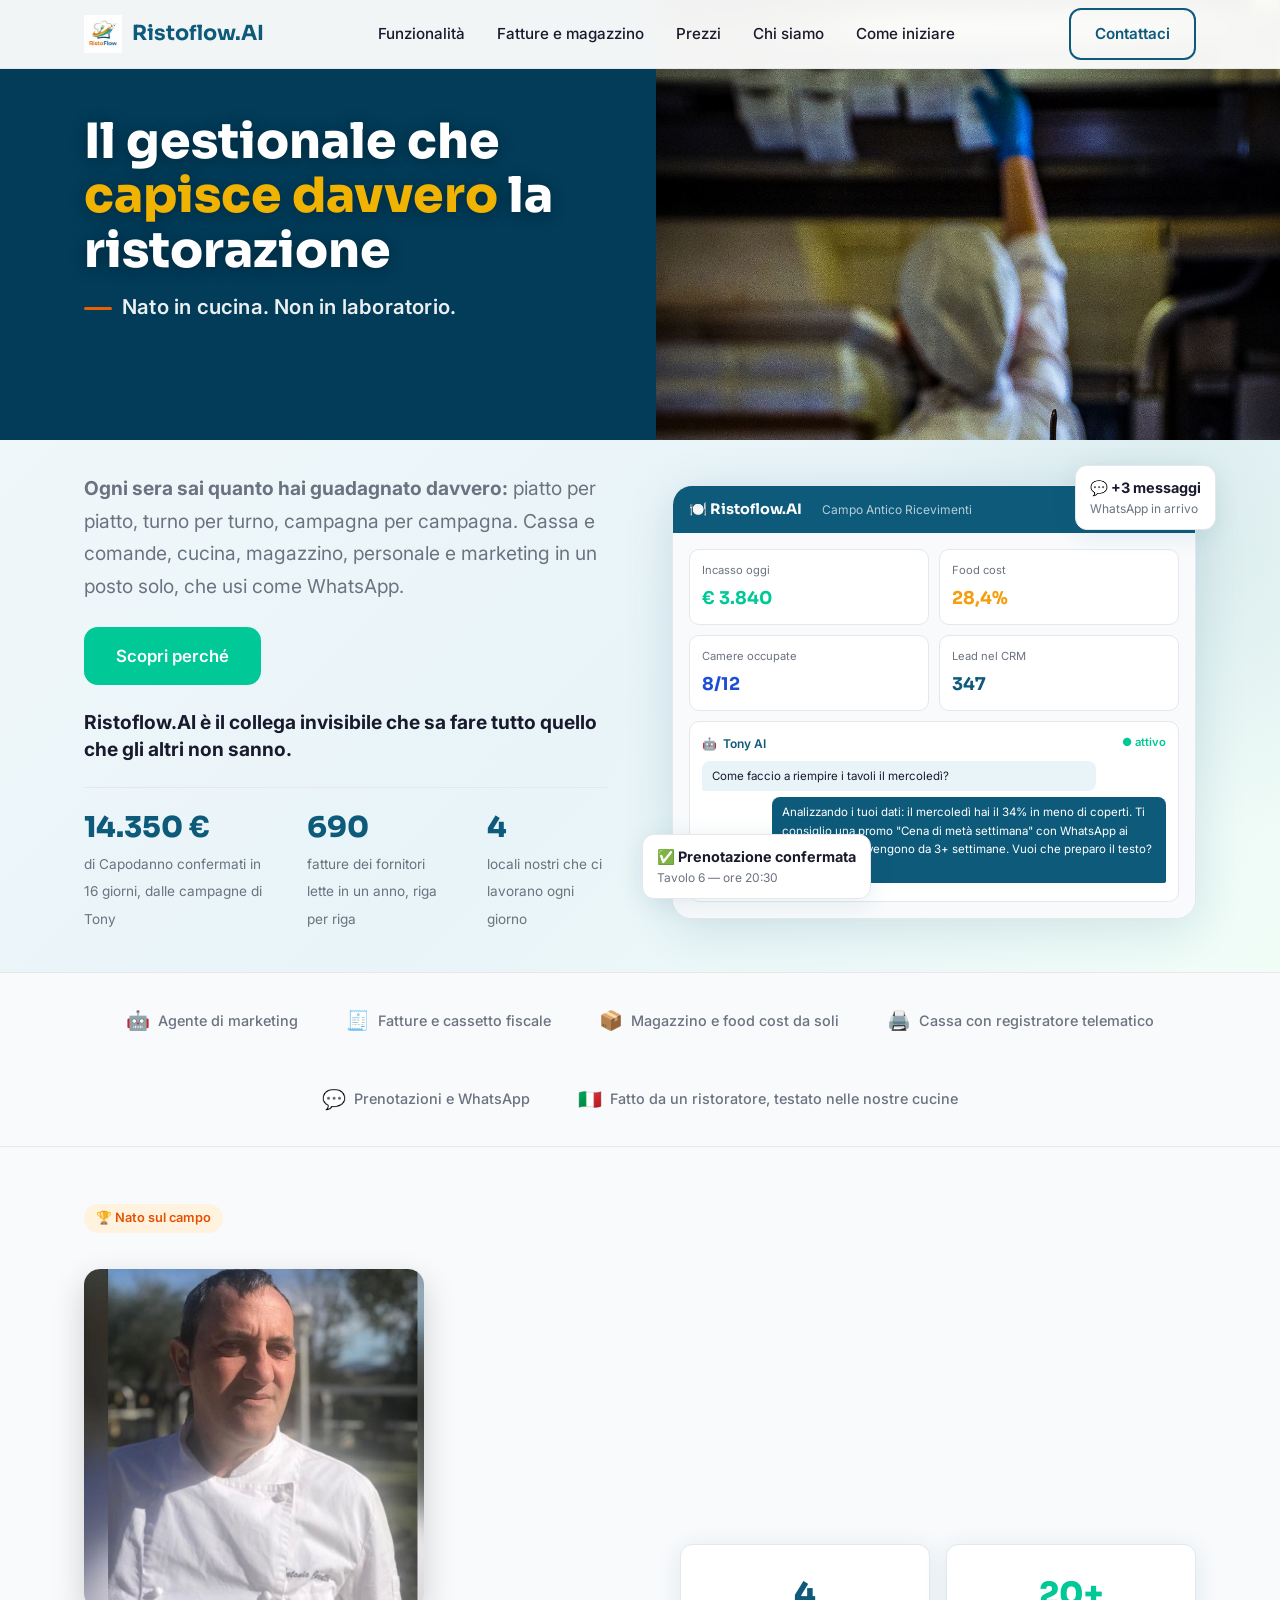
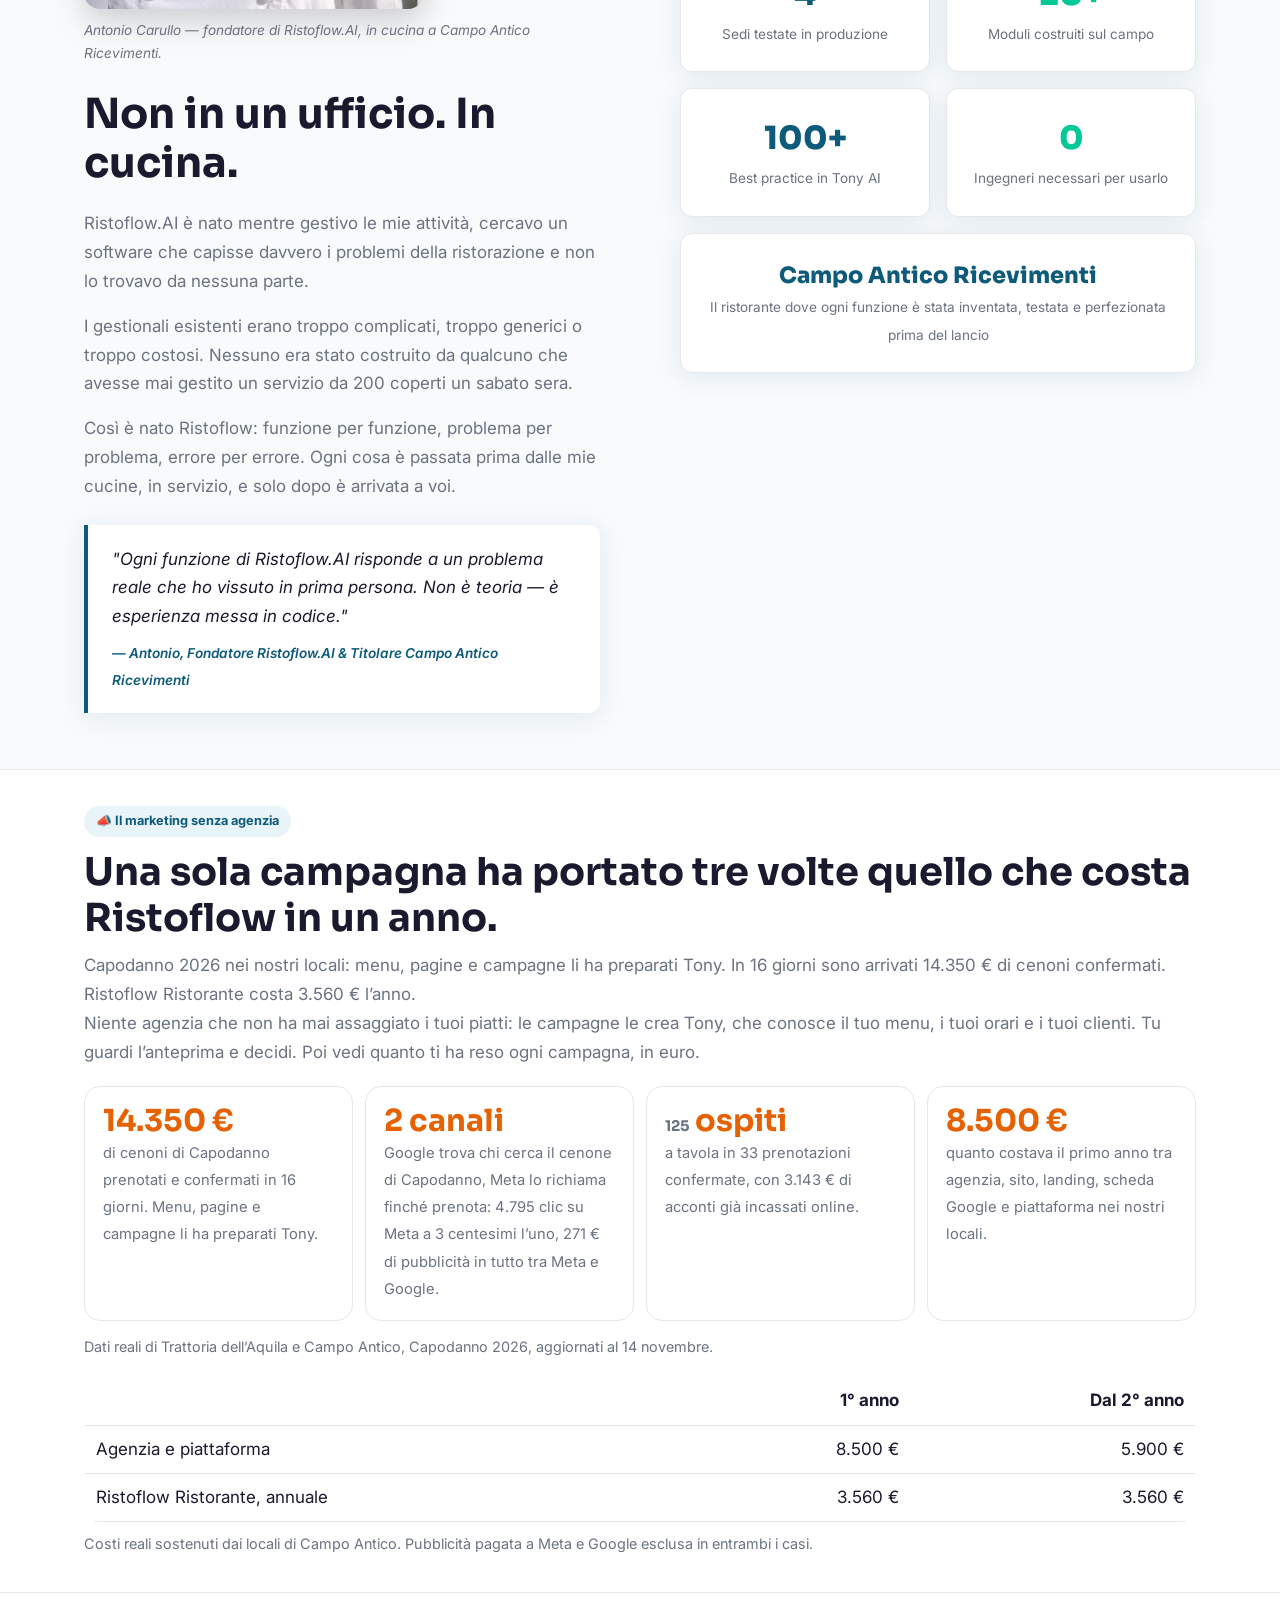
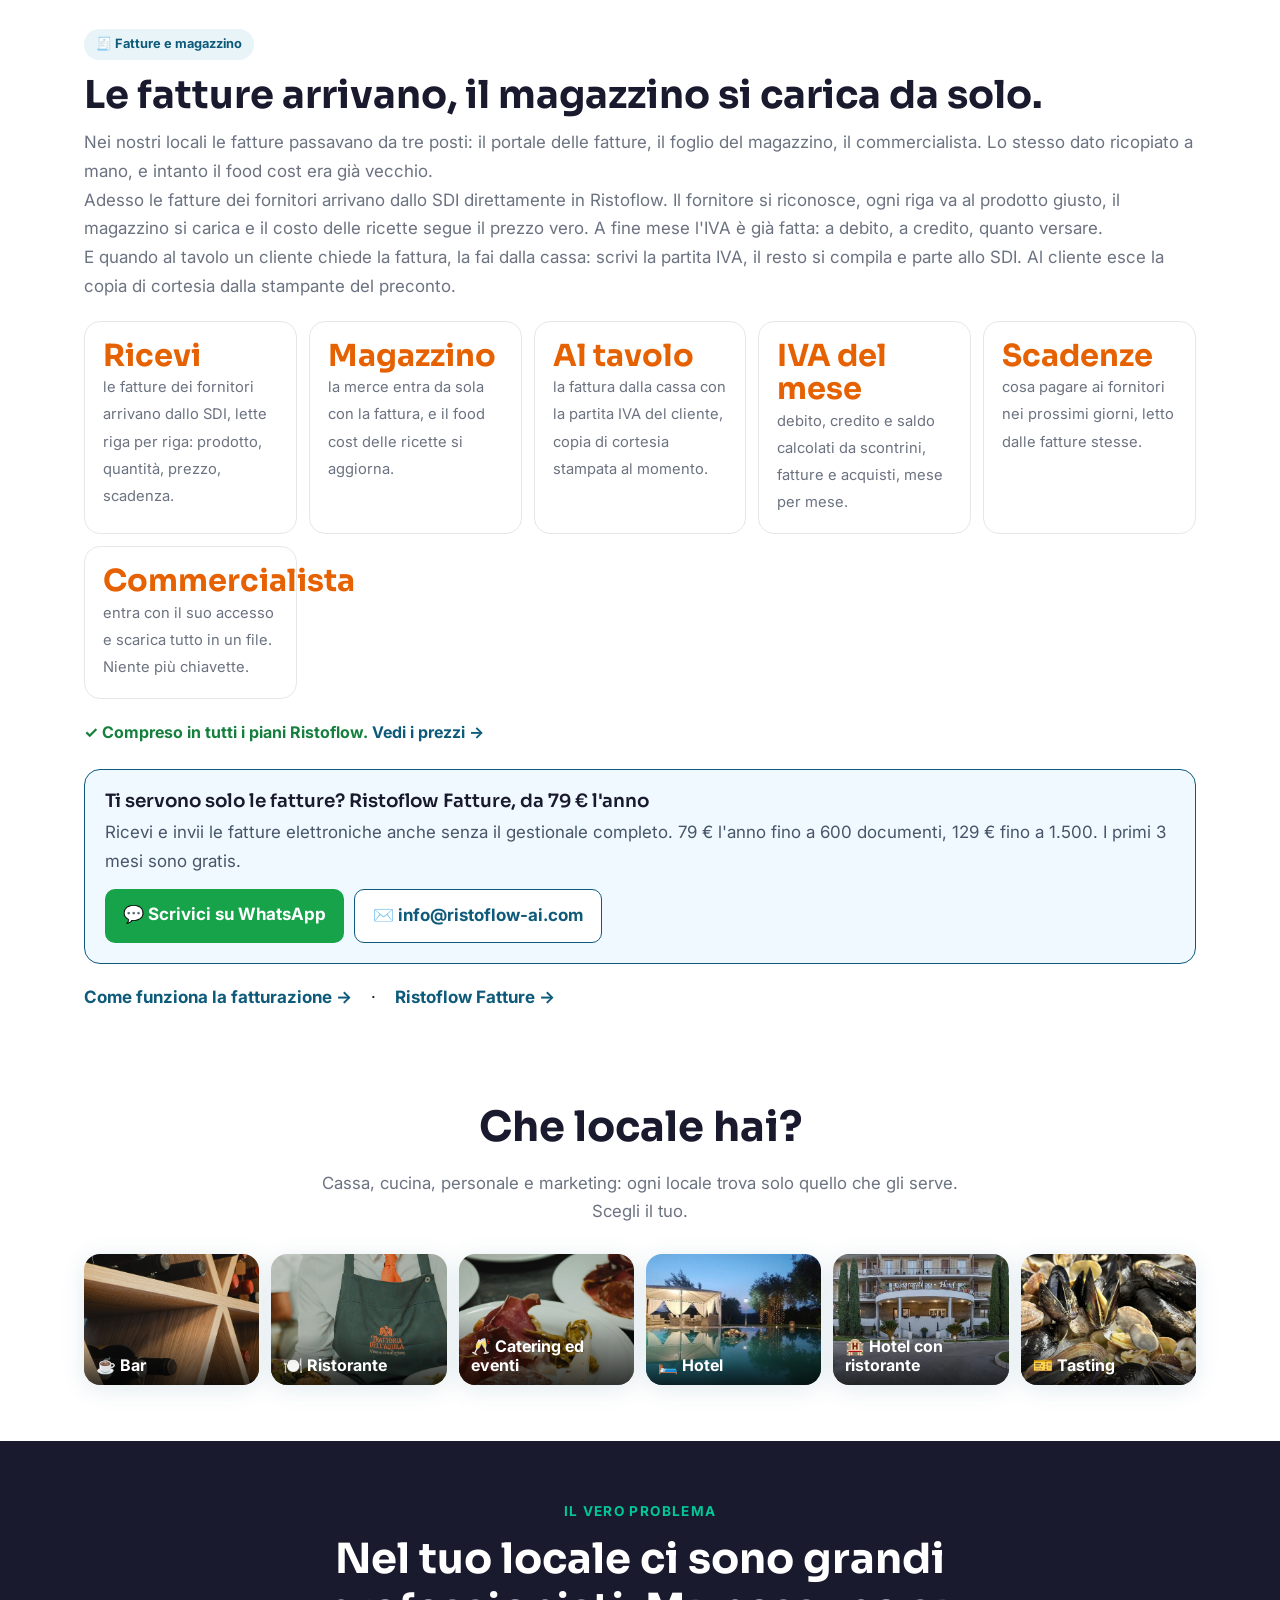
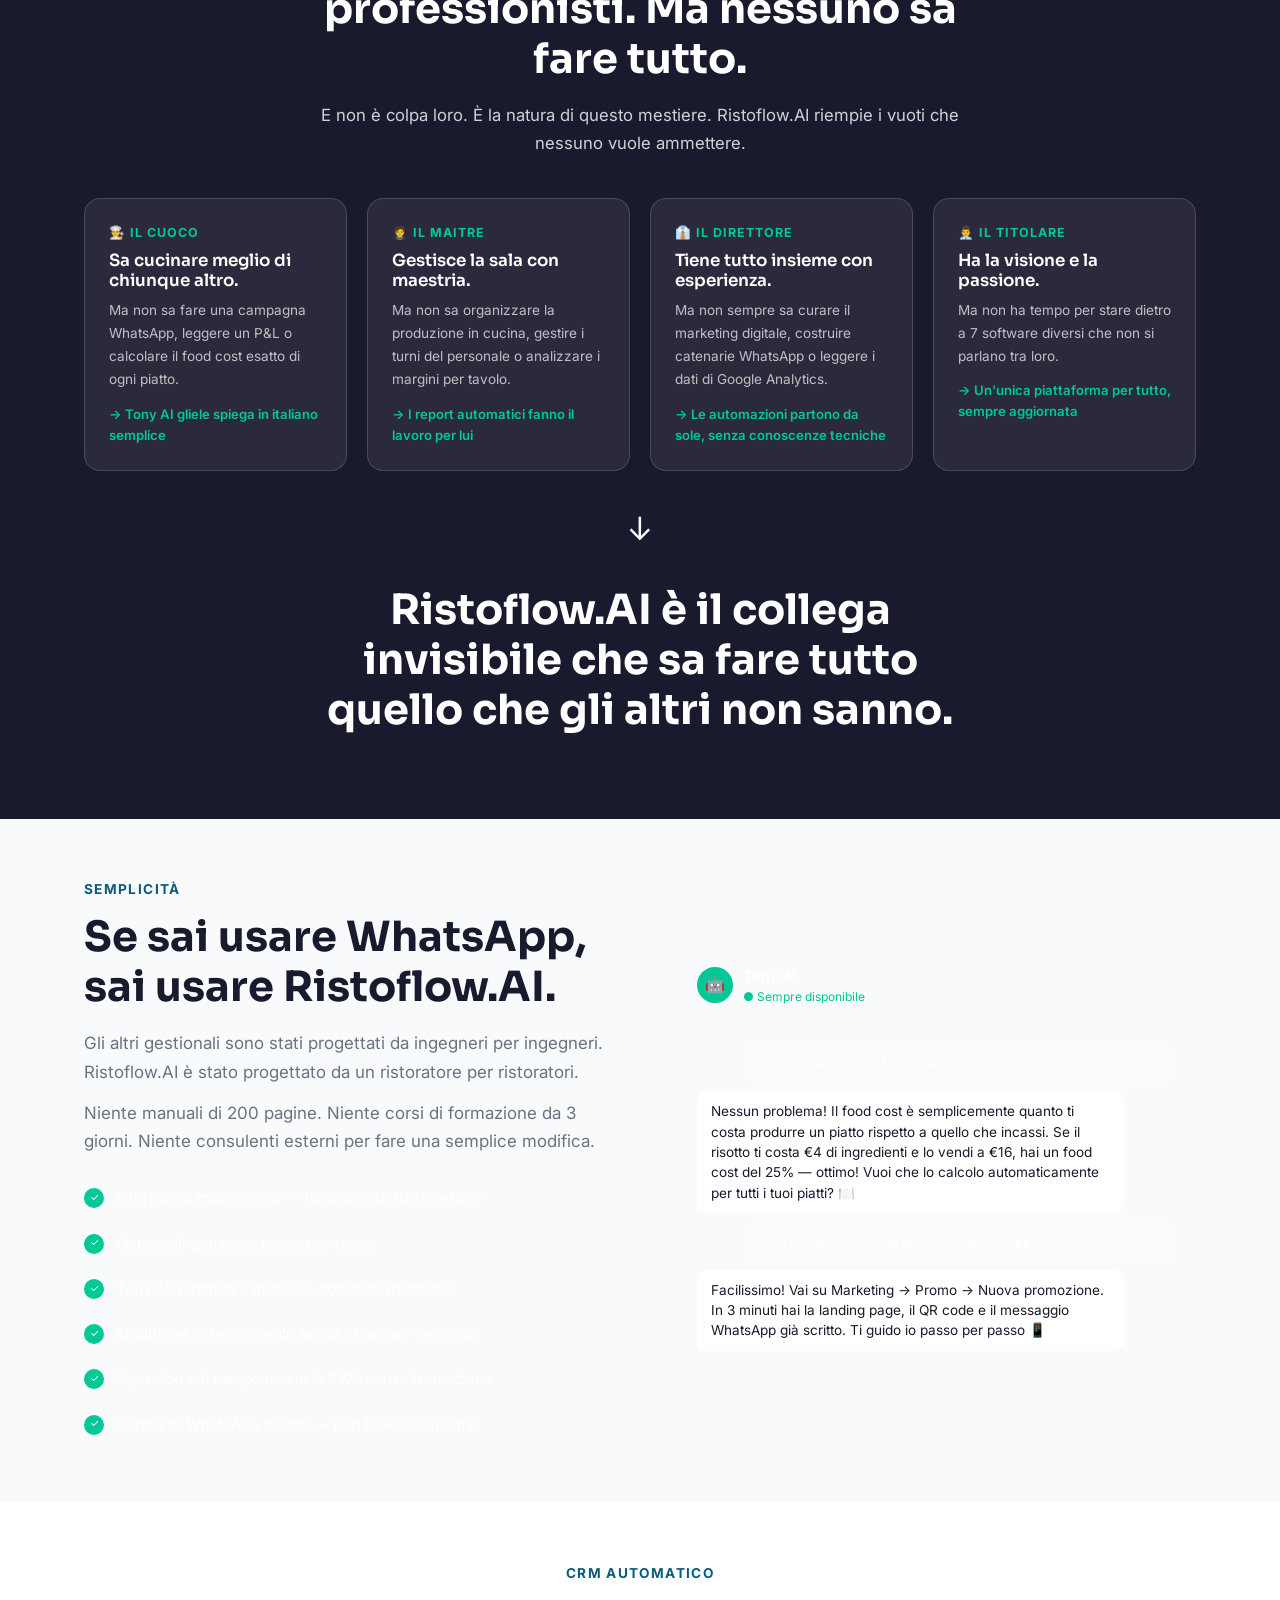
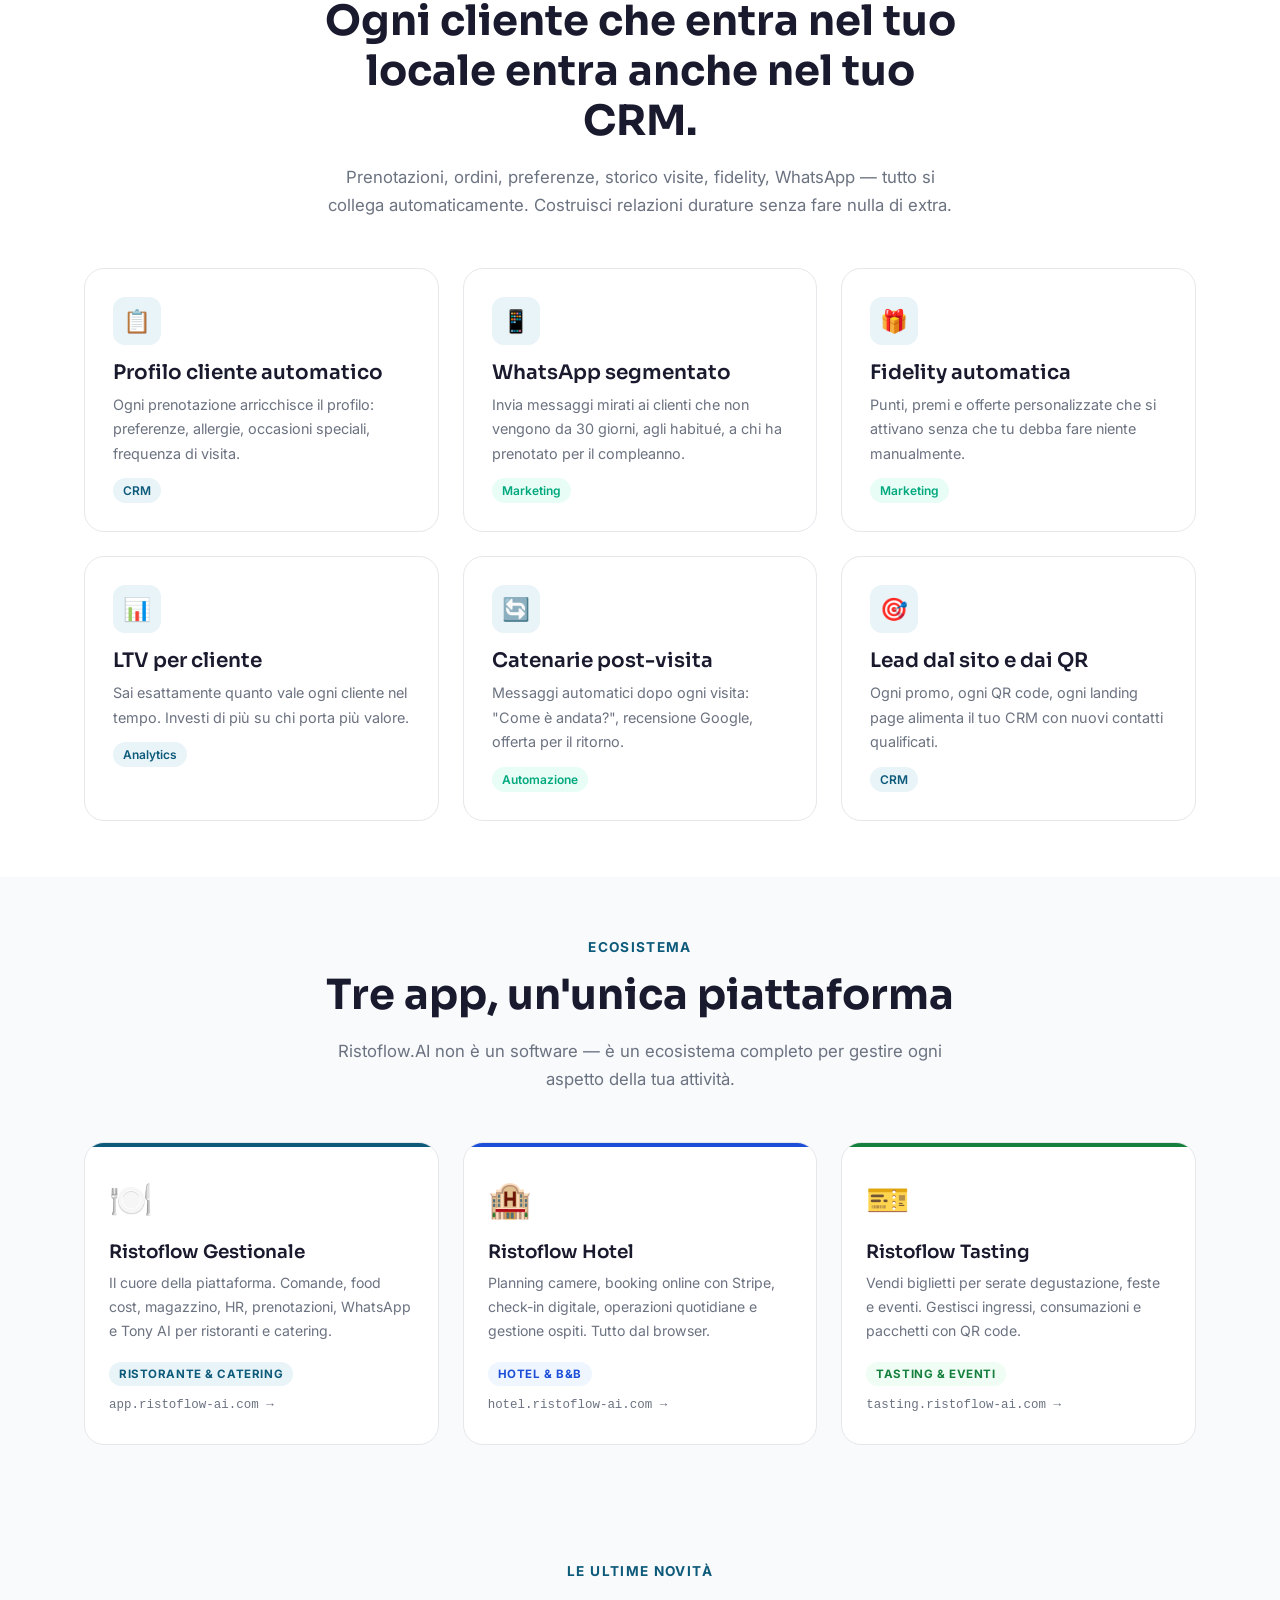
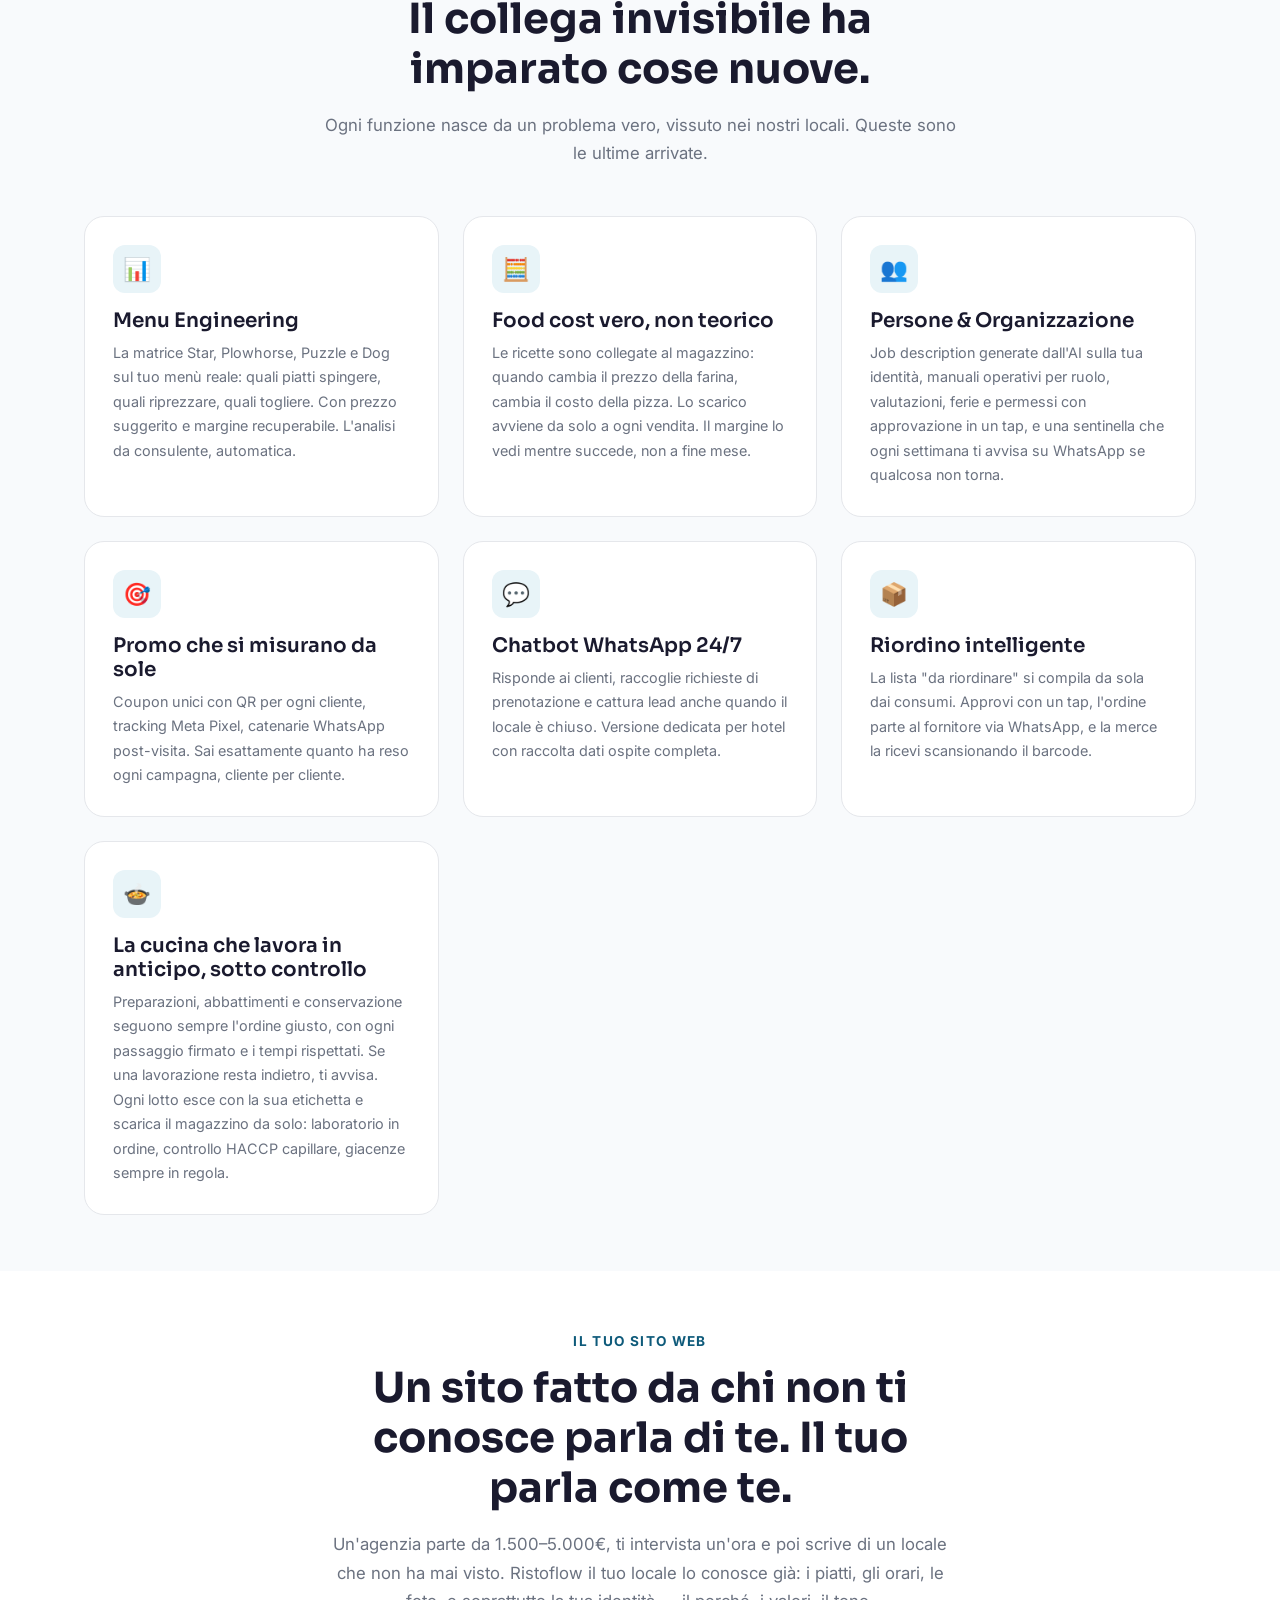
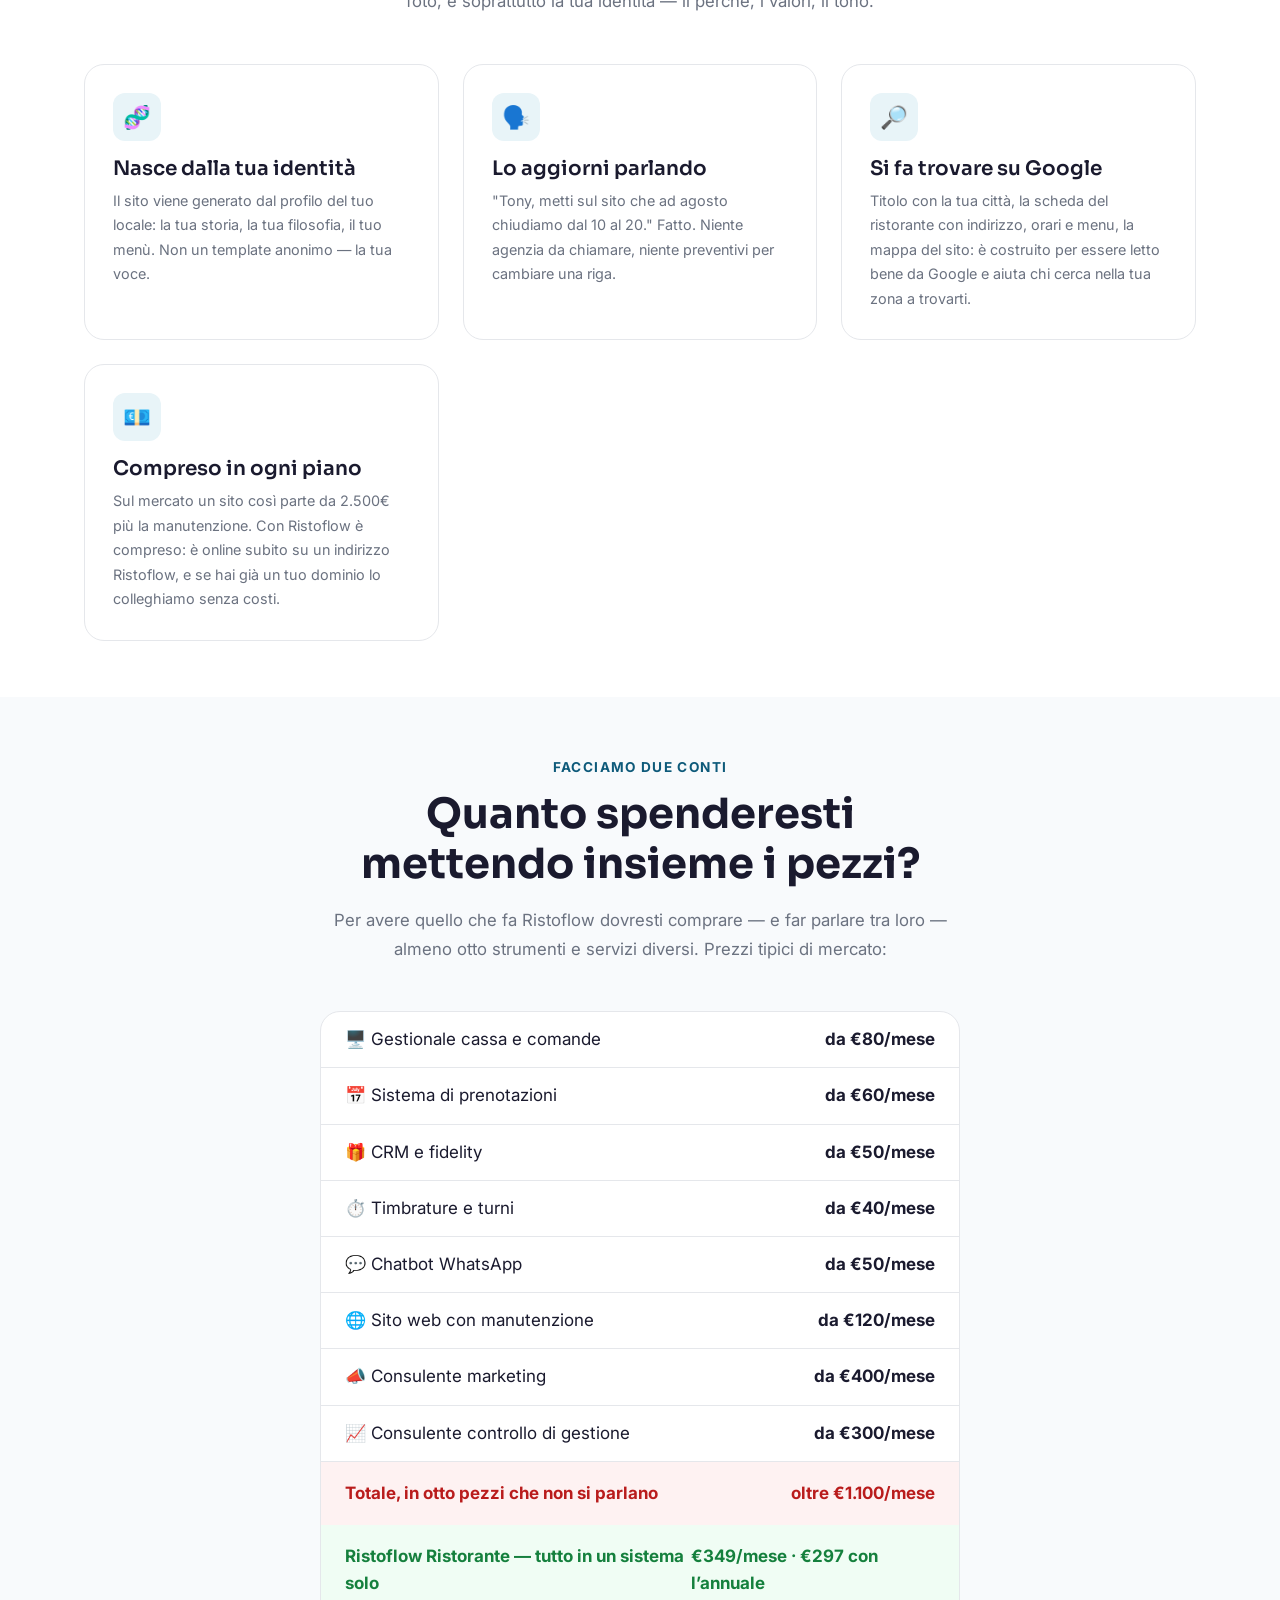
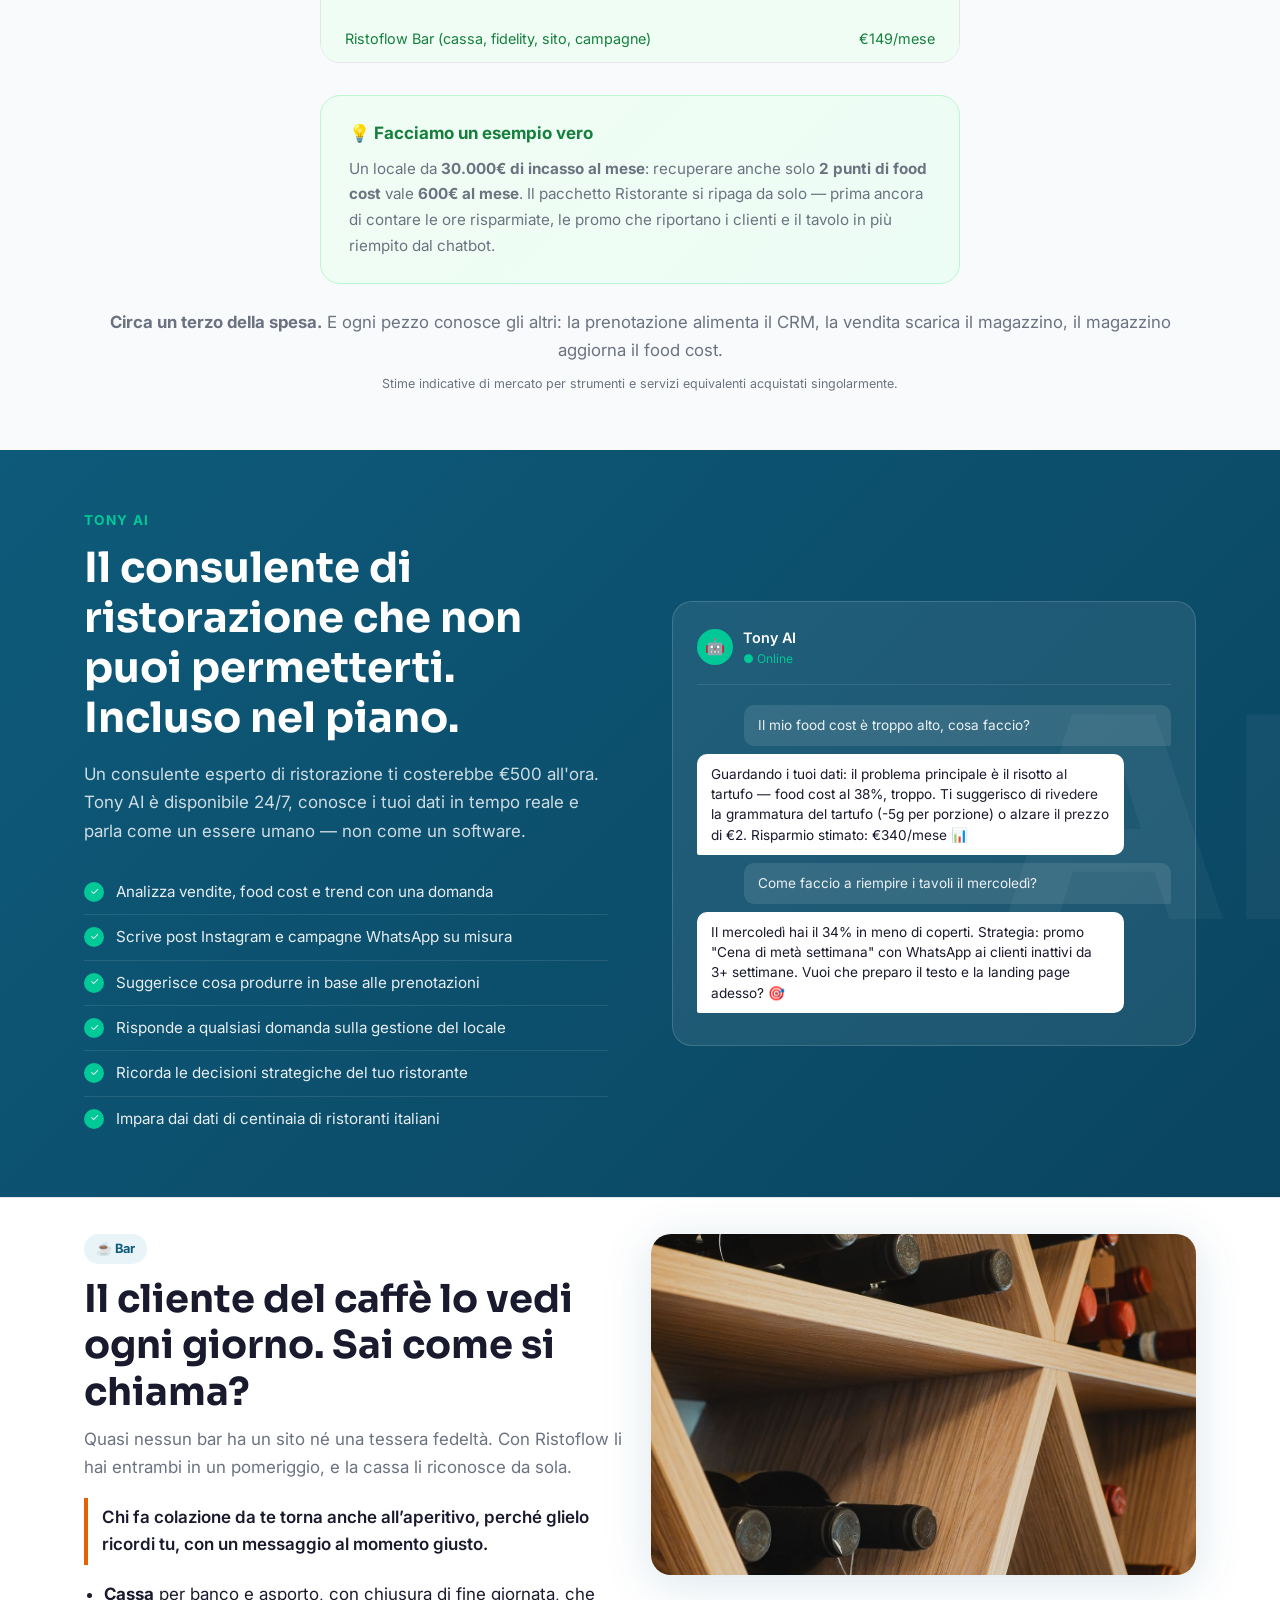
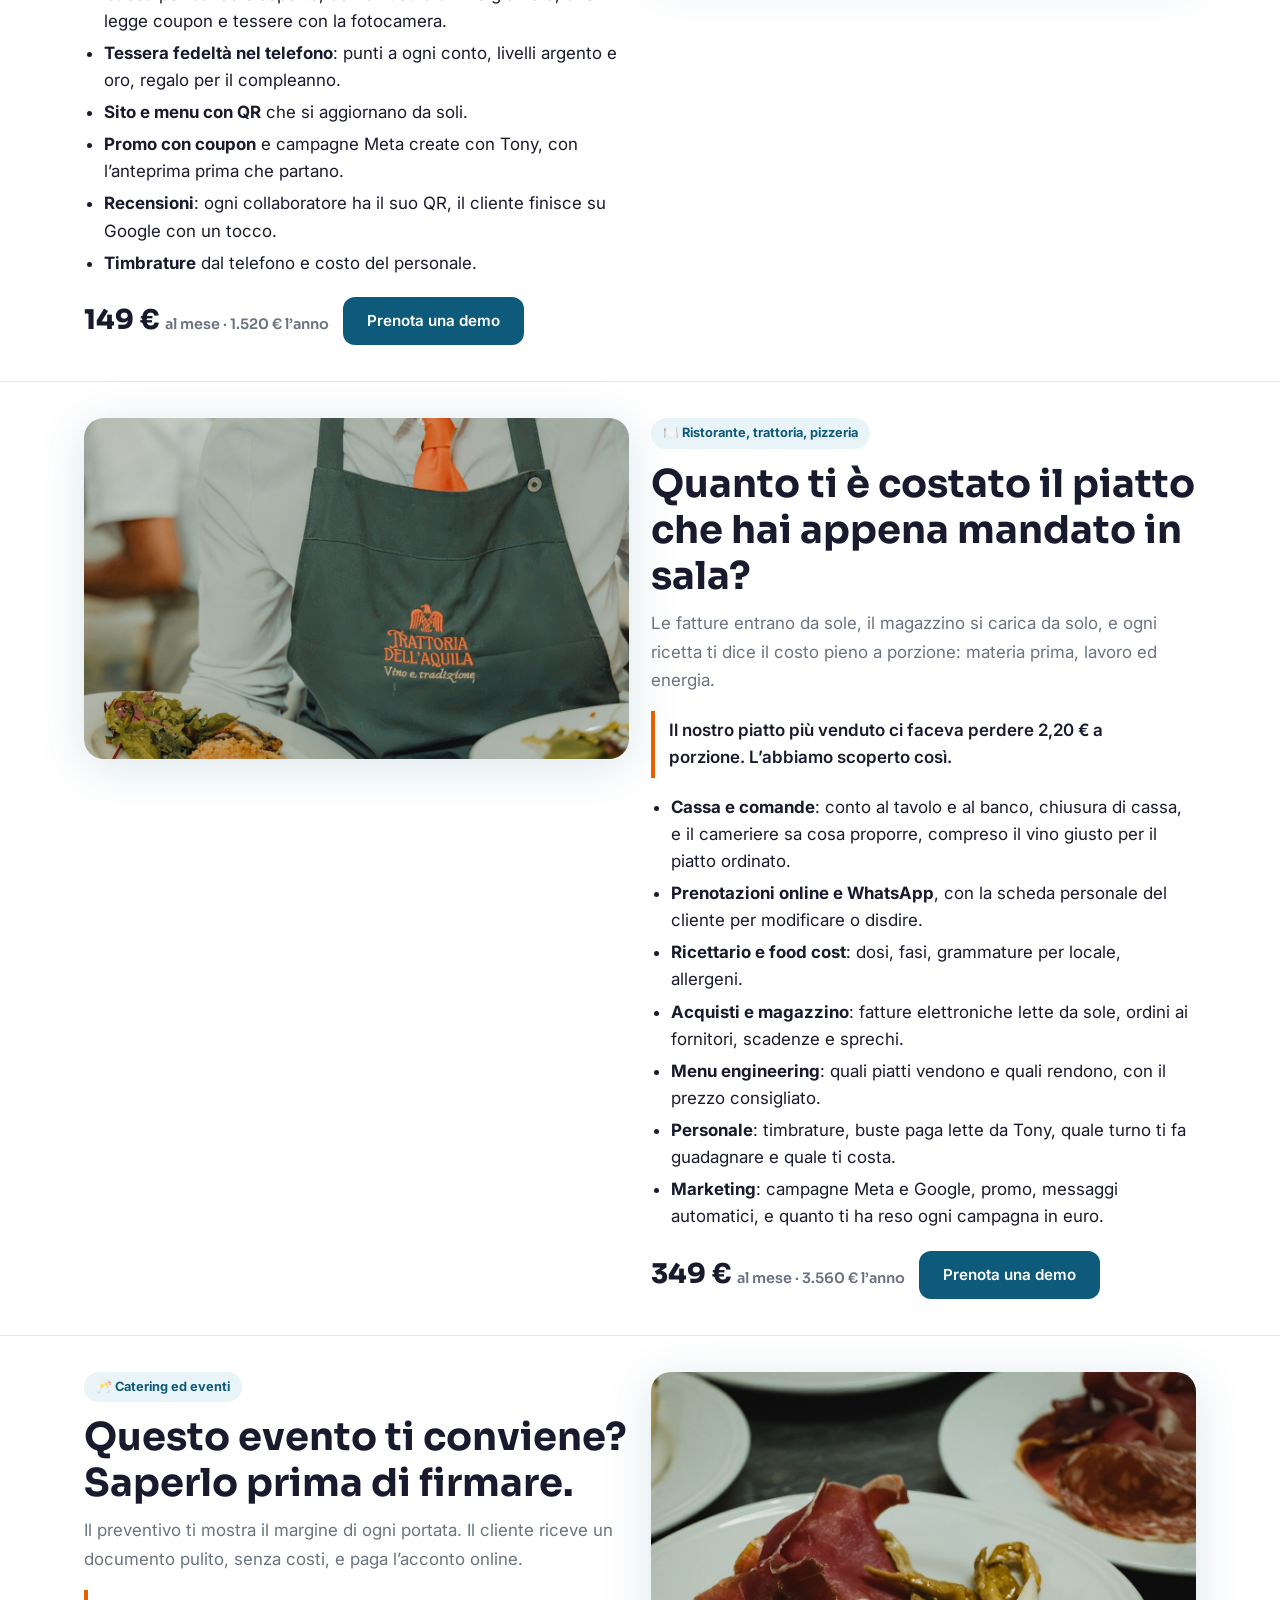
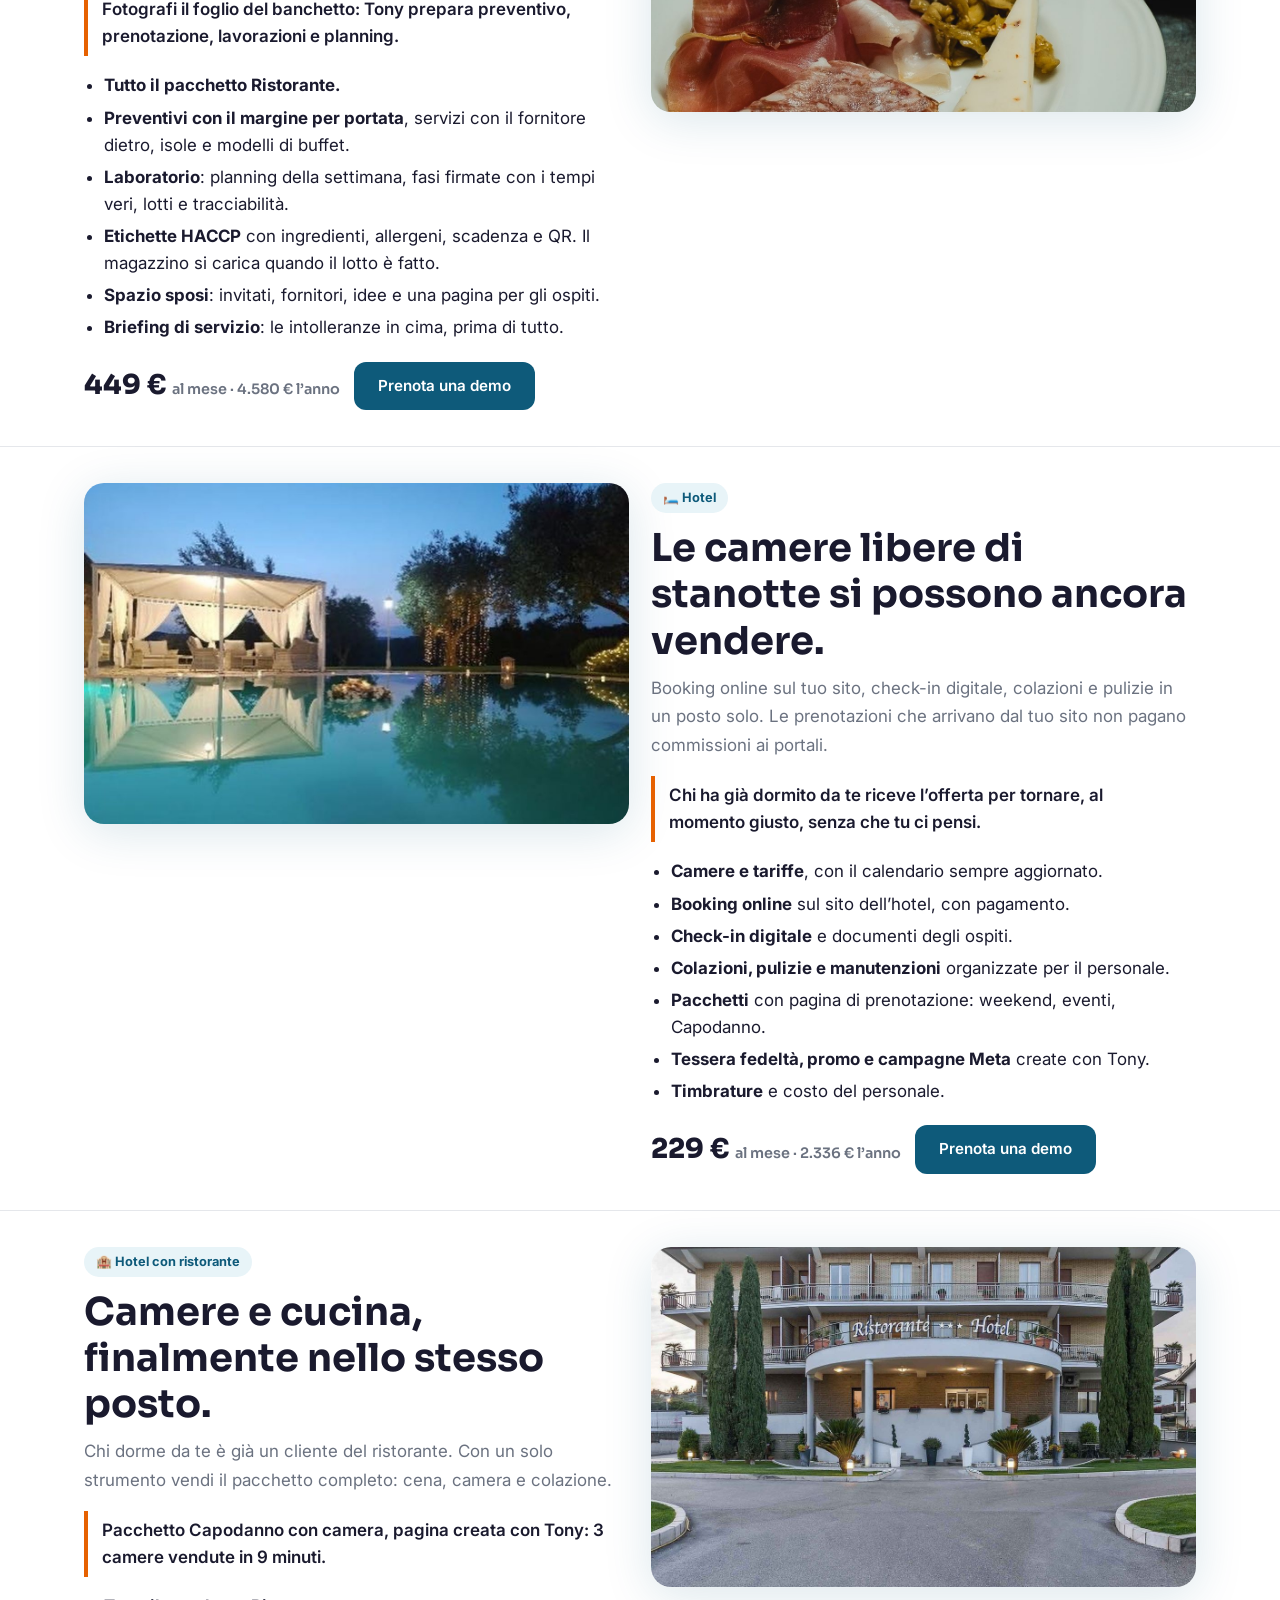
==== index.html @ e2bb3a43 "Patch index.html" ====
<!DOCTYPE html>
<html lang="it">
<head>
  <meta charset="UTF-8">
  <meta name="viewport" content="width=device-width, initial-scale=1.0">
  <title>Ristoflow.AI — Il gestionale che capisce la ristorazione</title>
  <meta name="description" content="Nato in cucina, non in laboratorio. Ristoflow.AI colma il gap di competenze tra cuoco, maitre e direttore — semplice da usare, potente come un team di consulenti.">
  <link rel="icon" href="img/logo.png">
  <link rel="stylesheet" href="css/style.css">
  <style>
    .ecosystem-grid {
      display: grid;
      grid-template-columns: repeat(auto-fit, minmax(260px, 1fr));
      gap: 24px; margin-top: 48px;
    }
    .eco-card {
      background: white; border: 1.5px solid var(--border);
      border-radius: var(--radius-lg); padding: 28px 24px;
      transition: transform 0.2s, box-shadow 0.2s;
      position: relative; overflow: hidden;
      text-decoration: none; color: inherit; display: block;
      cursor: pointer;
    }
    .eco-card:hover { transform: translateY(-4px); box-shadow: var(--shadow-lg); }
    .eco-card::before {
      content: ''; position: absolute; top: 0; left: 0; right: 0; height: 4px;
    }
    .eco-card.ristorante::before { background: var(--primary); }
    .eco-card.hotel::before { background: #1d4ed8; }
    .eco-card.tasting::before { background: #15803d; }
    .eco-card.book::before { background: linear-gradient(90deg, #0E5A7A, #0d7a5a, #c2410c); }
    .eco-icon { font-size: 2.2rem; margin-bottom: 14px; }
    .eco-card h3 { margin-bottom: 8px; font-size: 1.15rem; }
    .eco-card p { font-size: 0.88rem; margin-bottom: 16px; }
    .eco-tag {
      display: inline-block; font-size: 0.72rem; font-weight: 700;
      padding: 3px 10px; border-radius: 999px;
      text-transform: uppercase; letter-spacing: 0.05em;
    }
    .eco-card.ristorante .eco-tag { background: var(--primary-light); color: var(--primary); }
    .eco-card.hotel .eco-tag { background: #eff6ff; color: #1d4ed8; }
    .eco-card.tasting .eco-tag { background: #f0fdf4; color: #15803d; }
    .eco-card.book .eco-tag { background: #fef3c7; color: #92400e; }
    .eco-url { font-size: 0.78rem; color: var(--text-light); margin-top: 10px; font-family: monospace; }

    /* Gap cards */
    .gap-grid {
      display: grid;
      grid-template-columns: repeat(auto-fit, minmax(220px, 1fr));
      gap: 20px; margin-top: 40px;
    }
    .gap-card {
      background: rgba(255,255,255,0.07);
      border: 1px solid rgba(255,255,255,0.15);
      border-radius: 16px; padding: 24px;
    }
    .gap-card .role { font-size: 0.78rem; font-weight: 700; text-transform: uppercase; letter-spacing: 0.08em; color: #00c896; margin-bottom: 8px; }
    .gap-card h3 { font-size: 1.05rem; color: white; margin-bottom: 8px; }
    .gap-card p { font-size: 0.85rem; color: rgba(255,255,255,0.7); margin-bottom: 12px; }
    .gap-card .solution { font-size: 0.82rem; color: #00c896; font-weight: 600; }
  </style>

<style>
/* Sezioni per tipologia di locale (novembre 2026) */
.tl-scelta{display:grid;grid-template-columns:repeat(auto-fit,minmax(150px,1fr));gap:12px;margin-top:24px}
.tl-btn{position:relative;display:block;border-radius:16px;overflow:hidden;aspect-ratio:4/3;box-shadow:0 4px 24px rgba(14,90,122,.12);text-decoration:none}
.tl-btn img{width:100%;height:100%;object-fit:cover;display:block;transition:transform .3s}
.tl-btn:hover img{transform:scale(1.05)}
.tl-btn span{position:absolute;left:0;right:0;bottom:0;padding:22px 12px 10px;background:linear-gradient(transparent,rgba(0,0,0,.75));color:#fff;font-weight:700;font-size:1rem;line-height:1.2}
.tl-sez{padding:56px 0;border-top:1px solid #e5e7eb;scroll-margin-top:80px}
.tl-griglia{display:grid;grid-template-columns:1fr;gap:28px;align-items:start}
@media (min-width:860px){.tl-griglia{grid-template-columns:1fr 1fr}.tl-sez:nth-of-type(even) .tl-foto{order:2}}
.tl-foto img{width:100%;border-radius:20px;display:block;box-shadow:0 8px 48px rgba(14,90,122,.15)}
.tl-tag{display:inline-block;font-size:.8rem;font-weight:700;padding:5px 12px;border-radius:999px;background:#e8f4f8;color:#0E5A7A}
.tl-sez h2{margin:12px 0 10px}
.tl-des{border-left:4px solid #E66101;padding:6px 14px;margin:16px 0;font-weight:600}
.tl-lista{margin:12px 0 0;padding-left:20px}.tl-lista li{margin:7px 0}
.tl-azione{display:flex;flex-wrap:wrap;gap:14px;align-items:center;margin-top:20px}
.tl-prezzo{font-family:Sora,sans-serif;font-size:1.7rem;font-weight:800}.tl-prezzo small{font-size:.9rem;font-weight:600;color:#6b7280}
.tl-prove{display:grid;grid-template-columns:repeat(auto-fit,minmax(200px,1fr));gap:12px;margin:20px 0}
.tl-prova{background:#fff;border:1px solid #e5e7eb;border-radius:16px;padding:18px}
.tl-prova b{display:block;font-family:Sora,sans-serif;font-size:1.9rem;color:#E66101;line-height:1.1}
.tl-prova span{color:#6b7280;font-size:.92rem}
.tl-tab{overflow-x:auto}.tl-tab table{border-collapse:collapse;width:100%;min-width:420px;background:#fff;border-radius:14px;overflow:hidden}
.tl-tab th,.tl-tab td{padding:10px 12px;border-bottom:1px solid #e5e7eb;text-align:right}.tl-tab th:first-child,.tl-tab td:first-child{text-align:left}
/* Testata: sul computer titolo a sinistra e foto intera a destra; sul telefono foto con titolo sopra */
.tl-testata{position:relative;background:#023C59;overflow:hidden}
.tl-testata img{display:block;width:100%;object-fit:cover;object-position:center 25%}
.tl-testo h1{color:#fff;margin:0;font-size:clamp(1.7rem,3.8vw,3.1rem);line-height:1.12;text-shadow:0 2px 16px rgba(0,0,0,.35)}
.tl-testo h1 span{color:#F1B302}
.tl-payoff{margin:12px 0 0;color:rgba(255,255,255,.92);font-size:clamp(1.05rem,1.6vw,1.3rem);font-weight:600;letter-spacing:.01em}
.tl-payoff::before{content:"";display:inline-block;width:28px;height:3px;background:#E66101;vertical-align:middle;margin-right:10px;border-radius:2px}
@media (min-width:861px){
  .tl-testata{display:grid;grid-template-columns:1.05fr 1fr;height:440px}
  .tl-foto-t{order:2;height:440px}.tl-testata img{height:440px}
  .tl-testo{display:flex;align-items:center;padding:0 48px 0 max(24px,calc((100vw - 1160px)/2 + 24px))}
}
@media (max-width:860px){
  .tl-testata img{aspect-ratio:4/3;height:auto}
  .tl-foto-t::after{content:"";position:absolute;inset:0;background:linear-gradient(180deg,rgba(2,38,57,0) 30%,rgba(2,38,57,.9) 100%)}
  .tl-testo{position:absolute;left:0;right:0;bottom:0;z-index:2;padding:0 20px 16px}
}
.tl-prezzi{display:grid;grid-template-columns:repeat(auto-fit,minmax(170px,1fr));gap:12px;max-width:1000px;margin:0 auto}
.tl-prezzo-card{display:flex;flex-direction:column;gap:4px;background:#fff;border:1.5px solid #e5e7eb;border-radius:16px;padding:16px;text-decoration:none;color:#1a1a2e;box-shadow:0 4px 18px rgba(14,90,122,.06)}
.tl-prezzo-card:hover{border-color:#0E5A7A}
.tl-pc-nome{font-weight:700}.tl-pc-prezzo{font-family:Sora,sans-serif;font-size:1.7rem;font-weight:800;color:#0E5A7A}.tl-pc-prezzo small{font-size:.85rem;color:#6b7280;font-weight:600}
.tl-pc-anno{font-size:.9rem;color:#6b7280}.tl-pc-vai{margin-top:6px;font-size:.9rem;font-weight:700;color:#E66101}
/* caratteri piu grandi, meno spazio */
body{font-size:17px}
p{font-size:1.06rem}
h2{font-size:clamp(1.8rem,3.4vw,2.6rem)}
.section{padding:56px 0 !important}
.section-header{margin-bottom:28px !important}
.hero{padding-top:32px !important;padding-bottom:40px !important}
.hero p{font-size:1.2rem !important;margin-bottom:24px !important;max-width:560px}
.hero-stats{margin-top:24px !important;padding-top:16px !important}
.tl-sez{padding:36px 0 !important}
.tl-griglia{gap:22px !important}
.tl-lista li{margin:5px 0 !important;font-size:1.06rem}
.tl-sez h2{font-size:clamp(1.7rem,3.2vw,2.4rem)}
@media (max-width:768px){.section{padding:40px 0 !important}.tl-sez{padding:28px 0 !important}.hero{padding-bottom:28px !important}}
/* telefono: meno spazio vuoto (11/11/2026) */
@media (max-width:768px){
  .hero-stats{flex-direction:row !important;gap:8px !important;margin-top:16px !important;padding-top:12px !important}
  .hero-stat{flex:1;text-align:center}
  .hero-stat strong{font-size:1.5rem}
  .hero-stat span{display:block;font-size:.78rem;line-height:1.25}
  .trust-bar{padding:14px 0 !important}
  .trust-inner{display:grid !important;grid-template-columns:1fr 1fr;gap:8px 12px !important;justify-items:start}
  .trust-item{font-size:.82rem !important;line-height:1.25;gap:6px !important}
  .trust-icon{font-size:1rem}
  .story-visual{gap:8px !important}
  .story-stat-card{padding:12px 10px !important}
  .story-stat-card strong{font-size:1.5rem !important}
  .story-stat-card span{display:block;font-size:.78rem;line-height:1.25}
  .story-stat-card.full strong{font-size:1.1rem !important}
  .tl-prove{grid-template-columns:1fr 1fr !important;gap:8px !important}
  .tl-prova{padding:12px !important}
  .tl-prova b{font-size:1.35rem !important}
  .tl-prova span{display:block;font-size:.8rem !important;line-height:1.3}
  .tl-tab table{min-width:0 !important;font-size:.85rem}
  .tl-tab th,.tl-tab td{padding:8px 6px !important;line-height:1.3}
  .tl-tab td:first-child{width:46%}
}
</style>
</head>
<body>

<nav class="navbar">
  <div class="container">
    <div class="nav-inner">
      <a href="index.html" class="nav-logo">
        <img src="img/logo.png" alt="Ristoflow.AI">Ristoflow.AI
      </a>
      <ul class="nav-links">
        <li><a href="funzionalita.html">Funzionalità</a></li>
        <li><a href="#fatture-nel-gestionale">Fatture e magazzino</a></li>
        <li><a href="prezzi.html">Prezzi</a></li>
        <li><a href="chi-siamo.html">Chi siamo</a></li>
        <li><a href="come-iniziare.html">Come iniziare</a></li>
      </ul>
      <div class="nav-cta">
        <a href="mailto:info@ristoflow-ai.com" class="btn btn-outline">Contattaci</a>
        <!-- prova gratis sospesa fino alla presentazione del 18 gennaio (11/11/2026) -->
      </div>
      <button class="nav-toggle" aria-label="Menu">
        <svg width="24" height="24" fill="none" stroke="currentColor" stroke-width="2">
          <line x1="3" y1="12" x2="21" y2="12"/>
          <line x1="3" y1="6" x2="21" y2="6"/>
          <line x1="3" y1="18" x2="21" y2="18"/>
        </svg>
      </button>
    </div>
  </div>
</nav>

<!-- HERO -->
<div class="tl-testata"><div class="tl-foto-t"><img src="img/hero-cucina-verticale.jpg" alt="In cucina alla Trattoria dell’Aquila: si stacca la comanda"></div><div class="tl-testo"><div><h1>Il gestionale che <span>capisce davvero</span> la ristorazione</h1><p class="tl-payoff">Nato in cucina. Non in laboratorio.</p></div></div></div>
<section class="hero">
  <div class="container">
    <div class="hero-inner">
      <div class="hero-content">
        <p><b>Ogni sera sai quanto hai guadagnato davvero:</b> piatto per piatto, turno per turno, campagna per campagna. Cassa e comande, cucina, magazzino, personale e marketing in un posto solo, che usi come WhatsApp.</p>
        <div class="hero-actions">
          <!-- prova gratis 14 giorni sospesa (11/11/2026) -->
          <a href="#perche" class="btn btn-accent btn-lg">Scopri perché</a>
        </div>
        <p class="hero-tagline" style="margin-top:24px;font-size:1.25rem;font-weight:700;line-height:1.4;color:var(--text);max-width:640px;">Ristoflow.AI è il collega invisibile che sa fare tutto quello che gli altri non sanno.</p>
        <div class="hero-stats">
          <div class="hero-stat">
            <strong data-cap="valore">14.350 €</strong>
            <span>di Capodanno confermati in <span data-cap="giorni">16</span> giorni, dalle campagne di Tony</span>
          </div>
          <div class="hero-stat">
            <strong>690</strong>
            <span>fatture dei fornitori lette in un anno, riga per riga</span>
          </div>
          <div class="hero-stat">
            <strong>4</strong>
            <span>locali nostri che ci lavorano ogni giorno</span>
          </div>
        </div>
      </div>

      <div class="hero-visual">
        <div style="position:relative;">
          <div class="app-mockup">
            <div class="mockup-topbar">
              <div class="mockup-topbar-logo">🍽️ Ristoflow.AI</div>
              <div style="color:rgba(255,255,255,0.7);font-size:0.75rem;margin-left:8px;">Campo Antico Ricevimenti</div>
              <div class="mockup-dots"><span></span><span></span><span></span></div>
            </div>
            <div class="mockup-body">
              <div class="mockup-grid">
                <div class="mockup-card">
                  <div class="mockup-card-label">Incasso oggi</div>
                  <div class="mockup-card-value mockup-card-accent">€ 3.840</div>
                </div>
                <div class="mockup-card">
                  <div class="mockup-card-label">Food cost</div>
                  <div class="mockup-card-value" style="color:#f59e0b;">28,4%</div>
                </div>
                <div class="mockup-card">
                  <div class="mockup-card-label">Camere occupate</div>
                  <div class="mockup-card-value" style="color:#1d4ed8;">8/12</div>
                </div>
                <div class="mockup-card">
                  <div class="mockup-card-label">Lead nel CRM</div>
                  <div class="mockup-card-value mockup-card-primary">347</div>
                </div>
              </div>
              <div class="mockup-chat">
                <div class="mockup-chat-header">
                  <span>🤖</span> Tony AI
                  <span style="margin-left:auto;color:#00c896;font-size:0.7rem;">● attivo</span>
                </div>
                <div class="mockup-msg mockup-msg-in">Come faccio a riempire i tavoli il mercoledì?</div>
                <div class="mockup-msg mockup-msg-out">Analizzando i tuoi dati: il mercoledì hai il 34% in meno di coperti. Ti consiglio una promo "Cena di metà settimana" con WhatsApp ai clienti che non vengono da 3+ settimane. Vuoi che preparo il testo? 📱</div>
              </div>
            </div>
          </div>
          <div class="mockup-float mockup-float-1">
            <strong>💬 +3 messaggi</strong>
            <span>WhatsApp in arrivo</span>
          </div>
          <div class="mockup-float mockup-float-2">
            <strong>✅ Prenotazione confermata</strong>
            <span>Tavolo 6 — ore 20:30</span>
          </div>
        </div>
      </div>
    </div>
  </div>
</section>

<!-- TRUST BAR -->
<div class="trust-bar">
  <div class="container">
    <div class="trust-inner">
      <div class="trust-item"><span class="trust-icon">🤖</span> Agente di marketing</div>
      <div class="trust-item"><span class="trust-icon">🧾</span> Fatture e cassetto fiscale</div>
      <div class="trust-item"><span class="trust-icon">📦</span> Magazzino e food cost da soli</div>
      <div class="trust-item"><span class="trust-icon">🖨️</span> Cassa con registratore telematico</div>
      <div class="trust-item"><span class="trust-icon">💬</span> Prenotazioni e WhatsApp</div>
      <div class="trust-item"><span class="trust-icon">🇮🇹</span> Fatto da un ristoratore, testato nelle nostre cucine</div>
    </div>
  </div>
</div>

<!-- PERCHE — IL GAP DI COMPETENZE -->

<section class="section story-section">
  <div class="container">
    <div class="story-inner">
      <div>
        <span class="story-badge">🏆 Nato sul campo</span>
        <div style="margin:20px 0 24px;">
          <img src="img/antonio.jpg" alt="Antonio Carullo, fondatore di Ristoflow.AI e chef" style="width:100%;max-width:340px;border-radius:16px;box-shadow:0 12px 32px rgba(0,0,0,.18);display:block;">
          <p style="font-size:.85rem;color:var(--text-light);margin-top:10px;font-style:italic;">Antonio Carullo — fondatore di Ristoflow.AI, in cucina a Campo Antico Ricevimenti.</p>
        </div>
        <h2>Non in un ufficio. In cucina.</h2>
        <p>Ristoflow.AI è nato mentre gestivo le mie attività, cercavo un software che capisse davvero i problemi della ristorazione e non lo trovavo da nessuna parte.</p>
        <p>I gestionali esistenti erano troppo complicati, troppo generici o troppo costosi. Nessuno era stato costruito da qualcuno che avesse mai gestito un servizio da 200 coperti un sabato sera.</p>
        <p>Così è nato Ristoflow: funzione per funzione, problema per problema, errore per errore. Ogni cosa è passata prima dalle mie cucine, in servizio, e solo dopo è arrivata a voi.</p>
        <div class="story-quote">
          <p>"Ogni funzione di Ristoflow.AI risponde a un problema reale che ho vissuto in prima persona. Non è teoria — è esperienza messa in codice."</p>
          <cite>— Antonio, Fondatore Ristoflow.AI & Titolare Campo Antico Ricevimenti</cite>
        </div>
      </div>
      <div class="story-visual">
        <div class="story-stat-card">
          <strong>4</strong>
          <span>Sedi testate in produzione</span>
        </div>
        <div class="story-stat-card accent">
          <strong>20+</strong>
          <span>Moduli costruiti sul campo</span>
        </div>
        <div class="story-stat-card">
          <strong>100+</strong>
          <span>Best practice in Tony AI</span>
        </div>
        <div class="story-stat-card accent">
          <strong>0</strong>
          <span>Ingegneri necessari per usarlo</span>
        </div>
        <div class="story-stat-card full">
          <strong style="font-size:1.4rem;">Campo Antico Ricevimenti</strong>
          <span>Il ristorante dove ogni funzione è stata inventata, testata e perfezionata prima del lancio</span>
        </div>
      </div>
    </div>
  </div>
</section>

<section class="tl-sez" id="marketing-senza-agenzia">
  <div class="container">
    <div class="tl-griglia" style="grid-template-columns:1fr">
      <!-- foto della pasta tolta: qui andranno foto legate all'app (11/11/2026) -->
      <div>
        <span class="tl-tag">📣 Il marketing senza agenzia</span>
        <h2>Una sola campagna ha portato tre volte quello che costa Ristoflow in un anno.</h2>
        <p>Capodanno 2026 nei nostri locali: menu, pagine e campagne li ha preparati Tony. In <span data-cap="giorni">16</span> giorni sono arrivati <span data-cap="valore">14.350 €</span> di cenoni confermati. Ristoflow Ristorante costa 3.560 € l’anno.</p>
        <p>Niente agenzia che non ha mai assaggiato i tuoi piatti: le campagne le crea Tony, che conosce il tuo menu, i tuoi orari e i tuoi clienti. Tu guardi l’anteprima e decidi. Poi vedi quanto ti ha reso ogni campagna, in euro.</p>
      </div>
    </div>
    <div class="tl-prove">
      <div class="tl-prova"><b data-cap="valore">14.350 €</b><span>di cenoni di Capodanno prenotati e confermati in <span data-cap="giorni">16</span> giorni. Menu, pagine e campagne li ha preparati Tony.</span></div>
      <div class="tl-prova"><b>2 canali</b><span>Google trova chi cerca il cenone di Capodanno, Meta lo richiama finché prenota: <span data-cap="clic_meta">4.795</span> clic su Meta a <span data-cap="costo_clic">3 centesimi</span> l’uno, <span data-cap="spesa">271 €</span> di pubblicità in tutto tra Meta e Google.</span></div>
      <div class="tl-prova"><b><span data-cap="ospiti">125</span> ospiti</b><span>a tavola in <span data-cap="prenotazioni">33</span> prenotazioni confermate, con <span data-cap="acconti">3.143 €</span> di acconti già incassati online.</span></div>
      <div class="tl-prova"><b>8.500 €</b><span>quanto costava il primo anno tra agenzia, sito, landing, scheda Google e piattaforma nei nostri locali.</span></div>
    </div>
    <p style="color:#6b7280;font-size:.9rem;margin:-6px 0 18px;">Dati reali di Trattoria dell’Aquila e Campo Antico, Capodanno 2026, aggiornati al <span data-cap="aggiornato">14 novembre</span>.</p>
    <div class="tl-tab"><table>
      <tr><th></th><th>1° anno</th><th>Dal 2° anno</th></tr>
      <tr><td>Agenzia e piattaforma</td><td>8.500 €</td><td>5.900 €</td></tr>
      <tr><td>Ristoflow Ristorante, annuale</td><td>3.560 €</td><td>3.560 €</td></tr>
    </table></div>
    <p style="color:#6b7280;font-size:.9rem;margin-top:10px;">Costi reali sostenuti dai locali di Campo Antico. Pubblicità pagata a Meta e Google esclusa in entrambi i casi.</p>
  </div>
</section>

<!-- ══ FATTURE E MAGAZZINO (aggiornata 14/11/2026) ══ -->
<style>
.fm-compreso{margin-top:18px;font-size:1rem}.fm-compreso b{color:#15803d}
.fm-solo{margin-top:22px;border:1.5px solid #0E5A7A;border-radius:16px;padding:20px;background:#f0f9ff}
.fm-solo h3{margin:0 0 6px;font-size:1.15rem}.fm-solo p{margin:0 0 14px;color:#475569}
.fm-btns{display:flex;gap:10px;flex-wrap:wrap}
.fm-b{display:inline-block;padding:12px 18px;border-radius:10px;font-weight:700;text-decoration:none}
.fm-wa{background:#16a34a;color:#fff}.fm-wa:hover{color:#fff;filter:brightness(1.08)}
.fm-ml{background:#fff;border:1.5px solid #0E5A7A;color:#0E5A7A}
</style>
<section class="tl-sez" id="fatture-nel-gestionale">
  <div class="container">
    <div class="tl-griglia" style="grid-template-columns:1fr">
      <div>
        <span class="tl-tag">🧾 Fatture e magazzino</span>
        <h2>Le fatture arrivano, il magazzino si carica da solo.</h2>
        <p>Nei nostri locali le fatture passavano da tre posti: il portale delle fatture, il foglio del magazzino, il commercialista. Lo stesso dato ricopiato a mano, e intanto il food cost era già vecchio.</p>
        <p>Adesso le fatture dei fornitori arrivano dallo SDI direttamente in Ristoflow. Il fornitore si riconosce, ogni riga va al prodotto giusto, il magazzino si carica e il costo delle ricette segue il prezzo vero. A fine mese l'IVA è già fatta: a debito, a credito, quanto versare.</p>
        <p>E quando al tavolo un cliente chiede la fattura, la fai dalla cassa: scrivi la partita IVA, il resto si compila e parte allo SDI. Al cliente esce la copia di cortesia dalla stampante del preconto.</p>
      </div>
    </div>
    <div class="tl-prove">
      <div class="tl-prova"><b>Ricevi</b><span>le fatture dei fornitori arrivano dallo SDI, lette riga per riga: prodotto, quantità, prezzo, scadenza.</span></div>
      <div class="tl-prova"><b>Magazzino</b><span>la merce entra da sola con la fattura, e il food cost delle ricette si aggiorna.</span></div>
      <div class="tl-prova"><b>Al tavolo</b><span>la fattura dalla cassa con la partita IVA del cliente, copia di cortesia stampata al momento.</span></div>
      <div class="tl-prova"><b>IVA del mese</b><span>debito, credito e saldo calcolati da scontrini, fatture e acquisti, mese per mese.</span></div>
      <div class="tl-prova"><b>Scadenze</b><span>cosa pagare ai fornitori nei prossimi giorni, letto dalle fatture stesse.</span></div>
      <div class="tl-prova"><b>Commercialista</b><span>entra con il suo accesso e scarica tutto in un file. Niente più chiavette.</span></div>
    </div>
    <p class="fm-compreso"><b>✓ Compreso in tutti i piani Ristoflow.</b> <a href="#prezzi" style="font-weight:700;">Vedi i prezzi &rarr;</a></p>
    <div class="fm-solo">
      <h3>Ti servono solo le fatture? Ristoflow Fatture, da 79 € l'anno</h3>
      <p>Ricevi e invii le fatture elettroniche anche senza il gestionale completo. 79 € l'anno fino a 600 documenti, 129 € fino a 1.500. I primi 3 mesi sono gratis.</p>
      <div class="fm-btns">
        <a class="fm-b fm-wa rf-contatto" data-el="whatsapp_fatture" href="https://wa.me/393349487644?text=Ciao!%20Vorrei%20informazioni%20su%20Ristoflow%20Fatture" target="_blank" rel="noopener">💬 Scrivici su WhatsApp</a>
        <a class="fm-b fm-ml rf-contatto" data-el="mail_fatture" href="mailto:info@ristoflow-ai.com?subject=Informazioni%20Ristoflow%20Fatture">✉️ info@ristoflow-ai.com</a>
      </div>
    </div>
    <div class="tl-azione"><a href="lp/fatturazione.html" style="font-weight:700;">Come funziona la fatturazione &rarr;</a> &nbsp;·&nbsp; <a href="lp/fatture.html?utm_source=sito&amp;utm_campaign=home" style="font-weight:700;">Ristoflow Fatture &rarr;</a></div>
  </div>
</section>

<!-- ══ CHE LOCALE HAI? ══ -->
<section class="section" id="che-locale">
  <div class="container">
    <div class="section-header" style="text-align:center;">
      <h2>Che locale hai?</h2>
      <p>Cassa, cucina, personale e marketing: ogni locale trova solo quello che gli serve. Scegli il tuo.</p>
    </div>
    <div class="tl-scelta">
      <a class="tl-btn" href="#bar"><img src="img/tipo-bar.jpg" alt="Bar" loading="lazy"><span>☕ Bar</span></a>
      <a class="tl-btn" href="#ristorante"><img src="img/tipo-ristorante.jpg" alt="Ristorante, trattoria, pizzeria" loading="lazy"><span>🍽️ Ristorante</span></a>
      <a class="tl-btn" href="#catering"><img src="img/tipo-catering.jpg" alt="Catering ed eventi" loading="lazy"><span>🥂 Catering ed eventi</span></a>
      <a class="tl-btn" href="#solo-hotel"><img src="img/tipo-solo-hotel.jpg" alt="Hotel" loading="lazy"><span>🛏️ Hotel</span></a>
      <a class="tl-btn" href="#hotel"><img src="img/tipo-hotel.jpg" alt="Hotel con ristorante" loading="lazy"><span>🏨 Hotel con ristorante</span></a>
      <a class="tl-btn" href="#tasting"><img src="img/tipo-tasting.jpg" alt="Tasting, sagre e pro loco" loading="lazy"><span>🎫 Tasting</span></a>
    </div>
  </div>
</section>
<section class="section problem-section" id="perche">
  <div class="container">
    <div class="section-header" style="color:white;">
      <span class="section-eyebrow" style="color:#00c896;">Il vero problema</span>
      <h2>Nel tuo locale ci sono grandi professionisti. Ma nessuno sa fare tutto.</h2>
      <p style="color:rgba(255,255,255,0.8);">E non è colpa loro. È la natura di questo mestiere. Ristoflow.AI riempie i vuoti che nessuno vuole ammettere.</p>
    </div>
    <div class="gap-grid">
      <div class="gap-card">
        <div class="role">👨‍🍳 Il cuoco</div>
        <h3>Sa cucinare meglio di chiunque altro.</h3>
        <p>Ma non sa fare una campagna WhatsApp, leggere un P&L o calcolare il food cost esatto di ogni piatto.</p>
        <div class="solution">→ Tony AI gliele spiega in italiano semplice</div>
      </div>
      <div class="gap-card">
        <div class="role">🤵 Il maitre</div>
        <h3>Gestisce la sala con maestria.</h3>
        <p>Ma non sa organizzare la produzione in cucina, gestire i turni del personale o analizzare i margini per tavolo.</p>
        <div class="solution">→ I report automatici fanno il lavoro per lui</div>
      </div>
      <div class="gap-card">
        <div class="role">👔 Il direttore</div>
        <h3>Tiene tutto insieme con esperienza.</h3>
        <p>Ma non sempre sa curare il marketing digitale, costruire catenarie WhatsApp o leggere i dati di Google Analytics.</p>
        <div class="solution">→ Le automazioni partono da sole, senza conoscenze tecniche</div>
      </div>
      <div class="gap-card">
        <div class="role">👨‍💼 Il titolare</div>
        <h3>Ha la visione e la passione.</h3>
        <p>Ma non ha tempo per stare dietro a 7 software diversi che non si parlano tra loro.</p>
        <div class="solution">→ Un'unica piattaforma per tutto, sempre aggiornata</div>
      </div>
    </div>
    <div class="solution-arrow">↓</div>
    <div class="section-header" style="color:white;margin-top:0;">
      <h2>Ristoflow.AI è il collega invisibile che sa fare tutto quello che gli altri non sanno.</h2>
    </div>
  </div>
</section>

<!-- sezione marketing spostata sotto la storia (11/11/2026) -->

<!-- SEMPLICITA -->
<section class="section" style="background:var(--bg);">
  <div class="container">
    <div class="tony-inner">
      <div>
        <span class="section-eyebrow">Semplicità</span>
        <h2>Se sai usare WhatsApp, sai usare Ristoflow.AI.</h2>
        <p style="margin-top:16px;">Gli altri gestionali sono stati progettati da ingegneri per ingegneri. Ristoflow.AI è stato progettato da un ristoratore per ristoratori.</p>
        <p style="margin-top:12px;">Niente manuali di 200 pagine. Niente corsi di formazione da 3 giorni. Niente consulenti esterni per fare una semplice modifica.</p>
        <ul class="tony-list" style="margin-top:20px;">
          <li><span class="tony-check">✓</span>Interfaccia mobile-first — funziona dal tuo telefono</li>
          <li><span class="tony-check">✓</span>Onboarding guidato passo per passo</li>
          <li><span class="tony-check">✓</span>Tony AI risponde a qualsiasi domanda in italiano</li>
          <li><span class="tony-check">✓</span>Modifiche in tempo reale senza chiamare nessuno</li>
          <li><span class="tony-check">✓</span>Operatori sul campo usano la PWA senza formazione</li>
          <li><span class="tony-check">✓</span>Supporto WhatsApp diretto — non ticket, non email</li>
        </ul>
        <!-- prova gratis sospesa nella sezione Tony (11/11/2026) -->
      </div>
      <div class="tony-chat-demo">
        <div class="tony-chat-header">
          <div class="tony-avatar">🤖</div>
          <div>
            <div class="tony-chat-name">Tony AI</div>
            <div class="tony-chat-status">● Sempre disponibile</div>
          </div>
        </div>
        <div class="tony-msg tony-msg-user">Non capisco come funziona il food cost</div>
        <div class="tony-msg tony-msg-tony">Nessun problema! Il food cost è semplicemente quanto ti costa produrre un piatto rispetto a quello che incassi. Se il risotto ti costa €4 di ingredienti e lo vendi a €16, hai un food cost del 25% — ottimo! Vuoi che lo calcolo automaticamente per tutti i tuoi piatti? 🍽️</div>
        <div class="tony-msg tony-msg-user">Sì, e come faccio una promo su WhatsApp?</div>
        <div class="tony-msg tony-msg-tony">Facilissimo! Vai su Marketing → Promo → Nuova promozione. In 3 minuti hai la landing page, il QR code e il messaggio WhatsApp già scritto. Ti guido io passo per passo 📱</div>
      </div>
    </div>
  </div>
</section>

<!-- CRM AUTOMATICO -->
<section class="section">
  <div class="container">
    <div class="section-header">
      <span class="section-eyebrow">CRM Automatico</span>
      <h2>Ogni cliente che entra nel tuo locale entra anche nel tuo CRM.</h2>
      <p>Prenotazioni, ordini, preferenze, storico visite, fidelity, WhatsApp — tutto si collega automaticamente. Costruisci relazioni durature senza fare nulla di extra.</p>
    </div>
    <div class="features-grid" style="margin-top:48px;">
      <div class="feature-card">
        <div class="feature-icon">📋</div>
        <h3>Profilo cliente automatico</h3>
        <p>Ogni prenotazione arricchisce il profilo: preferenze, allergie, occasioni speciali, frequenza di visita.</p>
        <span class="feature-tag">CRM</span>
      </div>
      <div class="feature-card">
        <div class="feature-icon">📱</div>
        <h3>WhatsApp segmentato</h3>
        <p>Invia messaggi mirati ai clienti che non vengono da 30 giorni, agli habitué, a chi ha prenotato per il compleanno.</p>
        <span class="feature-tag feature-tag-accent">Marketing</span>
      </div>
      <div class="feature-card">
        <div class="feature-icon">🎁</div>
        <h3>Fidelity automatica</h3>
        <p>Punti, premi e offerte personalizzate che si attivano senza che tu debba fare niente manualmente.</p>
        <span class="feature-tag feature-tag-accent">Marketing</span>
      </div>
      <div class="feature-card">
        <div class="feature-icon">📊</div>
        <h3>LTV per cliente</h3>
        <p>Sai esattamente quanto vale ogni cliente nel tempo. Investi di più su chi porta più valore.</p>
        <span class="feature-tag">Analytics</span>
      </div>
      <div class="feature-card">
        <div class="feature-icon">🔄</div>
        <h3>Catenarie post-visita</h3>
        <p>Messaggi automatici dopo ogni visita: "Come è andata?", recensione Google, offerta per il ritorno.</p>
        <span class="feature-tag feature-tag-accent">Automazione</span>
      </div>
      <div class="feature-card">
        <div class="feature-icon">🎯</div>
        <h3>Lead dal sito e dai QR</h3>
        <p>Ogni promo, ogni QR code, ogni landing page alimenta il tuo CRM con nuovi contatti qualificati.</p>
        <span class="feature-tag">CRM</span>
      </div>
    </div>
  </div>
</section>

<!-- ECOSISTEMA -->
<section class="section" style="background:var(--bg);">
  <div class="container">
    <div class="section-header">
      <span class="section-eyebrow">Ecosistema</span>
      <h2>Tre app, un'unica piattaforma</h2>
      <p>Ristoflow.AI non è un software — è un ecosistema completo per gestire ogni aspetto della tua attività.</p>
    </div>
    <div class="ecosystem-grid">
      <a href="https://app.ristoflow-ai.com" target="_blank" class="eco-card ristorante">
        <div class="eco-icon">🍽️</div>
        <h3>Ristoflow Gestionale</h3>
        <p>Il cuore della piattaforma. Comande, food cost, magazzino, HR, prenotazioni, WhatsApp e Tony AI per ristoranti e catering.</p>
        <span class="eco-tag">Ristorante & Catering</span>
        <div class="eco-url">app.ristoflow-ai.com →</div>
      </a>
      <a href="https://hotel.ristoflow-ai.com" target="_blank" class="eco-card hotel">
        <div class="eco-icon">🏨</div>
        <h3>Ristoflow Hotel</h3>
        <p>Planning camere, booking online con Stripe, check-in digitale, operazioni quotidiane e gestione ospiti. Tutto dal browser.</p>
        <span class="eco-tag">Hotel & B&B</span>
        <div class="eco-url">hotel.ristoflow-ai.com →</div>
      </a>
      <a href="https://tasting.ristoflow-ai.com" target="_blank" class="eco-card tasting">
        <div class="eco-icon">🎫</div>
        <h3>Ristoflow Tasting</h3>
        <p>Vendi biglietti per serate degustazione, feste e eventi. Gestisci ingressi, consumazioni e pacchetti con QR code.</p>
        <span class="eco-tag">Tasting & Eventi</span>
        <div class="eco-url">tasting.ristoflow-ai.com →</div>
      </a>
    </div>
  </div>
</section>

<!-- LISTA D'ATTESA -->
<!-- NOVITA -->
<section class="section" id="novita" style="background:var(--bg);">
  <div class="container">
    <div class="section-header">
      <span class="section-eyebrow">Le ultime novità</span>
      <h2>Il collega invisibile ha imparato cose nuove.</h2>
      <p>Ogni funzione nasce da un problema vero, vissuto nei nostri locali. Queste sono le ultime arrivate.</p>
    </div>
    <div class="features-grid" style="margin-top:48px;">
      <div class="feature-card">
        <div class="feature-icon">📊</div>
        <h3>Menu Engineering</h3>
        <p>La matrice Star, Plowhorse, Puzzle e Dog sul tuo menù reale: quali piatti spingere, quali riprezzare, quali togliere. Con prezzo suggerito e margine recuperabile. L'analisi da consulente, automatica.</p>
      </div>
      <div class="feature-card">
        <div class="feature-icon">🧮</div>
        <h3>Food cost vero, non teorico</h3>
        <p>Le ricette sono collegate al magazzino: quando cambia il prezzo della farina, cambia il costo della pizza. Lo scarico avviene da solo a ogni vendita. Il margine lo vedi mentre succede, non a fine mese.</p>
      </div>
      <div class="feature-card">
        <div class="feature-icon">👥</div>
        <h3>Persone & Organizzazione</h3>
        <p>Job description generate dall'AI sulla tua identità, manuali operativi per ruolo, valutazioni, ferie e permessi con approvazione in un tap, e una sentinella che ogni settimana ti avvisa su WhatsApp se qualcosa non torna.</p>
      </div>
      <div class="feature-card">
        <div class="feature-icon">🎯</div>
        <h3>Promo che si misurano da sole</h3>
        <p>Coupon unici con QR per ogni cliente, tracking Meta Pixel, catenarie WhatsApp post-visita. Sai esattamente quanto ha reso ogni campagna, cliente per cliente.</p>
      </div>
      <div class="feature-card">
        <div class="feature-icon">💬</div>
        <h3>Chatbot WhatsApp 24/7</h3>
        <p>Risponde ai clienti, raccoglie richieste di prenotazione e cattura lead anche quando il locale è chiuso. Versione dedicata per hotel con raccolta dati ospite completa.</p>
      </div>
      <div class="feature-card">
        <div class="feature-icon">📦</div>
        <h3>Riordino intelligente</h3>
        <p>La lista "da riordinare" si compila da sola dai consumi. Approvi con un tap, l'ordine parte al fornitore via WhatsApp, e la merce la ricevi scansionando il barcode.</p>
      </div>
      <div class="feature-card">
        <div class="feature-icon">🍲</div>
        <h3>La cucina che lavora in anticipo, sotto controllo</h3>
        <p>Preparazioni, abbattimenti e conservazione seguono sempre l'ordine giusto, con ogni passaggio firmato e i tempi rispettati. Se una lavorazione resta indietro, ti avvisa. Ogni lotto esce con la sua etichetta e scarica il magazzino da solo: laboratorio in ordine, controllo HACCP capillare, giacenze sempre in regola.</p>
      </div>
    </div>
  </div>
</section>

<!-- SITO DALLA TUA IDENTITA -->
<section class="section" id="sito">
  <div class="container">
    <div class="section-header">
      <span class="section-eyebrow">Il tuo sito web</span>
      <h2>Un sito fatto da chi non ti conosce parla di te. Il tuo parla come te.</h2>
      <p>Un'agenzia parte da 1.500–5.000€, ti intervista un'ora e poi scrive di un locale che non ha mai visto. Ristoflow il tuo locale lo conosce già: i piatti, gli orari, le foto, e soprattutto la tua identità — il perché, i valori, il tono.</p>
    </div>
    <div class="features-grid" style="margin-top:48px;">
      <div class="feature-card">
        <div class="feature-icon">🧬</div>
        <h3>Nasce dalla tua identità</h3>
        <p>Il sito viene generato dal profilo del tuo locale: la tua storia, la tua filosofia, il tuo menù. Non un template anonimo — la tua voce.</p>
      </div>
      <div class="feature-card">
        <div class="feature-icon">🗣️</div>
        <h3>Lo aggiorni parlando</h3>
        <p>"Tony, metti sul sito che ad agosto chiudiamo dal 10 al 20." Fatto. Niente agenzia da chiamare, niente preventivi per cambiare una riga.</p>
      </div>
      <div class="feature-card">
        <div class="feature-icon">🔎</div>
        <h3>Si fa trovare su Google</h3>
        <p>Titolo con la tua città, la scheda del ristorante con indirizzo, orari e menu, la mappa del sito: è costruito per essere letto bene da Google e aiuta chi cerca nella tua zona a trovarti.</p>
      </div>
      <div class="feature-card">
        <div class="feature-icon">💶</div>
        <h3>Compreso in ogni piano</h3>
        <p>Sul mercato un sito così parte da 2.500€ più la manutenzione. Con Ristoflow è compreso: è online subito su un indirizzo Ristoflow, e se hai già un tuo dominio lo colleghiamo senza costi.</p>
      </div>
    </div>
  </div>
</section>

<!-- CONFRONTO COSTI -->
<section class="section" id="confronto" style="background:var(--bg);">
  <div class="container">
    <div class="section-header">
      <span class="section-eyebrow">Facciamo due conti</span>
      <h2>Quanto spenderesti mettendo insieme i pezzi?</h2>
      <p>Per avere quello che fa Ristoflow dovresti comprare — e far parlare tra loro — almeno otto strumenti e servizi diversi. Prezzi tipici di mercato:</p>
    </div>
    <div style="max-width:640px;margin:48px auto 0;background:white;border:1.5px solid var(--border);border-radius:var(--radius-lg);overflow:hidden;">
      <div style="display:flex;justify-content:space-between;padding:14px 24px;border-bottom:1px solid var(--border);"><span>🖥️ Gestionale cassa e comande</span><strong>da €80/mese</strong></div>
      <div style="display:flex;justify-content:space-between;padding:14px 24px;border-bottom:1px solid var(--border);"><span>📅 Sistema di prenotazioni</span><strong>da €60/mese</strong></div>
      <div style="display:flex;justify-content:space-between;padding:14px 24px;border-bottom:1px solid var(--border);"><span>🎁 CRM e fidelity</span><strong>da €50/mese</strong></div>
      <div style="display:flex;justify-content:space-between;padding:14px 24px;border-bottom:1px solid var(--border);"><span>⏱️ Timbrature e turni</span><strong>da €40/mese</strong></div>
      <div style="display:flex;justify-content:space-between;padding:14px 24px;border-bottom:1px solid var(--border);"><span>💬 Chatbot WhatsApp</span><strong>da €50/mese</strong></div>
      <div style="display:flex;justify-content:space-between;padding:14px 24px;border-bottom:1px solid var(--border);"><span>🌐 Sito web con manutenzione</span><strong>da €120/mese</strong></div>
      <div style="display:flex;justify-content:space-between;padding:14px 24px;border-bottom:1px solid var(--border);"><span>📣 Consulente marketing</span><strong>da €400/mese</strong></div>
      <div style="display:flex;justify-content:space-between;padding:14px 24px;border-bottom:1px solid var(--border);"><span>📈 Consulente controllo di gestione</span><strong>da €300/mese</strong></div>
      <div style="display:flex;justify-content:space-between;padding:18px 24px;background:#fef2f2;color:#b91c1c;font-weight:700;"><span>Totale, in otto pezzi che non si parlano</span><span>oltre €1.100/mese</span></div>
      <div style="display:flex;justify-content:space-between;padding:18px 24px;background:#f0fdf4;color:#15803d;font-weight:700;"><span>Ristoflow Ristorante — tutto in un sistema solo</span><span>€349/mese · €297 con l’annuale</span></div>
      <div style="display:flex;justify-content:space-between;padding:12px 24px;background:#f0fdf4;color:#15803d;font-size:0.9rem;"><span>Ristoflow Bar (cassa, fidelity, sito, campagne)</span><span>€149/mese</span></div>
    </div>
    <div style="max-width:640px;margin:32px auto 0;background:linear-gradient(135deg,#f0fdf4,#ecfdf5);border:1.5px solid #bbf7d0;border-radius:var(--radius-lg);padding:24px 28px;">
      <div style="font-weight:700;color:#15803d;margin-bottom:8px;">💡 Facciamo un esempio vero</div>
      <p style="margin:0;font-size:0.95rem;">Un locale da <strong>30.000€ di incasso al mese</strong>: recuperare anche solo <strong>2 punti di food cost</strong> vale <strong>600€ al mese</strong>. Il pacchetto Ristorante si ripaga da solo — prima ancora di contare le ore risparmiate, le promo che riportano i clienti e il tavolo in più riempito dal chatbot.</p>
    </div>
    <p style="text-align:center;margin-top:24px;font-size:1.05rem;"><strong>Circa un terzo della spesa.</strong> E ogni pezzo conosce gli altri: la prenotazione alimenta il CRM, la vendita scarica il magazzino, il magazzino aggiorna il food cost.</p>
    <p style="text-align:center;margin-top:8px;font-size:0.78rem;color:var(--text-light);">Stime indicative di mercato per strumenti e servizi equivalenti acquistati singolarmente.</p>
  </div>
</section>

<!-- sezione lista d'attesa e prova gratis sospesa fino alla presentazione del 18 gennaio (11/11/2026) -->

<script>
(function() {
  const SUPABASE_URL = "https://cuhcscpvhypoaplcmtjk.supabase.co";
  const SUPABASE_ANON = "eyJhbGciOiJIUzI1NiIsInR5cCI6IkpXVCJ9.eyJpc3MiOiJzdXBhYmFzZSIsInJlZiI6ImN1aGNzY3B2aHlwb2FwbGNtdGprIiwicm9sZSI6ImFub24iLCJpYXQiOjE3NjM4MjY4MjgsImV4cCI6MjA3OTQwMjgyOH0.q9zAs0oh8F1-whtORHBIORF5jIn1NTS3LvSMWleP0a0";
  async function loadCount() {
    try {
      const res = await fetch(`${SUPABASE_URL}/rest/v1/ristoflow_leads?select=id`, {
        headers: { "apikey": SUPABASE_ANON, "Authorization": `Bearer ${SUPABASE_ANON}` }
      });
      if (res.ok) {
        const data = await res.json();
        const el = document.getElementById("lead-count");
        if (el) el.textContent = (data?.length || 0) + 23;
      }
    } catch {}
  }
  loadCount();
})();
</script>

<!-- STORIA -->

<!-- TONY AI -->
<section class="section tony-section">
  <div class="container">
    <div class="tony-inner">
      <div>
        <span class="section-eyebrow" style="color:#00c896;">Tony AI</span>
        <h2>Il consulente di ristorazione che non puoi permetterti. Incluso nel piano.</h2>
        <p style="margin-top:16px;">Un consulente esperto di ristorazione ti costerebbe €500 all'ora. Tony AI è disponibile 24/7, conosce i tuoi dati in tempo reale e parla come un essere umano — non come un software.</p>
        <ul class="tony-list">
          <li><span class="tony-check">✓</span>Analizza vendite, food cost e trend con una domanda</li>
          <li><span class="tony-check">✓</span>Scrive post Instagram e campagne WhatsApp su misura</li>
          <li><span class="tony-check">✓</span>Suggerisce cosa produrre in base alle prenotazioni</li>
          <li><span class="tony-check">✓</span>Risponde a qualsiasi domanda sulla gestione del locale</li>
          <li><span class="tony-check">✓</span>Ricorda le decisioni strategiche del tuo ristorante</li>
          <li><span class="tony-check">✓</span>Impara dai dati di centinaia di ristoranti italiani</li>
        </ul>
      </div>
      <div class="tony-chat-demo">
        <div class="tony-chat-header">
          <div class="tony-avatar">🤖</div>
          <div>
            <div class="tony-chat-name">Tony AI</div>
            <div class="tony-chat-status">● Online</div>
          </div>
        </div>
        <div class="tony-msg tony-msg-user">Il mio food cost è troppo alto, cosa faccio?</div>
        <div class="tony-msg tony-msg-tony">Guardando i tuoi dati: il problema principale è il risotto al tartufo — food cost al 38%, troppo. Ti suggerisco di rivedere la grammatura del tartufo (-5g per porzione) o alzare il prezzo di €2. Risparmio stimato: €340/mese 📊</div>
        <div class="tony-msg tony-msg-user">Come faccio a riempire i tavoli il mercoledì?</div>
        <div class="tony-msg tony-msg-tony">Il mercoledì hai il 34% in meno di coperti. Strategia: promo "Cena di metà settimana" con WhatsApp ai clienti inattivi da 3+ settimane. Vuoi che preparo il testo e la landing page adesso? 🎯</div>
      </div>
    </div>
  </div>
</section>

<!-- PRICING PREVIEW -->

<!-- ══ SEZIONI PER TIPOLOGIA DI LOCALE ══ -->
<section class="tl-sez" id="bar">
  <div class="container">
    <div class="tl-griglia">
      <div class="tl-foto"><img src="img/tipo-bar.jpg" alt="Bar" loading="lazy"></div>
      <div>
        <span class="tl-tag">☕ Bar</span>
        <h2>Il cliente del caffè lo vedi ogni giorno. Sai come si chiama?</h2>
        <p>Quasi nessun bar ha un sito né una tessera fedeltà. Con Ristoflow li hai entrambi in un pomeriggio, e la cassa li riconosce da sola.</p>
        <div class="tl-des">Chi fa colazione da te torna anche all’aperitivo, perché glielo ricordi tu, con un messaggio al momento giusto.</div>
        <ul class="tl-lista"><li><b>Cassa</b> per banco e asporto, con chiusura di fine giornata, che legge coupon e tessere con la fotocamera.</li><li><b>Tessera fedeltà nel telefono</b>: punti a ogni conto, livelli argento e oro, regalo per il compleanno.</li><li><b>Sito e menu con QR</b> che si aggiornano da soli.</li><li><b>Promo con coupon</b> e campagne Meta create con Tony, con l’anteprima prima che partano.</li><li><b>Recensioni</b>: ogni collaboratore ha il suo QR, il cliente finisce su Google con un tocco.</li><li><b>Timbrature</b> dal telefono e costo del personale.</li></ul>
        <div class="tl-azione"><div class="tl-prezzo">149 € <small>al mese · 1.520 € l’anno</small></div><a class="btn btn-primary" href="https://wa.me/393349487644?text=Ciao!%20Vorrei%20una%20demo%20di%20Ristoflow%20per%20il%20mio%20bar" target="_blank" rel="noopener">Prenota una demo</a></div>
      </div>
    </div>
  </div>
</section>

<section class="tl-sez" id="ristorante">
  <div class="container">
    <div class="tl-griglia">
      <div class="tl-foto"><img src="img/tipo-ristorante.jpg" alt="Ristorante, trattoria, pizzeria" loading="lazy"></div>
      <div>
        <span class="tl-tag">🍽️ Ristorante, trattoria, pizzeria</span>
        <h2>Quanto ti è costato il piatto che hai appena mandato in sala?</h2>
        <p>Le fatture entrano da sole, il magazzino si carica da solo, e ogni ricetta ti dice il costo pieno a porzione: materia prima, lavoro ed energia.</p>
        <div class="tl-des">Il nostro piatto più venduto ci faceva perdere 2,20 € a porzione. L’abbiamo scoperto così.</div>
        <ul class="tl-lista"><li><b>Cassa e comande</b>: conto al tavolo e al banco, chiusura di cassa, e il cameriere sa cosa proporre, compreso il vino giusto per il piatto ordinato.</li><li><b>Prenotazioni online e WhatsApp</b>, con la scheda personale del cliente per modificare o disdire.</li><li><b>Ricettario e food cost</b>: dosi, fasi, grammature per locale, allergeni.</li><li><b>Acquisti e magazzino</b>: fatture elettroniche lette da sole, ordini ai fornitori, scadenze e sprechi.</li><li><b>Menu engineering</b>: quali piatti vendono e quali rendono, con il prezzo consigliato.</li><li><b>Personale</b>: timbrature, buste paga lette da Tony, quale turno ti fa guadagnare e quale ti costa.</li><li><b>Marketing</b>: campagne Meta e Google, promo, messaggi automatici, e quanto ti ha reso ogni campagna in euro.</li></ul>
        <div class="tl-azione"><div class="tl-prezzo">349 € <small>al mese · 3.560 € l’anno</small></div><a class="btn btn-primary" href="https://wa.me/393349487644?text=Ciao!%20Vorrei%20una%20demo%20di%20Ristoflow%20per%20il%20mio%20ristorante" target="_blank" rel="noopener">Prenota una demo</a></div>
      </div>
    </div>
  </div>
</section>

<section class="tl-sez" id="catering">
  <div class="container">
    <div class="tl-griglia">
      <div class="tl-foto"><img src="img/tipo-catering.jpg" alt="Catering ed eventi" loading="lazy"></div>
      <div>
        <span class="tl-tag">🥂 Catering ed eventi</span>
        <h2>Questo evento ti conviene? Saperlo prima di firmare.</h2>
        <p>Il preventivo ti mostra il margine di ogni portata. Il cliente riceve un documento pulito, senza costi, e paga l’acconto online.</p>
        <div class="tl-des">Fotografi il foglio del banchetto: Tony prepara preventivo, prenotazione, lavorazioni e planning.</div>
        <ul class="tl-lista"><li><b>Tutto il pacchetto Ristorante.</b></li><li><b>Preventivi con il margine per portata</b>, servizi con il fornitore dietro, isole e modelli di buffet.</li><li><b>Laboratorio</b>: planning della settimana, fasi firmate con i tempi veri, lotti e tracciabilità.</li><li><b>Etichette HACCP</b> con ingredienti, allergeni, scadenza e QR. Il magazzino si carica quando il lotto è fatto.</li><li><b>Spazio sposi</b>: invitati, fornitori, idee e una pagina per gli ospiti.</li><li><b>Briefing di servizio</b>: le intolleranze in cima, prima di tutto.</li></ul>
        <div class="tl-azione"><div class="tl-prezzo">449 € <small>al mese · 4.580 € l’anno</small></div><a class="btn btn-primary" href="https://wa.me/393349487644?text=Ciao!%20Vorrei%20una%20demo%20di%20Ristoflow%20per%20catering%20ed%20eventi" target="_blank" rel="noopener">Prenota una demo</a></div>
      </div>
    </div>
  </div>
</section>

<section class="tl-sez" id="solo-hotel">
  <div class="container">
    <div class="tl-griglia">
      <div class="tl-foto"><img src="img/tipo-solo-hotel.jpg" alt="Hotel" loading="lazy"></div>
      <div>
        <span class="tl-tag">🛏️ Hotel</span>
        <h2>Le camere libere di stanotte si possono ancora vendere.</h2>
        <p>Booking online sul tuo sito, check-in digitale, colazioni e pulizie in un posto solo. Le prenotazioni che arrivano dal tuo sito non pagano commissioni ai portali.</p>
        <div class="tl-des">Chi ha già dormito da te riceve l’offerta per tornare, al momento giusto, senza che tu ci pensi.</div>
        <ul class="tl-lista"><li><b>Camere e tariffe</b>, con il calendario sempre aggiornato.</li><li><b>Booking online</b> sul sito dell’hotel, con pagamento.</li><li><b>Check-in digitale</b> e documenti degli ospiti.</li><li><b>Colazioni, pulizie e manutenzioni</b> organizzate per il personale.</li><li><b>Pacchetti</b> con pagina di prenotazione: weekend, eventi, Capodanno.</li><li><b>Tessera fedeltà, promo e campagne Meta</b> create con Tony.</li><li><b>Timbrature</b> e costo del personale.</li></ul>
        <div class="tl-azione"><div class="tl-prezzo">229 € <small>al mese · 2.336 € l’anno</small></div><a class="btn btn-primary" href="https://wa.me/393349487644?text=Ciao!%20Vorrei%20una%20demo%20di%20Ristoflow%20per%20il%20mio%20hotel" target="_blank" rel="noopener">Prenota una demo</a></div>
      </div>
    </div>
  </div>
</section>

<section class="tl-sez" id="hotel">
  <div class="container">
    <div class="tl-griglia">
      <div class="tl-foto"><img src="img/tipo-hotel.jpg" alt="Hotel con ristorante" loading="lazy"></div>
      <div>
        <span class="tl-tag">🏨 Hotel con ristorante</span>
        <h2>Camere e cucina, finalmente nello stesso posto.</h2>
        <p>Chi dorme da te è già un cliente del ristorante. Con un solo strumento vendi il pacchetto completo: cena, camera e colazione.</p>
        <div class="tl-des">Pacchetto Capodanno con camera, pagina creata con Tony: 3 camere vendute in 9 minuti.</div>
        <ul class="tl-lista"><li><b>Tutto il pacchetto Ristorante.</b></li><li><b>Camere</b>: tariffe, prenotazioni online, check-in digitale, colazioni.</li><li><b>Pacchetti</b> con pagina di prenotazione e pagamento.</li></ul>
        <div class="tl-azione"><div class="tl-prezzo">429 € <small>al mese · 4.376 € l’anno</small></div><a class="btn btn-primary" href="https://wa.me/393349487644?text=Ciao!%20Vorrei%20una%20demo%20di%20Ristoflow%20per%20il%20mio%20hotel" target="_blank" rel="noopener">Prenota una demo</a></div>
      </div>
    </div>
  </div>
</section>

<section class="tl-sez" id="tasting">
  <div class="container">
    <div class="tl-griglia">
      <div class="tl-foto"><img src="img/tipo-tasting.jpg" alt="Tasting, sagre e pro loco" loading="lazy"></div>
      <div>
        <span class="tl-tag">🎫 Tasting, sagre e pro loco</span>
        <h2>La festa finisce. I numeri restano.</h2>
        <p>Biglietti online, ingresso con il QR, cassa ai tavoli: sai quanti sono venuti, cosa hanno preso e quanto hai incassato.</p>
        <div class="tl-des">Il volontario impara in cinque minuti: se sa usare WhatsApp, sa usare Ristoflow.</div>
        <ul class="tl-lista"><li><b>Vendita biglietti</b> e check-in all’ingresso.</li><li><b>Cassa e tavoli</b>.</li><li><b>Promo e comunicazione</b> per l’evento.</li><li><b>Mansionario</b>: ognuno sa cosa fare e quando.</li></ul>
        <div class="tl-azione"><div class="tl-prezzo">99 € <small>al mese · 1.010 € l’anno</small></div><a class="btn btn-primary" href="https://wa.me/393349487644?text=Ciao!%20Vorrei%20informazioni%20su%20Ristoflow%20per%20eventi%20e%20pro%20loco" target="_blank" rel="noopener">Scrivici</a></div>
      </div>
    </div>
  </div>
</section>

<!-- sezione marketing spostata sotto Perché (11/11/2026) -->

<section class="section" id="prezzi">
  <div class="container">
    <div class="section-header">
      <span class="section-eyebrow">Prezzi</span>
      <h2>Un prezzo chiaro. Tutto incluso.</h2>
      <p>Niente moduli nascosti o sorprese in fattura. Un pacchetto per ogni tipo di locale, con il sito sempre compreso.</p>
    </div>

    <!-- Box Fondatore -->
    <div style="max-width:820px;margin:0 auto 40px;background:linear-gradient(135deg,#0E5A7A,#0d7a5a);border-radius:24px;padding:32px 28px;color:#fff;text-align:center;box-shadow:0 20px 48px rgba(14,90,122,.28);">
      <div style="font-size:.78rem;font-weight:700;text-transform:uppercase;letter-spacing:.08em;opacity:.85;margin-bottom:8px;">🏆 Offerta di lancio 2026 — 20 posti</div>
      <h3 style="color:#fff;font-size:clamp(1.4rem,4vw,2rem);margin-bottom:10px;">Diventa Fondatore</h3>
      <p style="color:#fff;opacity:.95;max-width:520px;margin:0 auto 16px;">Tutte le funzioni di Ristoflow, per una sede, a un prezzo <strong>che non sale</strong> finché l’abbonamento resta attivo.</p>
      <div style="font-size:2.4rem;font-weight:800;line-height:1;">€2.000<span style="font-size:.95rem;font-weight:600;opacity:.85;">/anno, prezzo bloccato</span></div>
      <a href="https://wa.me/393349487644?text=Ciao!%20Voglio%20un%20posto%20Fondatore%20Ristoflow%202026" target="_blank" rel="noopener" class="btn btn-white" style="margin-top:20px;font-size:1.05rem;padding:13px 30px;">💬 Prendi il tuo posto →</a>
    </div>

    <div class="tl-prezzi"><a class="tl-prezzo-card" href="#bar"><span class="tl-pc-nome">☕ Bar</span><span class="tl-pc-prezzo">149 €<small>/mese</small></span><span class="tl-pc-anno">1.520 € l’anno</span><span class="tl-pc-vai">Cosa c’è dentro →</span></a><a class="tl-prezzo-card" href="#ristorante"><span class="tl-pc-nome">🍽️ Ristorante</span><span class="tl-pc-prezzo">349 €<small>/mese</small></span><span class="tl-pc-anno">3.560 € l’anno</span><span class="tl-pc-vai">Cosa c’è dentro →</span></a><a class="tl-prezzo-card" href="#catering"><span class="tl-pc-nome">🥂 Catering ed eventi</span><span class="tl-pc-prezzo">449 €<small>/mese</small></span><span class="tl-pc-anno">4.580 € l’anno</span><span class="tl-pc-vai">Cosa c’è dentro →</span></a><a class="tl-prezzo-card" href="#solo-hotel"><span class="tl-pc-nome">🛏️ Hotel</span><span class="tl-pc-prezzo">229 €<small>/mese</small></span><span class="tl-pc-anno">2.336 € l’anno</span><span class="tl-pc-vai">Cosa c’è dentro →</span></a><a class="tl-prezzo-card" href="#hotel"><span class="tl-pc-nome">🏨 Hotel con ristorante</span><span class="tl-pc-prezzo">429 €<small>/mese</small></span><span class="tl-pc-anno">4.376 € l’anno</span><span class="tl-pc-vai">Cosa c’è dentro →</span></a><a class="tl-prezzo-card" href="#tasting"><span class="tl-pc-nome">🎫 Tasting</span><span class="tl-pc-prezzo">99 €<small>/mese</small></span><span class="tl-pc-anno">1.010 € l’anno</span><span class="tl-pc-vai">Cosa c’è dentro →</span></a></div><p style="text-align:center;margin-top:18px;color:#6b7280;font-size:1rem;">Tutti con il sito del locale compreso. L’annuale costa il 15% in meno.</p><!-- prova gratis sospesa nei prezzi (11/11/2026) -->
  </div>
</section>

<!-- CTA FINALE -->
<section class="cta-section">
  <div class="container">
    <h2>Lunedì 18 gennaio, a Campo Antico.</h2>
    <p>Ti faccio vedere dal vivo come gestisco i miei locali con Ristoflow: conti, personale e marketing, sui numeri veri. Dalle 19:30, siete miei ospiti.</p>
    <div class="cta-actions">
      <a href="https://app.ristoflow-ai.com/#/evento-serata" class="btn btn-accent btn-lg" target="_blank" rel="noopener">Iscriviti alla presentazione →</a>
      <a href="mailto:info@ristoflow-ai.com?subject=Richiesta demo guidata Ristoflow.AI" class="btn btn-white btn-lg">Voglio una demo guidata</a>
    </div>
  </div>
</section>

<!-- FOOTER -->
<footer class="footer">
  <div class="container">
    <div class="footer-grid">
      <div class="footer-brand">
        <div class="footer-logo">
          <img src="img/logo.png" alt="Ristoflow.AI">Ristoflow.AI
        </div>
        <p class="footer-desc">Nato in cucina. Non in laboratorio. Il gestionale che capisce davvero la ristorazione italiana.</p>
      </div>
      <div class="footer-col">
        <h4>Prodotto</h4>
        <ul>
          <li><a href="funzionalita.html">Funzionalità</a></li>
          <li><a href="prezzi.html">Prezzi</a></li>
          <li><a href="https://app.ristoflow-ai.com">Gestionale</a></li>
          <li><a href="https://hotel.ristoflow-ai.com">Hotel</a></li>
          <li><a href="https://tasting.ristoflow-ai.com">Tasting</a></li>
        </ul>
      </div>
      <div class="footer-col">
        <h4>Azienda</h4>
        <ul>
          <li><a href="chi-siamo.html">Chi siamo</a></li>
          <li><a href="mailto:info@ristoflow-ai.com">Contatti</a></li>
        </ul>
      </div>
      <div class="footer-col">
        <h4>Legale</h4>
        <ul>
          <li><a href="privacy.html">Privacy Policy</a></li>
          <li><a href="terms.html">Termini di servizio</a></li>
          <li><a href="cookie.html">Cookie Policy</a></li>
        </ul>
      </div>
    </div>
    <div class="footer-bottom">
      <span>© 2026 Ristoflow.AI — Tutti i diritti riservati</span>
      <span><a href="privacy.html">Privacy</a> · <a href="terms.html">Termini</a> · <a href="cookie.html">Cookie</a></span>
    </div>
  </div>
</footer>

<script src="js/main.js"></script>



<script>
// 12/11/2026: i numeri del Capodanno si aggiornano da soli (prenotazioni, acconti, spesa pubblicitaria). Se la chiamata non va, restano quelli scritti.
(function(){
  var URL_RPC = "https://cuhcscpvhypoaplcmtjk.supabase.co/rest/v1/rpc/sito_numeri_capodanno";
  var chiave = "sb_publishable_WotaBvSScN1GwFw_rVWbzA_2OEcRJy-"; // chiave pubblica (anon), la stessa gia' usata dalla pagina per i prezzi
  if (!document.querySelector("[data-cap]")) return;
  var euro = function (n) { return Number(n).toLocaleString("it-IT", { maximumFractionDigits: 0 }) + " €"; };
  var mesi = ["gennaio","febbraio","marzo","aprile","maggio","giugno","luglio","agosto","settembre","ottobre","novembre","dicembre"];
  fetch(URL_RPC, { method: "POST", headers: { "apikey": chiave, "Authorization": "Bearer " + chiave, "Content-Type": "application/json" }, body: "{}" })
    .then(function (r) { return r.ok ? r.json() : null; })
    .then(function (d) {
      if (!d || !d.prenotazioni) return;
      var v = {
        valore: euro(d.valore), giorni: String(d.giorni || ""), ospiti: Number(d.ospiti).toLocaleString("it-IT"),
        prenotazioni: String(d.prenotazioni), acconti: euro(d.acconti), clic_meta: Number(d.clic_meta).toLocaleString("it-IT"),
        costo_clic: d.costo_clic_meta ? Math.max(1, Math.round(d.costo_clic_meta * 100)) + " centesimi" : "",
        spesa: euro(d.spesa)
      };
      if (d.aggiornato) { var p = String(d.aggiornato).split("-"); v.aggiornato = Number(p[2]) + " " + mesi[Number(p[1]) - 1]; }
      document.querySelectorAll("[data-cap]").forEach(function (el) {
        var k = el.getAttribute("data-cap");
        if (v[k]) el.textContent = v[k];
      });
    }).catch(function () {});
})();
</script>
<script>
(function () {
  // contatore visite nostro: solo pagina e provenienza, nessun dato personale (page_analytics)
  try {
    var A = "eyJhbGciOiJIUzI1NiIsInR5cCI6IkpXVCJ9.eyJpc3MiOiJzdXBhYmFzZSIsInJlZiI6ImN1aGNzY3B2aHlwb2FwbGNtdGprIiwicm9sZSI6ImFub24iLCJpYXQiOjE3NjM4MjY4MjgsImV4cCI6MjA3OTQwMjgyOH0.q9zAs0oh8F1-whtORHBIORF5jIn1NTS3LvSMWleP0a0";
    var q = new URLSearchParams(location.search), ses = null;
    try { ses = sessionStorage.getItem("rf_ses"); if (!ses) { ses = Math.random().toString(36).slice(2) + Date.now().toString(36); sessionStorage.setItem("rf_ses", ses); } } catch (e) {}
    var ref = document.referrer || "";
    fetch("https://cuhcscpvhypoaplcmtjk.supabase.co/rest/v1/page_analytics", { method: "POST", keepalive: true,
      headers: { "Content-Type": "application/json", "apikey": A, "Authorization": "Bearer " + A, "Prefer": "return=minimal" },
      body: JSON.stringify({ azienda_id: "a43d41b5-f4ac-494f-8144-6574347a754f", pagina: "sito-home",
        pagina_id: "a43d41b5-f4ac-494f-8144-6574347a754f", tipo: "view", elemento: "sito_pagina",
        referrer: ref ? ref.slice(0, 250) : null,
        utm_source: q.get("utm_source") || (ref ? (function () { try { return new URL(ref).hostname; } catch (e) { return null; } })() : "diretto"),
        utm_medium: q.get("utm_medium"), utm_campaign: q.get("utm_campaign"),
        device: /Mobi|Android/i.test(navigator.userAgent) ? "mobile" : "desktop", session_id: ses }) }).catch(function () {});
    // clic su WhatsApp e mail della sezione fatture
    Array.prototype.forEach.call(document.querySelectorAll(".rf-contatto"), function (a) {
      a.addEventListener("click", function () {
        fetch("https://cuhcscpvhypoaplcmtjk.supabase.co/rest/v1/page_analytics", { method: "POST", keepalive: true,
          headers: { "Content-Type": "application/json", "apikey": A, "Authorization": "Bearer " + A, "Prefer": "return=minimal" },
          body: JSON.stringify({ azienda_id: "a43d41b5-f4ac-494f-8144-6574347a754f", pagina: "sito-home",
            pagina_id: "a43d41b5-f4ac-494f-8144-6574347a754f", tipo: "click", elemento: a.getAttribute("data-el"), session_id: ses }) }).catch(function () {});
      });
    });
  } catch (e) {}
})();
</script>
</body>
</html>
---- css/style.css ----
/* ================================================
   RISTOFLOW-AI.COM — STYLESHEET
   Colore primario: #0E5A7A
   Font: Inter (Google Fonts)
================================================ */

@import url('https://fonts.googleapis.com/css2?family=Inter:wght@300;400;500;600;700;800&family=Sora:wght@600;700;800&display=swap');

*, *::before, *::after { box-sizing: border-box; margin: 0; padding: 0; }

:root {
  --primary: #0E5A7A;
  --primary-dark: #0a4560;
  --primary-light: #e8f4f8;
  --accent: #00c896;
  --accent2: #ff6b35;
  --text: #1a1a2e;
  --text-light: #6b7280;
  --border: #e5e7eb;
  --bg: #f8fafc;
  --white: #ffffff;
  --radius: 12px;
  --radius-lg: 20px;
  --shadow: 0 4px 24px rgba(14,90,122,0.10);
  --shadow-lg: 0 8px 48px rgba(14,90,122,0.15);
}

html { scroll-behavior: smooth; }

body {
  font-family: 'Inter', sans-serif;
  color: var(--text);
  background: var(--white);
  line-height: 1.6;
  font-size: 16px;
}

/* ── TYPOGRAPHY ─────────────────────────────── */
h1, h2, h3, h4 { font-family: 'Sora', sans-serif; line-height: 1.2; }
h1 { font-size: clamp(2rem, 5vw, 3.5rem); font-weight: 800; }
h2 { font-size: clamp(1.6rem, 3vw, 2.4rem); font-weight: 700; }
h3 { font-size: 1.25rem; font-weight: 600; }
p { color: var(--text-light); line-height: 1.7; }
a { color: var(--primary); text-decoration: none; }

.container { max-width: 1160px; margin: 0 auto; padding: 0 24px; }
.section { padding: 96px 0; }
.section-sm { padding: 64px 0; }

/* ── NAVBAR ─────────────────────────────────── */
.navbar {
  position: fixed;
  top: 0; left: 0; right: 0;
  z-index: 1000;
  background: rgba(255,255,255,0.95);
  backdrop-filter: blur(12px);
  border-bottom: 1px solid var(--border);
  transition: box-shadow 0.3s;
}
.navbar.scrolled { box-shadow: var(--shadow); }
.nav-inner {
  display: flex;
  align-items: center;
  justify-content: space-between;
  height: 68px;
}
.nav-logo {
  display: flex;
  align-items: center;
  gap: 10px;
  font-family: 'Sora', sans-serif;
  font-weight: 700;
  font-size: 1.3rem;
  color: var(--primary);
}
.nav-logo img { height: 38px; width: auto; }
.nav-links {
  display: flex;
  align-items: center;
  gap: 32px;
  list-style: none;
}
.nav-links a {
  color: var(--text);
  font-weight: 500;
  font-size: 0.95rem;
  transition: color 0.2s;
}
.nav-links a:hover { color: var(--primary); }
.nav-cta { display: flex; align-items: center; gap: 12px; }
.nav-toggle { display: none; background: none; border: none; cursor: pointer; padding: 4px; }

/* ── BUTTONS ────────────────────────────────── */
.btn {
  display: inline-flex;
  align-items: center;
  gap: 8px;
  padding: 12px 24px;
  border-radius: var(--radius);
  font-weight: 600;
  font-size: 0.95rem;
  cursor: pointer;
  transition: all 0.2s;
  border: none;
  text-decoration: none;
}
.btn-primary {
  background: var(--primary);
  color: white;
}
.btn-primary:hover { background: var(--primary-dark); transform: translateY(-1px); box-shadow: var(--shadow); }
.btn-outline {
  background: transparent;
  color: var(--primary);
  border: 2px solid var(--primary);
}
.btn-outline:hover { background: var(--primary-light); }
.btn-accent {
  background: var(--accent);
  color: white;
}
.btn-accent:hover { background: #00a87e; transform: translateY(-1px); }
.btn-lg { padding: 16px 32px; font-size: 1.05rem; border-radius: 14px; }
.btn-white { background: white; color: var(--primary); }
.btn-white:hover { background: var(--primary-light); }

/* ── HERO ───────────────────────────────────── */
.hero {
  padding: 140px 0 96px;
  background: linear-gradient(135deg, #f0f7fa 0%, #e8f4f8 50%, #f0fdf7 100%);
  position: relative;
  overflow: hidden;
}
.hero::before {
  content: '';
  position: absolute;
  top: -200px; right: -200px;
  width: 600px; height: 600px;
  background: radial-gradient(circle, rgba(14,90,122,0.08) 0%, transparent 70%);
  border-radius: 50%;
}
.hero-inner {
  display: grid;
  grid-template-columns: 1fr 1fr;
  gap: 64px;
  align-items: center;
}
.hero-badge {
  display: inline-flex;
  align-items: center;
  gap: 8px;
  background: var(--primary-light);
  color: var(--primary);
  padding: 6px 14px;
  border-radius: 100px;
  font-size: 0.85rem;
  font-weight: 600;
  margin-bottom: 24px;
  border: 1px solid rgba(14,90,122,0.15);
}
.hero h1 { color: var(--text); margin-bottom: 20px; }
.hero h1 span { color: var(--primary); }
.hero p { font-size: 1.15rem; margin-bottom: 36px; max-width: 480px; }
.hero-actions { display: flex; gap: 16px; flex-wrap: wrap; }
.hero-stats {
  display: flex;
  gap: 32px;
  margin-top: 48px;
  padding-top: 32px;
  border-top: 1px solid var(--border);
}
.hero-stat strong {
  display: block;
  font-size: 1.8rem;
  font-weight: 800;
  color: var(--primary);
  font-family: 'Sora', sans-serif;
}
.hero-stat span { font-size: 0.85rem; color: var(--text-light); }

/* ── APP MOCKUP ─────────────────────────────── */
.hero-visual { position: relative; }
.app-mockup {
  background: white;
  border-radius: 20px;
  box-shadow: var(--shadow-lg);
  overflow: hidden;
  border: 1px solid var(--border);
}
.mockup-topbar {
  background: var(--primary);
  padding: 12px 16px;
  display: flex;
  align-items: center;
  gap: 12px;
}
.mockup-topbar-logo {
  color: white;
  font-family: 'Sora', sans-serif;
  font-weight: 700;
  font-size: 0.9rem;
}
.mockup-dots { display: flex; gap: 6px; margin-left: auto; }
.mockup-dots span {
  width: 8px; height: 8px;
  border-radius: 50%;
  background: rgba(255,255,255,0.4);
}
.mockup-body { padding: 16px; background: #f8fafc; }
.mockup-grid { display: grid; grid-template-columns: 1fr 1fr; gap: 10px; margin-bottom: 10px; }
.mockup-card {
  background: white;
  border-radius: 10px;
  padding: 12px;
  border: 1px solid var(--border);
}
.mockup-card-label { font-size: 0.7rem; color: var(--text-light); margin-bottom: 4px; }
.mockup-card-value { font-size: 1.1rem; font-weight: 700; color: var(--text); font-family: 'Sora', sans-serif; }
.mockup-card-accent { color: var(--accent); }
.mockup-card-primary { color: var(--primary); }
.mockup-chat {
  background: white;
  border-radius: 10px;
  padding: 12px;
  border: 1px solid var(--border);
}
.mockup-chat-header {
  font-size: 0.75rem;
  font-weight: 600;
  color: var(--primary);
  margin-bottom: 8px;
  display: flex;
  align-items: center;
  gap: 6px;
}
.mockup-msg {
  font-size: 0.72rem;
  padding: 6px 10px;
  border-radius: 8px;
  margin-bottom: 6px;
  max-width: 85%;
}
.mockup-msg-in {
  background: var(--primary-light);
  color: var(--text);
  border-radius: 8px 8px 8px 2px;
}
.mockup-msg-out {
  background: var(--primary);
  color: white;
  border-radius: 8px 8px 2px 8px;
  margin-left: auto;
}
.mockup-float {
  position: absolute;
  background: white;
  border-radius: 12px;
  padding: 10px 14px;
  box-shadow: var(--shadow);
  border: 1px solid var(--border);
  font-size: 0.8rem;
}
.mockup-float-1 { top: -20px; right: -20px; }
.mockup-float-2 { bottom: 20px; left: -30px; }
.mockup-float strong { display: block; font-weight: 700; color: var(--text); font-size: 0.9rem; }
.mockup-float span { color: var(--text-light); font-size: 0.75rem; }

/* ── LOGOS/TRUST BAR ────────────────────────── */
.trust-bar {
  padding: 32px 0;
  background: var(--bg);
  border-top: 1px solid var(--border);
  border-bottom: 1px solid var(--border);
}
.trust-inner {
  display: flex;
  align-items: center;
  gap: 48px;
  justify-content: center;
  flex-wrap: wrap;
}
.trust-item {
  display: flex;
  align-items: center;
  gap: 8px;
  color: var(--text-light);
  font-size: 0.9rem;
  font-weight: 500;
}
.trust-icon { font-size: 1.2rem; }

/* ── PROBLEMA/SOLUZIONE ─────────────────────── */
.problem-section { background: var(--text); color: white; }
.problem-section p { color: rgba(255,255,255,0.7); }
.problem-section h2 { color: white; }
.problem-grid {
  display: grid;
  grid-template-columns: repeat(3, 1fr);
  gap: 24px;
  margin-top: 48px;
}
.problem-card {
  background: rgba(255,255,255,0.05);
  border: 1px solid rgba(255,255,255,0.1);
  border-radius: var(--radius);
  padding: 24px;
}
.problem-icon { font-size: 2rem; margin-bottom: 12px; }
.problem-card h3 { color: white; margin-bottom: 8px; font-size: 1rem; }
.problem-card p { color: rgba(255,255,255,0.6); font-size: 0.9rem; }
.solution-arrow {
  text-align: center;
  padding: 32px 0;
  font-size: 2rem;
}

/* ── FEATURES ───────────────────────────────── */
.features-grid {
  display: grid;
  grid-template-columns: repeat(3, 1fr);
  gap: 24px;
  margin-top: 48px;
}
.feature-card {
  background: white;
  border: 1px solid var(--border);
  border-radius: var(--radius-lg);
  padding: 28px;
  transition: all 0.25s;
  position: relative;
  overflow: hidden;
}
.feature-card::before {
  content: '';
  position: absolute;
  top: 0; left: 0; right: 0;
  height: 3px;
  background: linear-gradient(90deg, var(--primary), var(--accent));
  opacity: 0;
  transition: opacity 0.25s;
}
.feature-card:hover { box-shadow: var(--shadow-lg); transform: translateY(-4px); border-color: var(--primary-light); }
.feature-card:hover::before { opacity: 1; }
.feature-icon {
  width: 48px; height: 48px;
  background: var(--primary-light);
  border-radius: 12px;
  display: flex;
  align-items: center;
  justify-content: center;
  font-size: 1.4rem;
  margin-bottom: 16px;
}
.feature-card h3 { color: var(--text); margin-bottom: 8px; }
.feature-card p { font-size: 0.9rem; }
.feature-tag {
  display: inline-block;
  background: var(--primary-light);
  color: var(--primary);
  font-size: 0.75rem;
  font-weight: 600;
  padding: 3px 10px;
  border-radius: 100px;
  margin-top: 12px;
}
.feature-tag-accent { background: #e8fdf5; color: #00a87e; }

/* ── TONY AI SPOTLIGHT ──────────────────────── */
.tony-section {
  background: linear-gradient(135deg, var(--primary) 0%, #0a4560 100%);
  color: white;
  position: relative;
  overflow: hidden;
}
.tony-section::after {
  content: 'AI';
  position: absolute;
  right: -40px; top: 50%;
  transform: translateY(-50%);
  font-size: 280px;
  font-family: 'Sora', sans-serif;
  font-weight: 800;
  color: rgba(255,255,255,0.04);
  pointer-events: none;
}
.tony-inner {
  display: grid;
  grid-template-columns: 1fr 1fr;
  gap: 64px;
  align-items: center;
}
.tony-section h2 { color: white; }
.tony-section p { color: rgba(255,255,255,0.8); }
.tony-list { list-style: none; margin-top: 24px; }
.tony-list li {
  display: flex;
  align-items: flex-start;
  gap: 12px;
  padding: 10px 0;
  border-bottom: 1px solid rgba(255,255,255,0.1);
  color: rgba(255,255,255,0.9);
  font-size: 0.95rem;
}
.tony-list li:last-child { border-bottom: none; }
.tony-check {
  width: 20px; height: 20px;
  background: var(--accent);
  border-radius: 50%;
  display: flex;
  align-items: center;
  justify-content: center;
  font-size: 0.65rem;
  flex-shrink: 0;
  margin-top: 2px;
  color: white;
}
.tony-chat-demo {
  background: rgba(255,255,255,0.08);
  border: 1px solid rgba(255,255,255,0.15);
  border-radius: var(--radius-lg);
  padding: 24px;
}
.tony-chat-header {
  display: flex;
  align-items: center;
  gap: 10px;
  margin-bottom: 20px;
  padding-bottom: 16px;
  border-bottom: 1px solid rgba(255,255,255,0.1);
}
.tony-avatar {
  width: 36px; height: 36px;
  background: var(--accent);
  border-radius: 50%;
  display: flex;
  align-items: center;
  justify-content: center;
  font-size: 1rem;
}
.tony-chat-name { color: white; font-weight: 600; font-size: 0.9rem; }
.tony-chat-status { color: var(--accent); font-size: 0.75rem; }
.tony-msg {
  padding: 10px 14px;
  border-radius: 10px;
  font-size: 0.85rem;
  margin-bottom: 8px;
  max-width: 90%;
  line-height: 1.5;
}
.tony-msg-user {
  background: rgba(255,255,255,0.1);
  color: rgba(255,255,255,0.9);
  border-radius: 10px 10px 2px 10px;
  margin-left: auto;
}
.tony-msg-tony {
  background: white;
  color: var(--text);
  border-radius: 10px 10px 10px 2px;
}

/* ── STORIA ─────────────────────────────────── */
.story-section { background: var(--bg); }
.story-inner {
  display: grid;
  grid-template-columns: 1fr 1fr;
  gap: 80px;
  align-items: center;
}
.story-badge {
  display: inline-block;
  background: #fff3e0;
  color: #e65100;
  padding: 4px 12px;
  border-radius: 100px;
  font-size: 0.8rem;
  font-weight: 600;
  margin-bottom: 16px;
}
.story-section h2 { margin-bottom: 20px; }
.story-section p { margin-bottom: 16px; }
.story-quote {
  background: white;
  border-left: 4px solid var(--primary);
  padding: 20px 24px;
  border-radius: 0 var(--radius) var(--radius) 0;
  margin-top: 24px;
  box-shadow: var(--shadow);
}
.story-quote p { color: var(--text); font-style: italic; margin-bottom: 8px; }
.story-quote cite { font-size: 0.85rem; color: var(--primary); font-weight: 600; }
.story-visual {
  display: grid;
  grid-template-columns: 1fr 1fr;
  gap: 16px;
}
.story-stat-card {
  background: white;
  border-radius: var(--radius);
  padding: 24px;
  text-align: center;
  box-shadow: var(--shadow);
  border: 1px solid var(--border);
}
.story-stat-card strong {
  display: block;
  font-size: 2rem;
  font-weight: 800;
  color: var(--primary);
  font-family: 'Sora', sans-serif;
}
.story-stat-card span { font-size: 0.85rem; color: var(--text-light); }
.story-stat-card.accent strong { color: var(--accent); }
.story-stat-card.full { grid-column: 1 / -1; }

/* ── PRICING ────────────────────────────────── */
.pricing-grid {
  display: grid;
  grid-template-columns: repeat(4, 1fr);
  gap: 20px;
  margin-top: 48px;
}
.pricing-card {
  background: white;
  border: 2px solid var(--border);
  border-radius: var(--radius-lg);
  padding: 28px 24px;
  position: relative;
  transition: all 0.25s;
}
.pricing-card:hover { box-shadow: var(--shadow-lg); }
.pricing-card.featured {
  border-color: var(--primary);
  box-shadow: var(--shadow-lg);
}
.pricing-badge {
  position: absolute;
  top: -14px;
  left: 50%;
  transform: translateX(-50%);
  background: var(--primary);
  color: white;
  font-size: 0.75rem;
  font-weight: 700;
  padding: 4px 14px;
  border-radius: 100px;
  white-space: nowrap;
}
.pricing-name { font-size: 0.85rem; font-weight: 600; color: var(--text-light); text-transform: uppercase; letter-spacing: 0.05em; margin-bottom: 8px; }
.pricing-price {
  font-size: 2.2rem;
  font-weight: 800;
  color: var(--text);
  font-family: 'Sora', sans-serif;
  line-height: 1;
  margin-bottom: 4px;
}
.pricing-price span { font-size: 1rem; font-weight: 400; color: var(--text-light); }
.pricing-desc { font-size: 0.85rem; color: var(--text-light); margin-bottom: 20px; padding-bottom: 20px; border-bottom: 1px solid var(--border); }
.pricing-features { list-style: none; margin-bottom: 24px; }
.pricing-features li {
  display: flex;
  align-items: flex-start;
  gap: 8px;
  padding: 6px 0;
  font-size: 0.875rem;
  color: var(--text);
}
.pricing-features li::before {
  content: '✓';
  color: var(--accent);
  font-weight: 700;
  flex-shrink: 0;
  margin-top: 1px;
}
.pricing-card .btn { width: 100%; justify-content: center; }

/* ── CTA FINALE ─────────────────────────────── */
.cta-section {
  background: linear-gradient(135deg, var(--primary) 0%, #0a4560 100%);
  text-align: center;
  padding: 96px 0;
}
.cta-section h2 { color: white; margin-bottom: 16px; }
.cta-section p { color: rgba(255,255,255,0.8); max-width: 520px; margin: 0 auto 36px; font-size: 1.1rem; }
.cta-actions { display: flex; gap: 16px; justify-content: center; flex-wrap: wrap; }

/* ── FOOTER ─────────────────────────────────── */
.footer {
  background: var(--text);
  color: rgba(255,255,255,0.6);
  padding: 64px 0 32px;
}
.footer-grid {
  display: grid;
  grid-template-columns: 2fr 1fr 1fr 1fr;
  gap: 48px;
  margin-bottom: 48px;
}
.footer-brand { }
.footer-logo {
  display: flex;
  align-items: center;
  gap: 10px;
  color: white;
  font-family: 'Sora', sans-serif;
  font-weight: 700;
  font-size: 1.2rem;
  margin-bottom: 16px;
}
.footer-logo img { height: 32px; }
.footer-desc { font-size: 0.9rem; line-height: 1.7; max-width: 280px; }
.footer-col h4 { color: white; font-size: 0.9rem; font-weight: 600; margin-bottom: 16px; }
.footer-col ul { list-style: none; }
.footer-col ul li { margin-bottom: 10px; }
.footer-col ul li a { color: rgba(255,255,255,0.6); font-size: 0.875rem; transition: color 0.2s; }
.footer-col ul li a:hover { color: white; }
.footer-bottom {
  border-top: 1px solid rgba(255,255,255,0.1);
  padding-top: 24px;
  display: flex;
  align-items: center;
  justify-content: space-between;
  font-size: 0.85rem;
  flex-wrap: wrap;
  gap: 12px;
}
.footer-bottom a { color: rgba(255,255,255,0.6); }
.footer-bottom a:hover { color: white; }

/* ── SECTION HEADERS ────────────────────────── */
.section-header { text-align: center; max-width: 640px; margin: 0 auto; }
.section-eyebrow {
  display: inline-block;
  color: var(--primary);
  font-size: 0.85rem;
  font-weight: 700;
  text-transform: uppercase;
  letter-spacing: 0.1em;
  margin-bottom: 12px;
}
.section-header h2 { margin-bottom: 16px; }
.section-header p { font-size: 1.05rem; }

/* ── PAGE HEADER (inner pages) ──────────────── */
.page-hero {
  padding: 120px 0 64px;
  background: linear-gradient(135deg, #f0f7fa 0%, #e8f4f8 100%);
  border-bottom: 1px solid var(--border);
}
.page-hero h1 { margin-bottom: 16px; }
.page-hero p { font-size: 1.1rem; max-width: 600px; }

/* ── LEGAL PAGES ────────────────────────────── */
.legal-content {
  max-width: 760px;
  margin: 0 auto;
  padding: 64px 24px;
}
.legal-content h2 { font-size: 1.4rem; margin: 40px 0 12px; color: var(--text); }
.legal-content h3 { font-size: 1.1rem; margin: 24px 0 8px; color: var(--text); }
.legal-content p { margin-bottom: 16px; color: var(--text-light); }
.legal-content ul { margin: 0 0 16px 20px; }
.legal-content ul li { color: var(--text-light); margin-bottom: 6px; }
.legal-content a { color: var(--primary); }
.legal-date { color: var(--text-light); font-size: 0.9rem; margin-bottom: 32px; }

/* ── MOBILE MENU ────────────────────────────── */
@media (max-width: 768px) {
  .nav-links, .nav-cta { display: none; }
  .nav-toggle { display: block; }
  .nav-mobile-open .nav-links {
    display: flex;
    flex-direction: column;
    position: fixed;
    top: 68px; left: 0; right: 0;
    background: white;
    padding: 24px;
    gap: 20px;
    border-bottom: 1px solid var(--border);
    box-shadow: var(--shadow);
  }
  .nav-mobile-open .nav-cta {
    display: flex;
    flex-direction: column;
    position: fixed;
    top: 68px; left: 0; right: 0;
    background: white;
    padding: 0 24px 24px;
    gap: 10px;
    border-bottom: 1px solid var(--border);
    box-shadow: var(--shadow);
    top: auto;
  }

  /* HERO */
  .hero { padding: 100px 0 64px; }
  .hero-inner { grid-template-columns: 1fr; gap: 40px; }
  .hero-visual { display: none; }
  .hero-stats { gap: 20px; }

  /* GRIDS */
  .features-grid { grid-template-columns: 1fr; }
  .problem-grid { grid-template-columns: 1fr; }
  .tony-inner { grid-template-columns: 1fr; }
  .story-inner { grid-template-columns: 1fr; }
  .story-visual { grid-template-columns: 1fr 1fr; }
  .pricing-grid { grid-template-columns: 1fr 1fr; }
  .footer-grid { grid-template-columns: 1fr 1fr; }

  .section { padding: 64px 0; }
}

@media (max-width: 480px) {
  .pricing-grid { grid-template-columns: 1fr; }
  .footer-grid { grid-template-columns: 1fr; }
  .hero-stats { flex-direction: column; gap: 12px; }
}
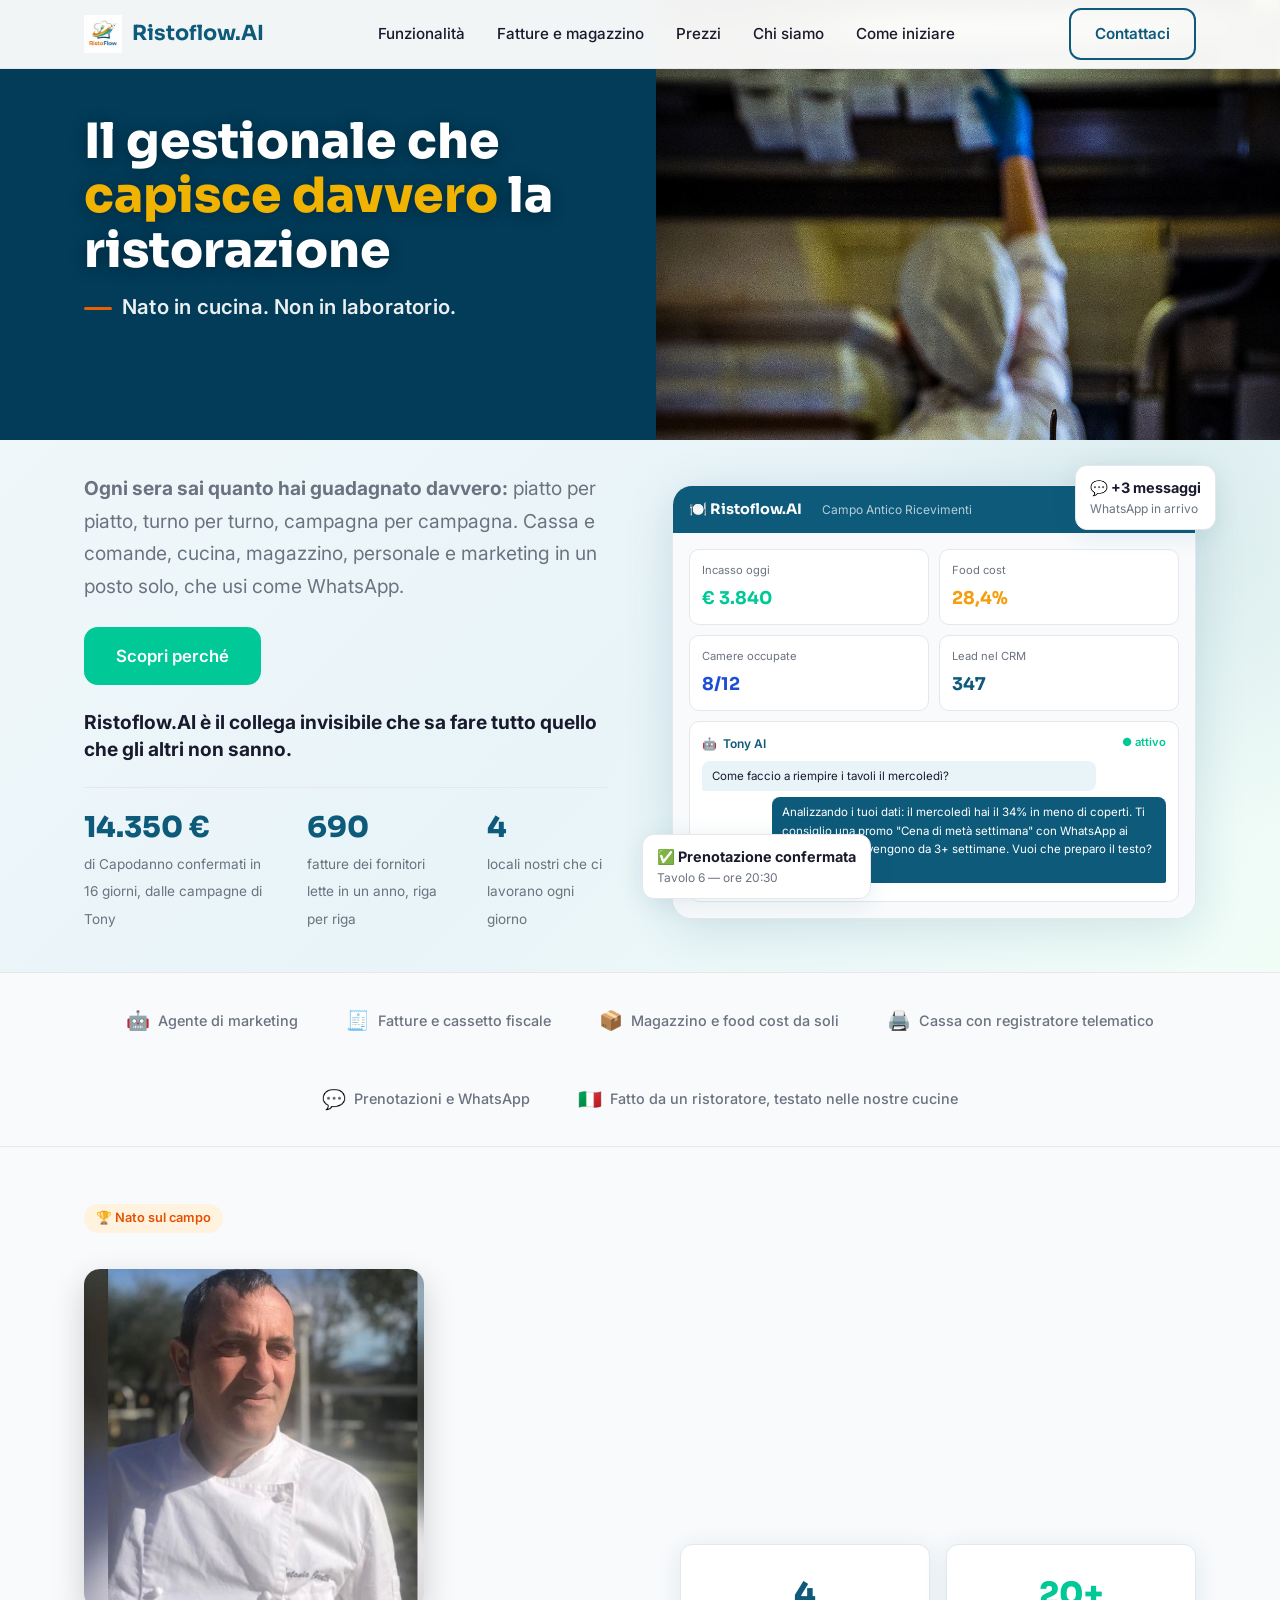
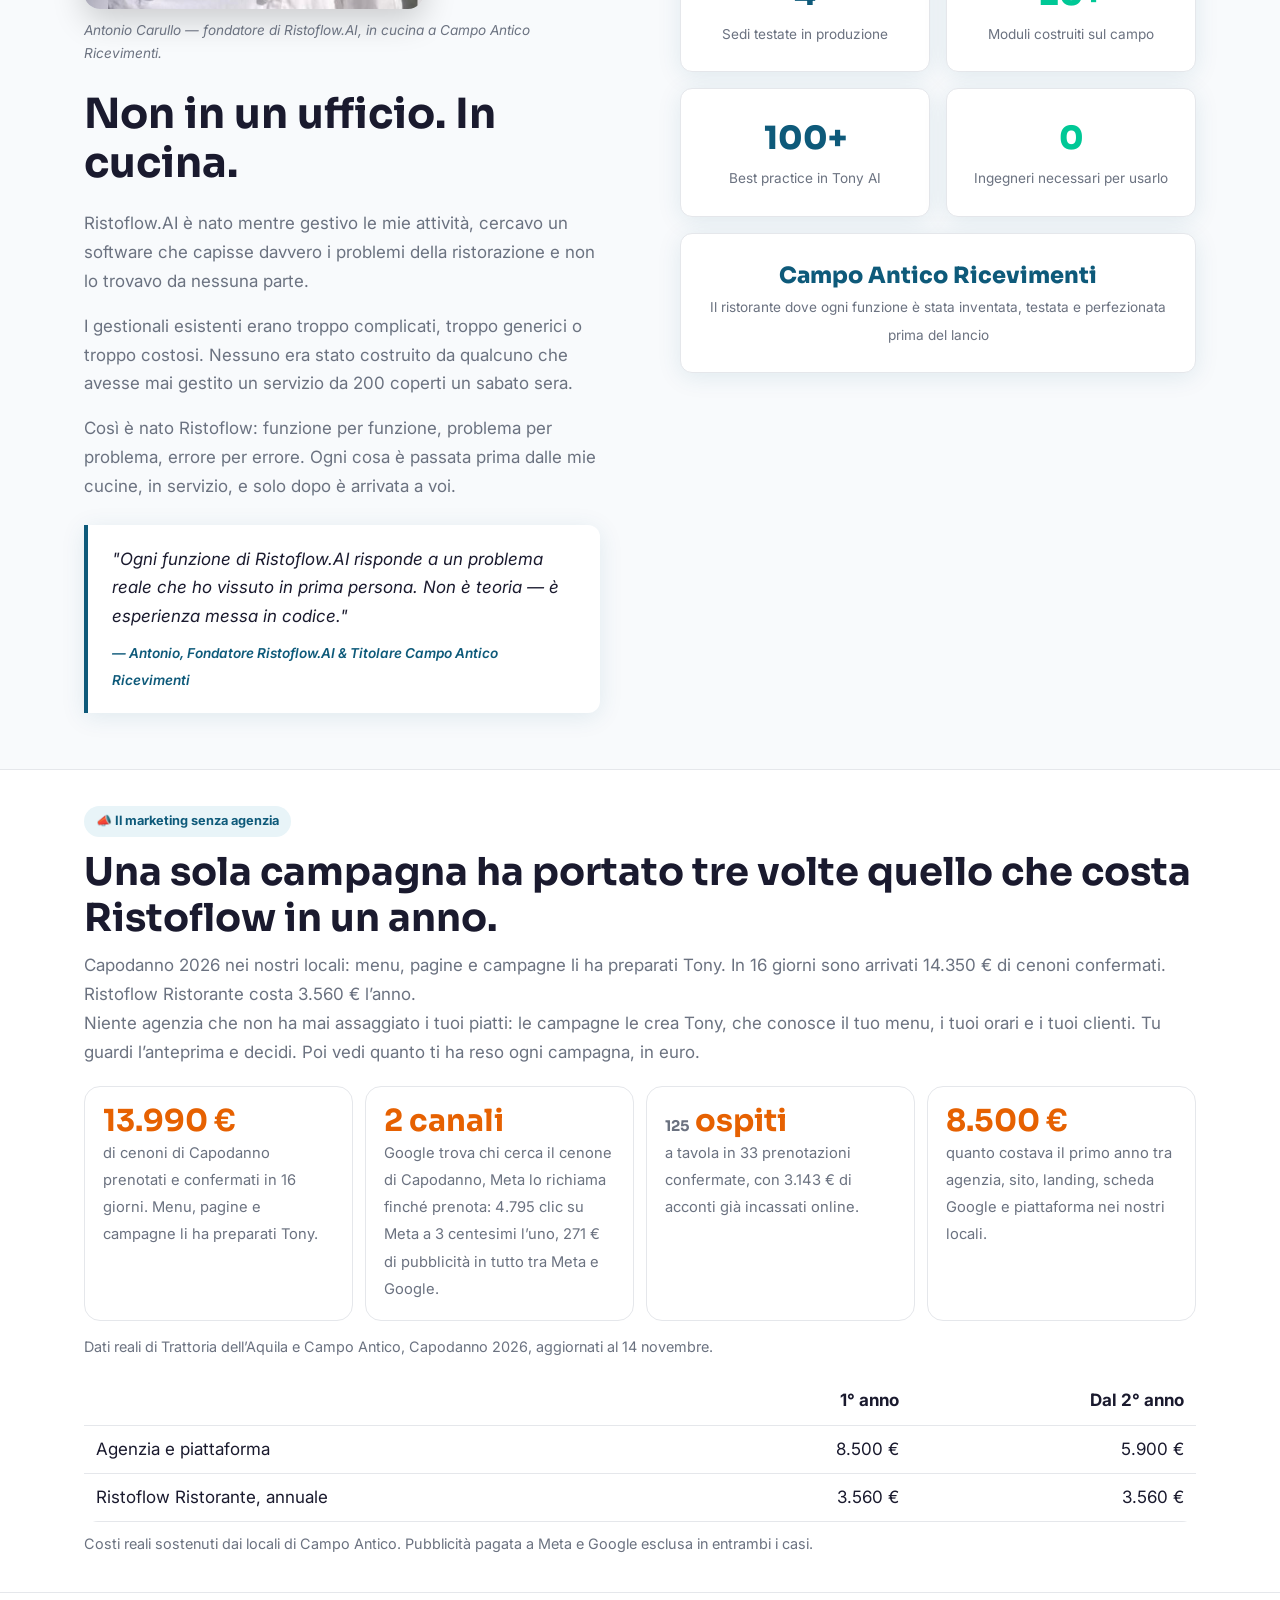
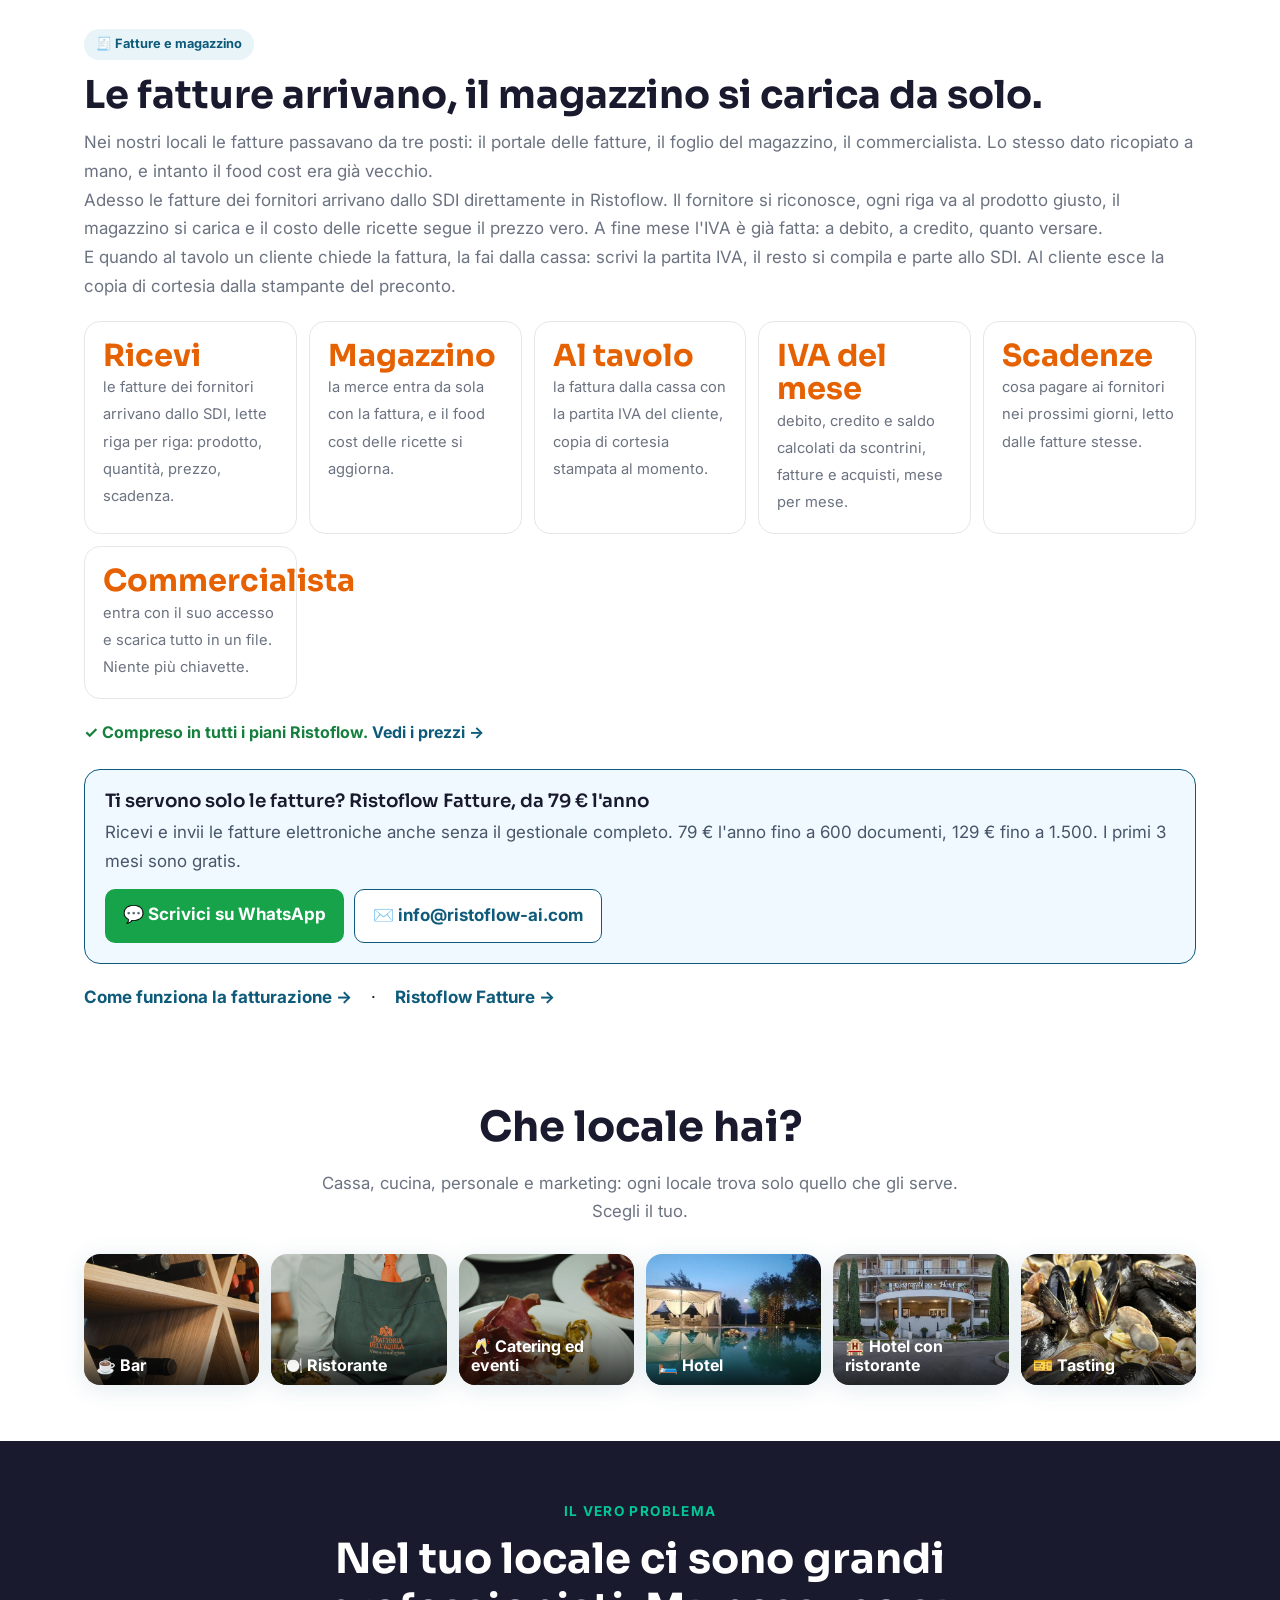
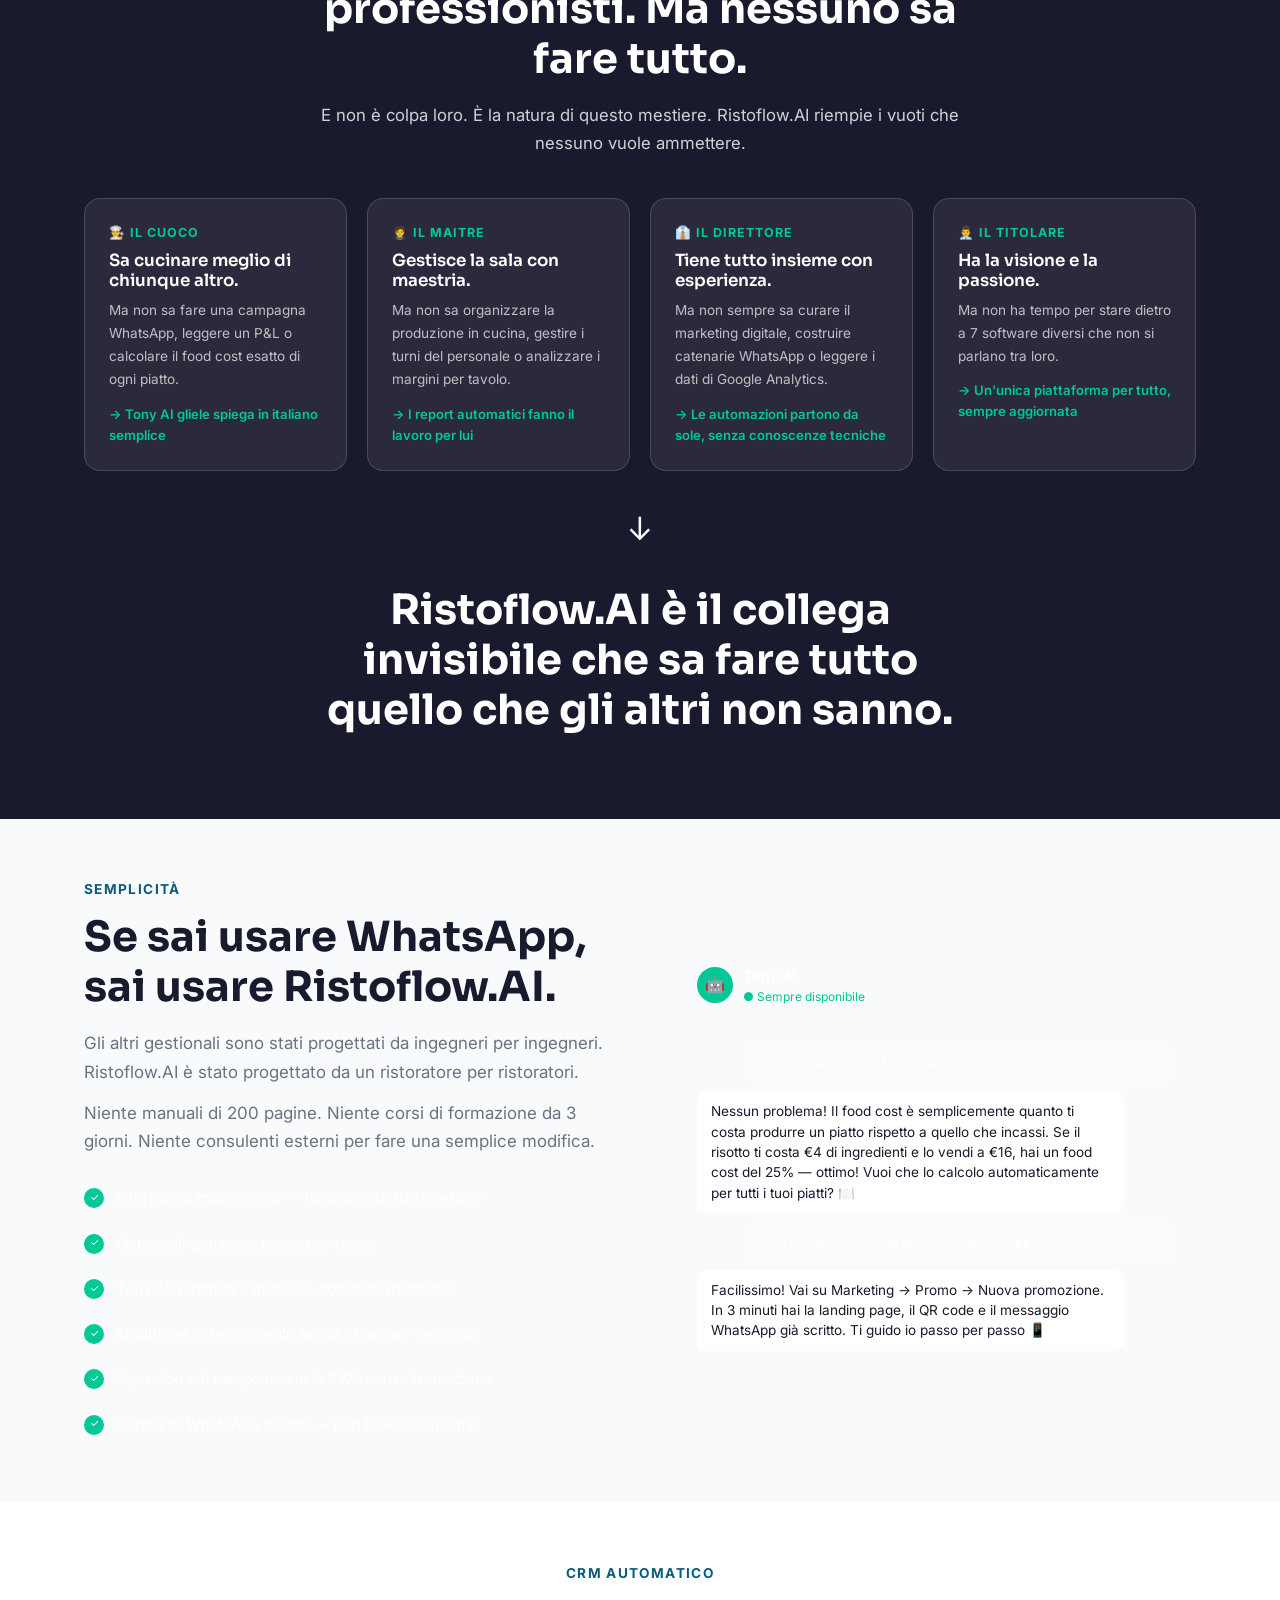
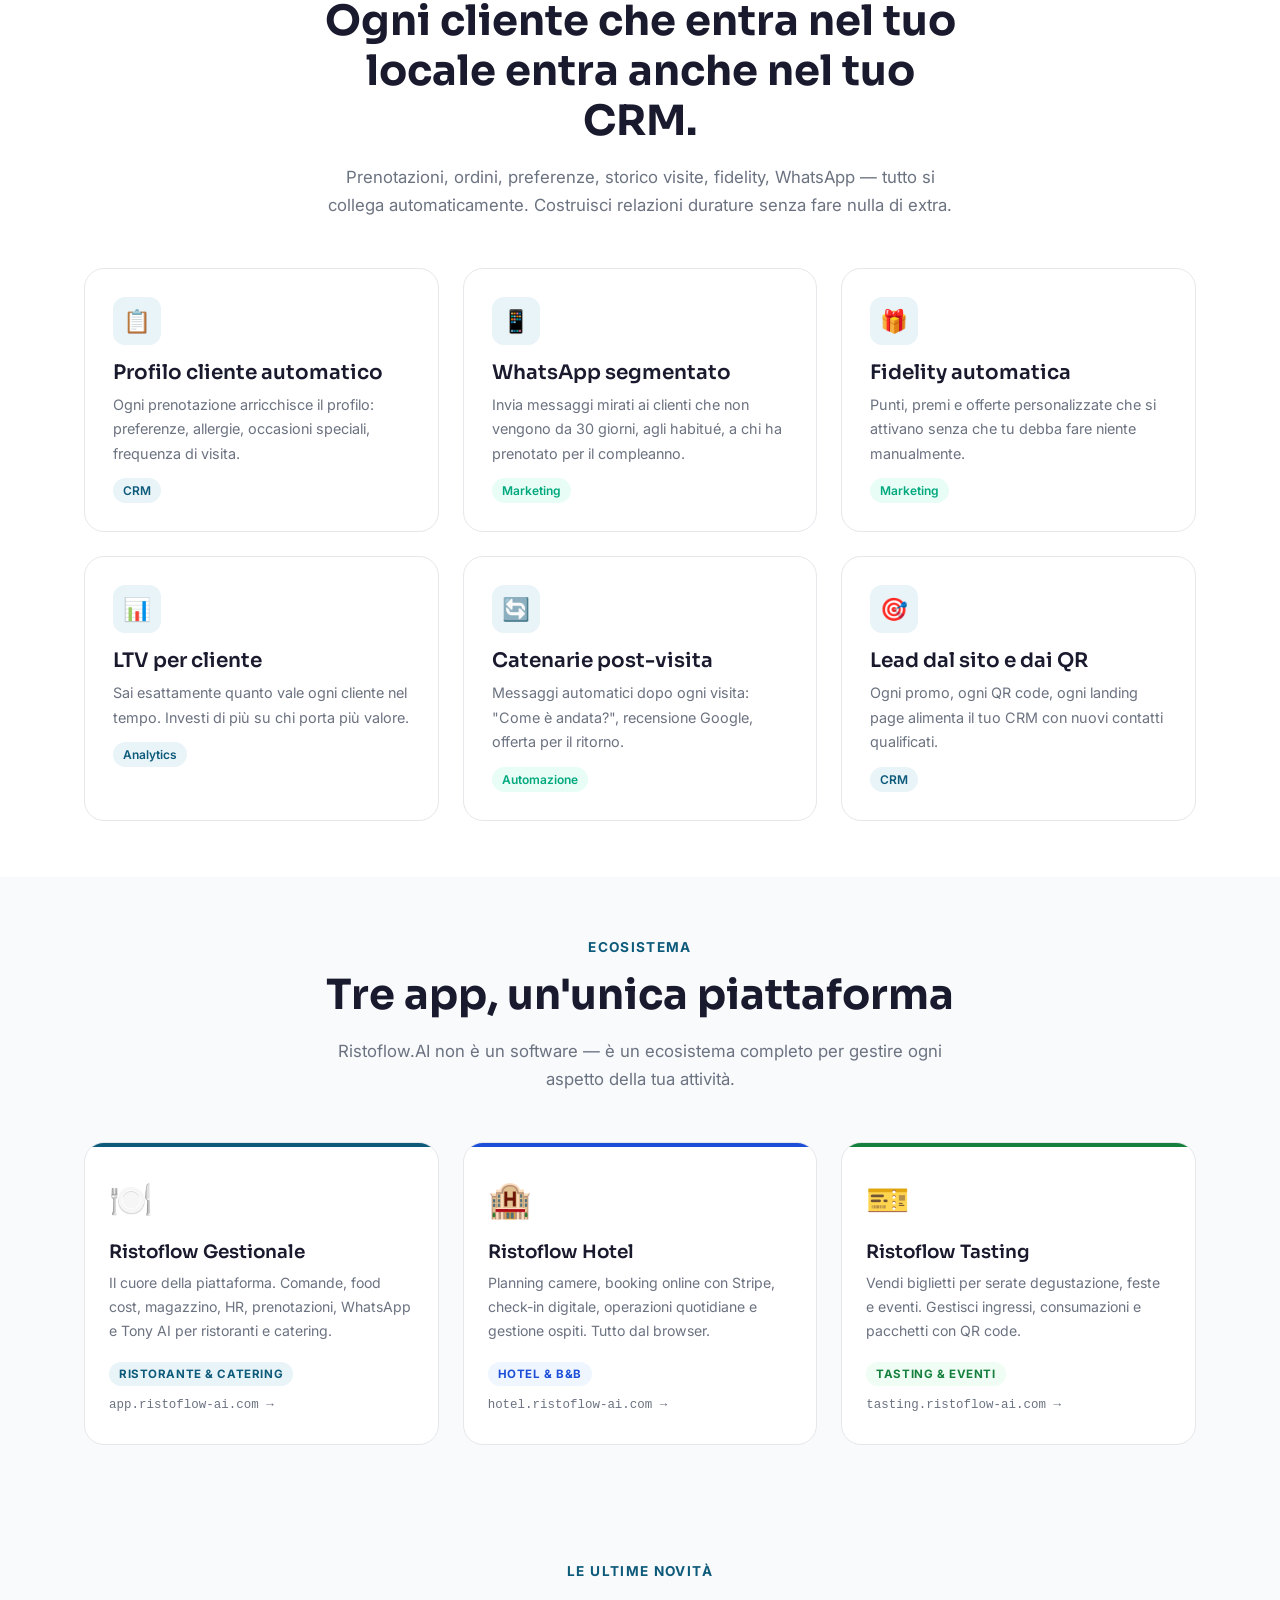
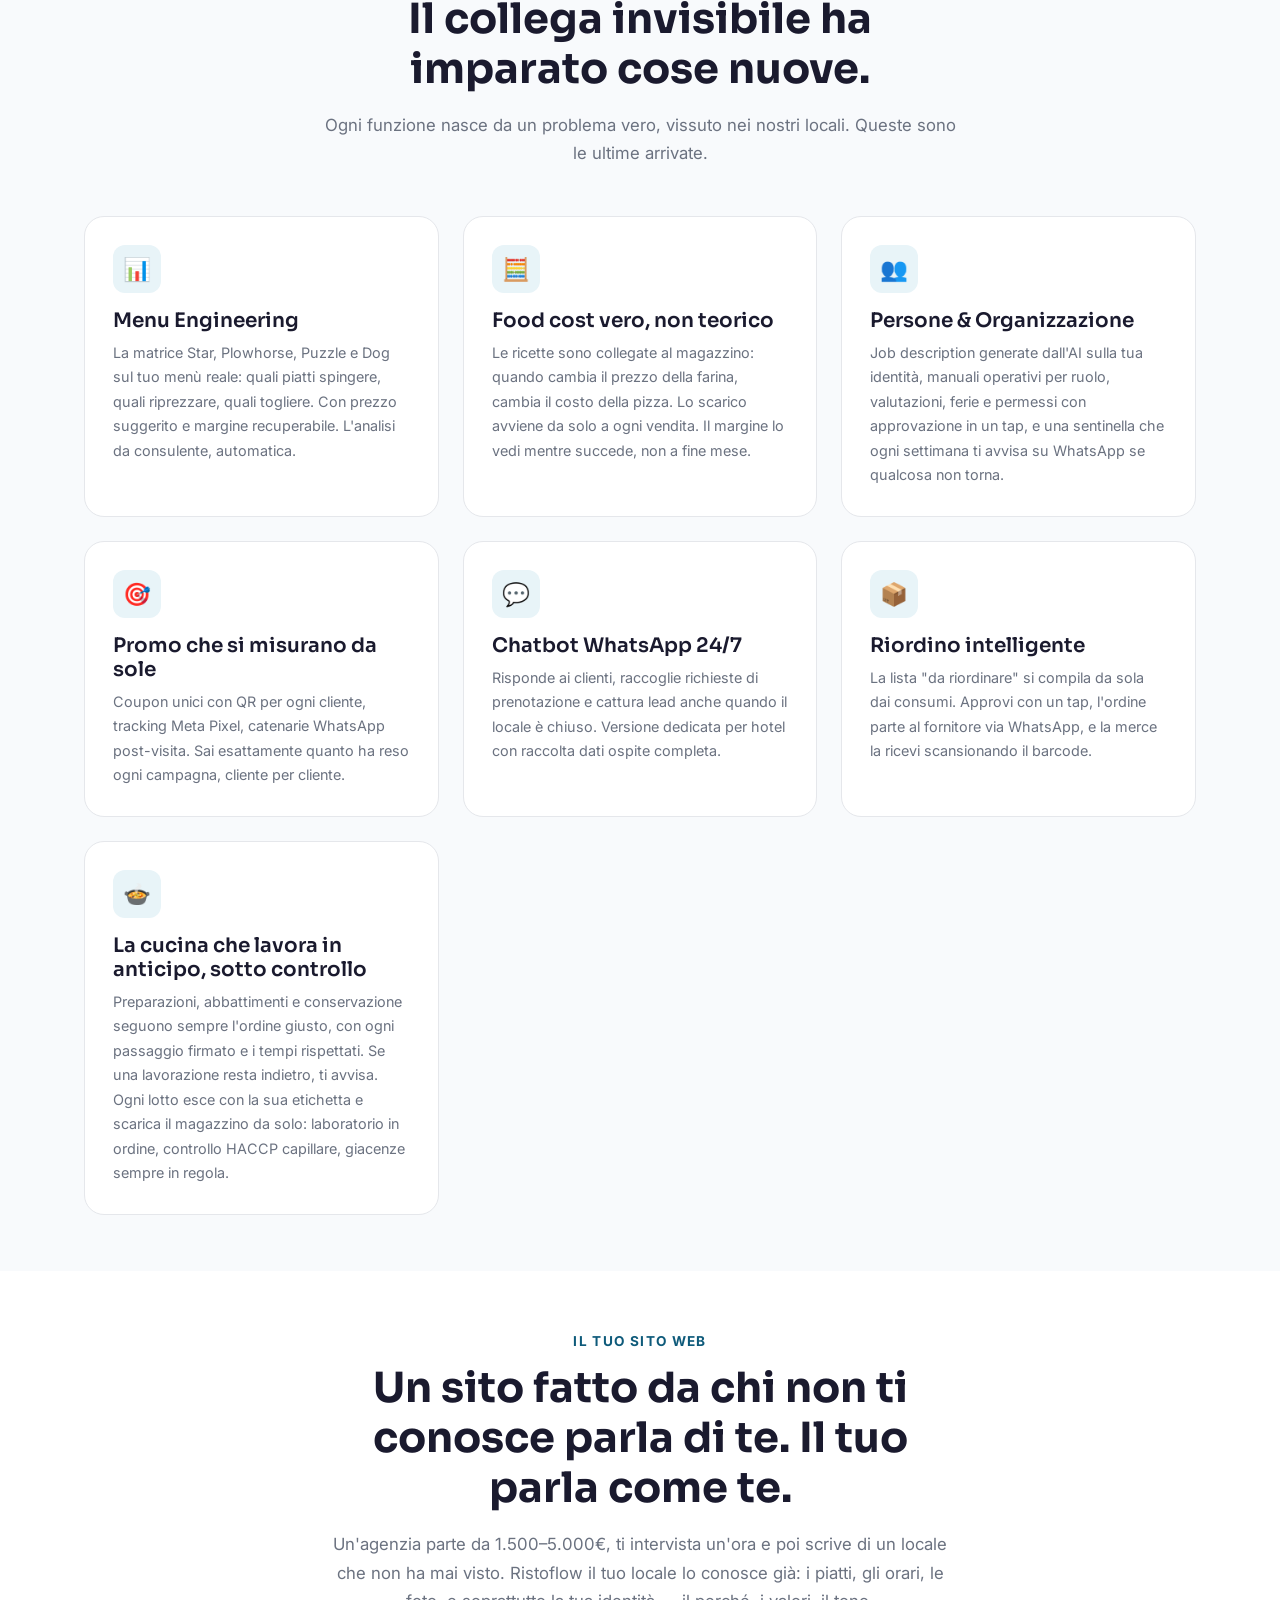
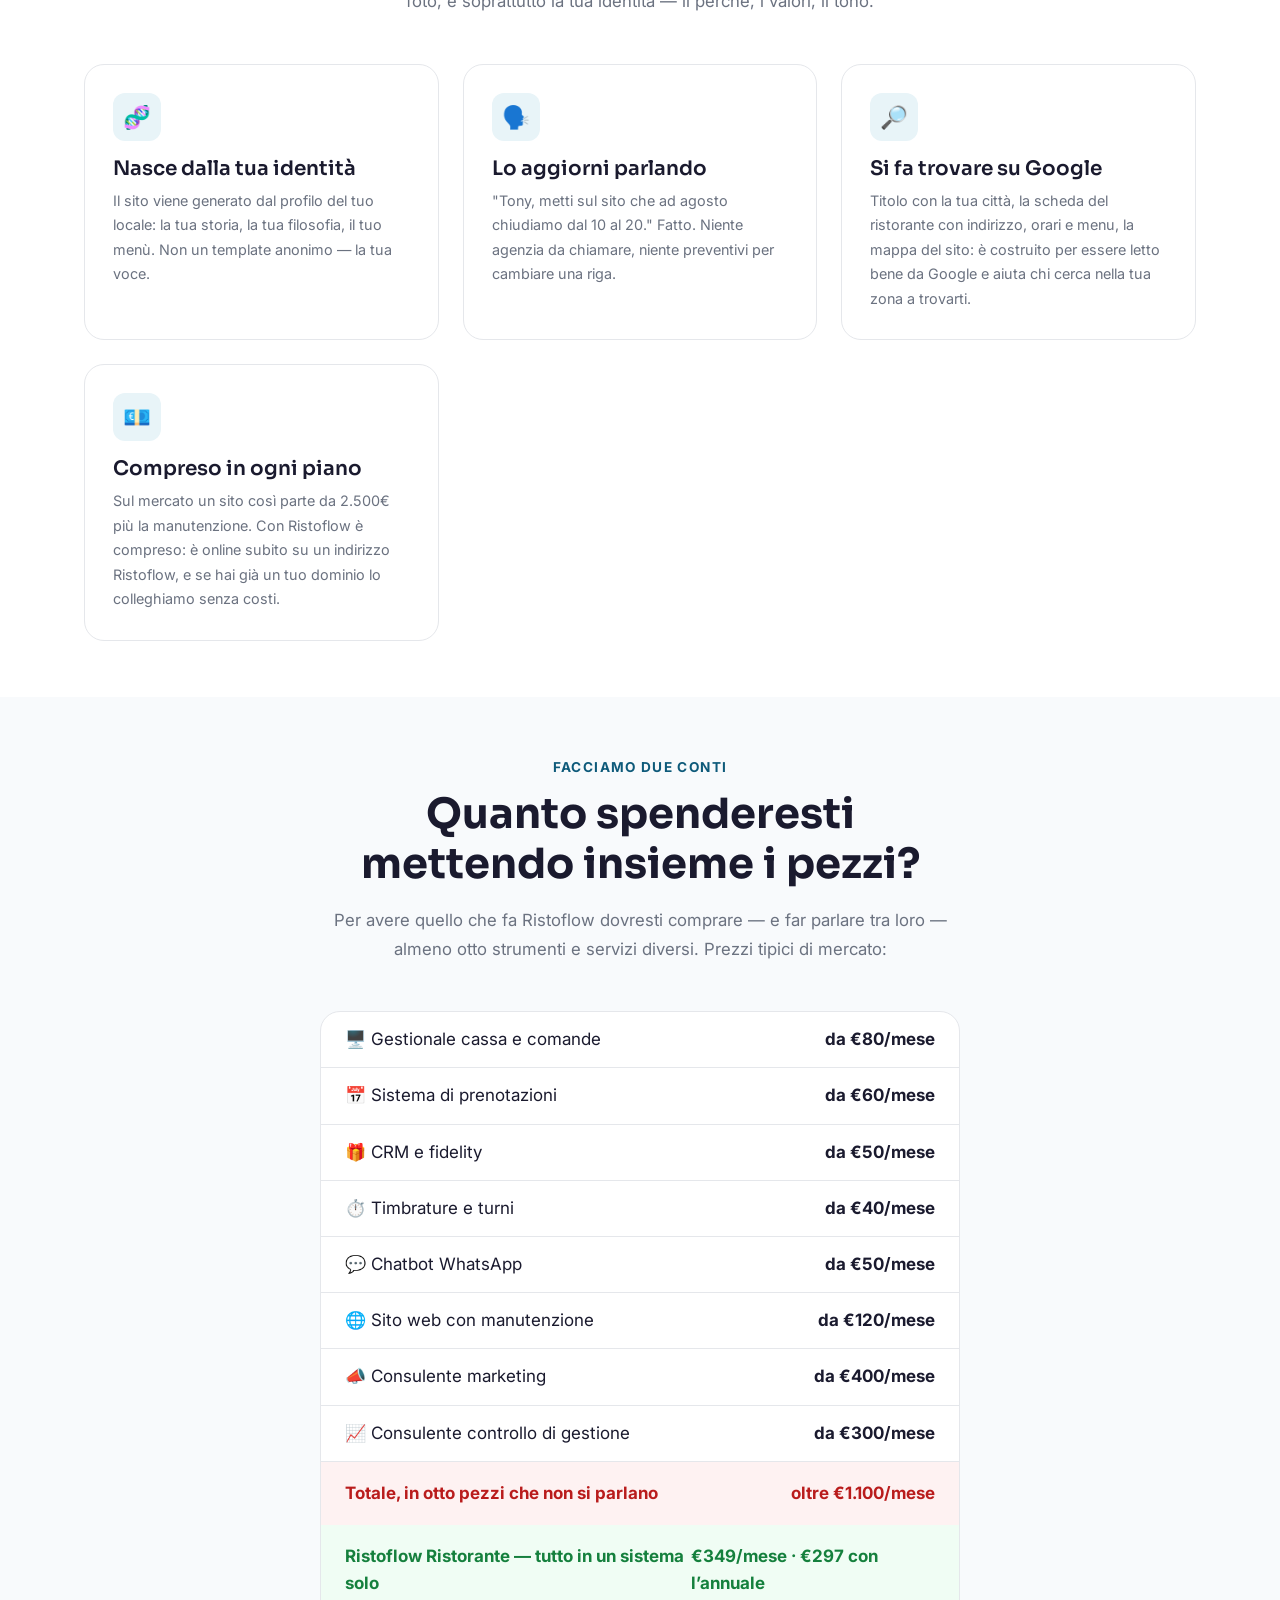
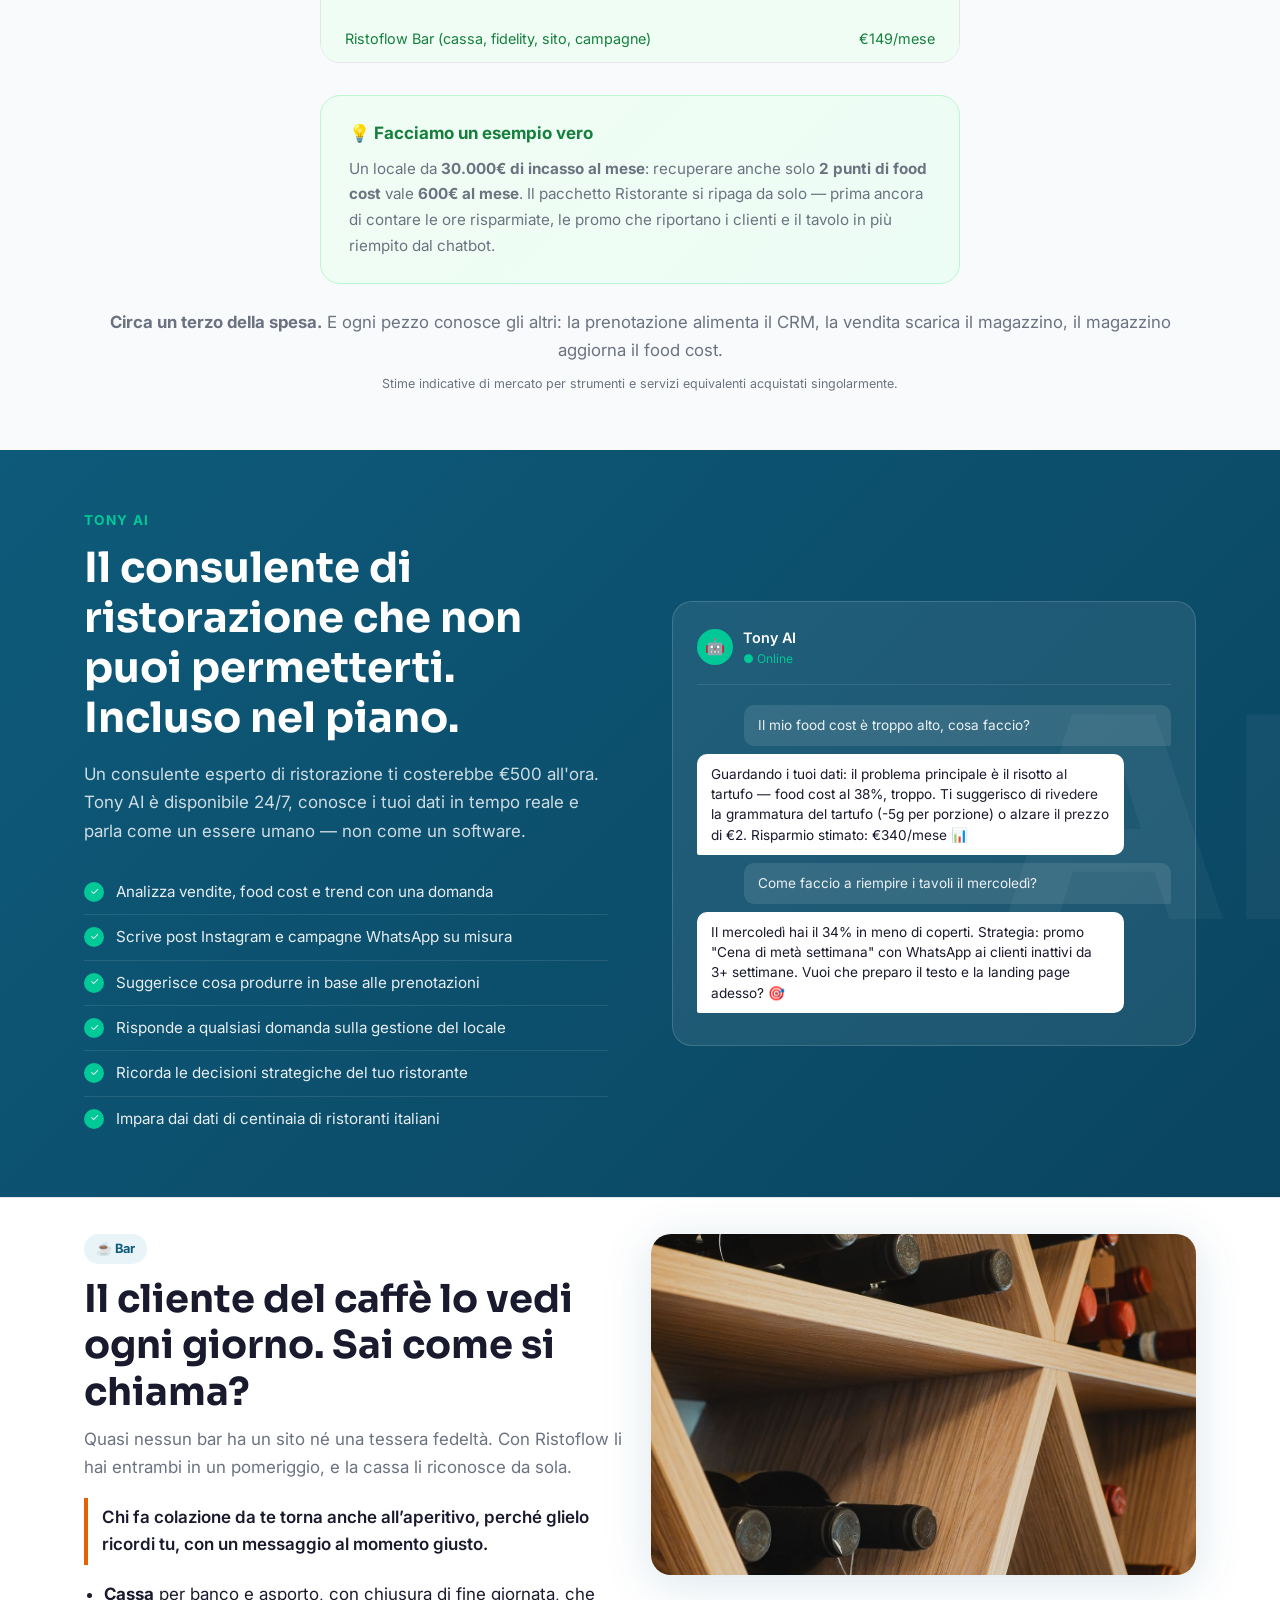
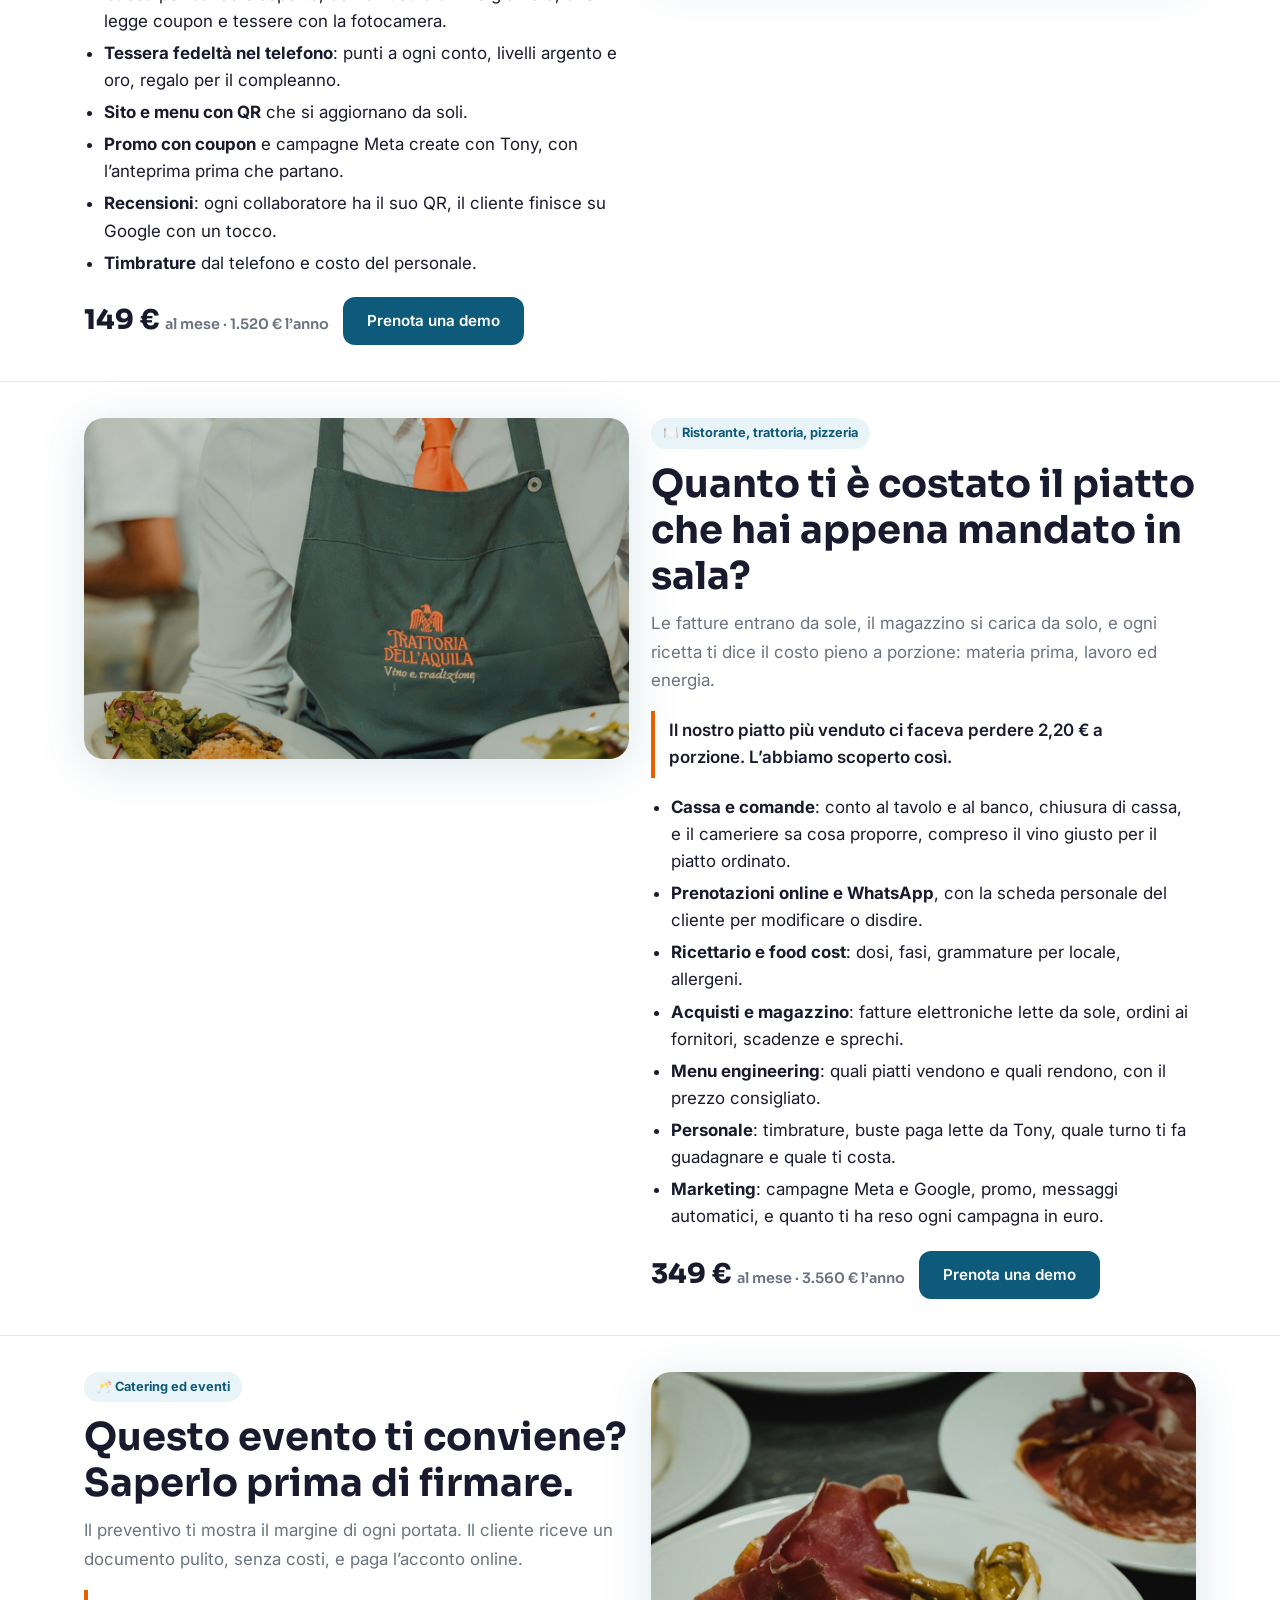
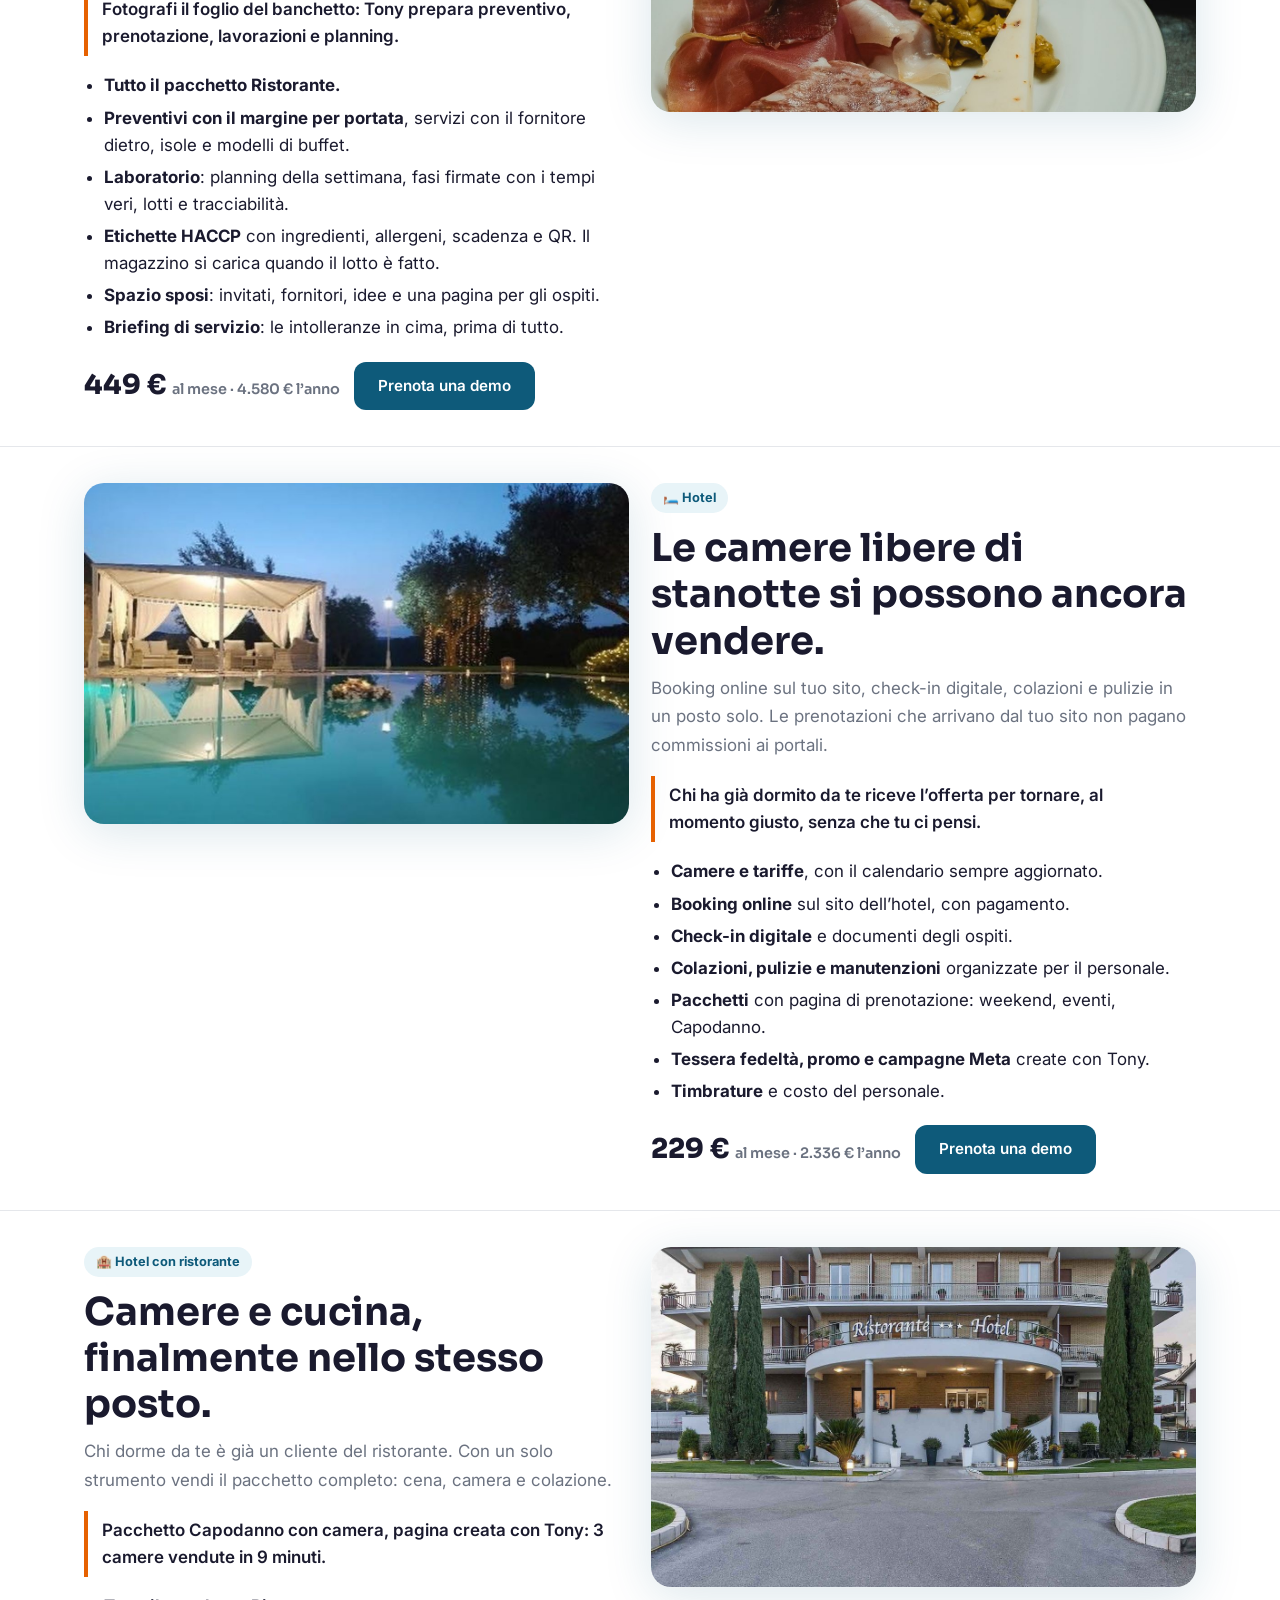
==== commit 7f36bfc2: "Patch index.html" ====
--- a/index.html
+++ b/index.html
@@ -325,7 +325,7 @@
       </div>
     </div>
     <div class="tl-prove">
-      <div class="tl-prova"><b data-cap="valore">14.350 €</b><span>di cenoni di Capodanno prenotati e confermati in <span data-cap="giorni">16</span> giorni. Menu, pagine e campagne li ha preparati Tony.</span></div>
+      <div class="tl-prova"><b data-cap="valore">13.990 €</b><span>di cenoni di Capodanno prenotati e confermati in <span data-cap="giorni">16</span> giorni. Menu, pagine e campagne li ha preparati Tony.</span></div>
       <div class="tl-prova"><b>2 canali</b><span>Google trova chi cerca il cenone di Capodanno, Meta lo richiama finché prenota: <span data-cap="clic_meta">4.795</span> clic su Meta a <span data-cap="costo_clic">3 centesimi</span> l’uno, <span data-cap="spesa">271 €</span> di pubblicità in tutto tra Meta e Google.</span></div>
       <div class="tl-prova"><b><span data-cap="ospiti">125</span> ospiti</b><span>a tavola in <span data-cap="prenotazioni">33</span> prenotazioni confermate, con <span data-cap="acconti">3.143 €</span> di acconti già incassati online.</span></div>
       <div class="tl-prova"><b>8.500 €</b><span>quanto costava il primo anno tra agenzia, sito, landing, scheda Google e piattaforma nei nostri locali.</span></div>
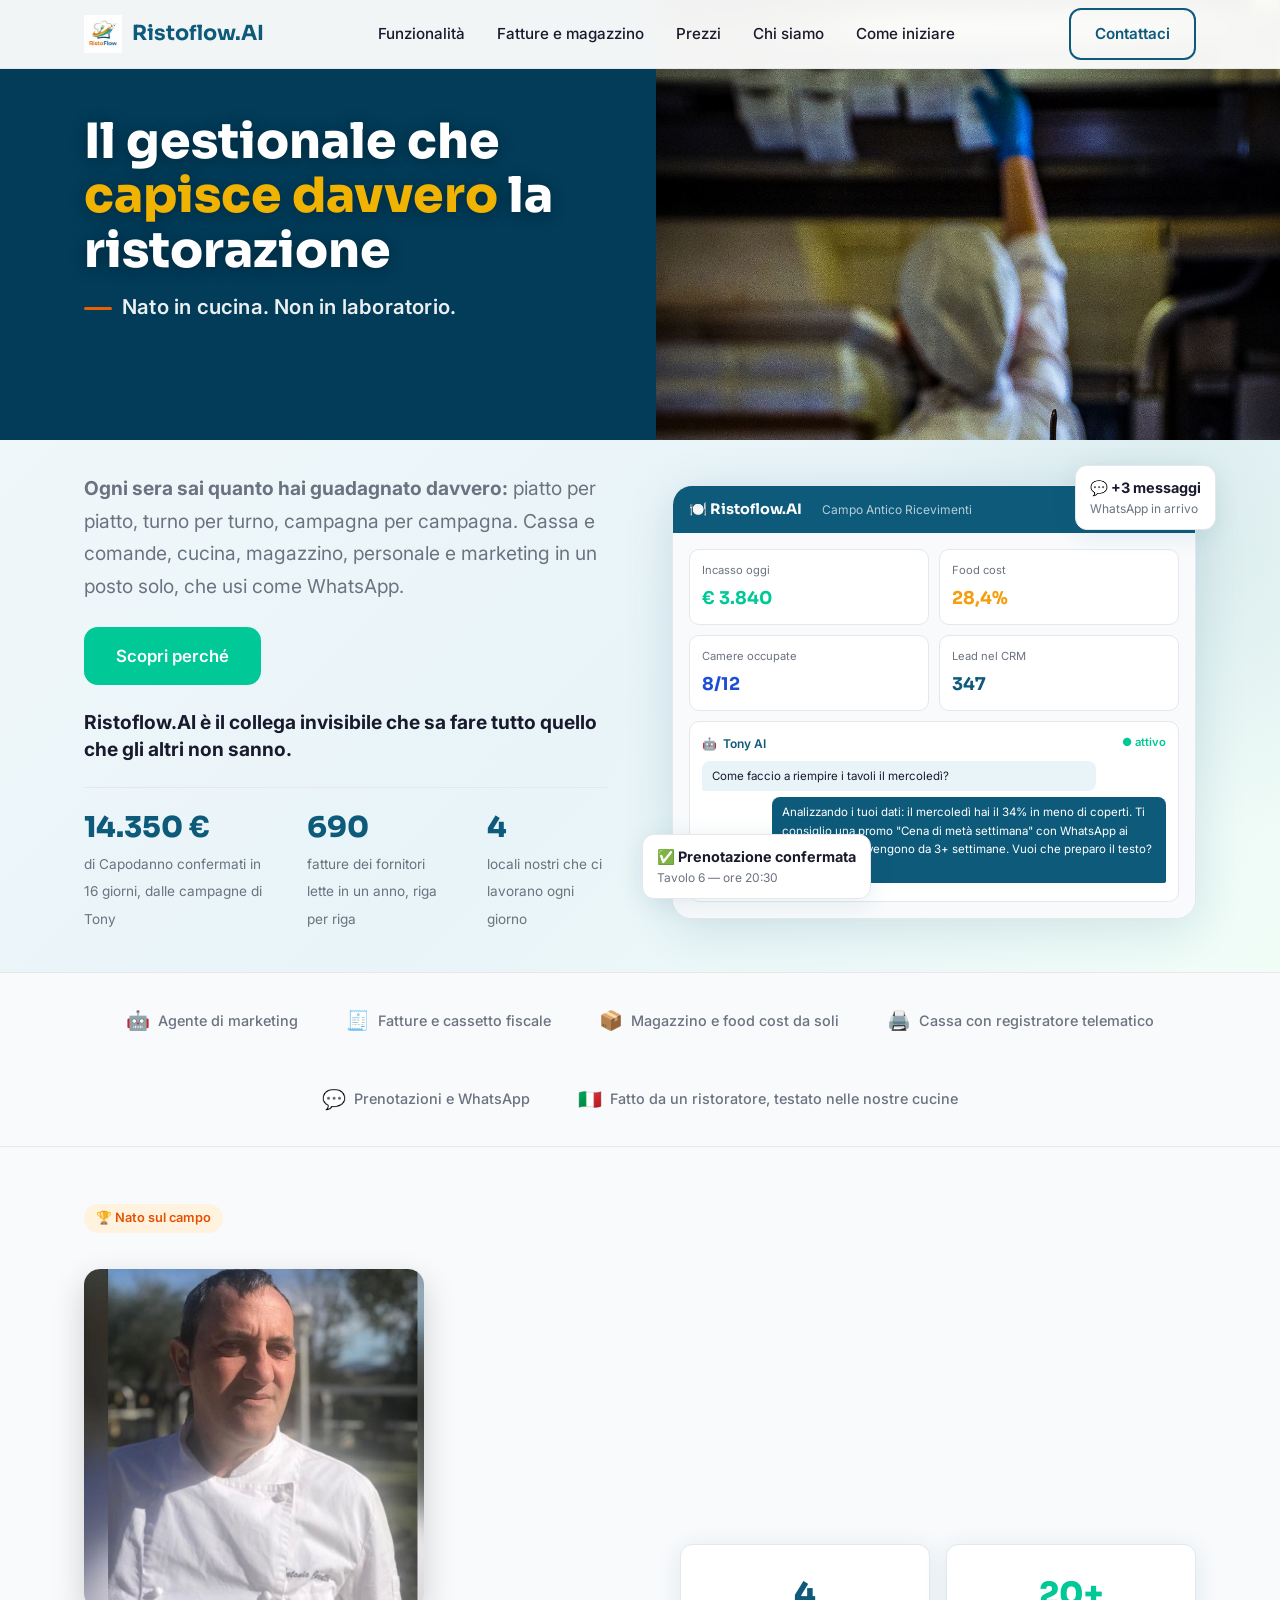
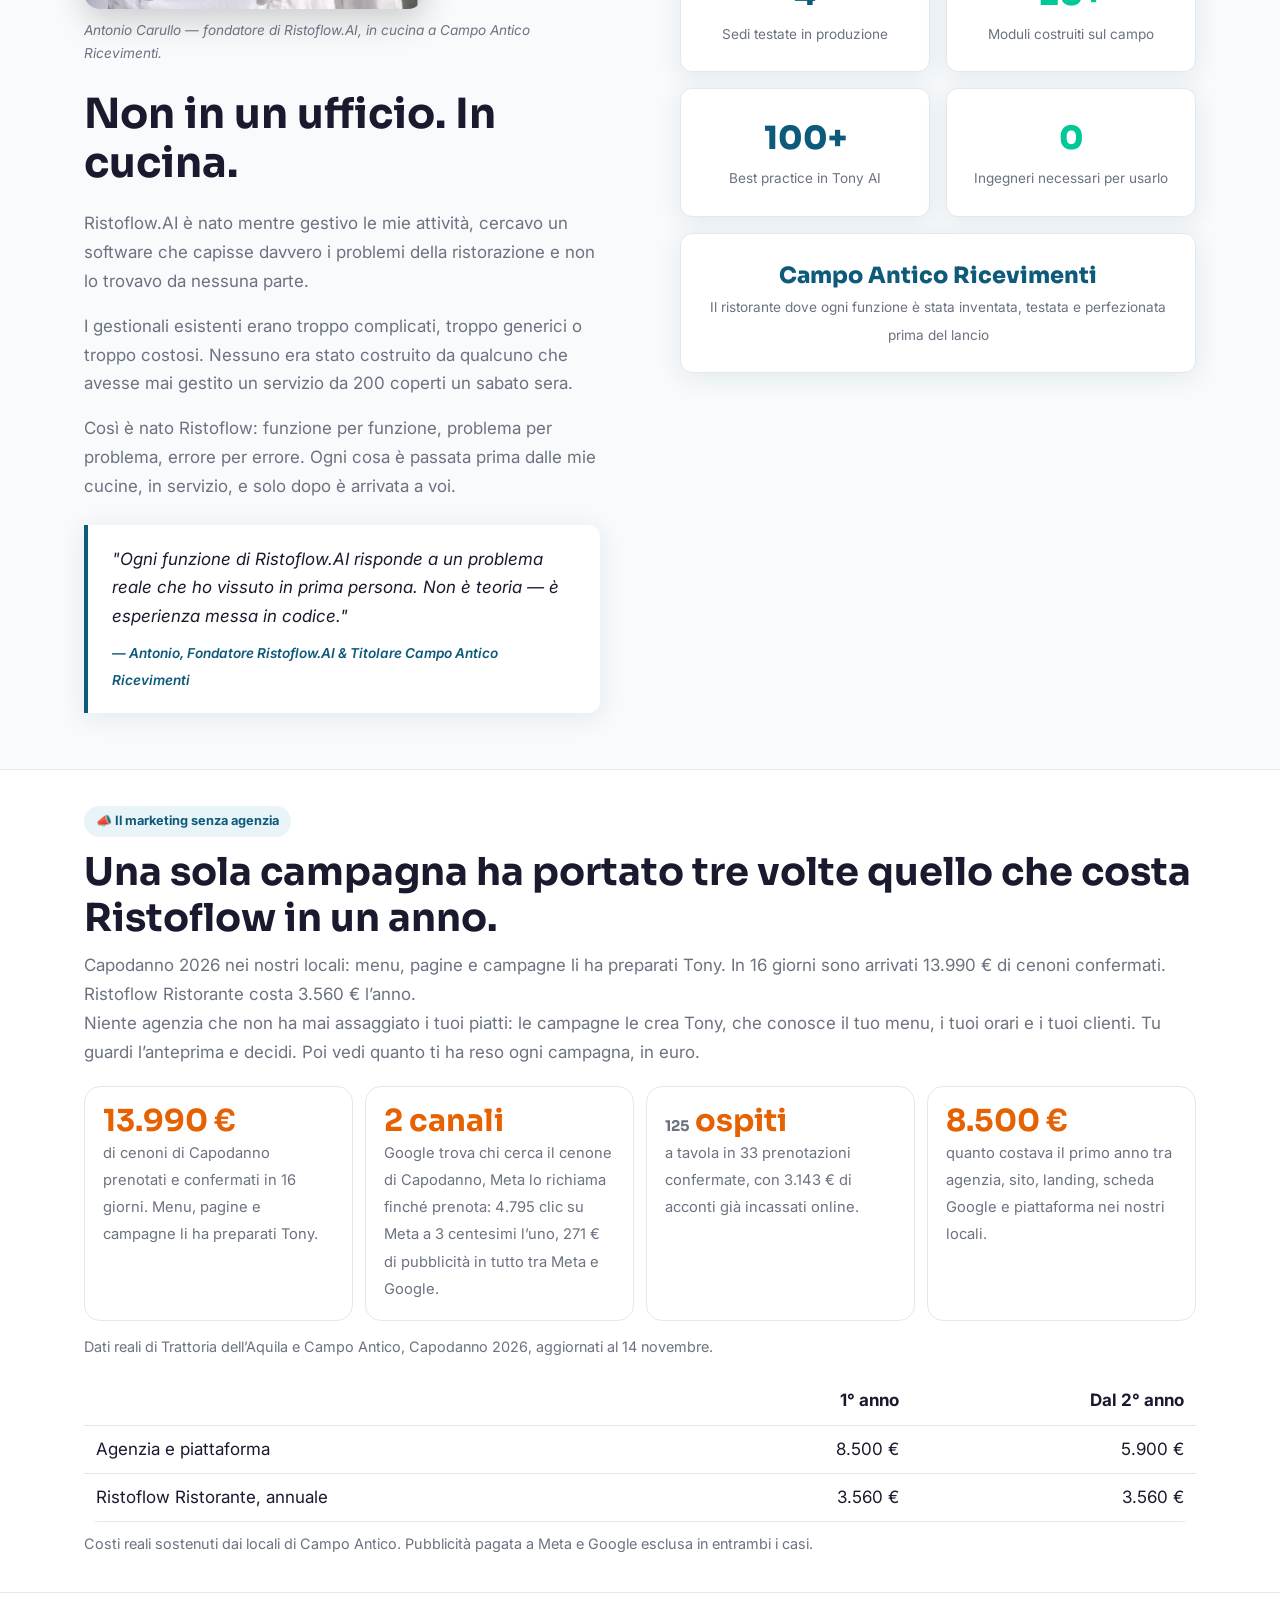
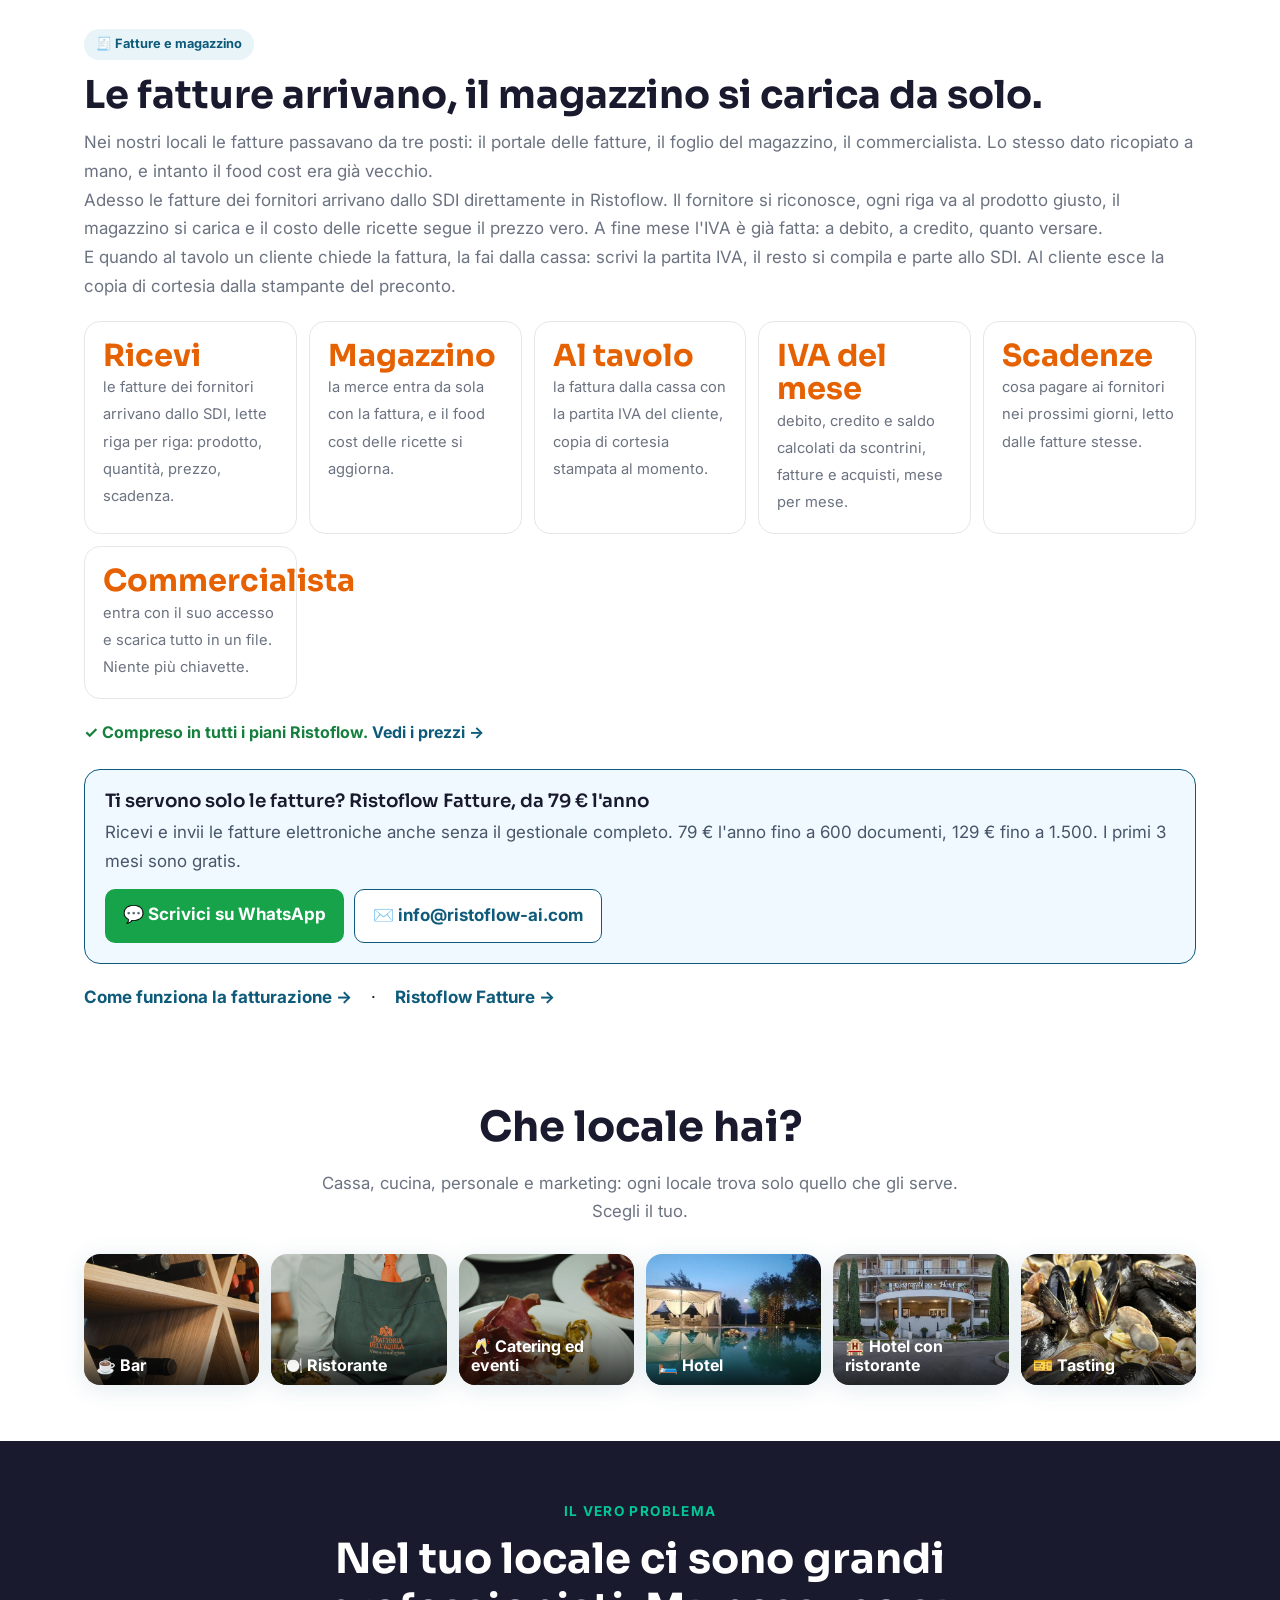
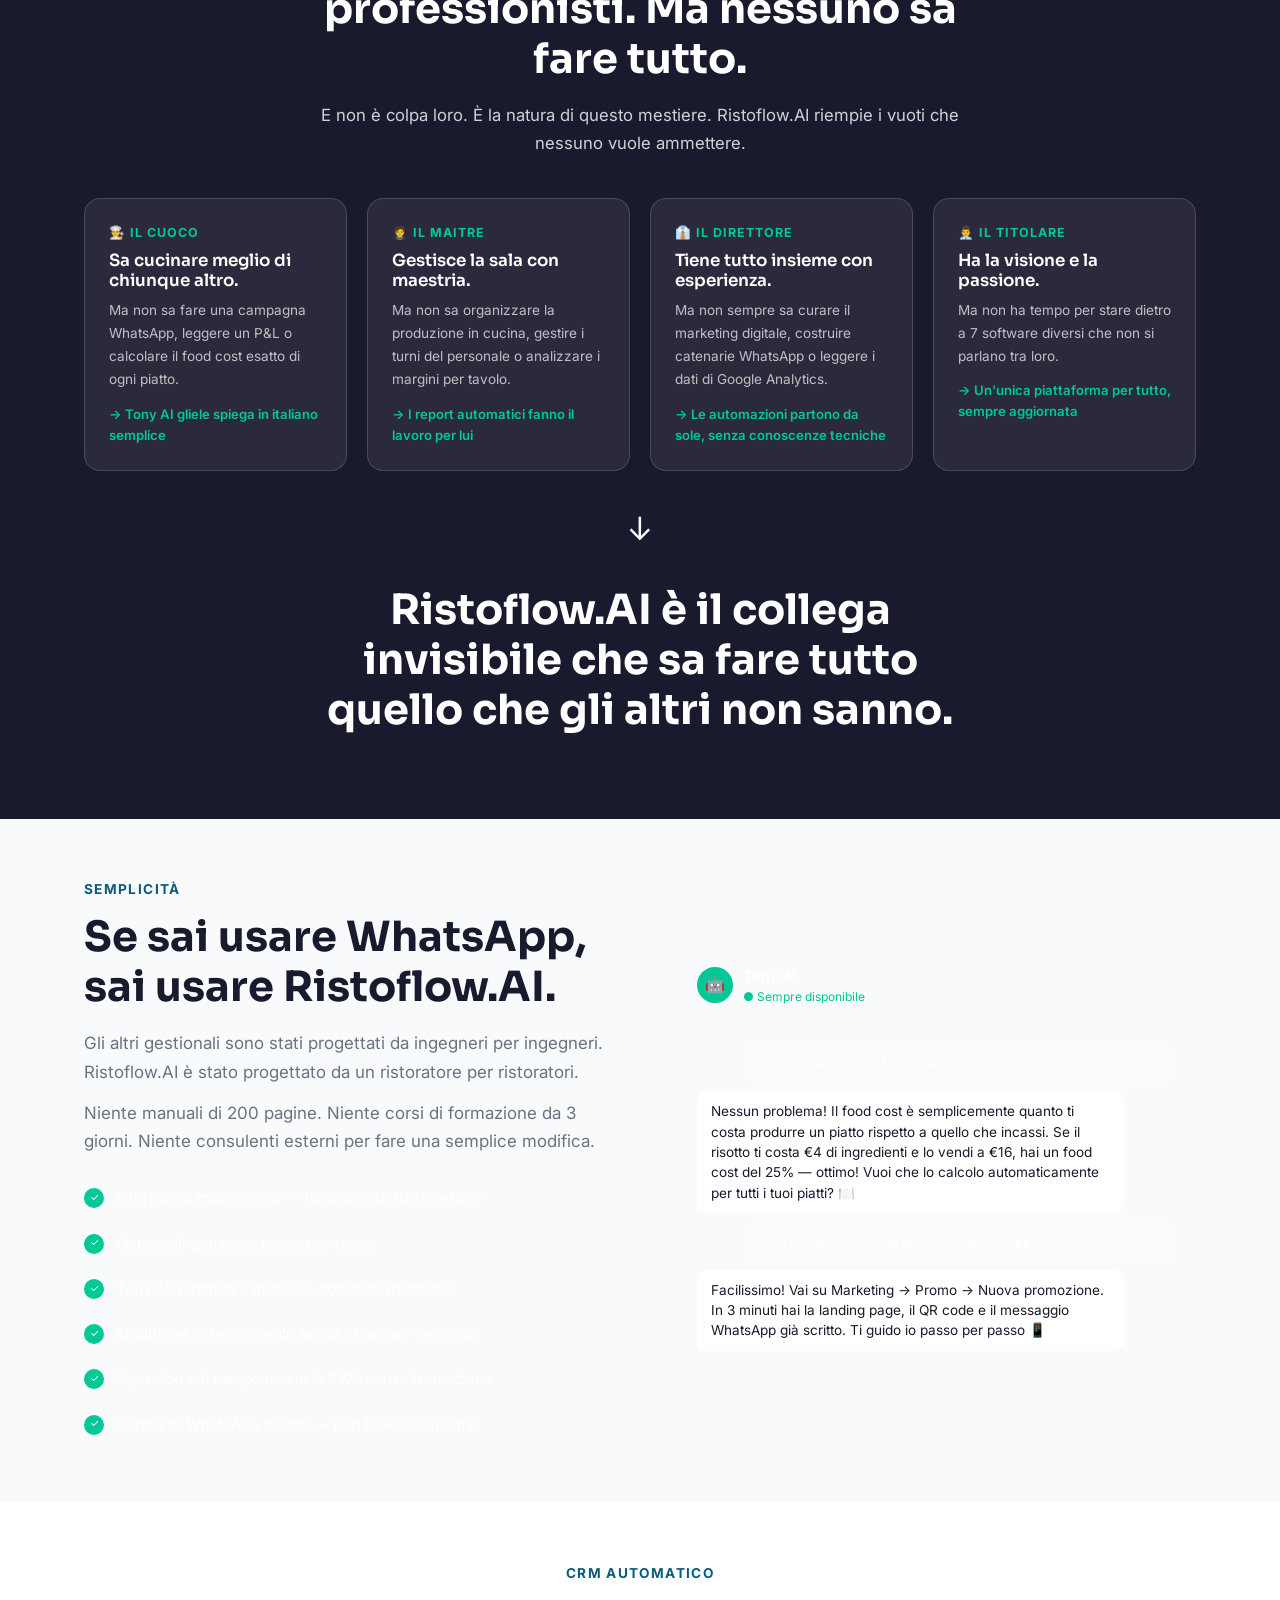
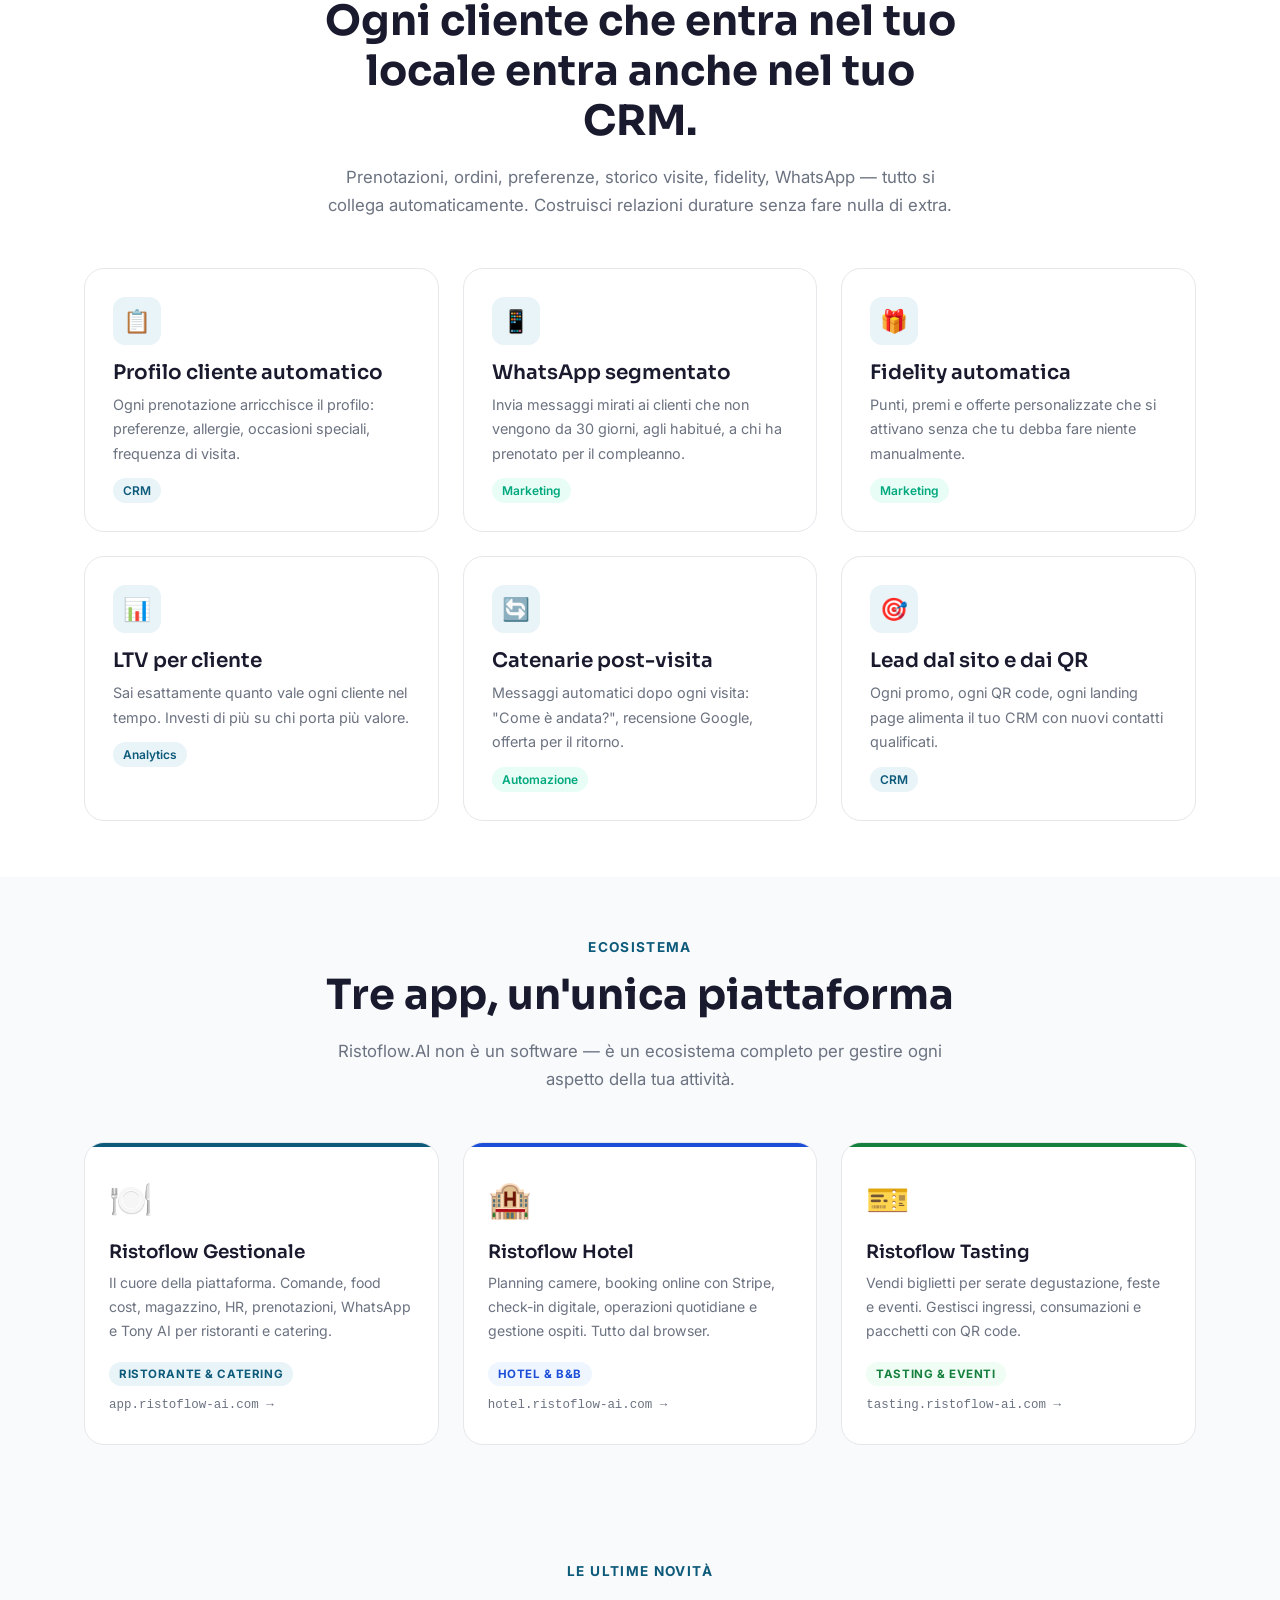
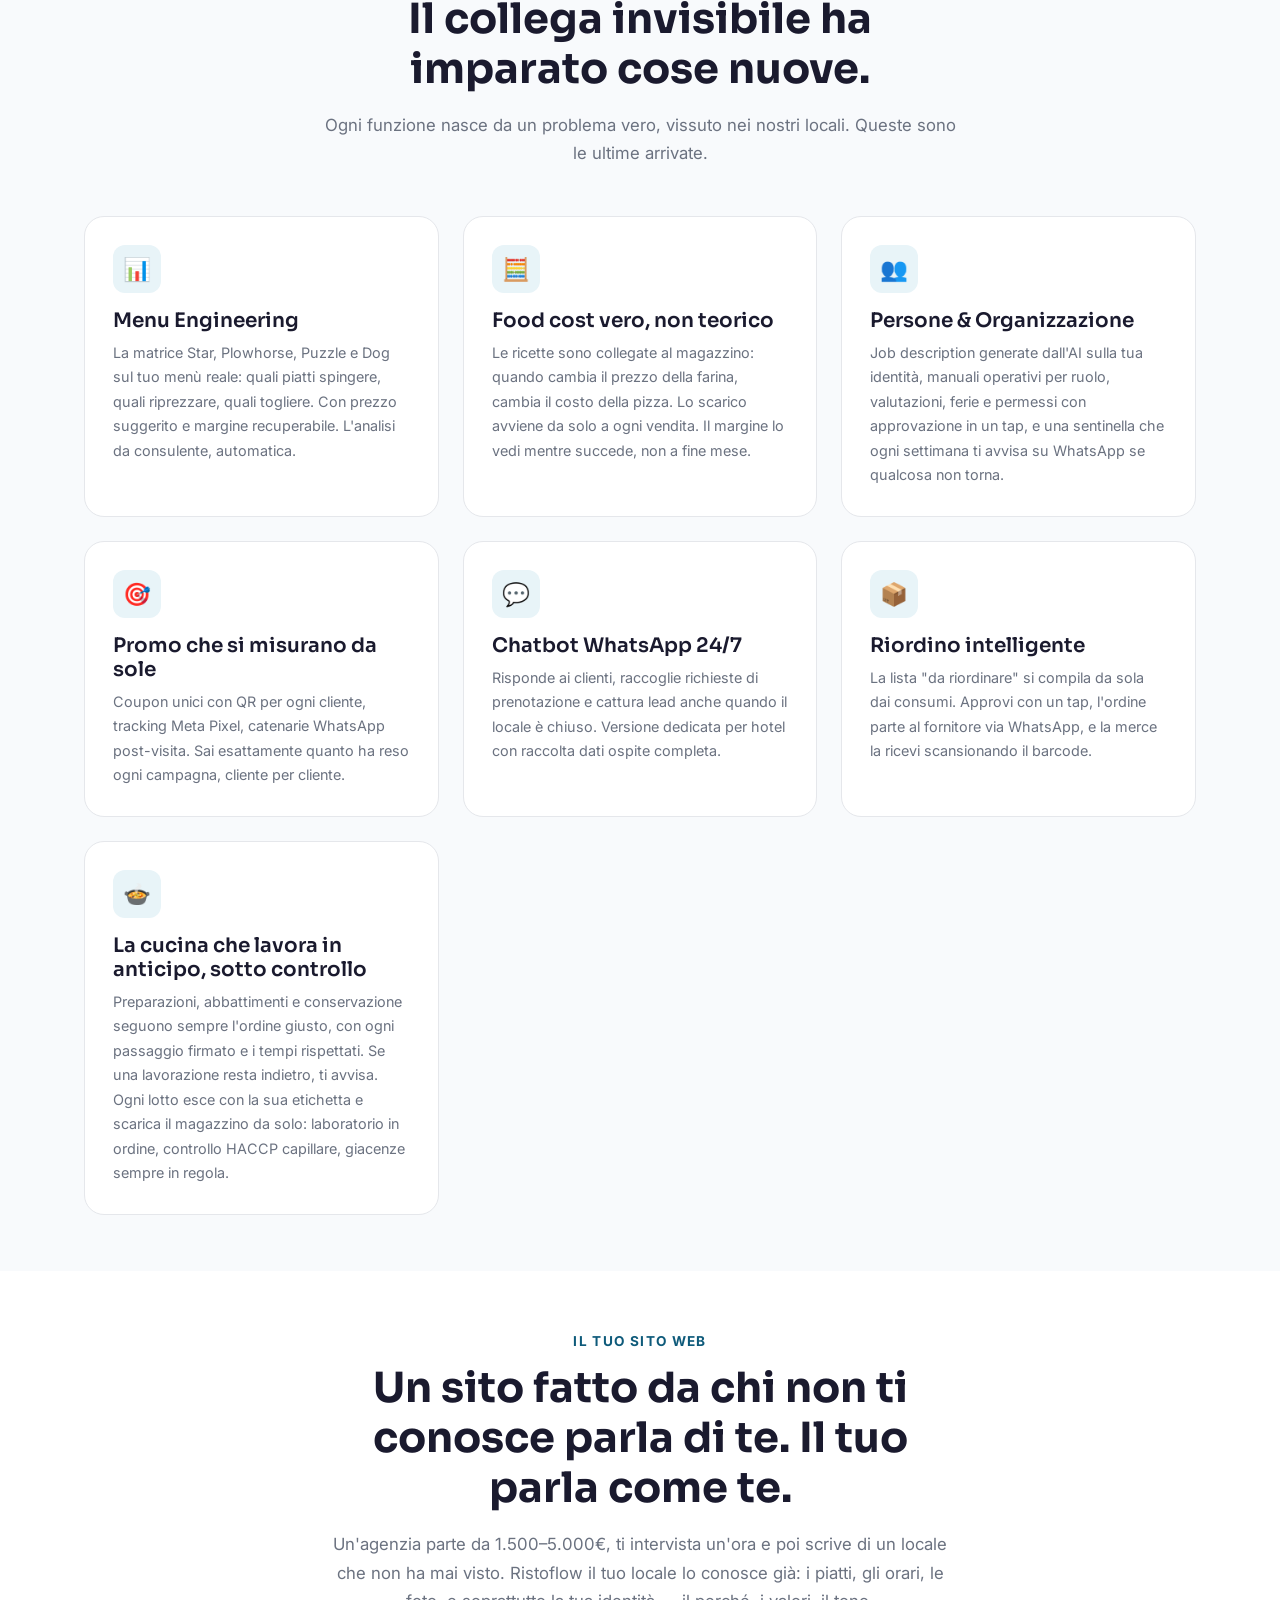
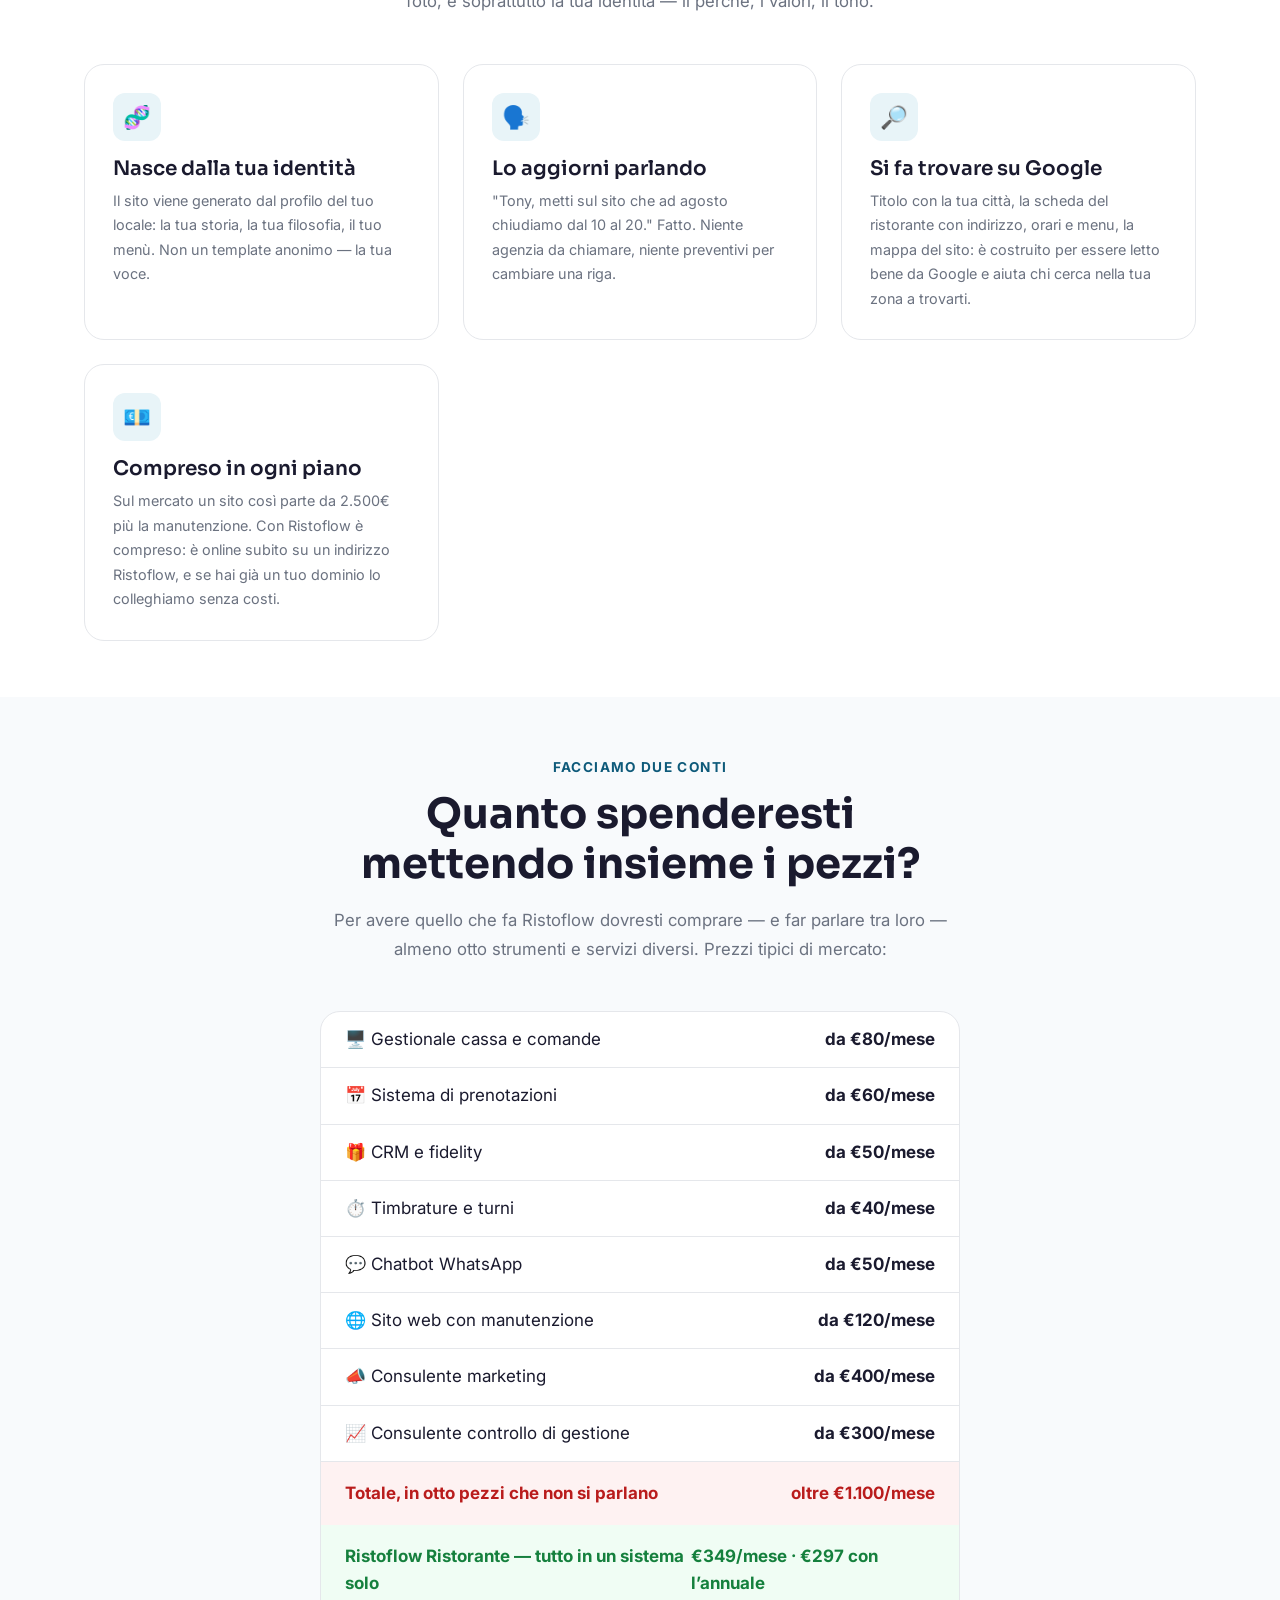
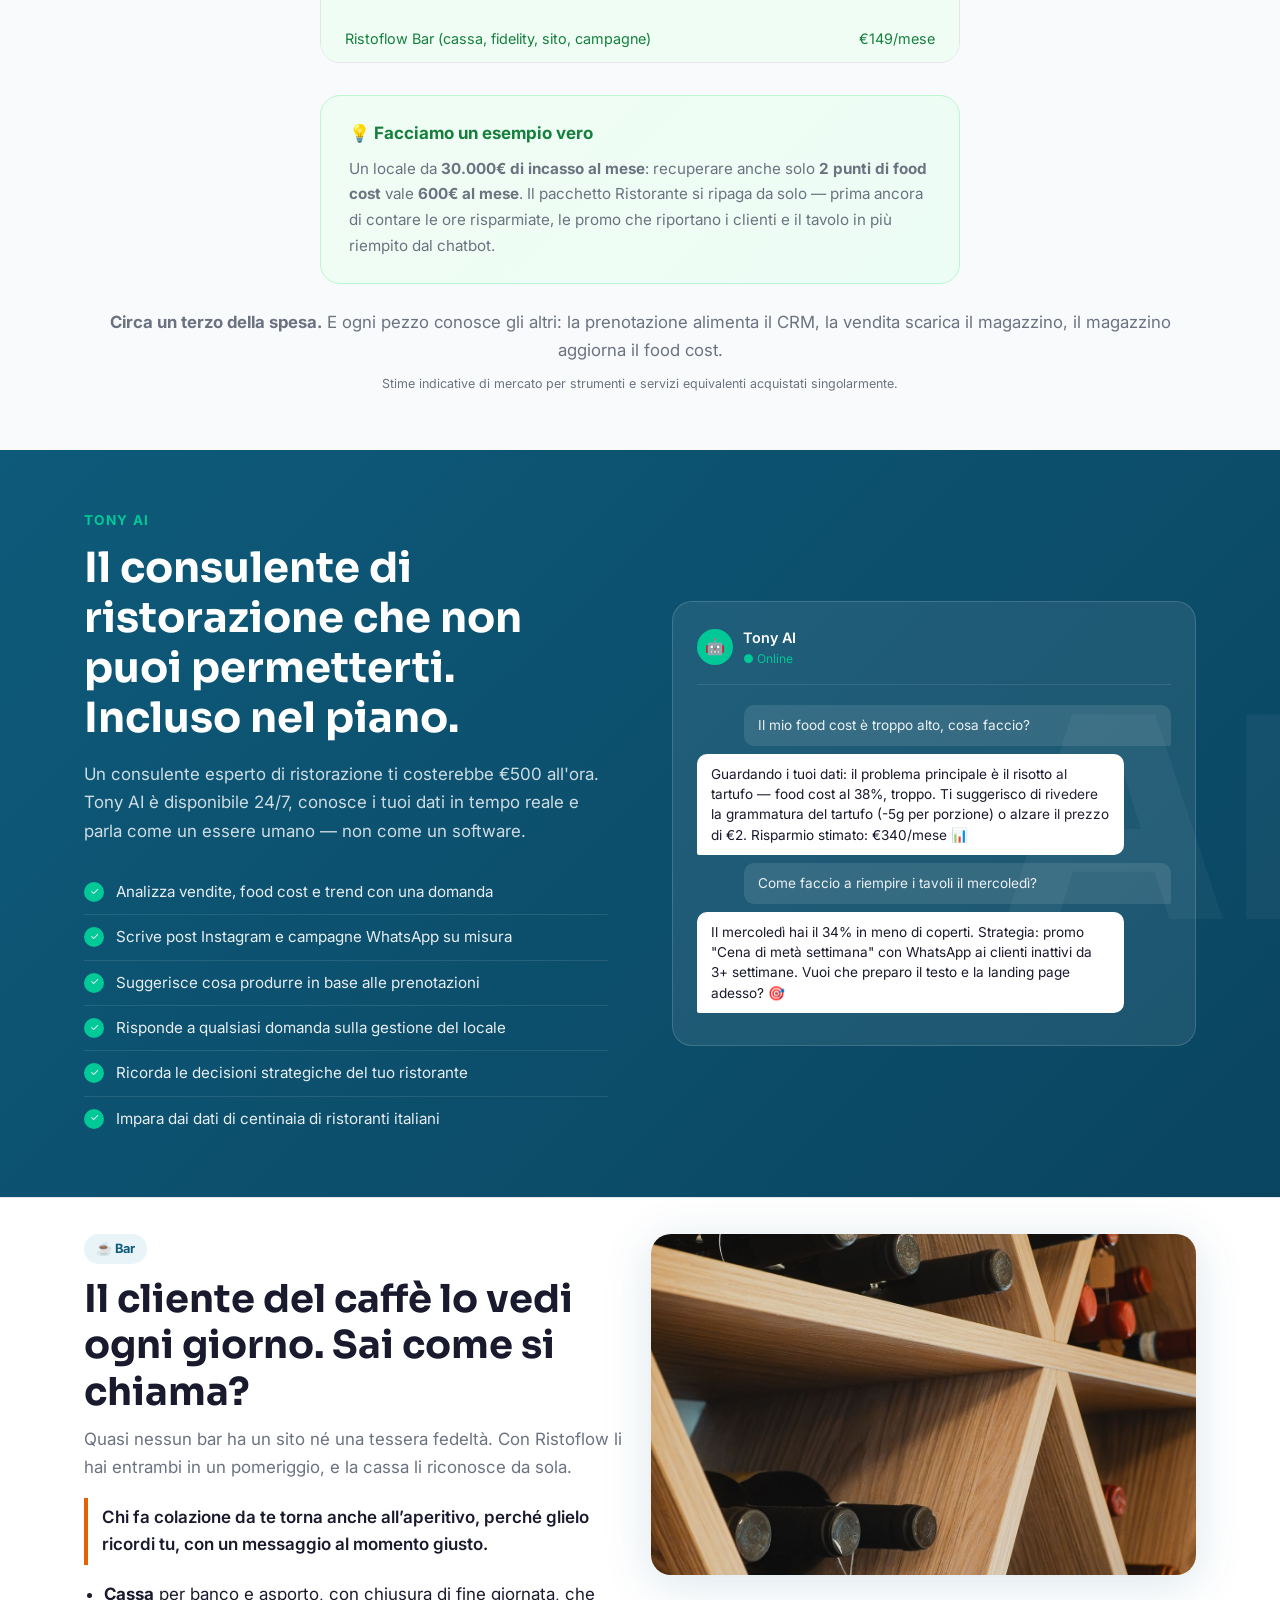
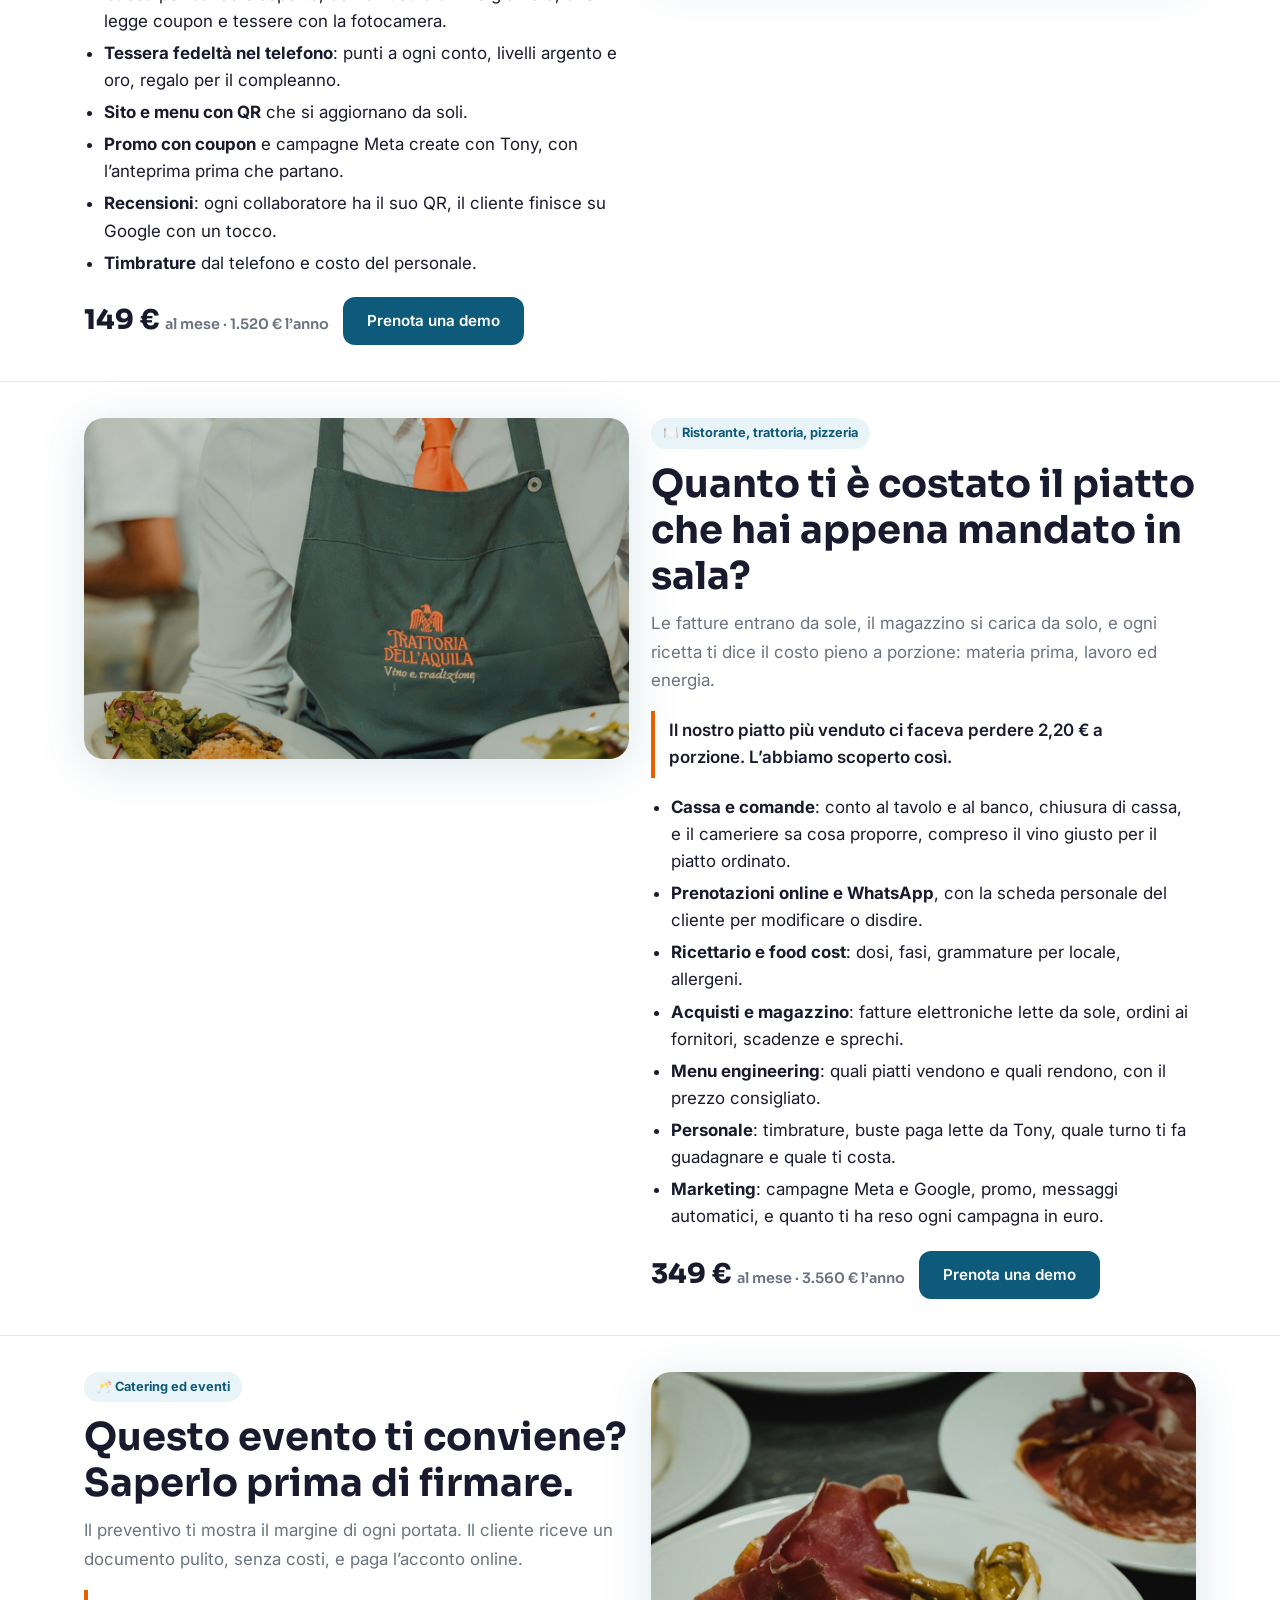
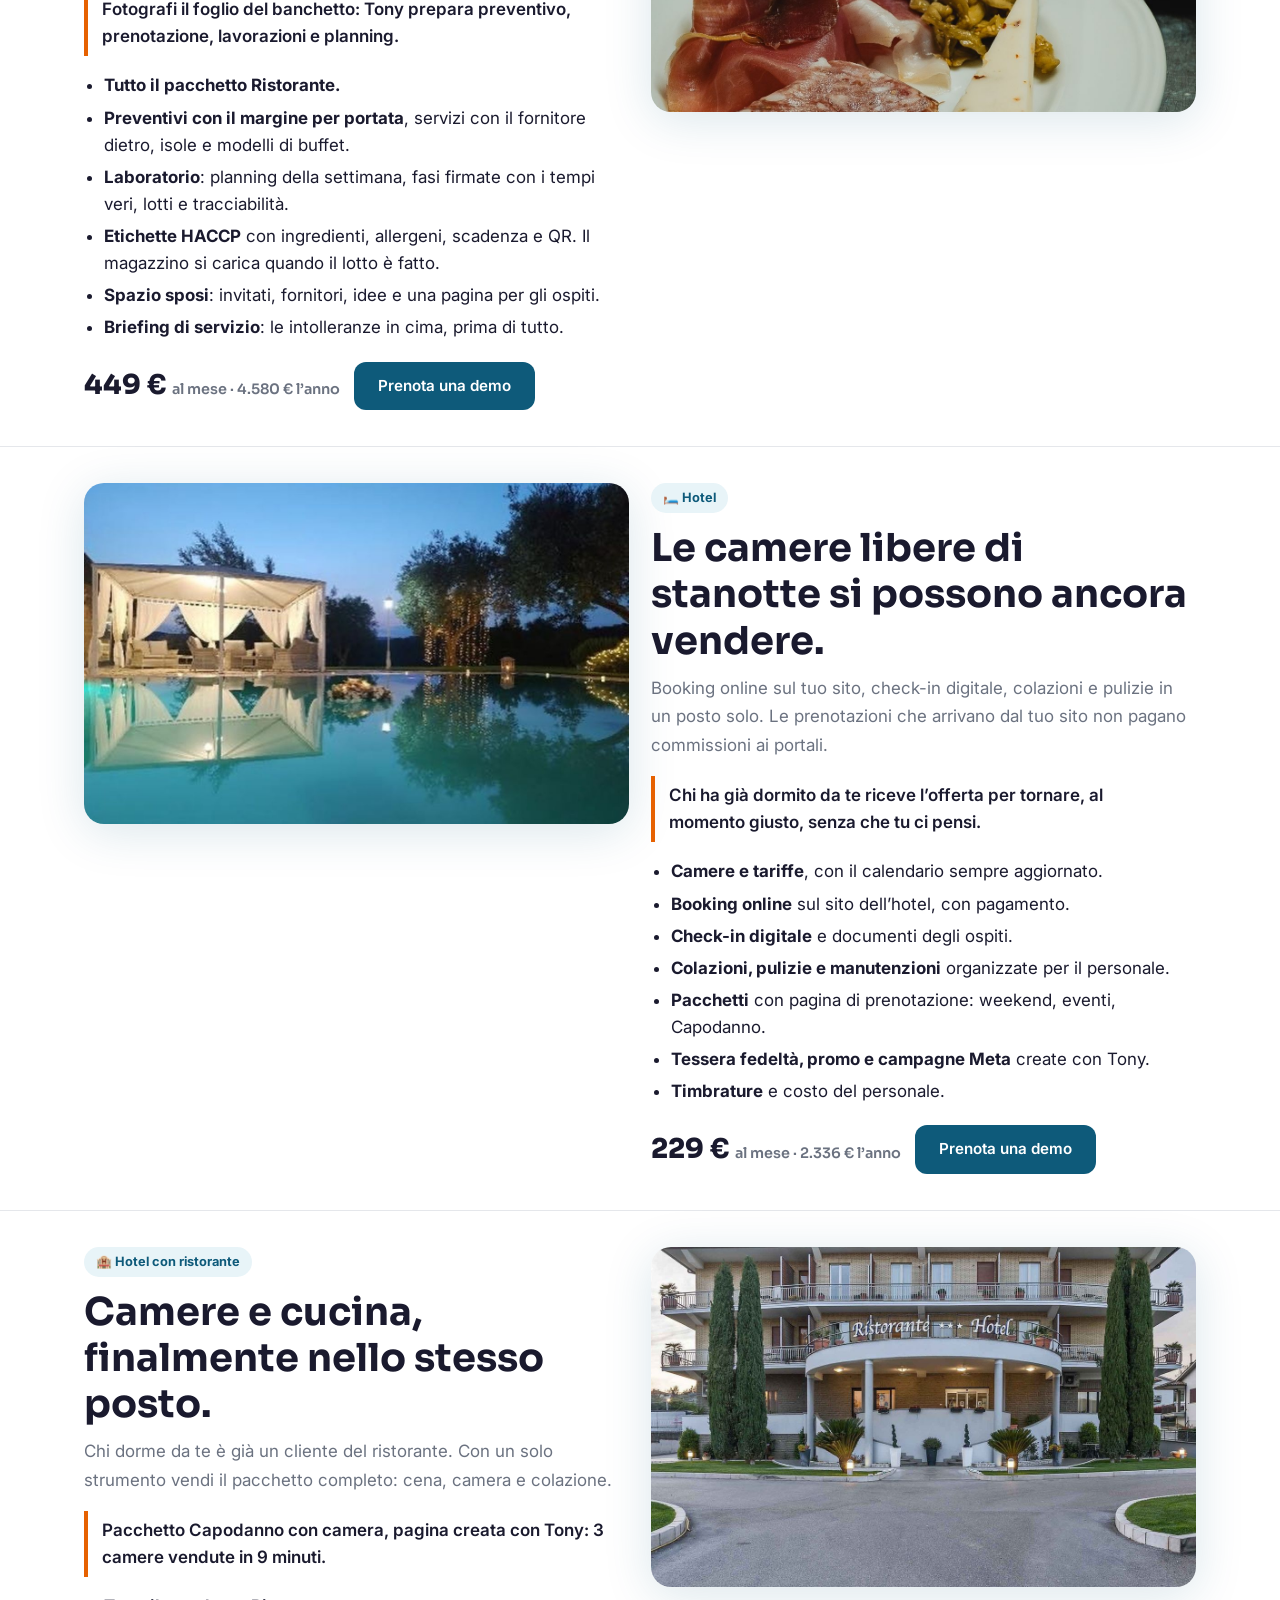
==== commit 85b05114: "Patch index.html" ====
--- a/index.html
+++ b/index.html
@@ -320,7 +320,7 @@
       <div>
         <span class="tl-tag">📣 Il marketing senza agenzia</span>
         <h2>Una sola campagna ha portato tre volte quello che costa Ristoflow in un anno.</h2>
-        <p>Capodanno 2026 nei nostri locali: menu, pagine e campagne li ha preparati Tony. In <span data-cap="giorni">16</span> giorni sono arrivati <span data-cap="valore">14.350 €</span> di cenoni confermati. Ristoflow Ristorante costa 3.560 € l’anno.</p>
+        <p>Capodanno 2026 nei nostri locali: menu, pagine e campagne li ha preparati Tony. In <span data-cap="giorni">16</span> giorni sono arrivati <span data-cap="valore">13.990 €</span> di cenoni confermati. Ristoflow Ristorante costa 3.560 € l’anno.</p>
         <p>Niente agenzia che non ha mai assaggiato i tuoi piatti: le campagne le crea Tony, che conosce il tuo menu, i tuoi orari e i tuoi clienti. Tu guardi l’anteprima e decidi. Poi vedi quanto ti ha reso ogni campagna, in euro.</p>
       </div>
     </div>
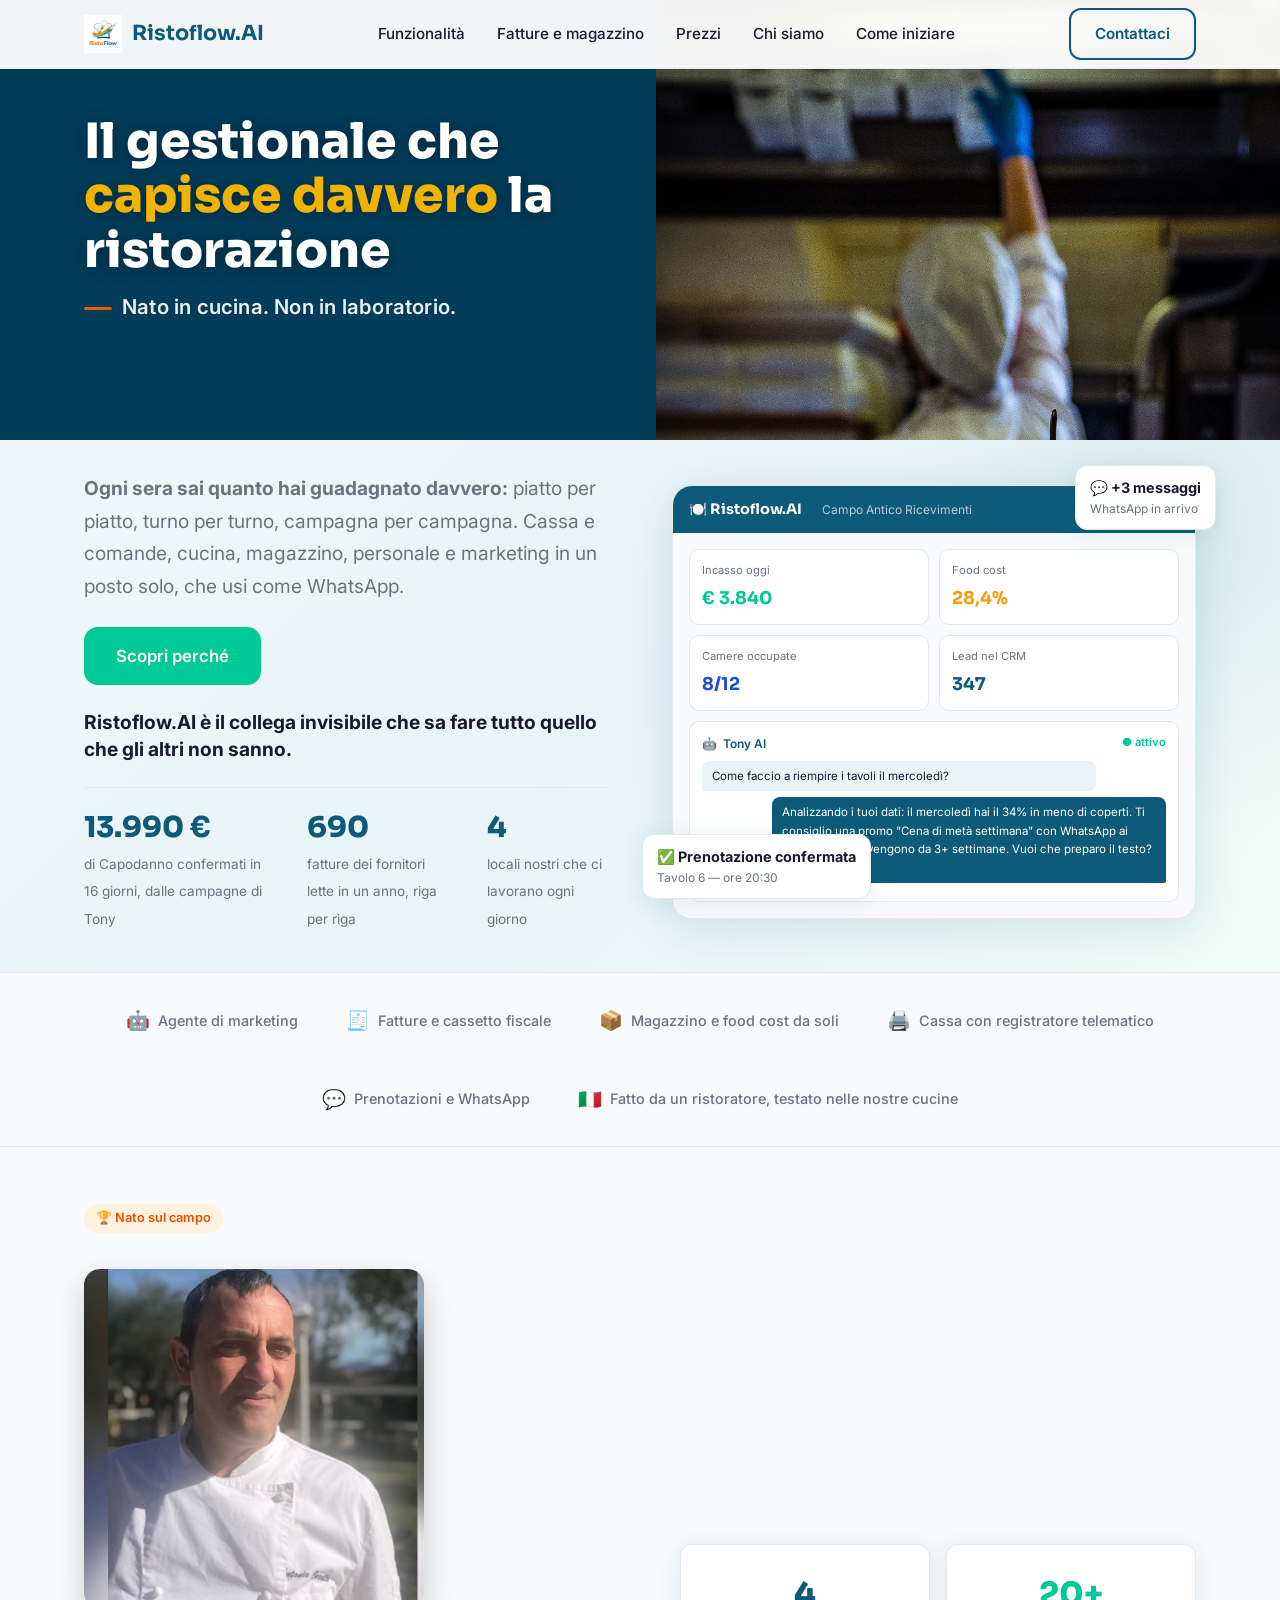
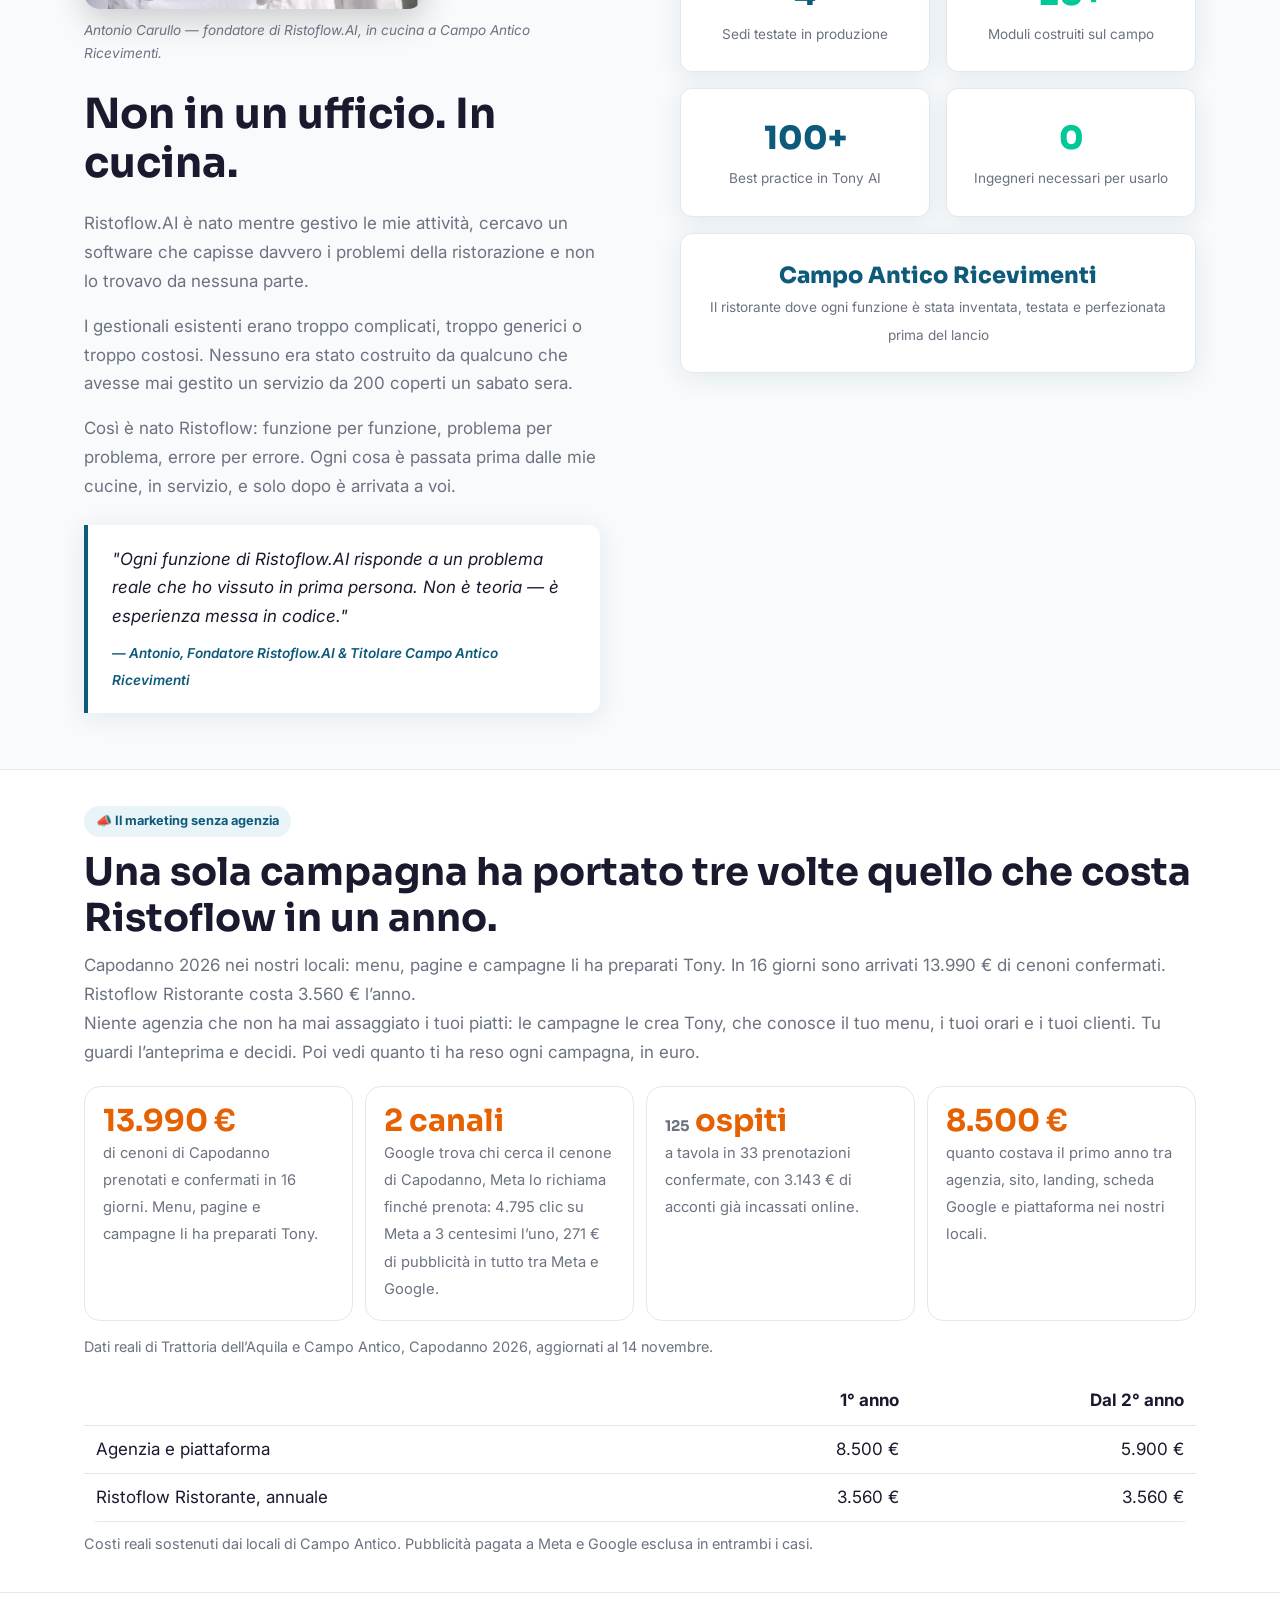
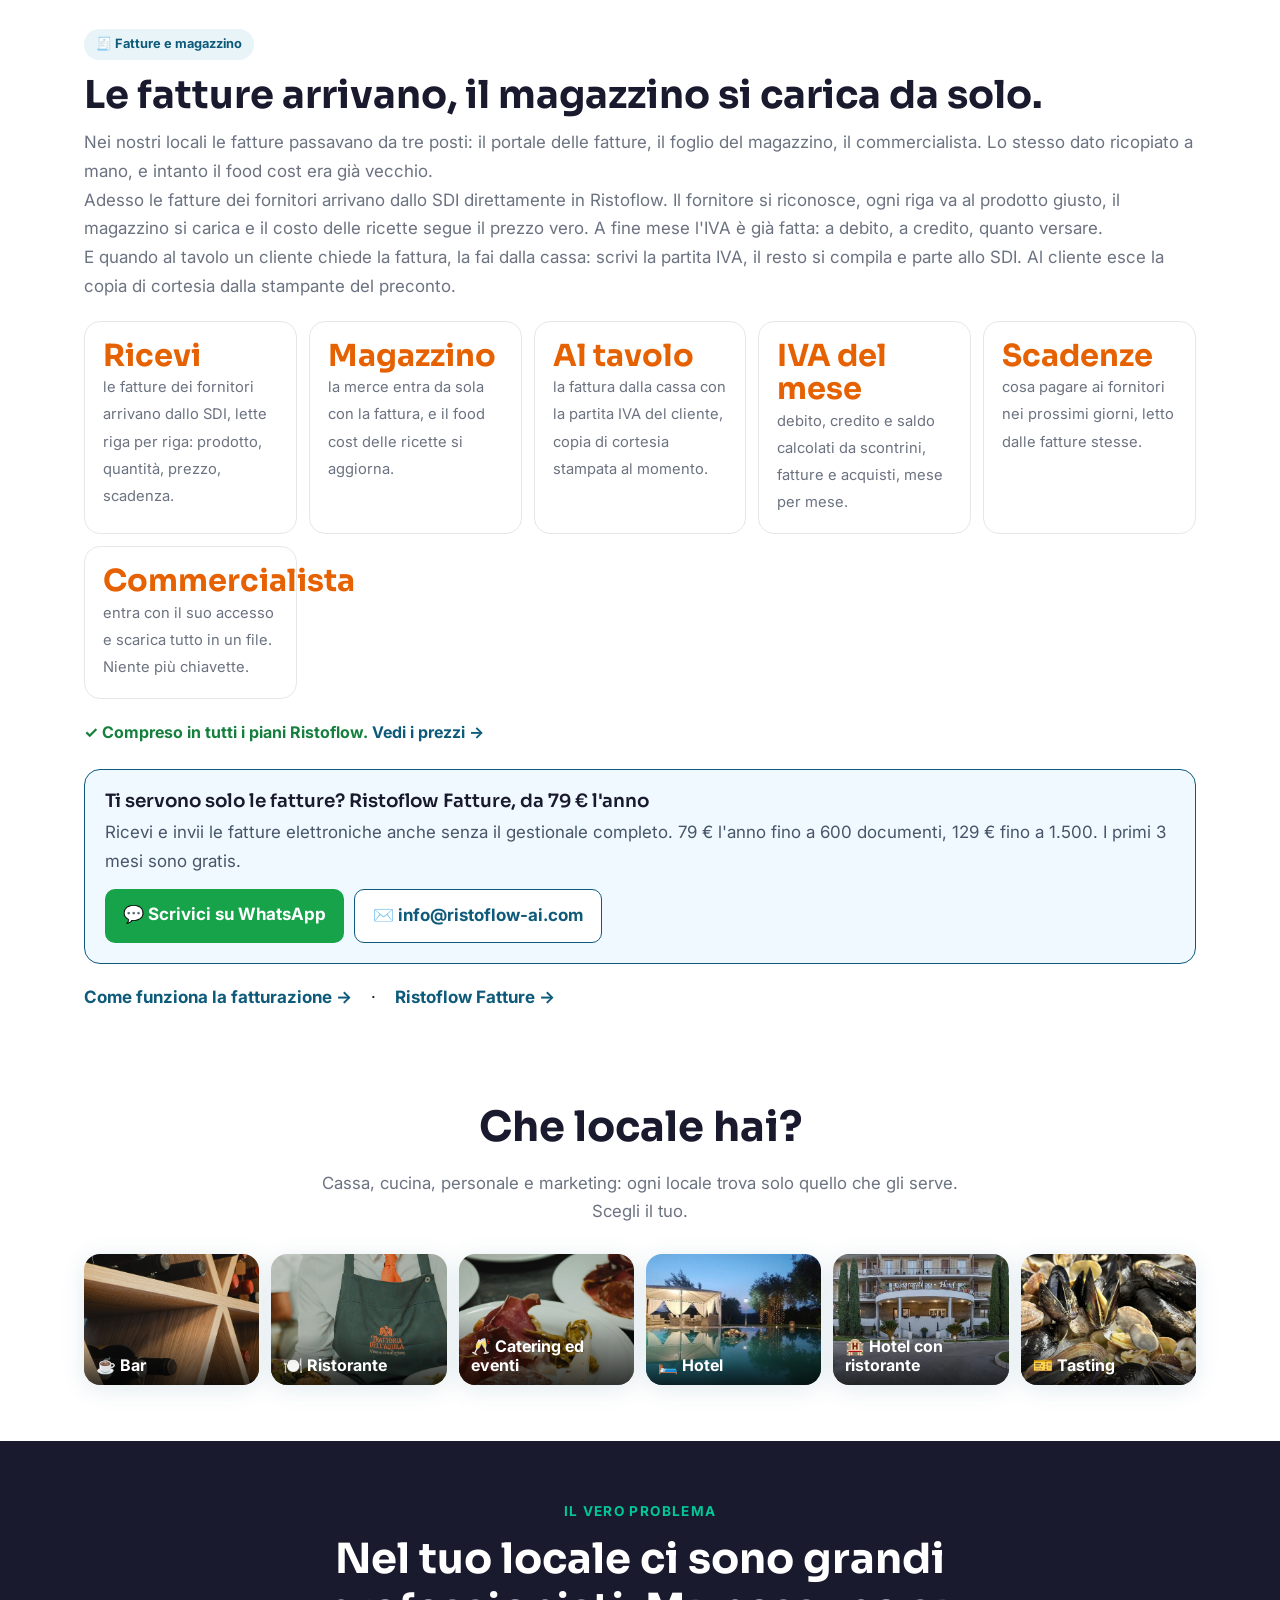
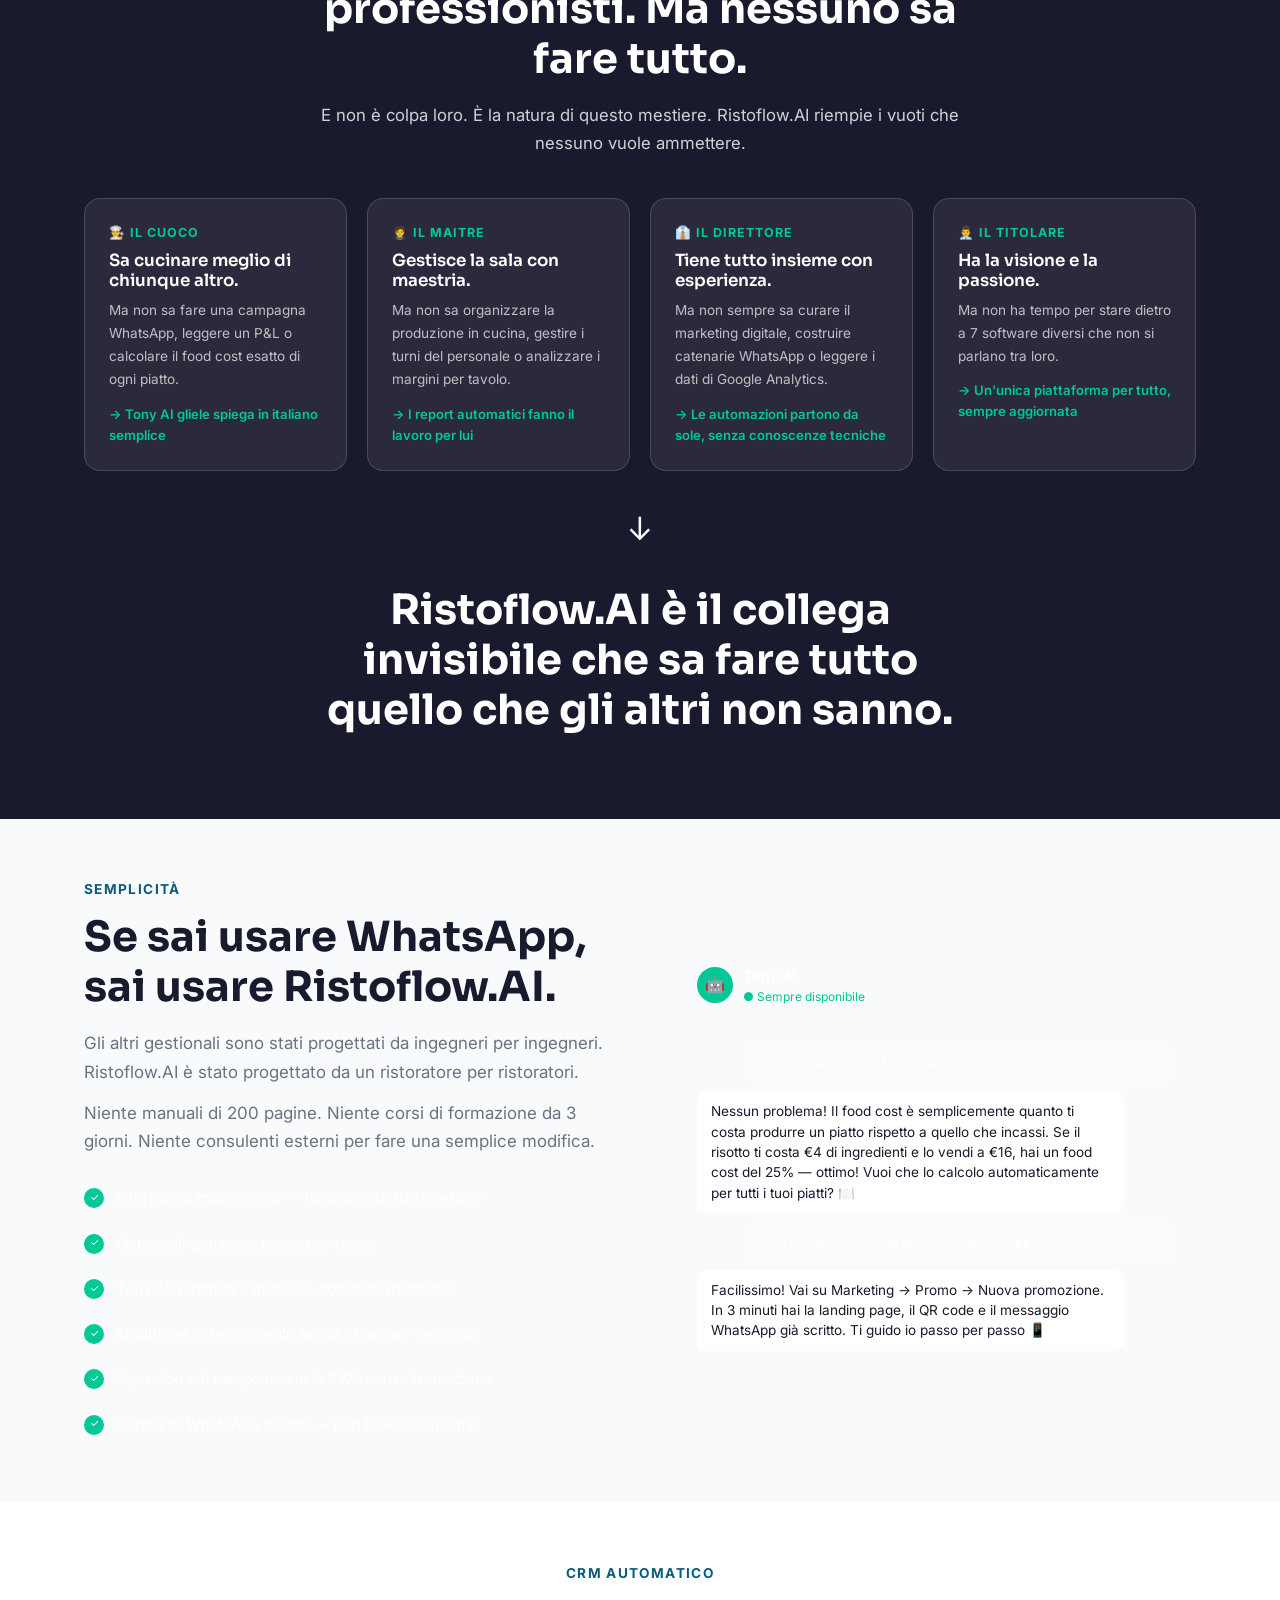
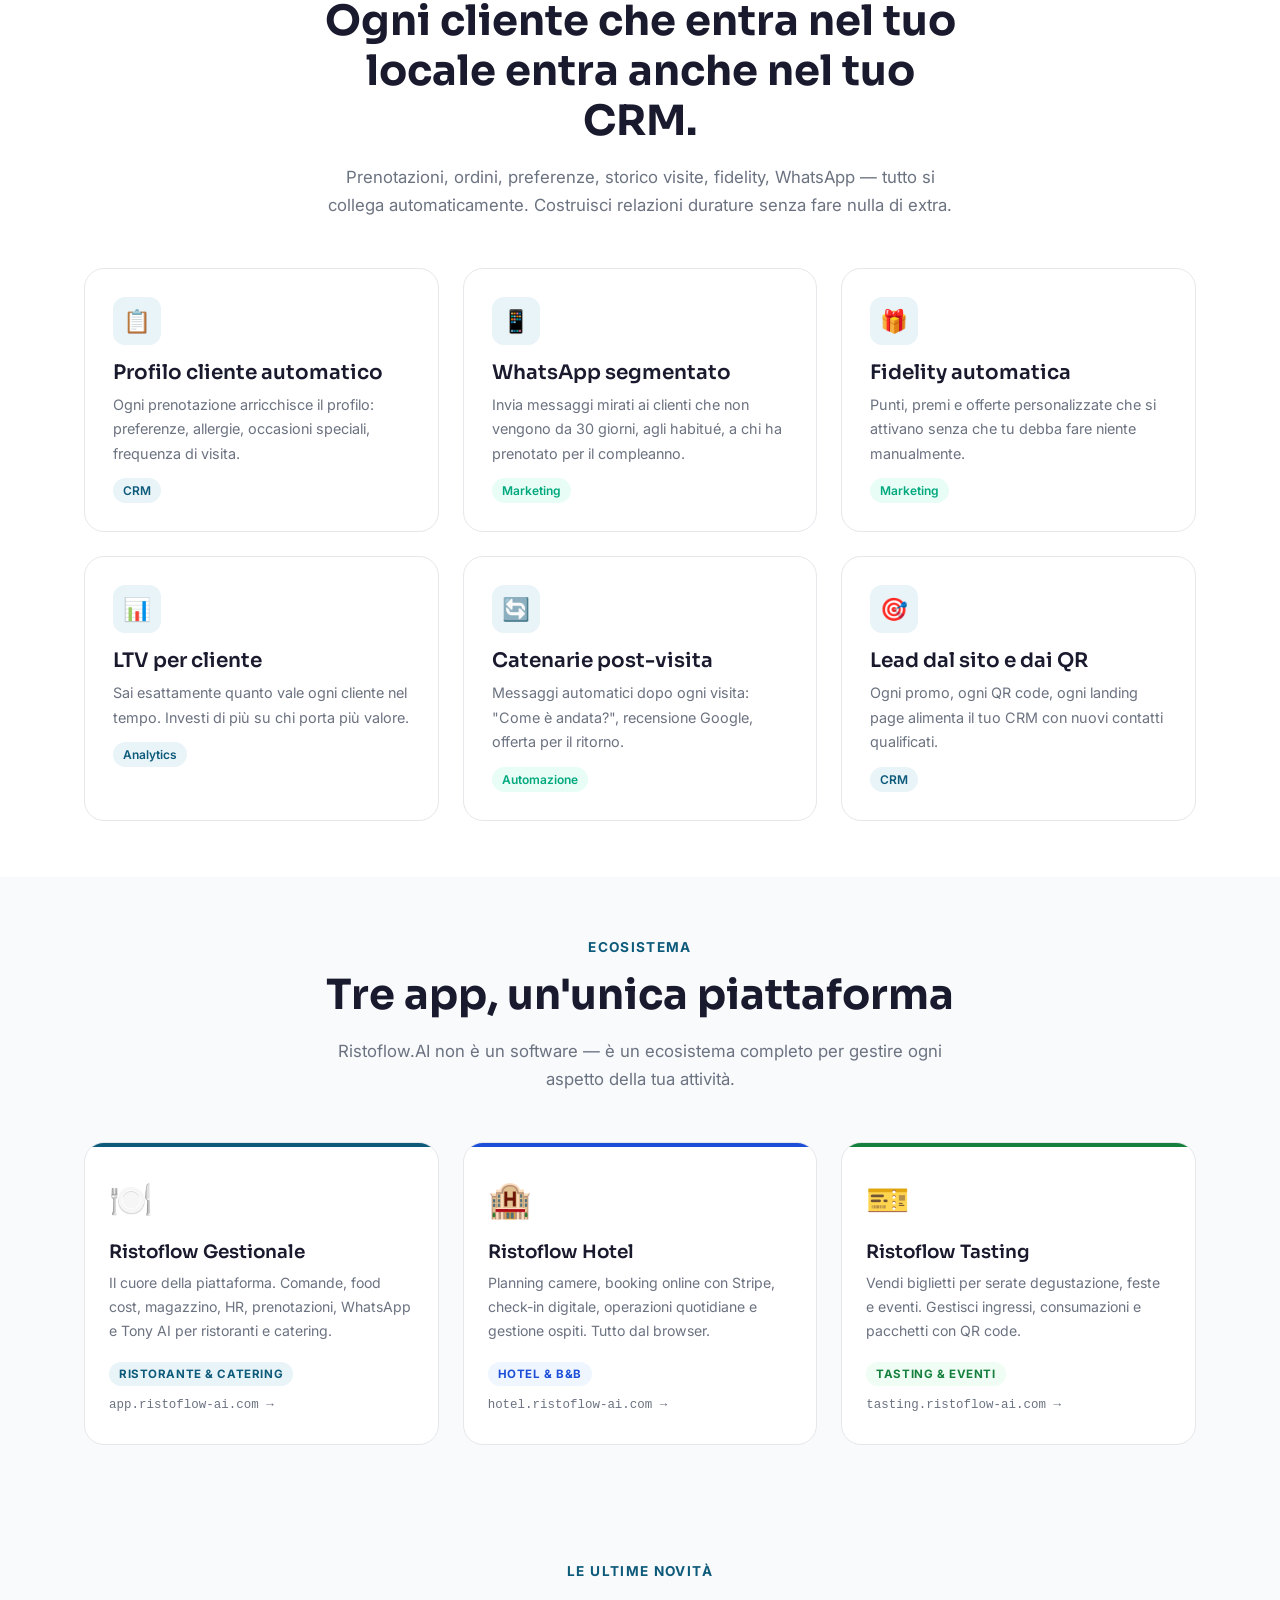
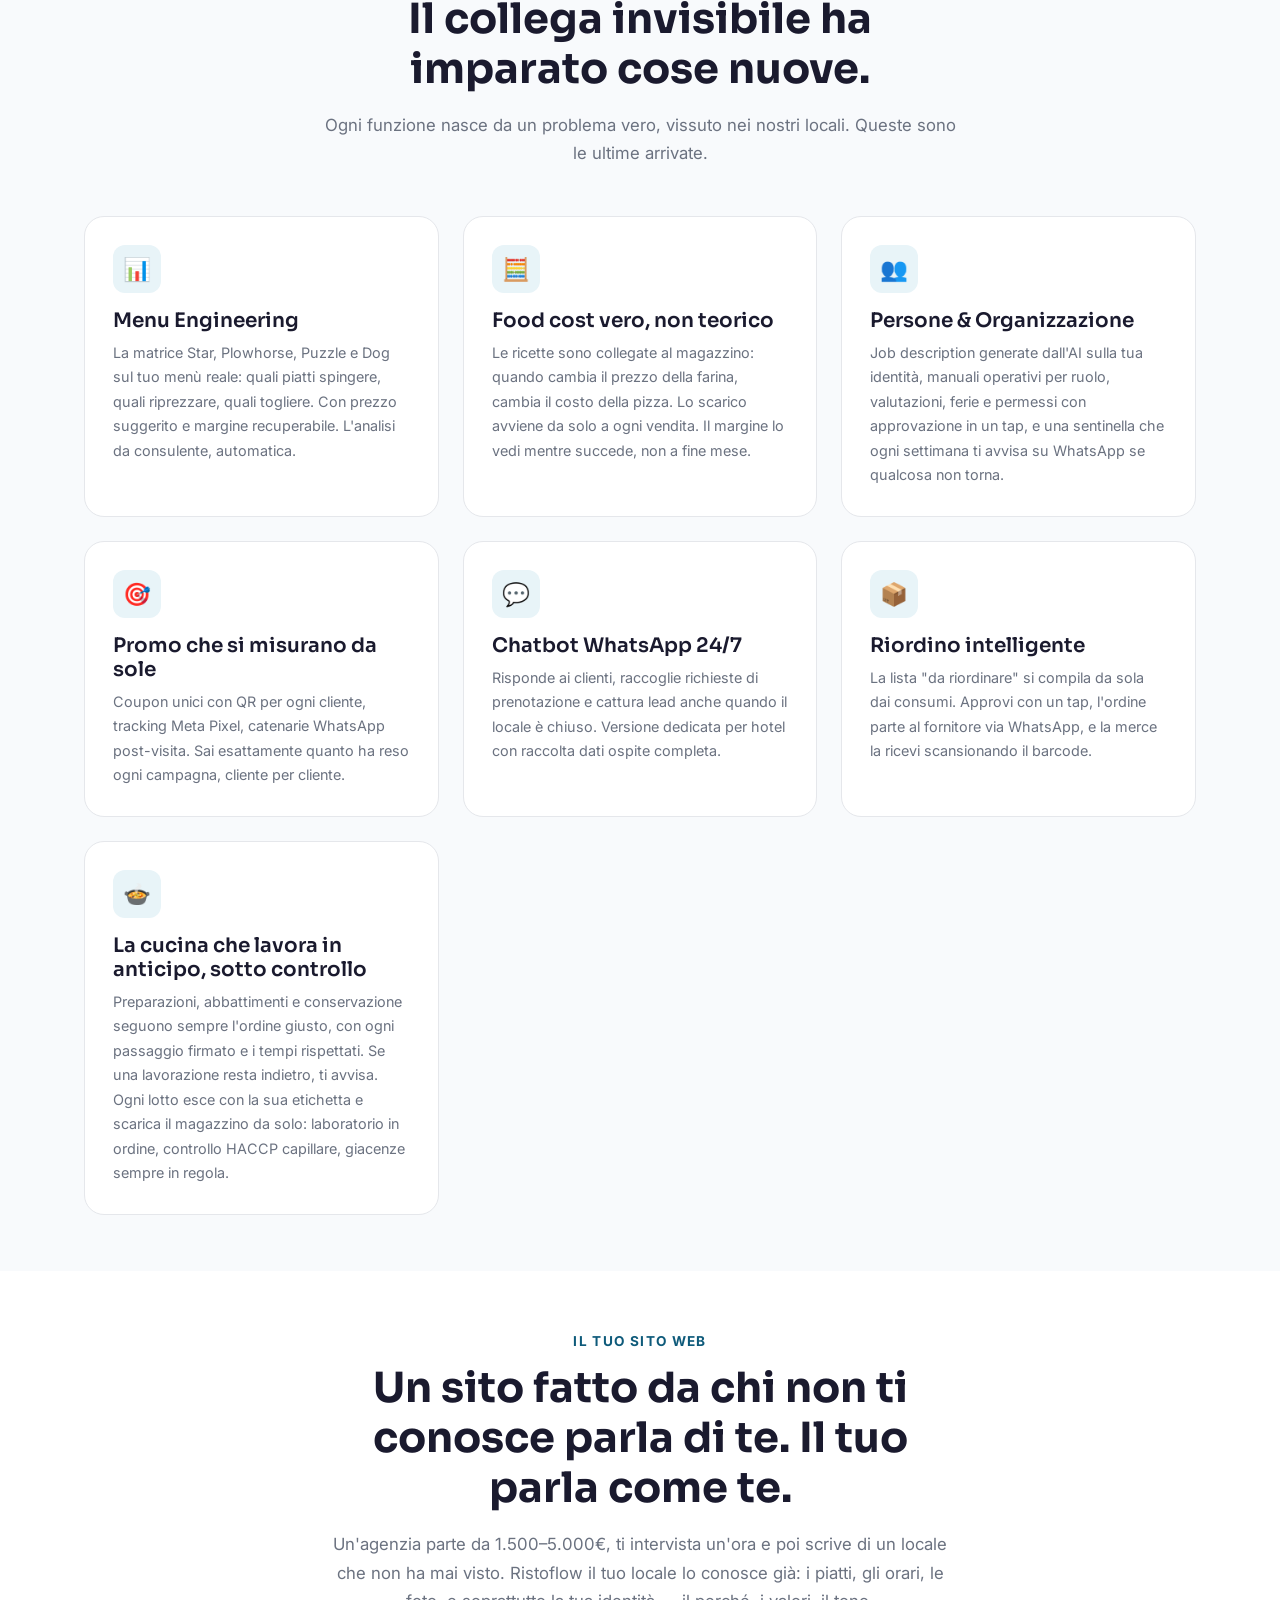
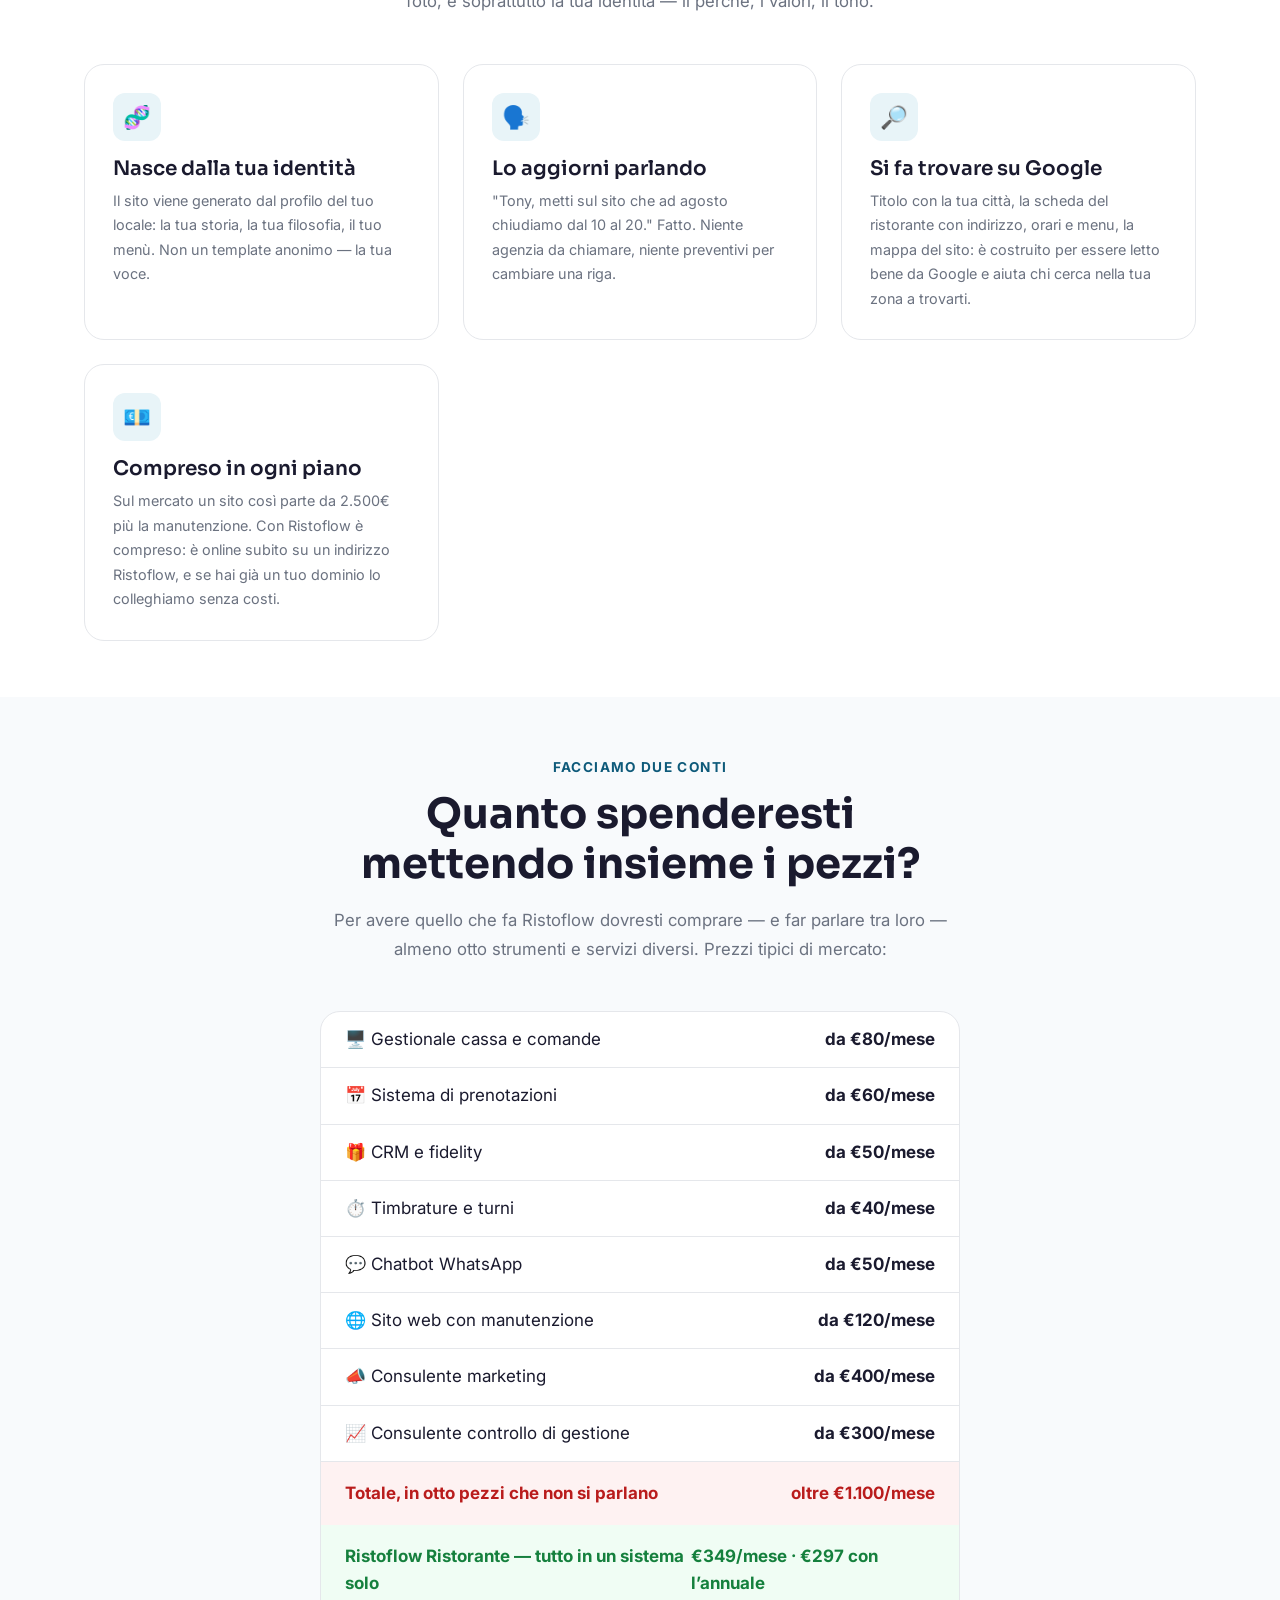
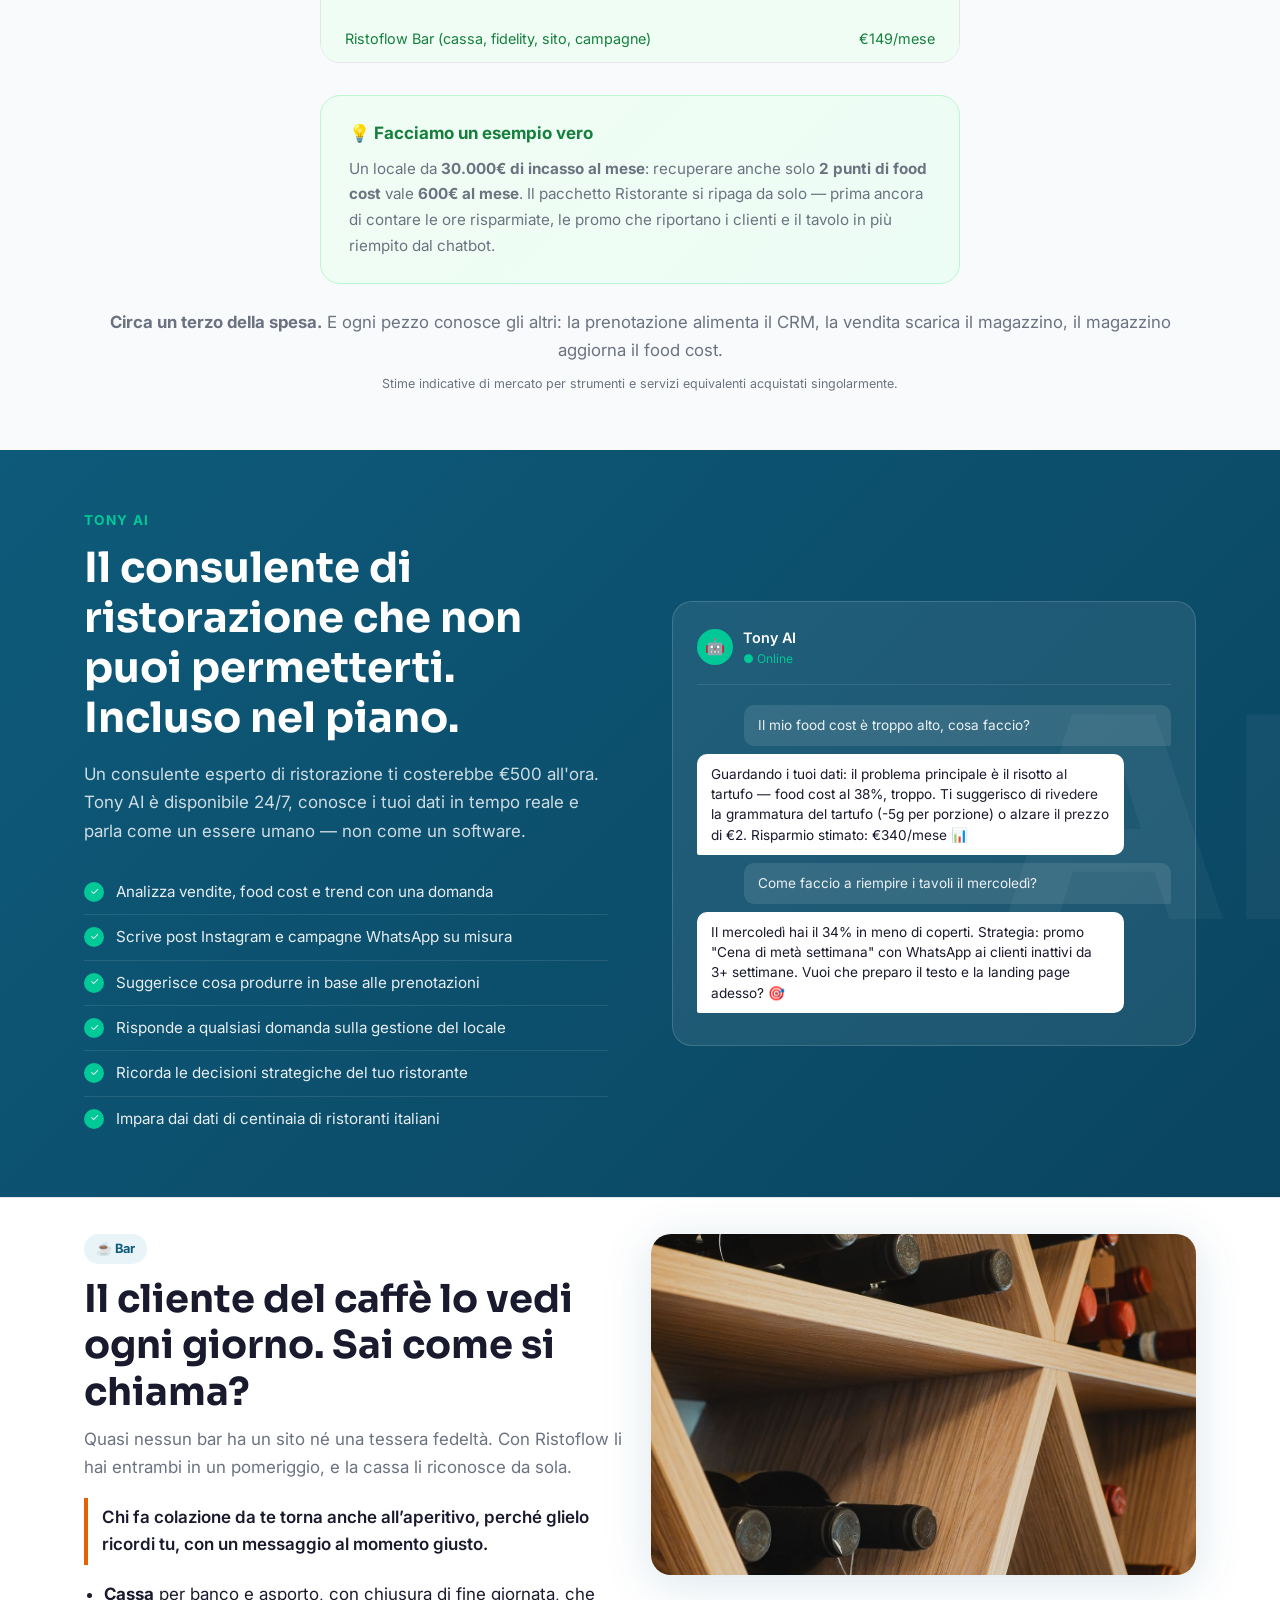
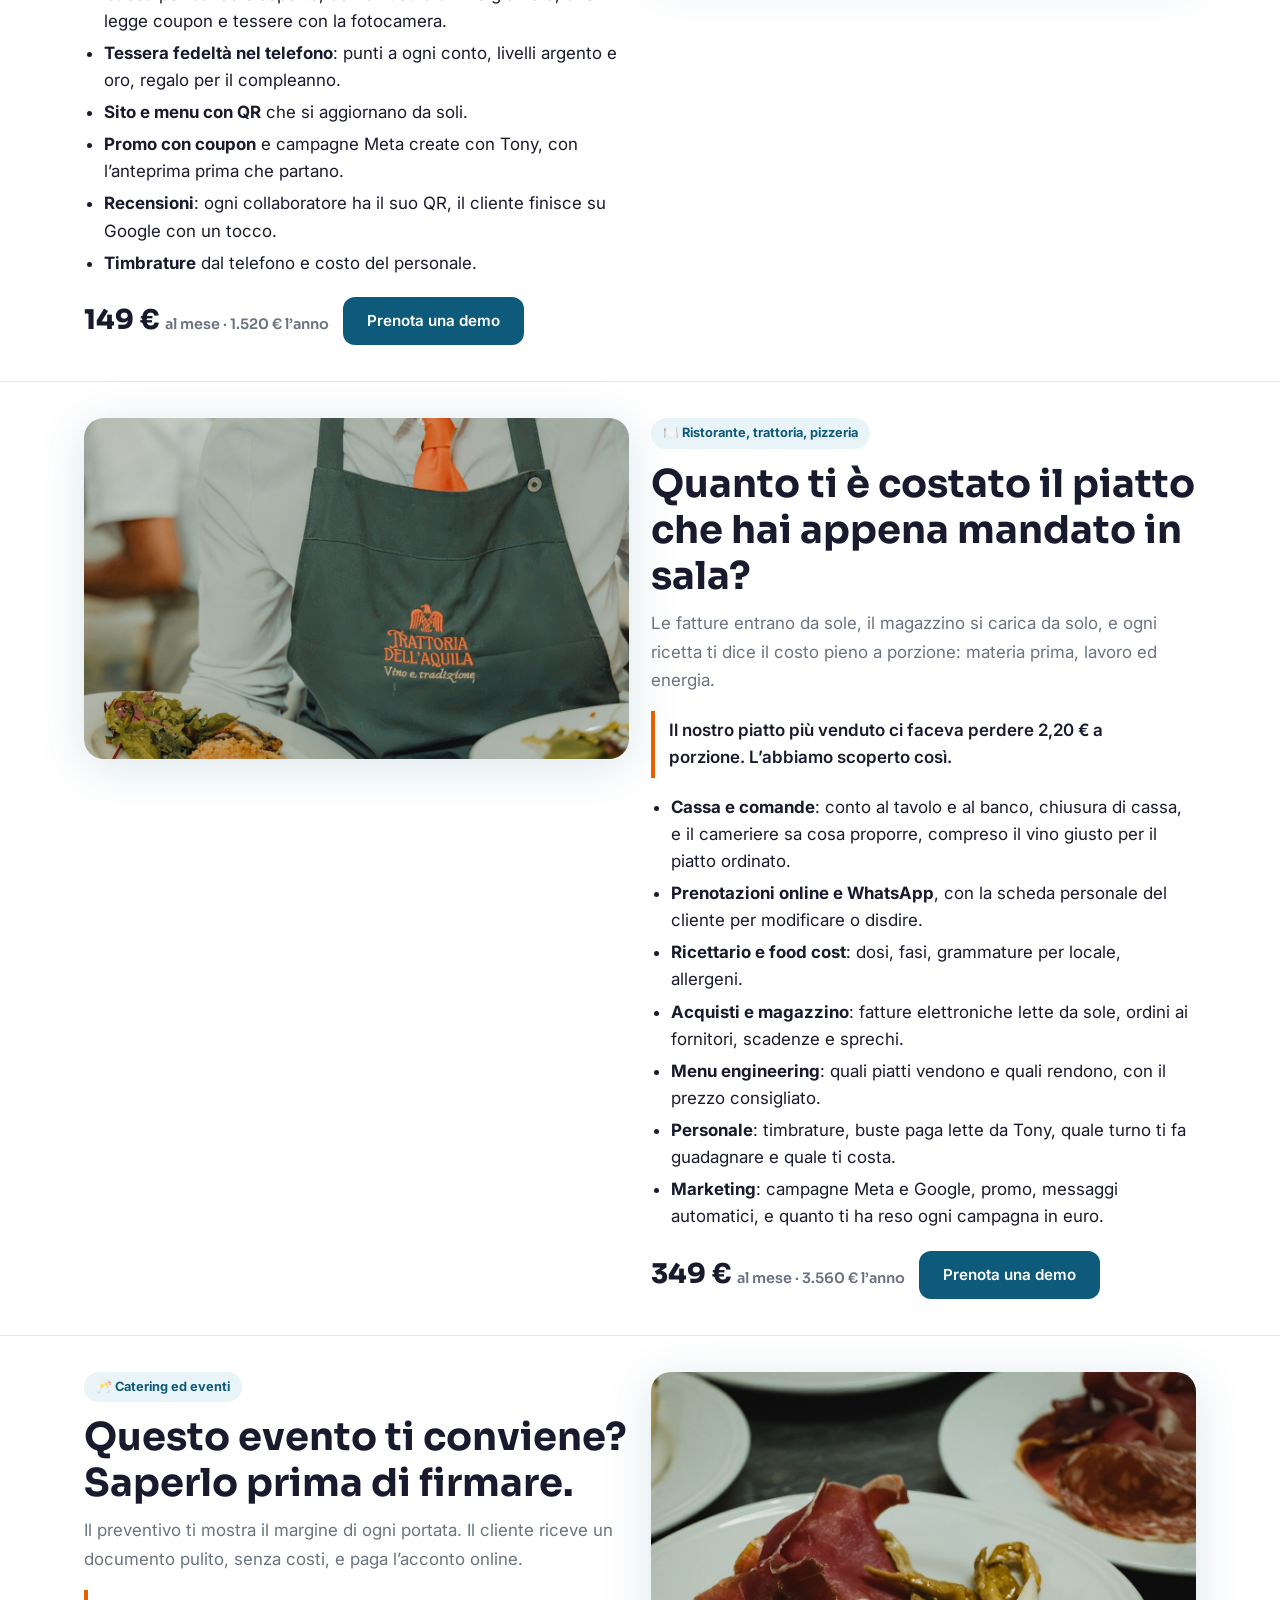
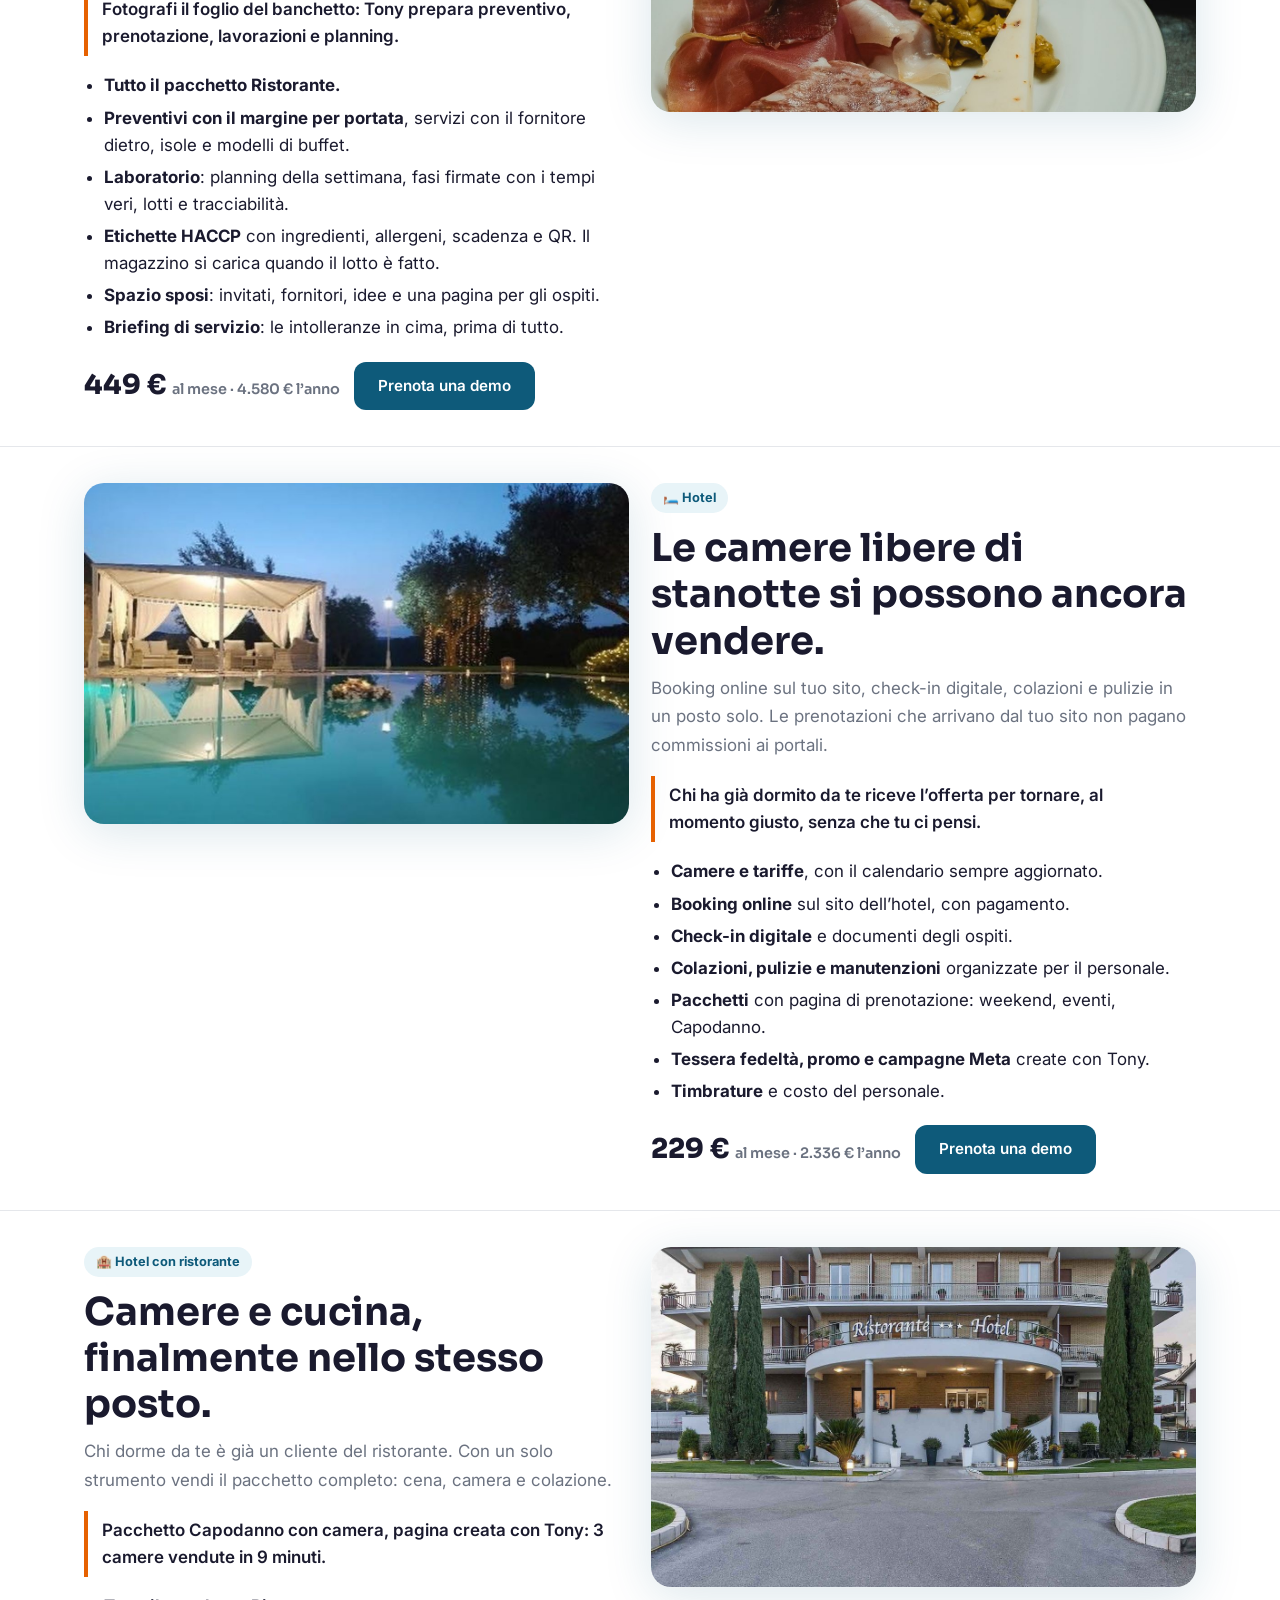
==== commit 51218887: "Patch index.html" ====
--- a/index.html
+++ b/index.html
@@ -188,7 +188,7 @@
         <p class="hero-tagline" style="margin-top:24px;font-size:1.25rem;font-weight:700;line-height:1.4;color:var(--text);max-width:640px;">Ristoflow.AI è il collega invisibile che sa fare tutto quello che gli altri non sanno.</p>
         <div class="hero-stats">
           <div class="hero-stat">
-            <strong data-cap="valore">14.350 €</strong>
+            <strong data-cap="valore">13.990 €</strong>
             <span>di Capodanno confermati in <span data-cap="giorni">16</span> giorni, dalle campagne di Tony</span>
           </div>
           <div class="hero-stat">
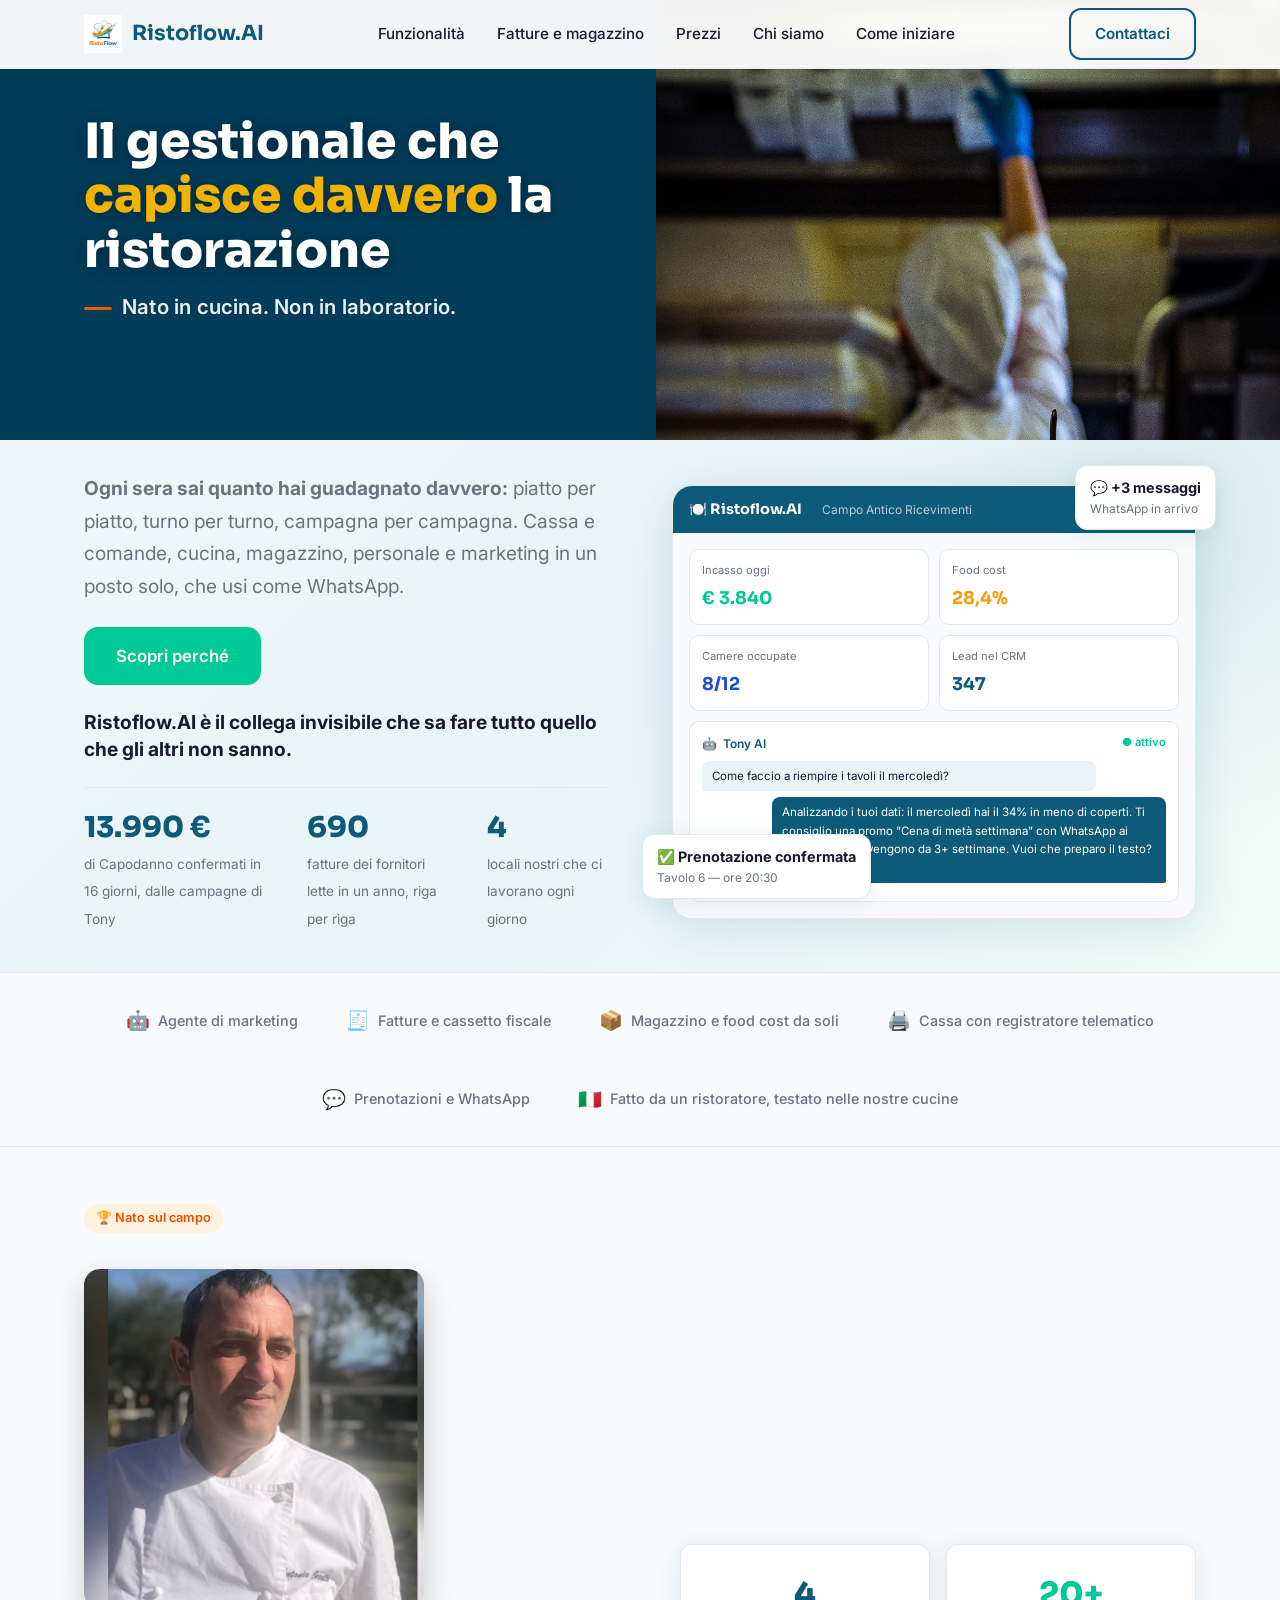
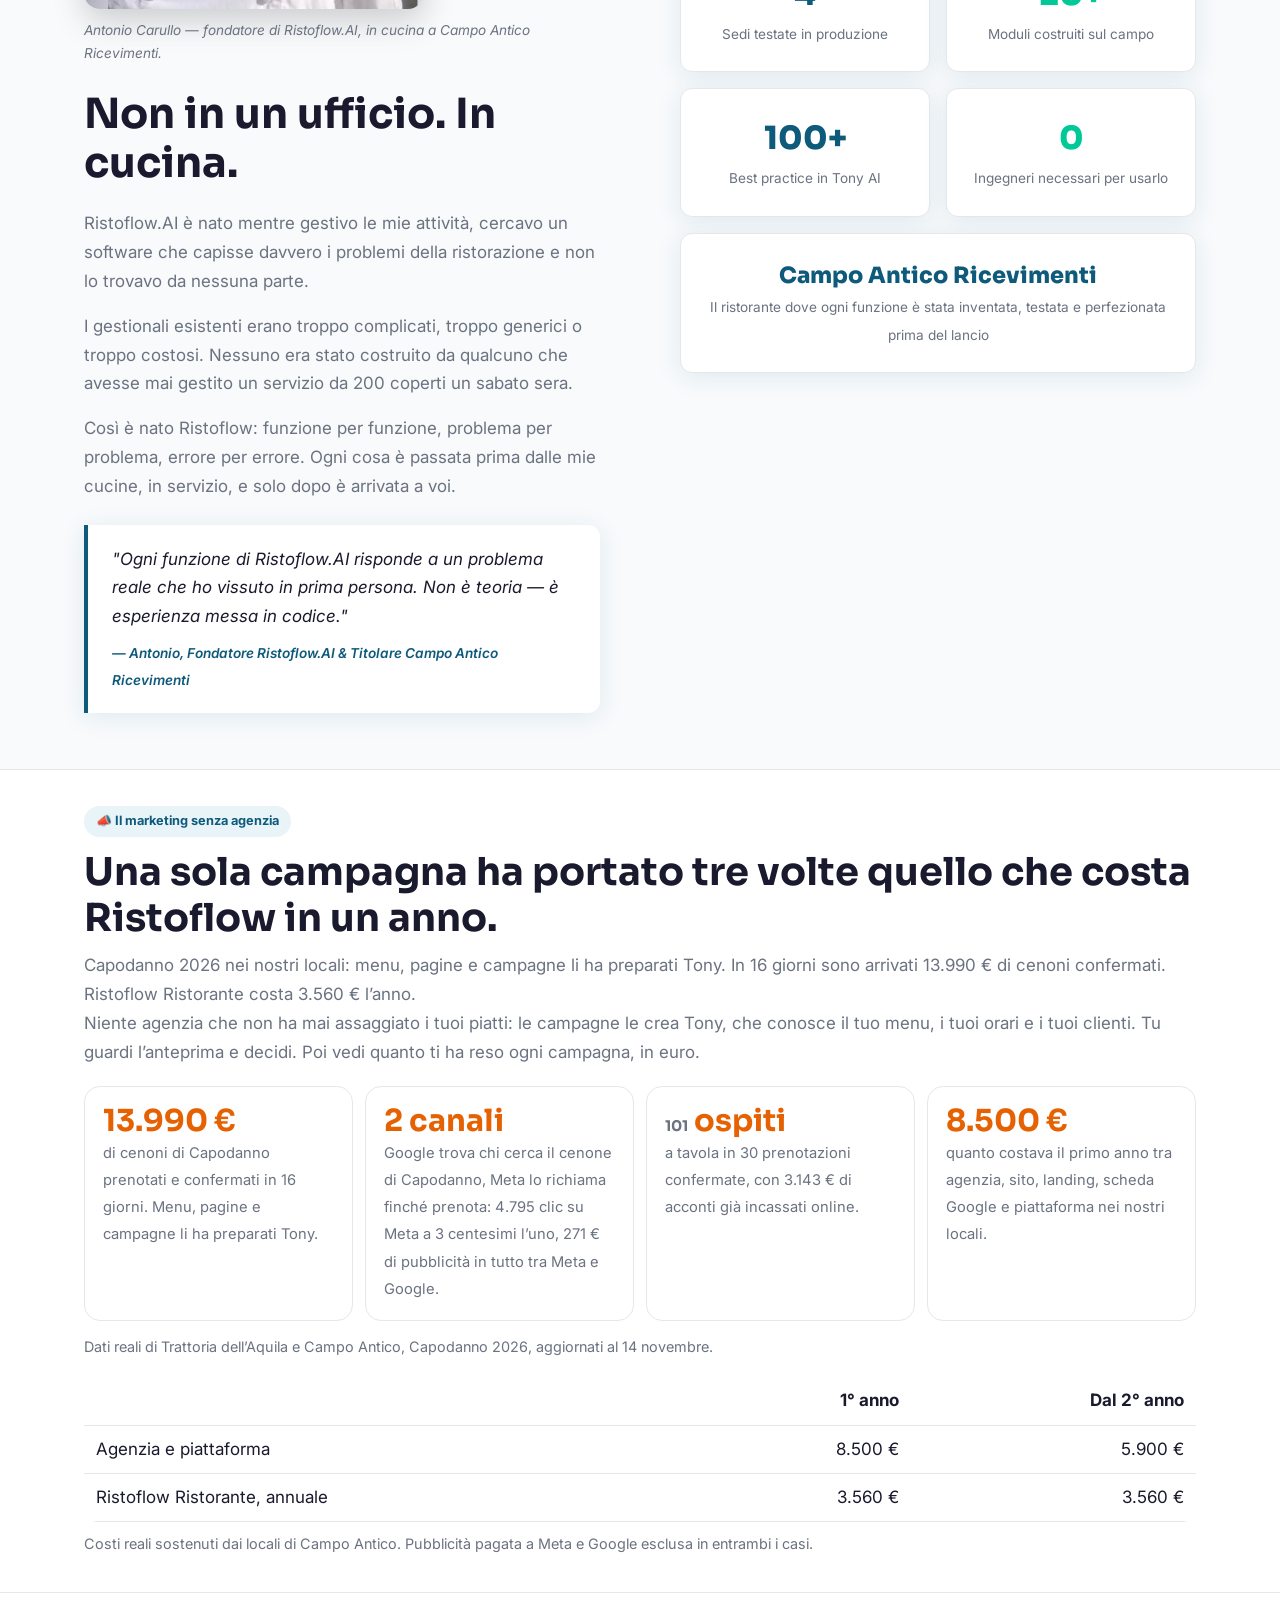
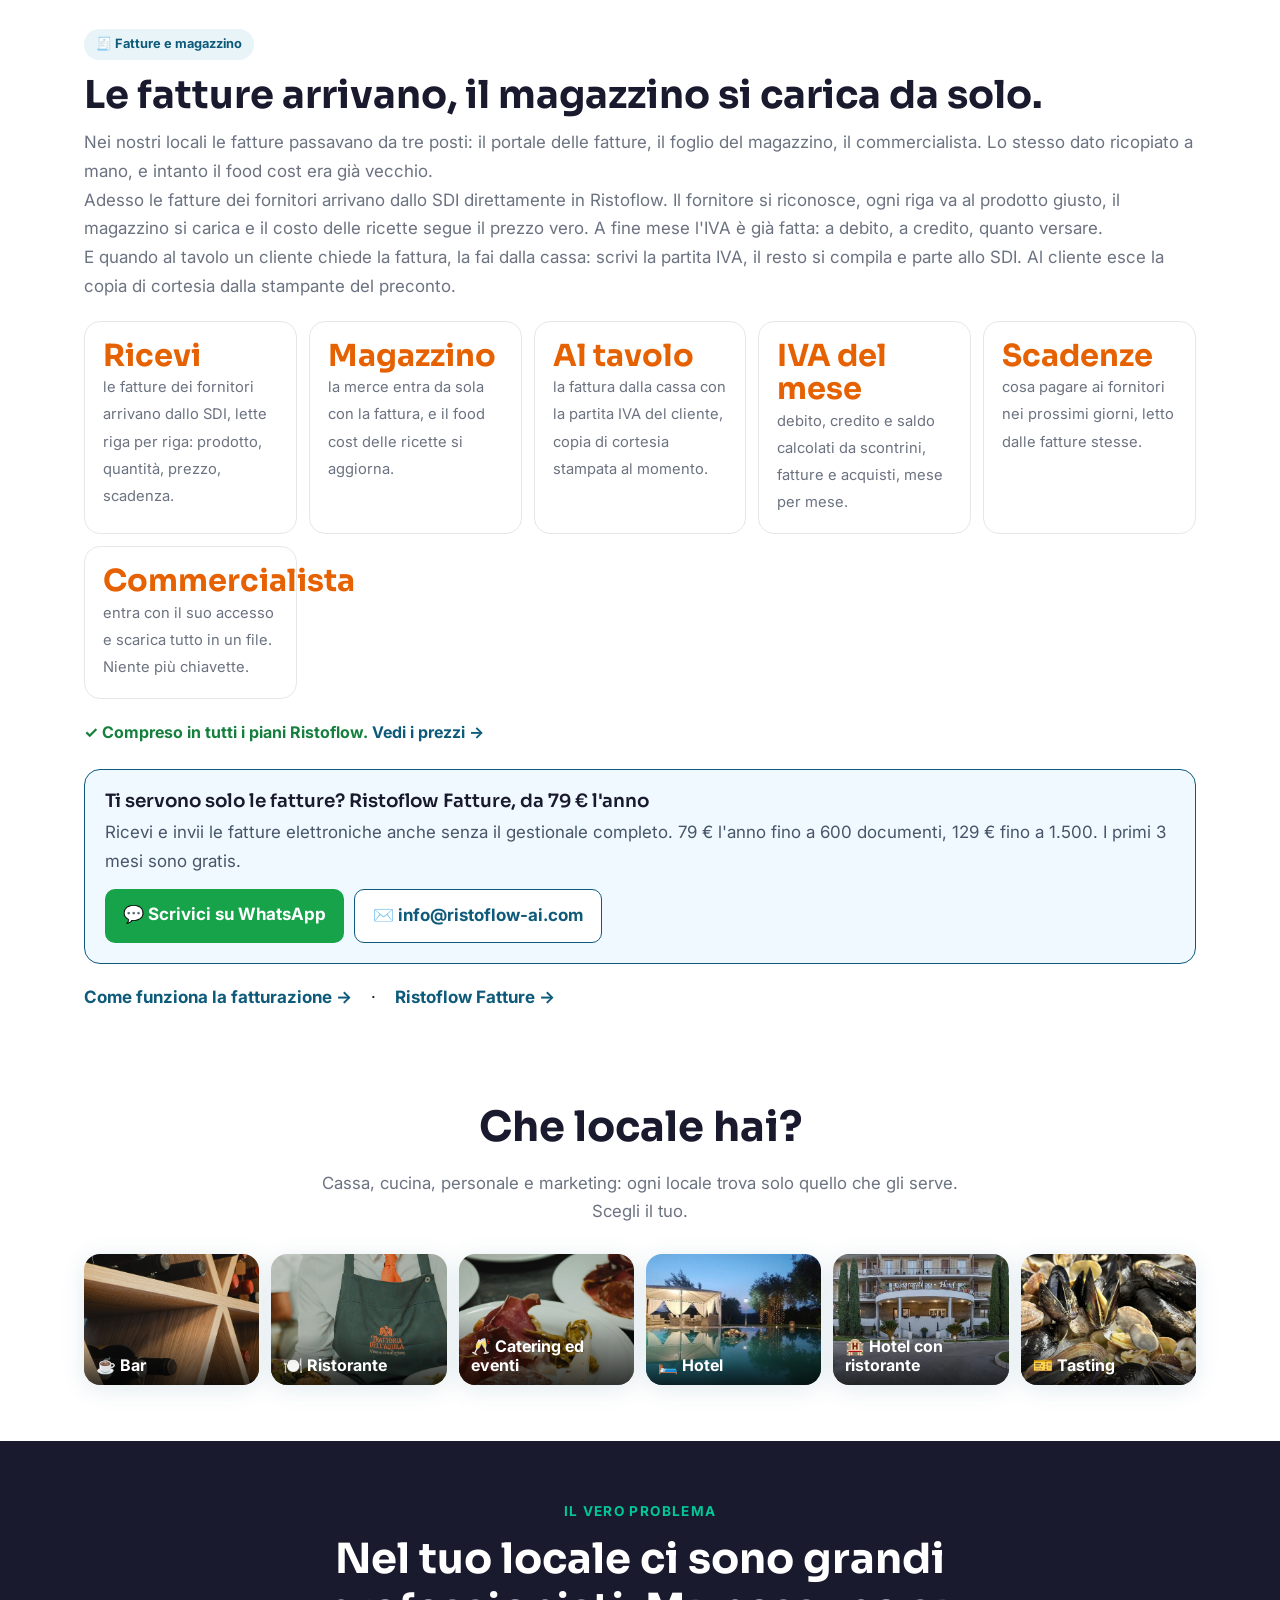
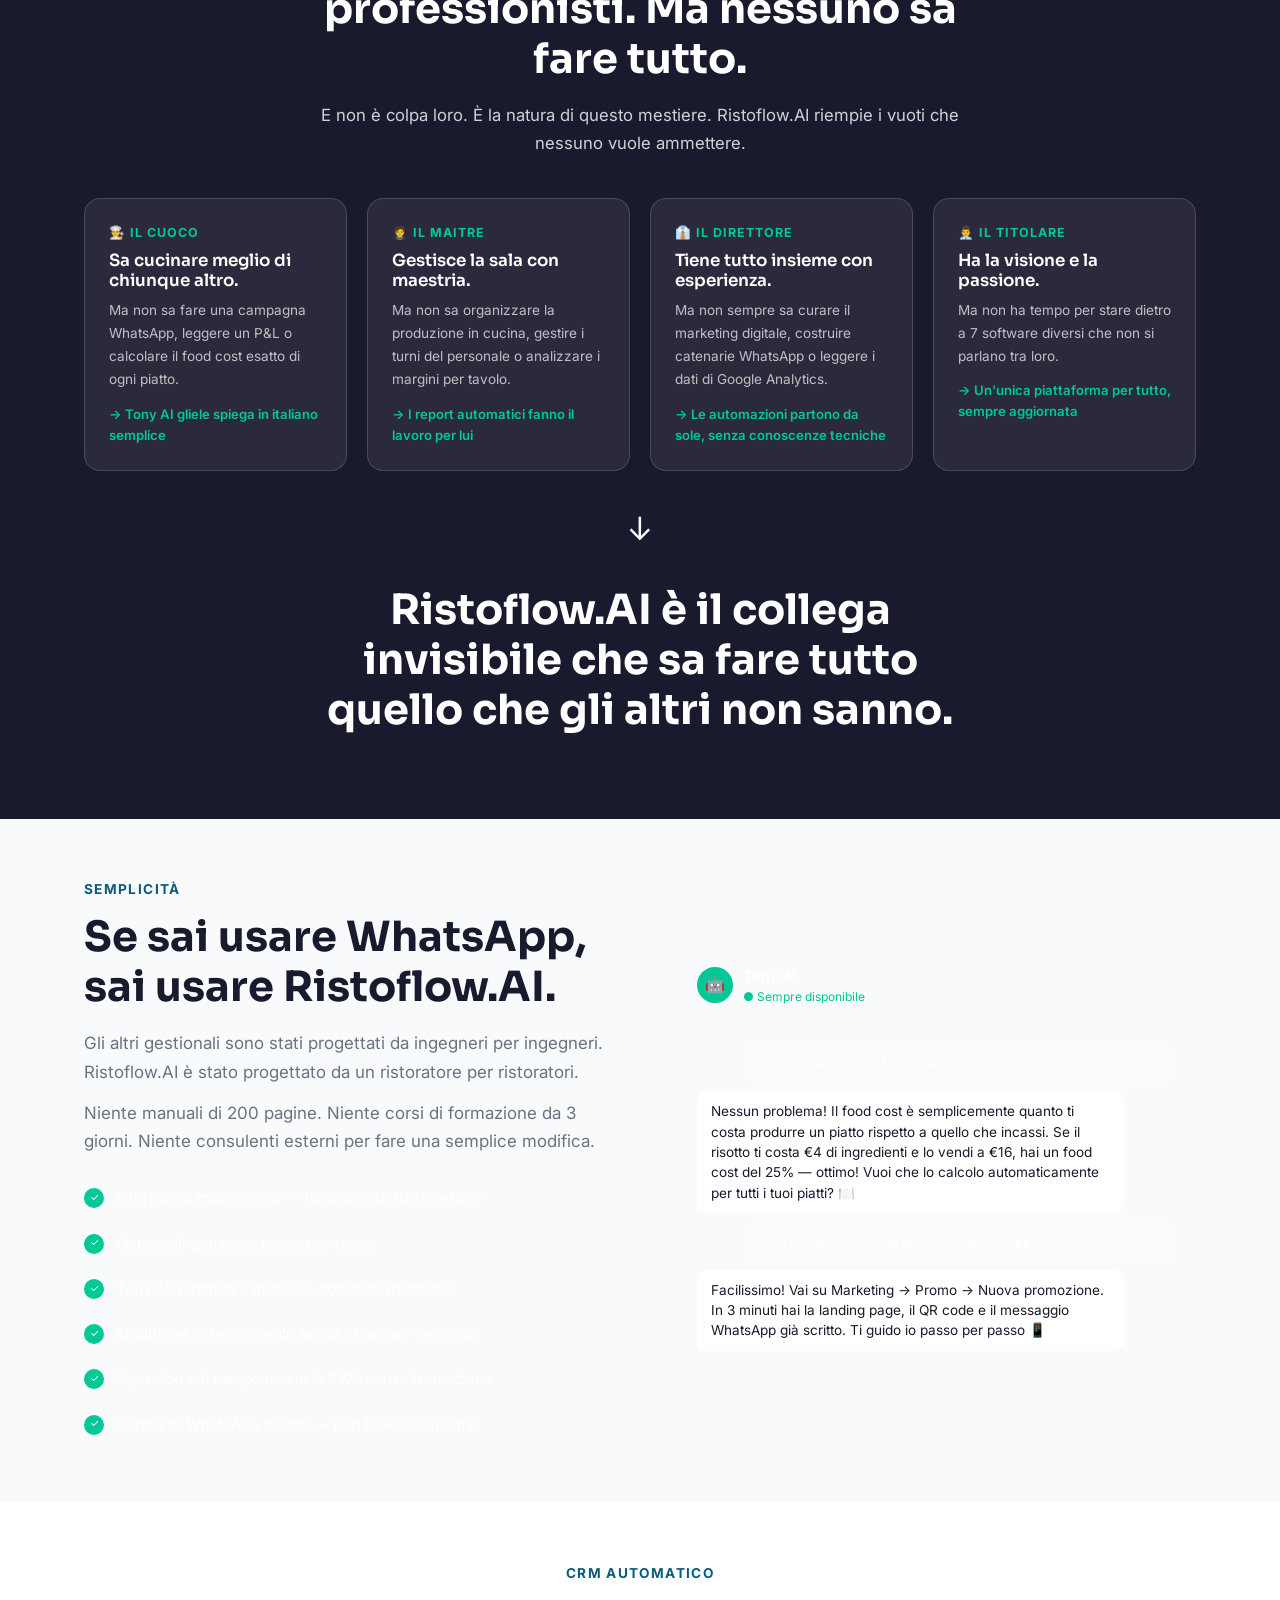
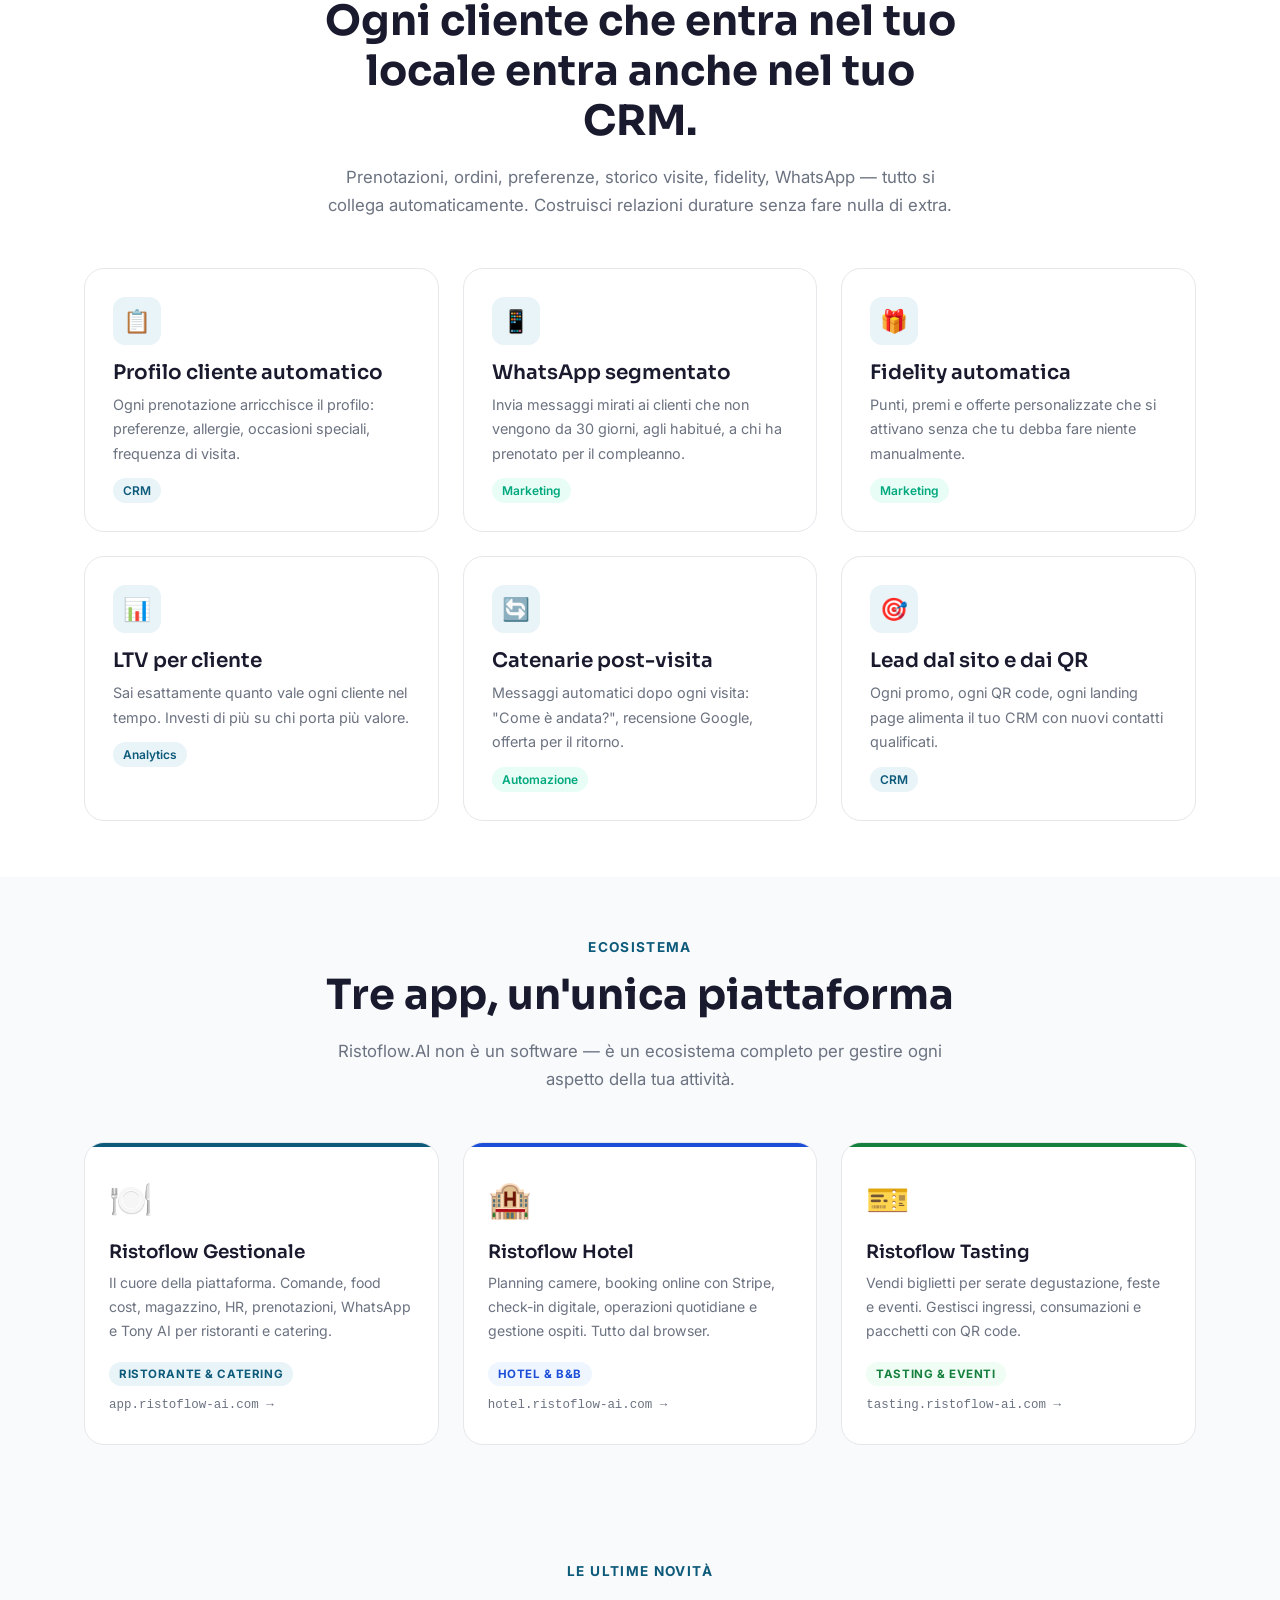
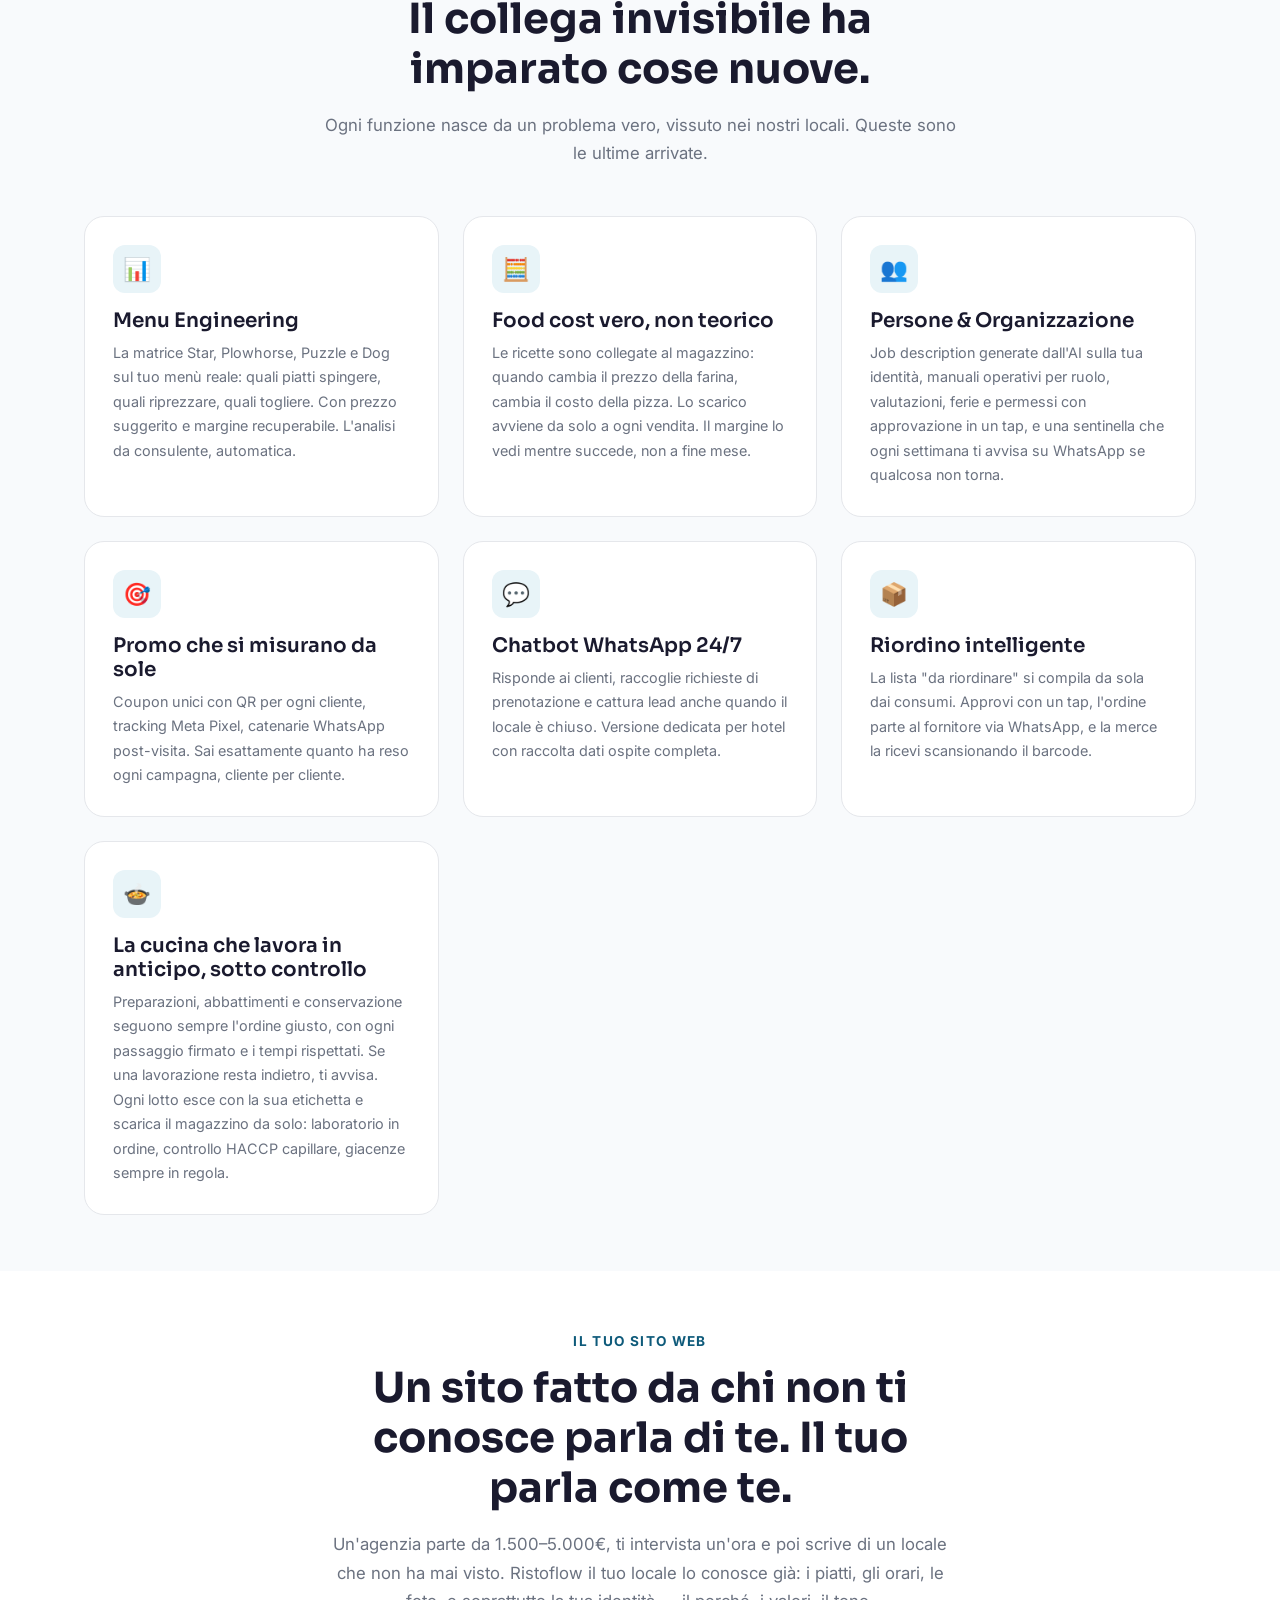
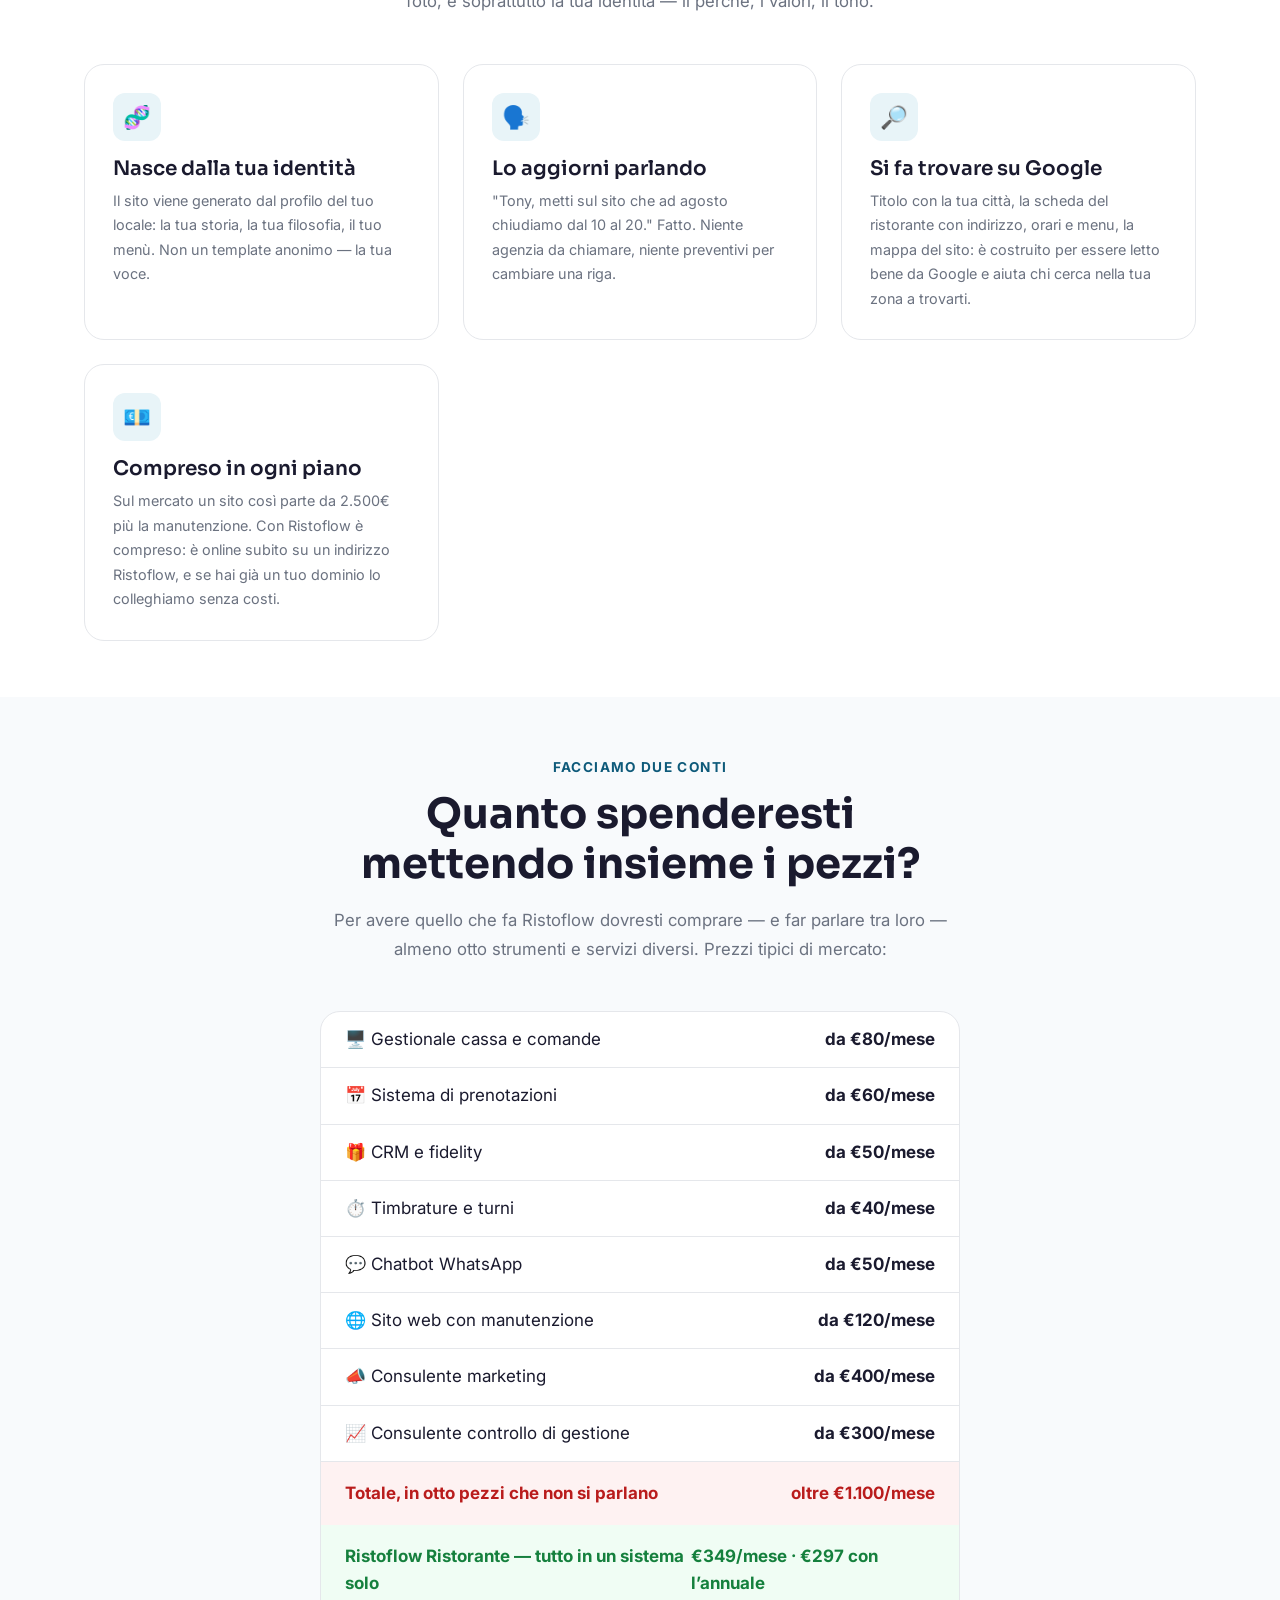
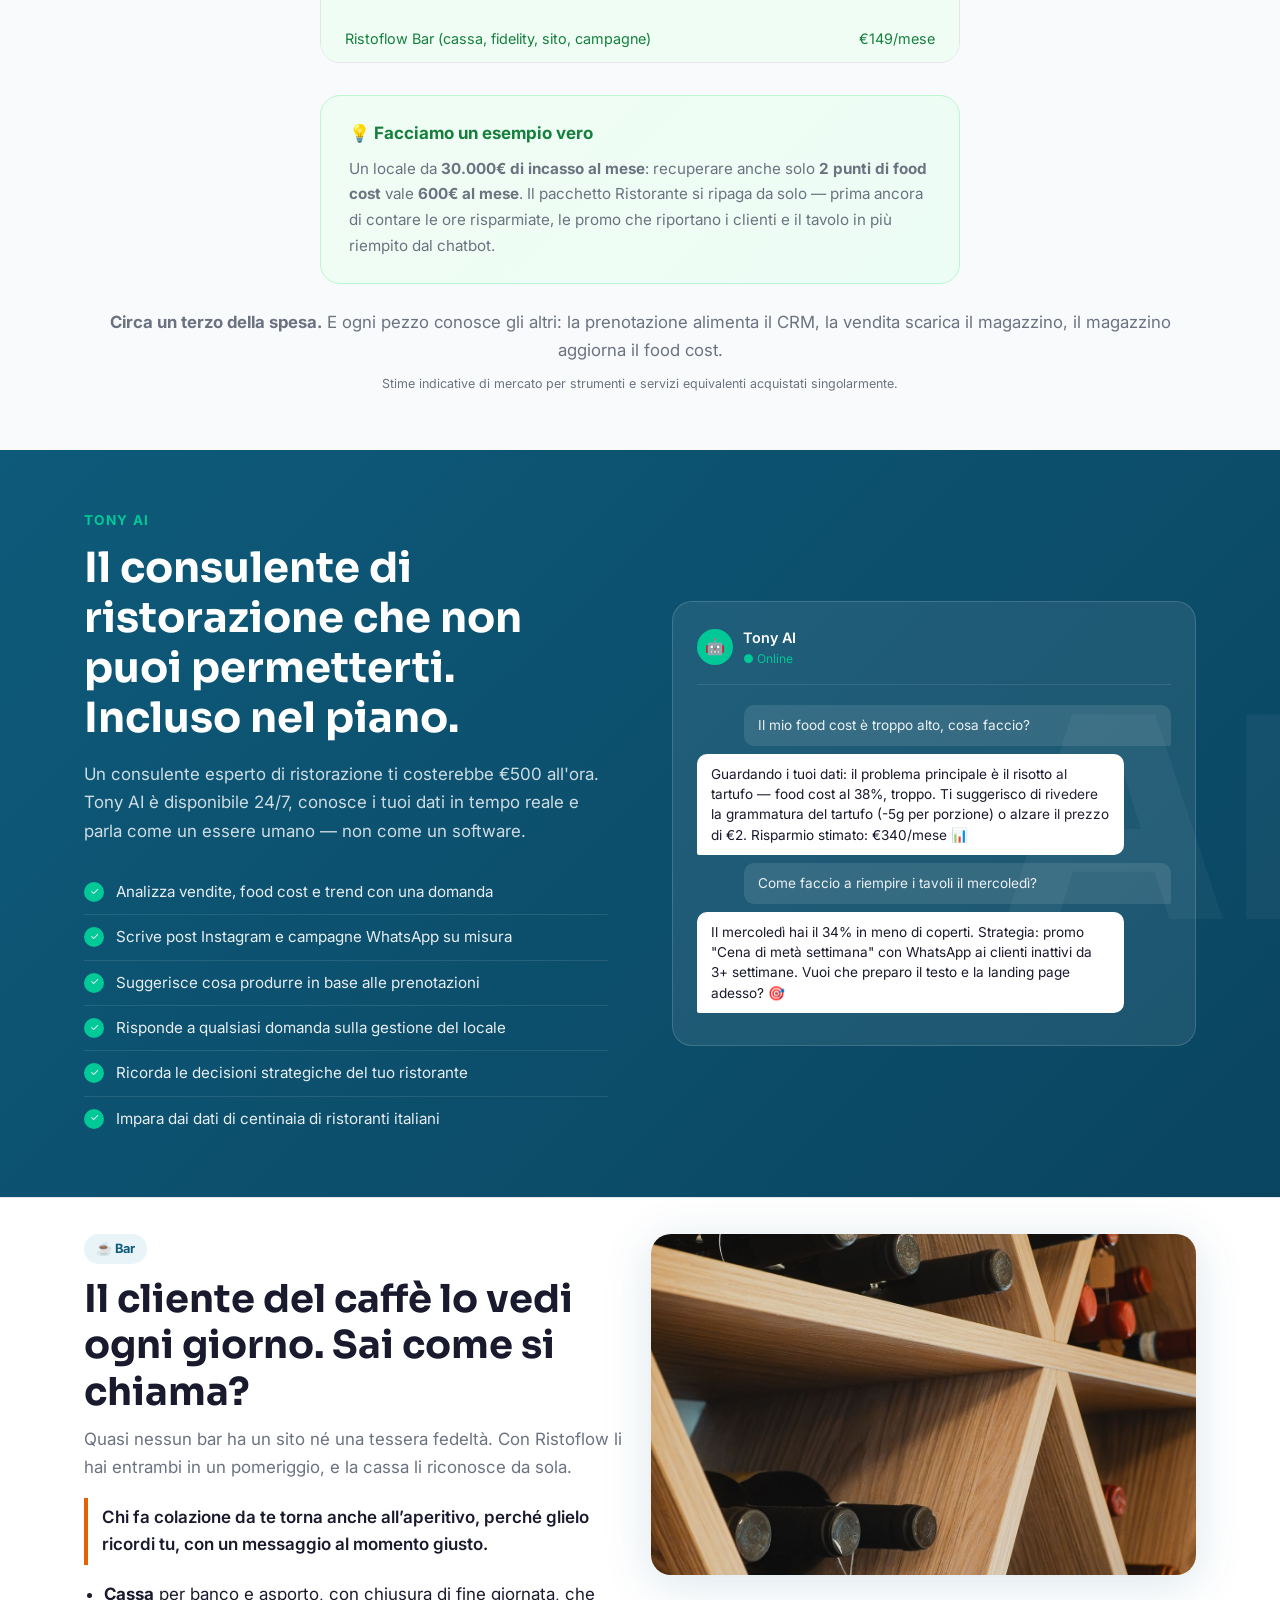
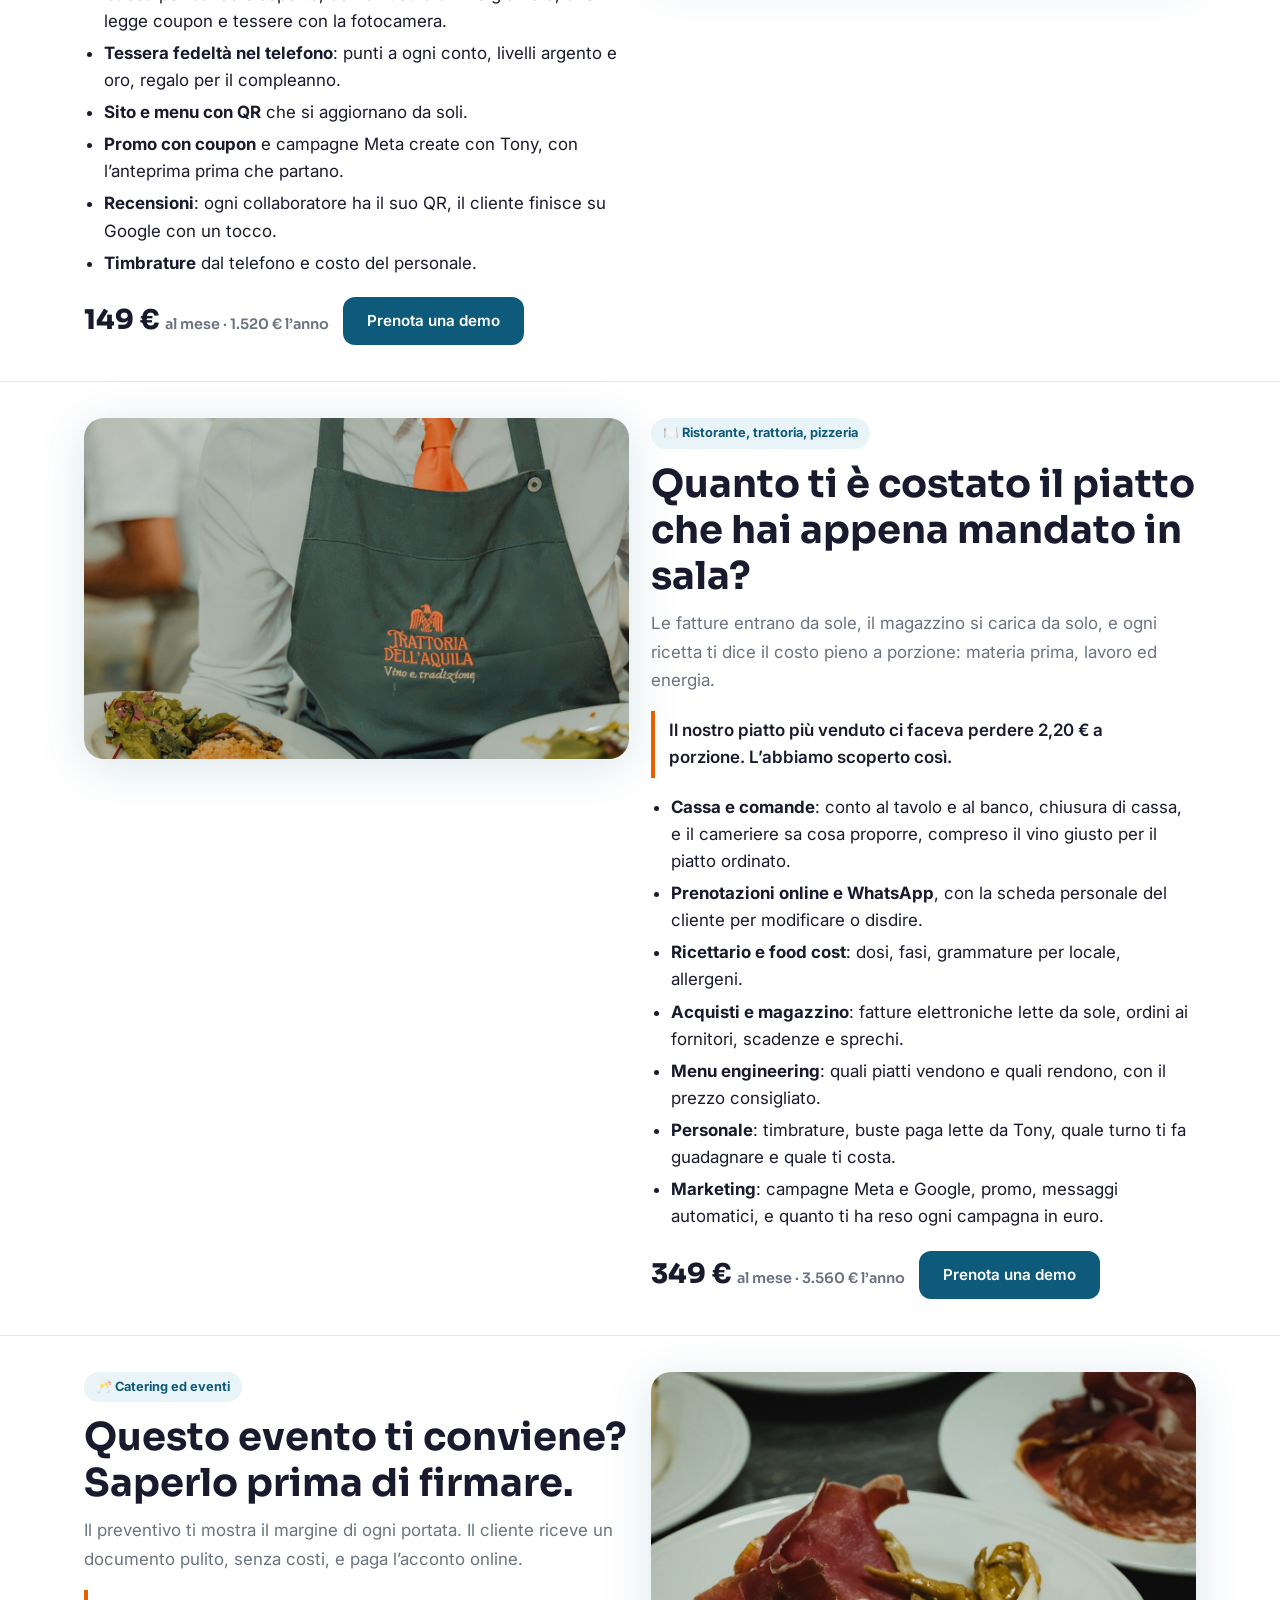
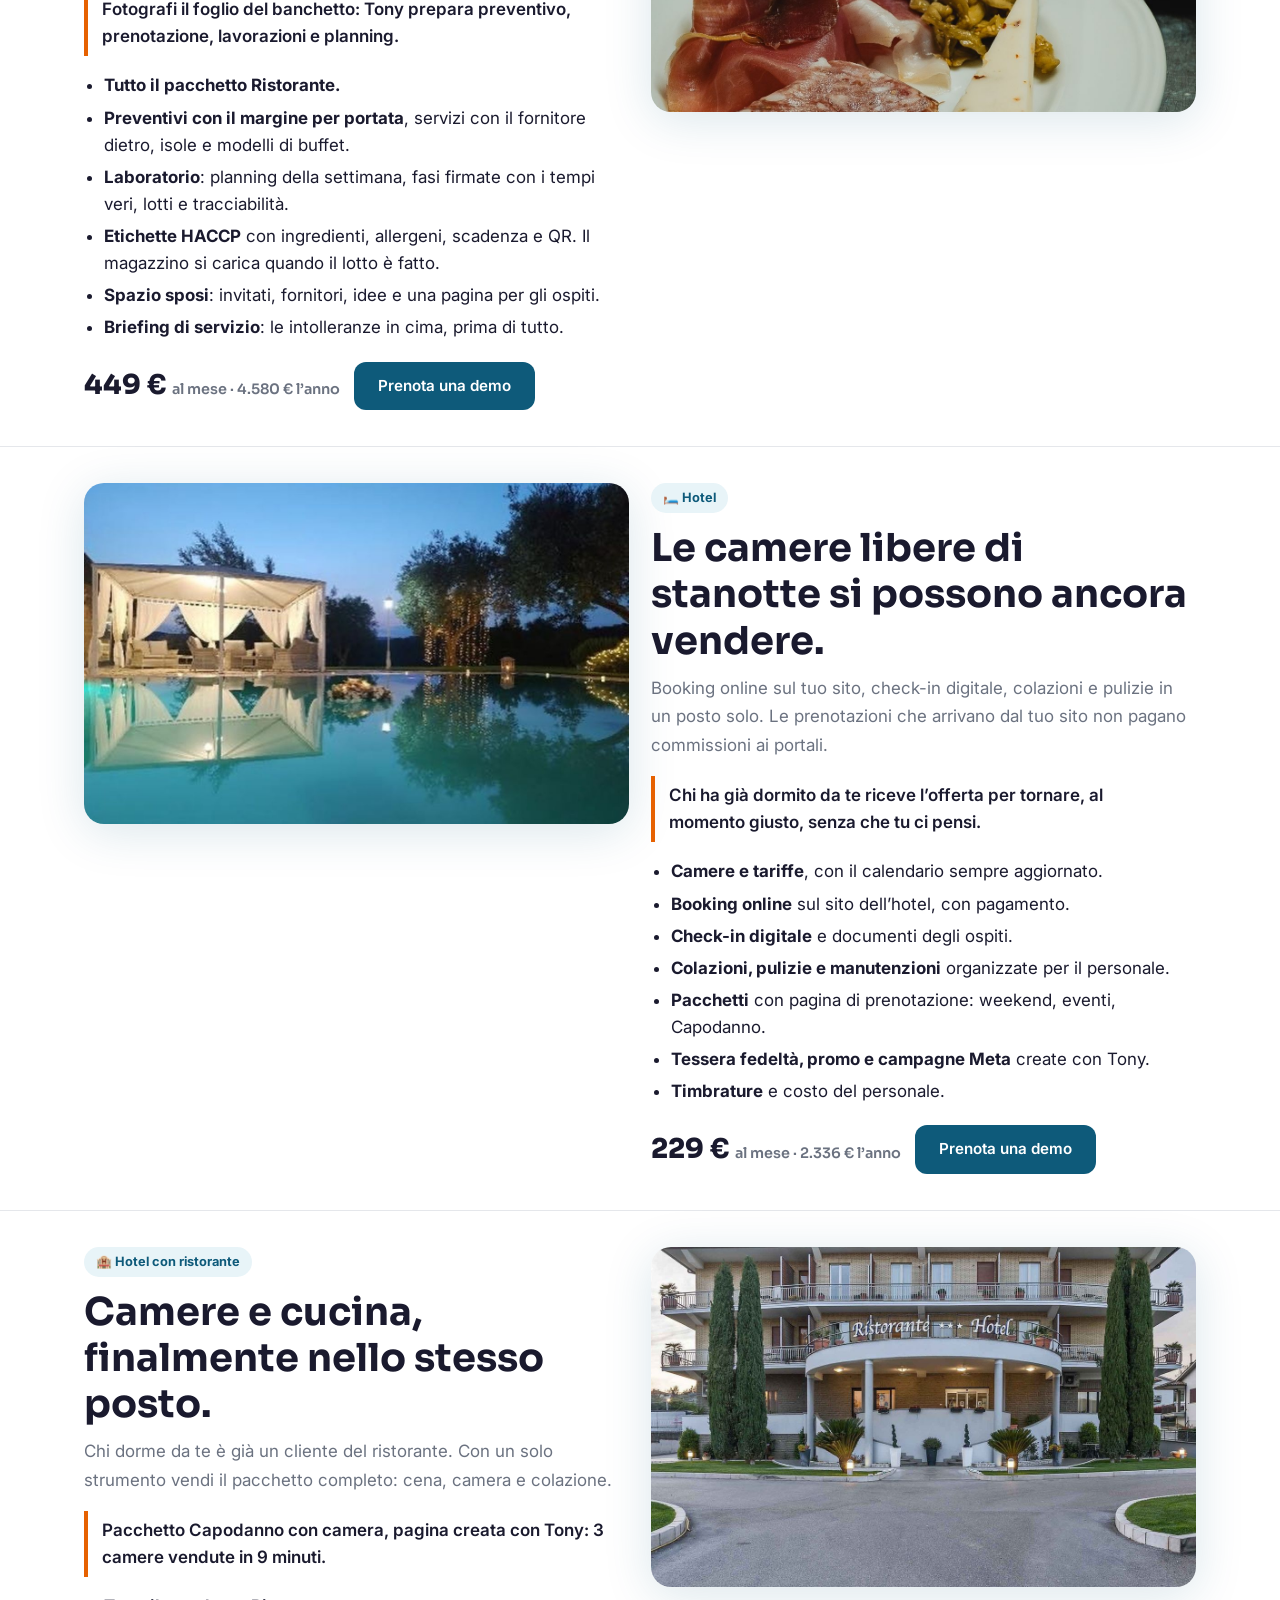
==== commit 9934364a: "Patch index.html" ====
--- a/index.html
+++ b/index.html
@@ -327,7 +327,7 @@
     <div class="tl-prove">
       <div class="tl-prova"><b data-cap="valore">13.990 €</b><span>di cenoni di Capodanno prenotati e confermati in <span data-cap="giorni">16</span> giorni. Menu, pagine e campagne li ha preparati Tony.</span></div>
       <div class="tl-prova"><b>2 canali</b><span>Google trova chi cerca il cenone di Capodanno, Meta lo richiama finché prenota: <span data-cap="clic_meta">4.795</span> clic su Meta a <span data-cap="costo_clic">3 centesimi</span> l’uno, <span data-cap="spesa">271 €</span> di pubblicità in tutto tra Meta e Google.</span></div>
-      <div class="tl-prova"><b><span data-cap="ospiti">125</span> ospiti</b><span>a tavola in <span data-cap="prenotazioni">33</span> prenotazioni confermate, con <span data-cap="acconti">3.143 €</span> di acconti già incassati online.</span></div>
+      <div class="tl-prova"><b><span data-cap="ospiti">101</span> ospiti</b><span>a tavola in <span data-cap="prenotazioni">30</span> prenotazioni confermate, con <span data-cap="acconti">3.143 €</span> di acconti già incassati online.</span></div>
       <div class="tl-prova"><b>8.500 €</b><span>quanto costava il primo anno tra agenzia, sito, landing, scheda Google e piattaforma nei nostri locali.</span></div>
     </div>
     <p style="color:#6b7280;font-size:.9rem;margin:-6px 0 18px;">Dati reali di Trattoria dell’Aquila e Campo Antico, Capodanno 2026, aggiornati al <span data-cap="aggiornato">14 novembre</span>.</p>
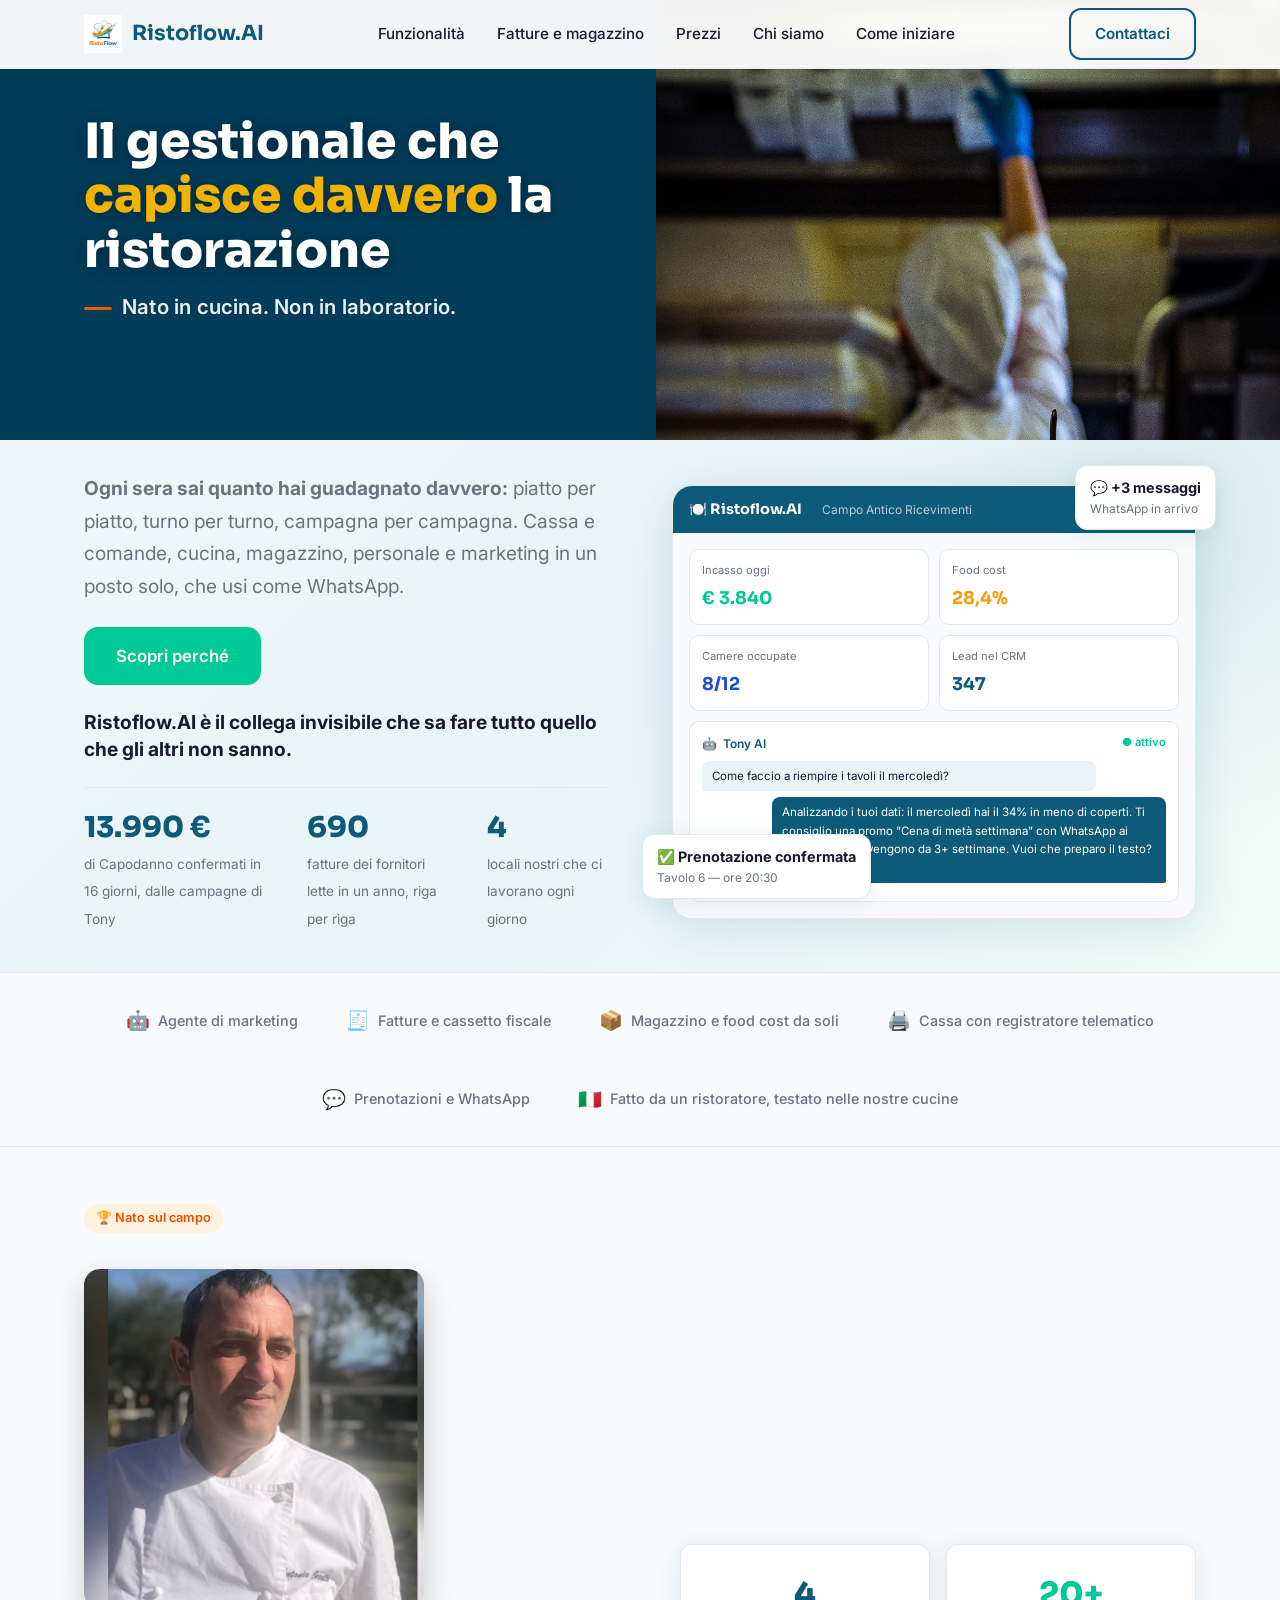
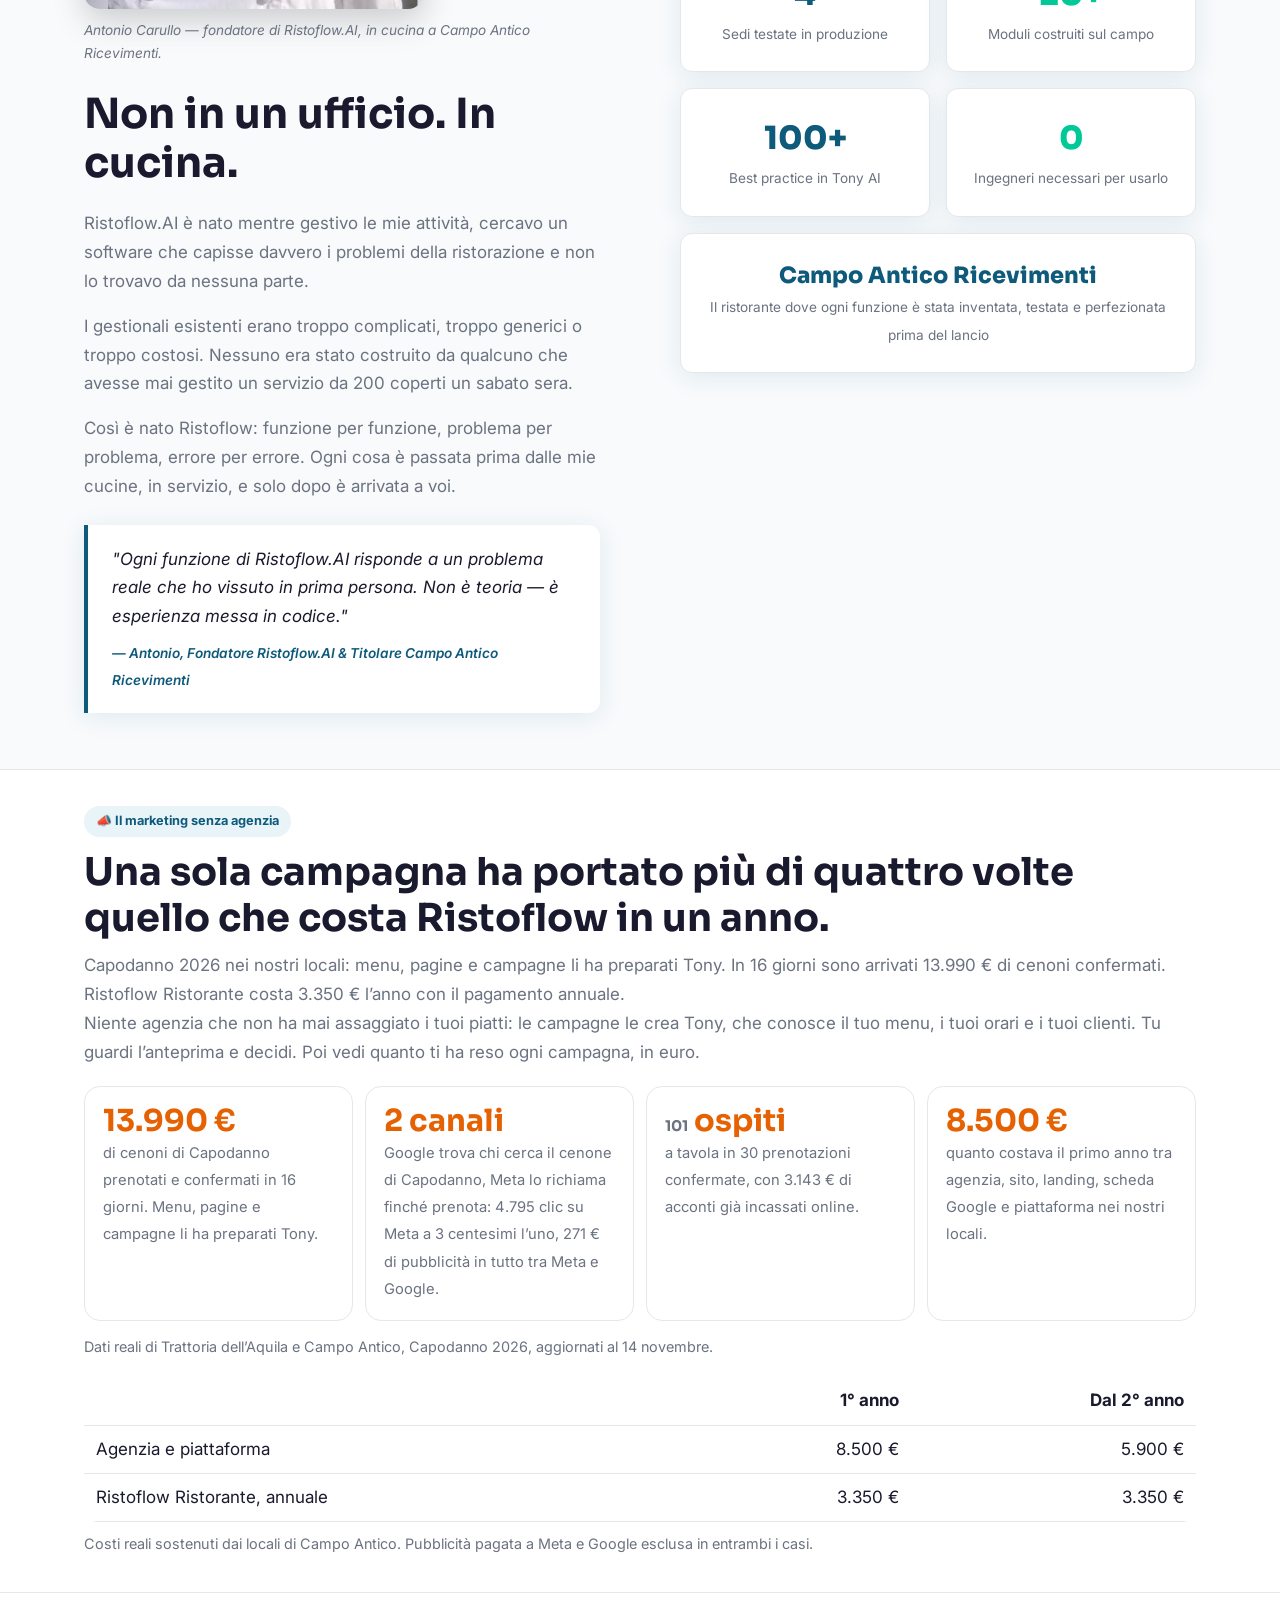
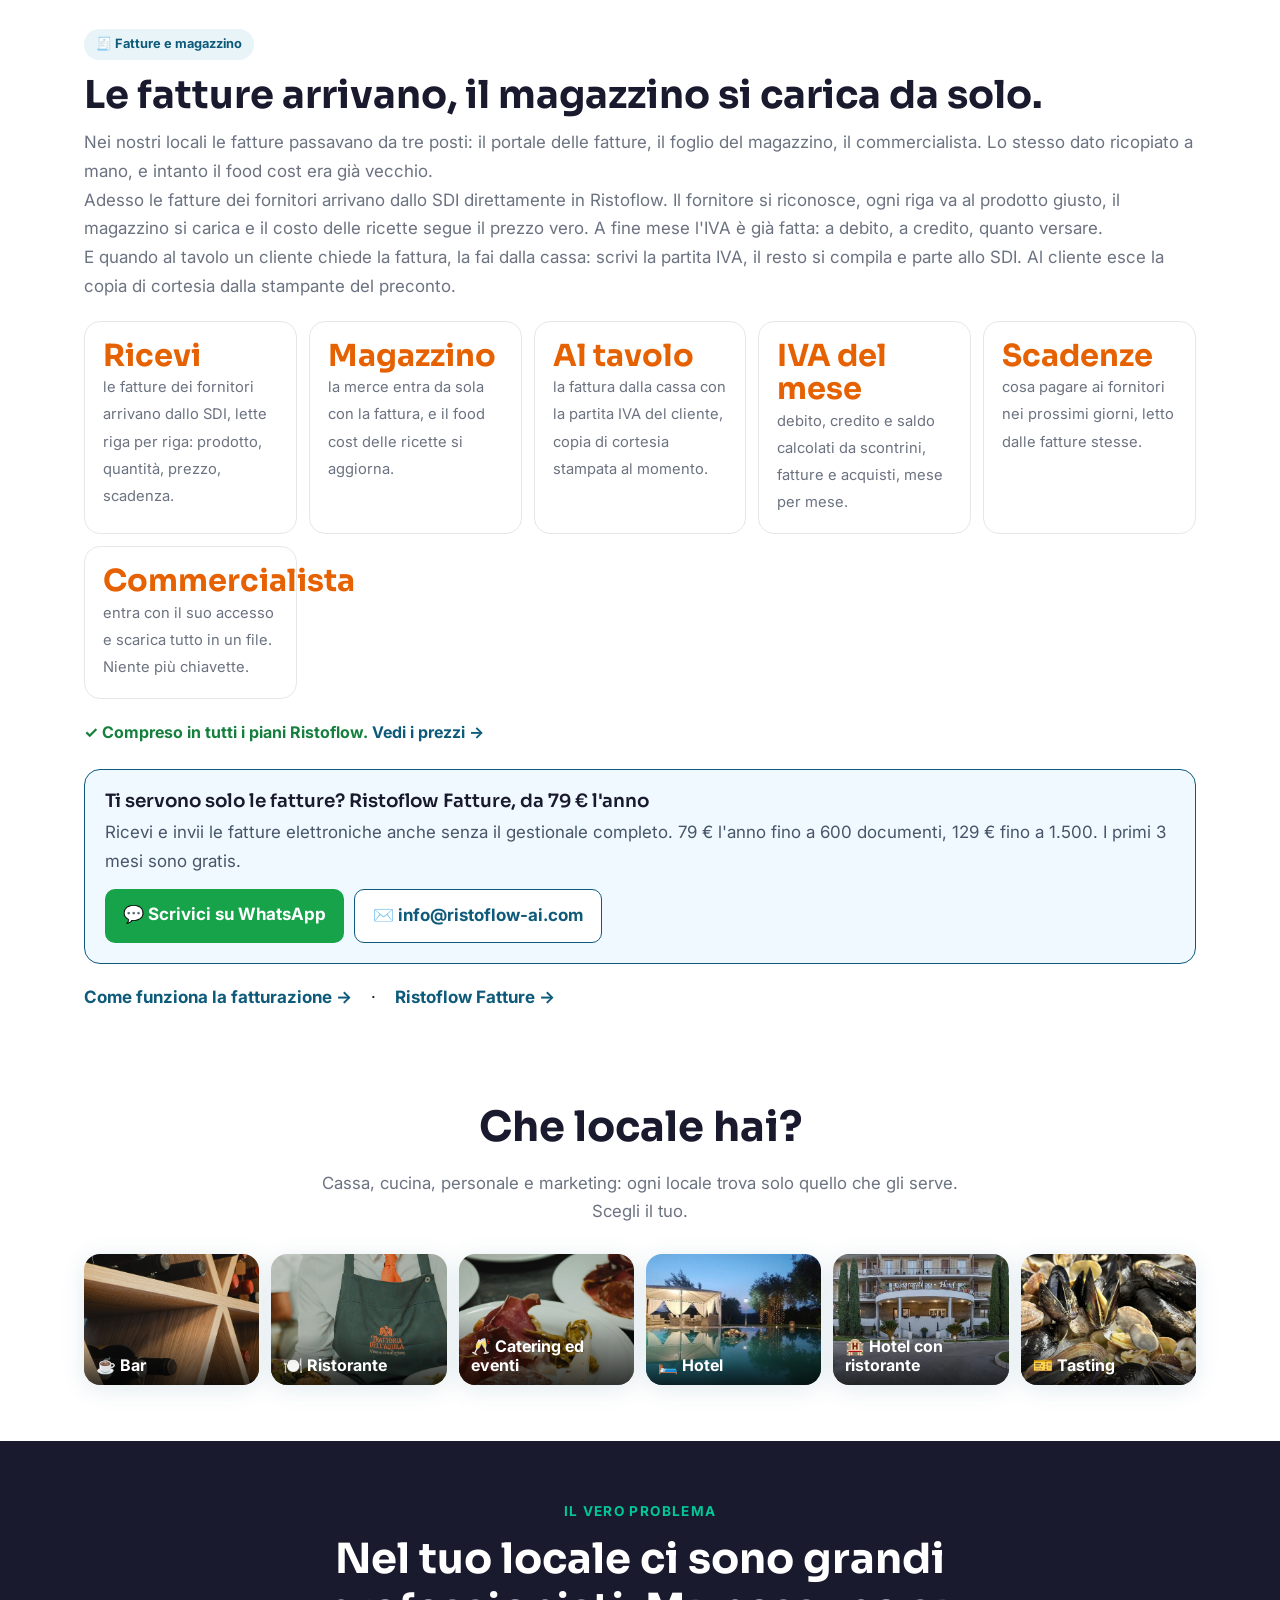
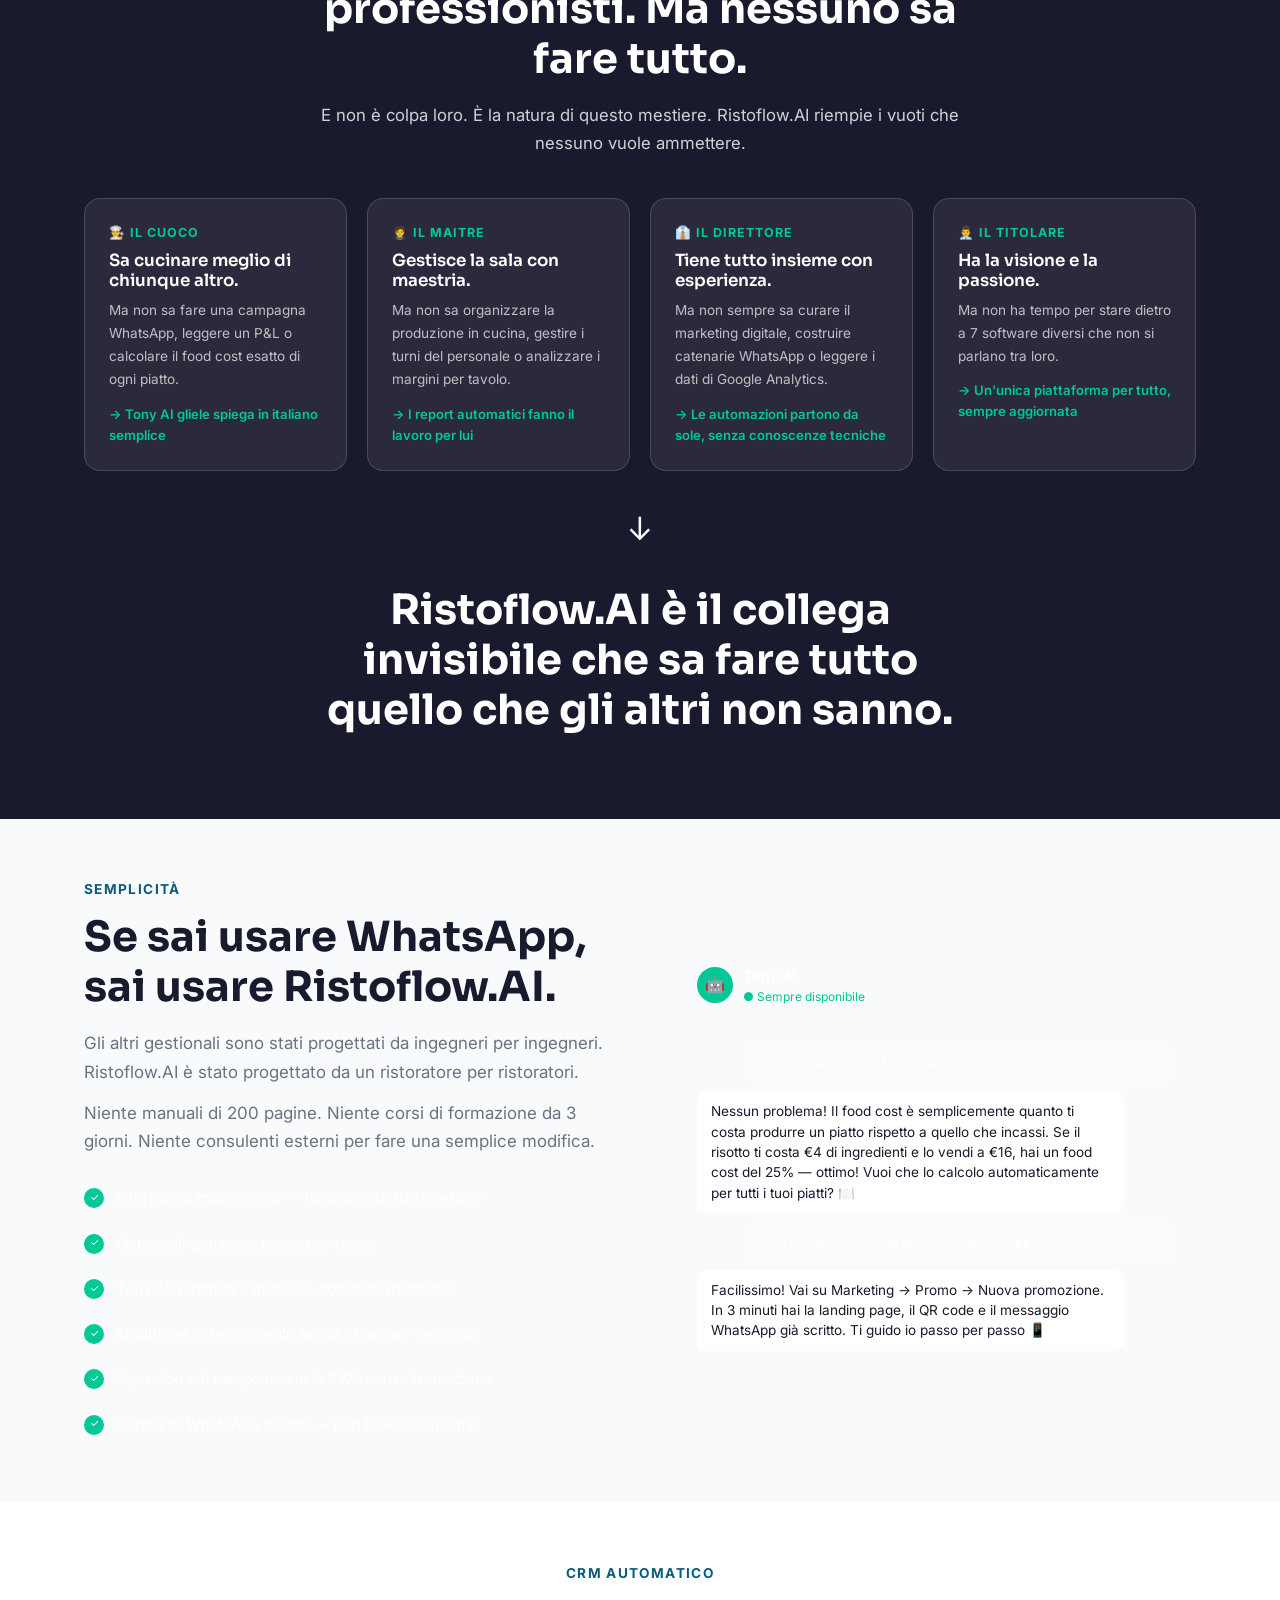
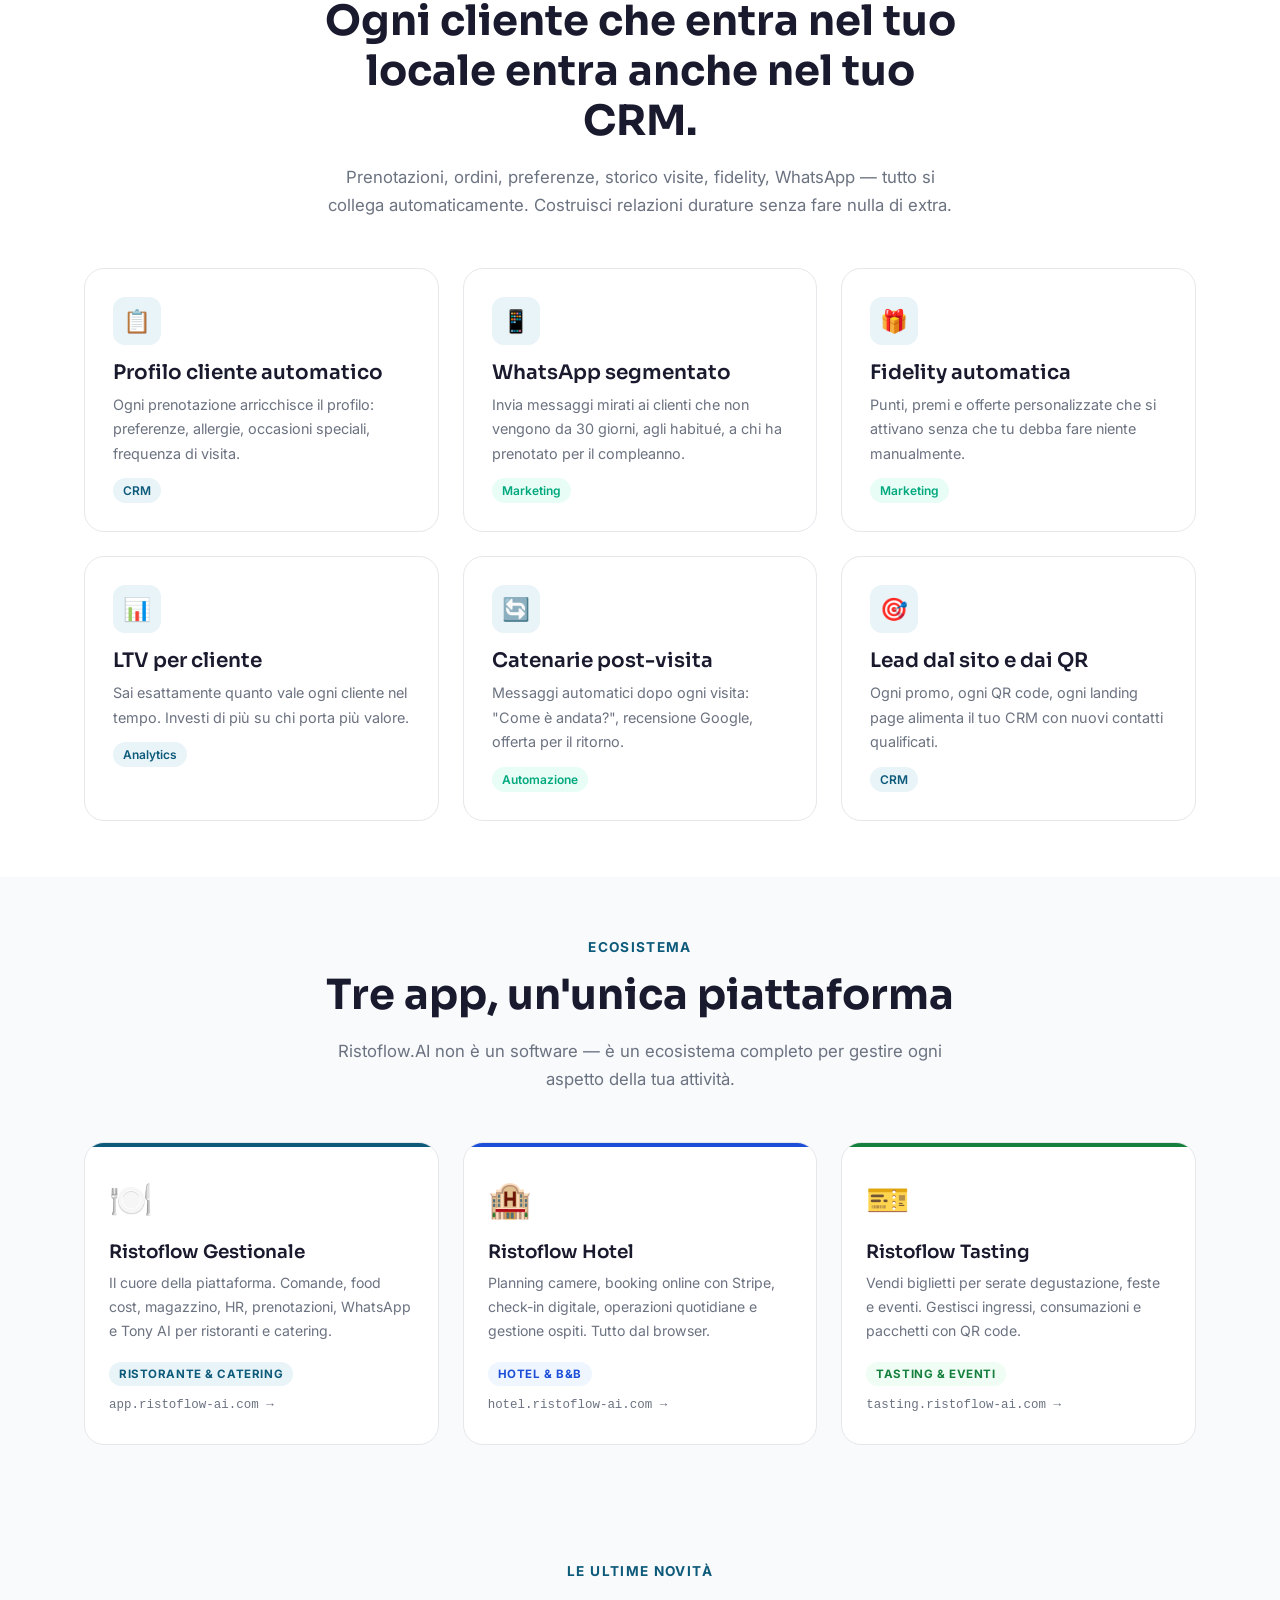
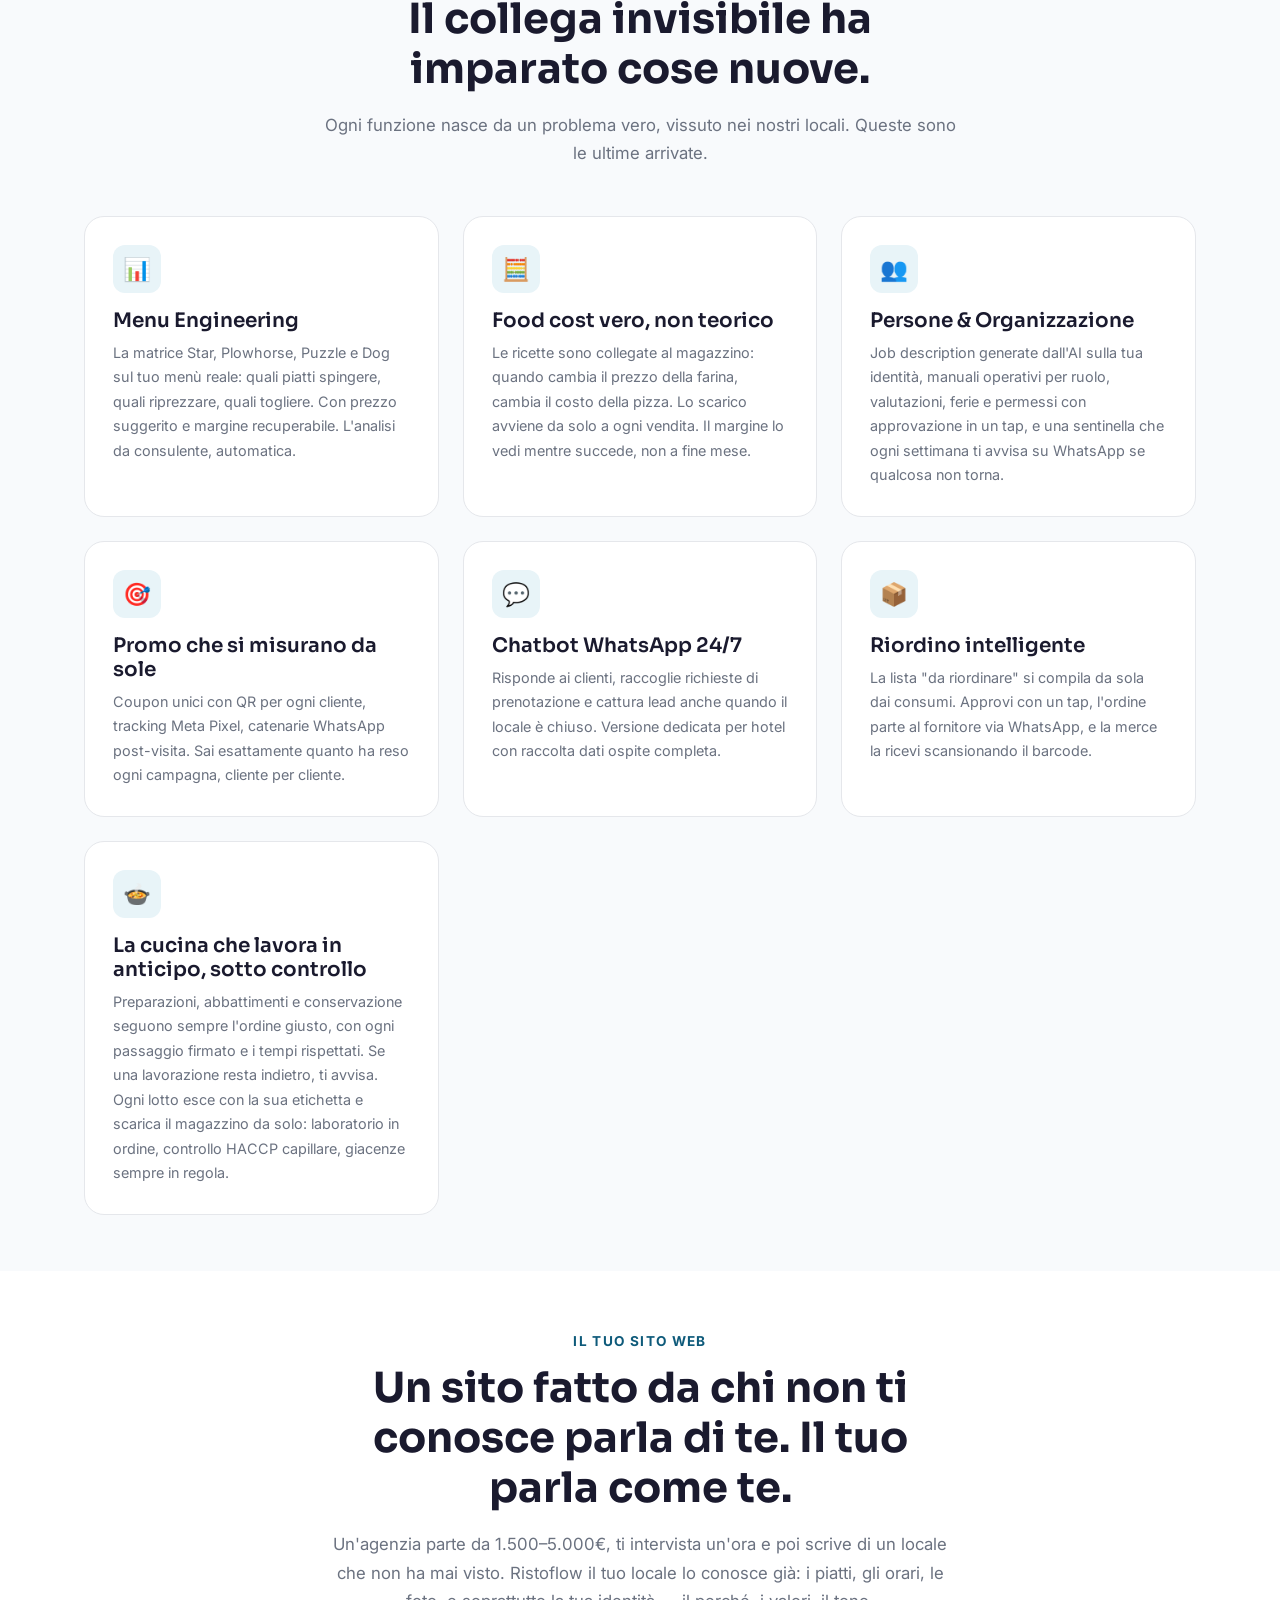
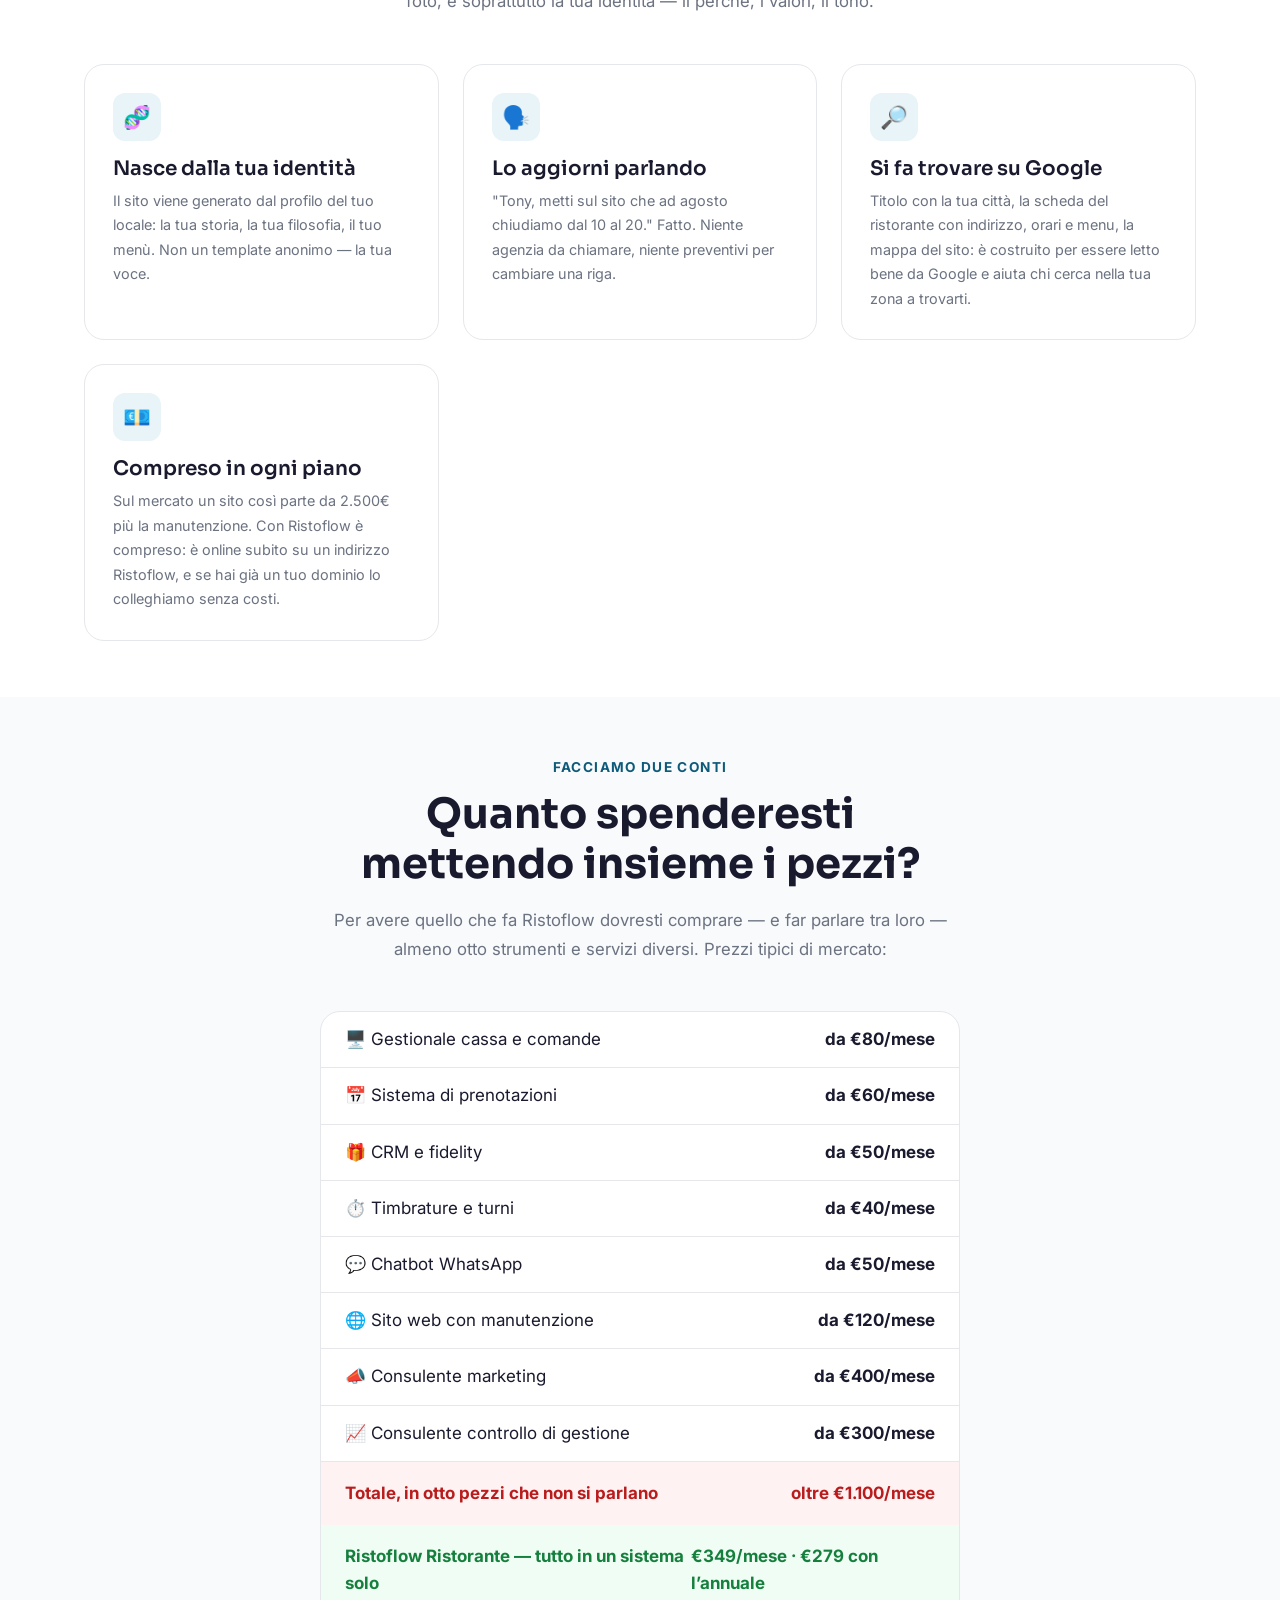
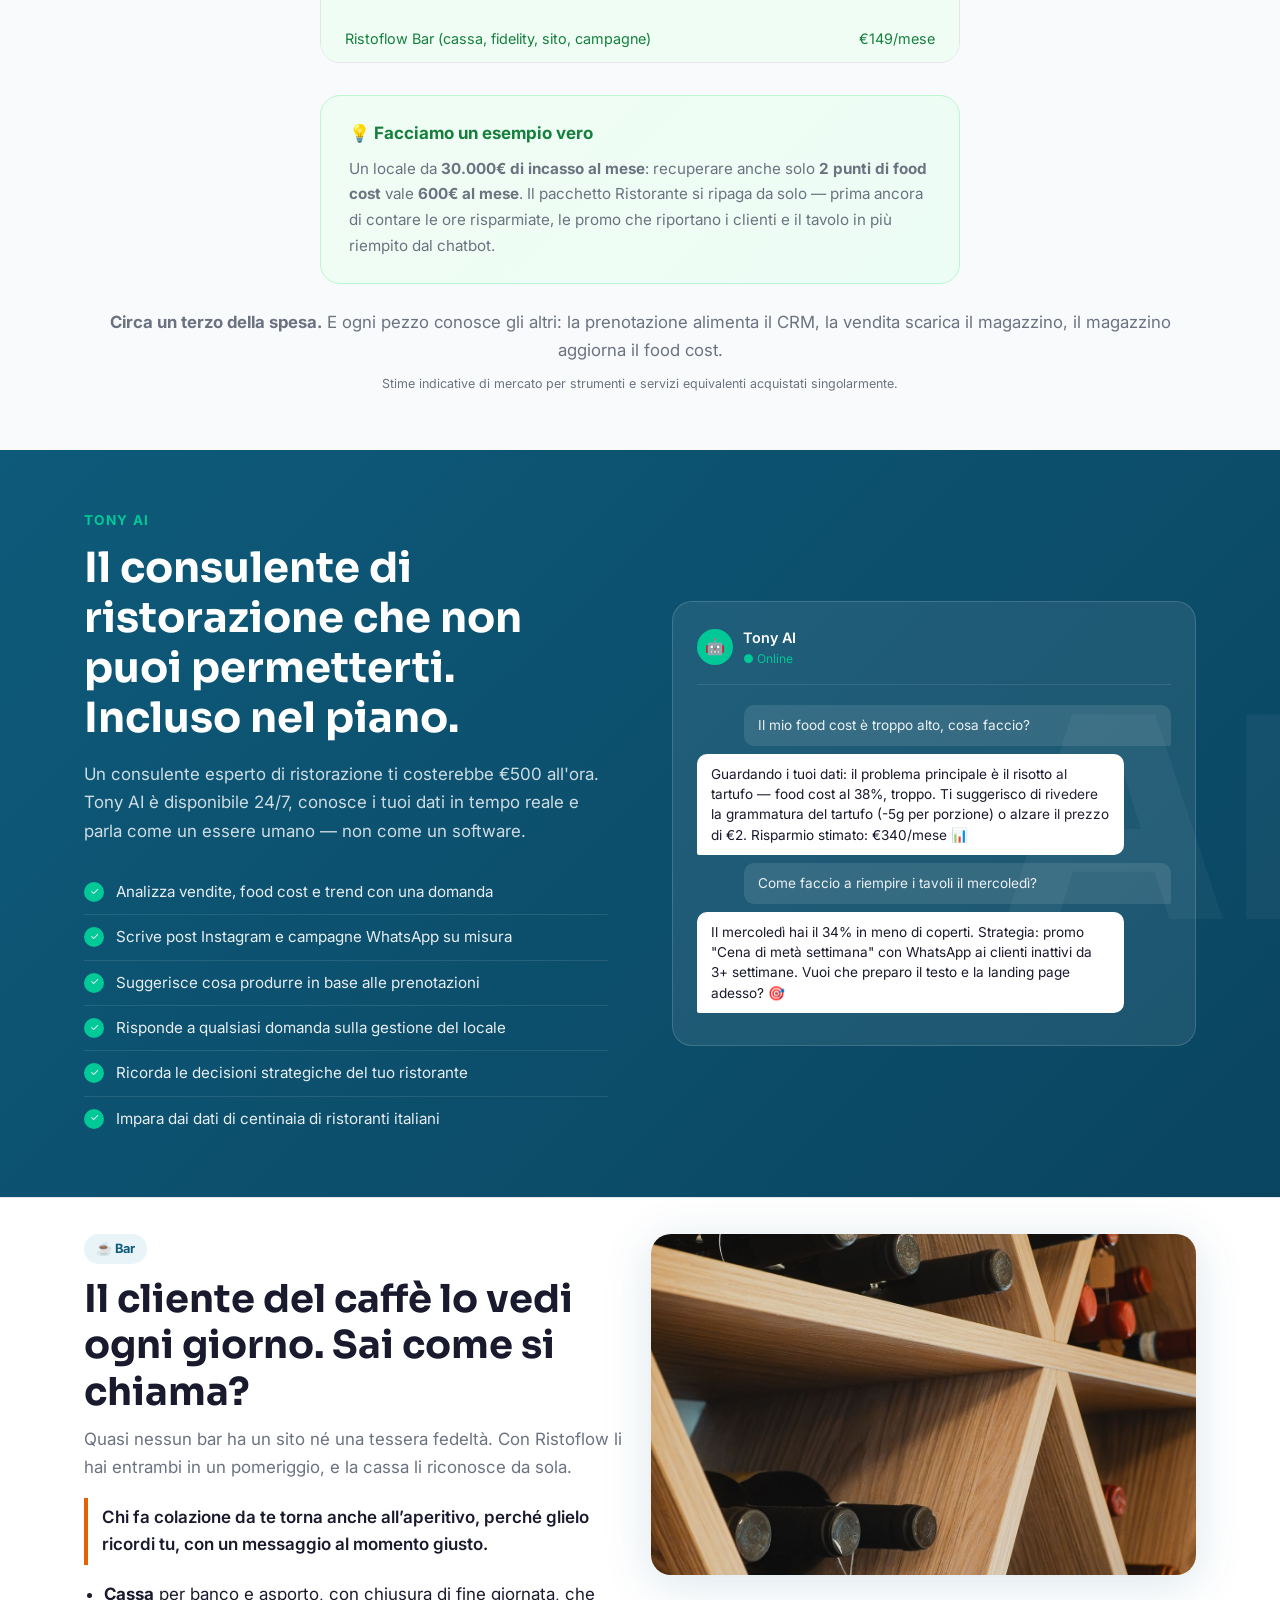
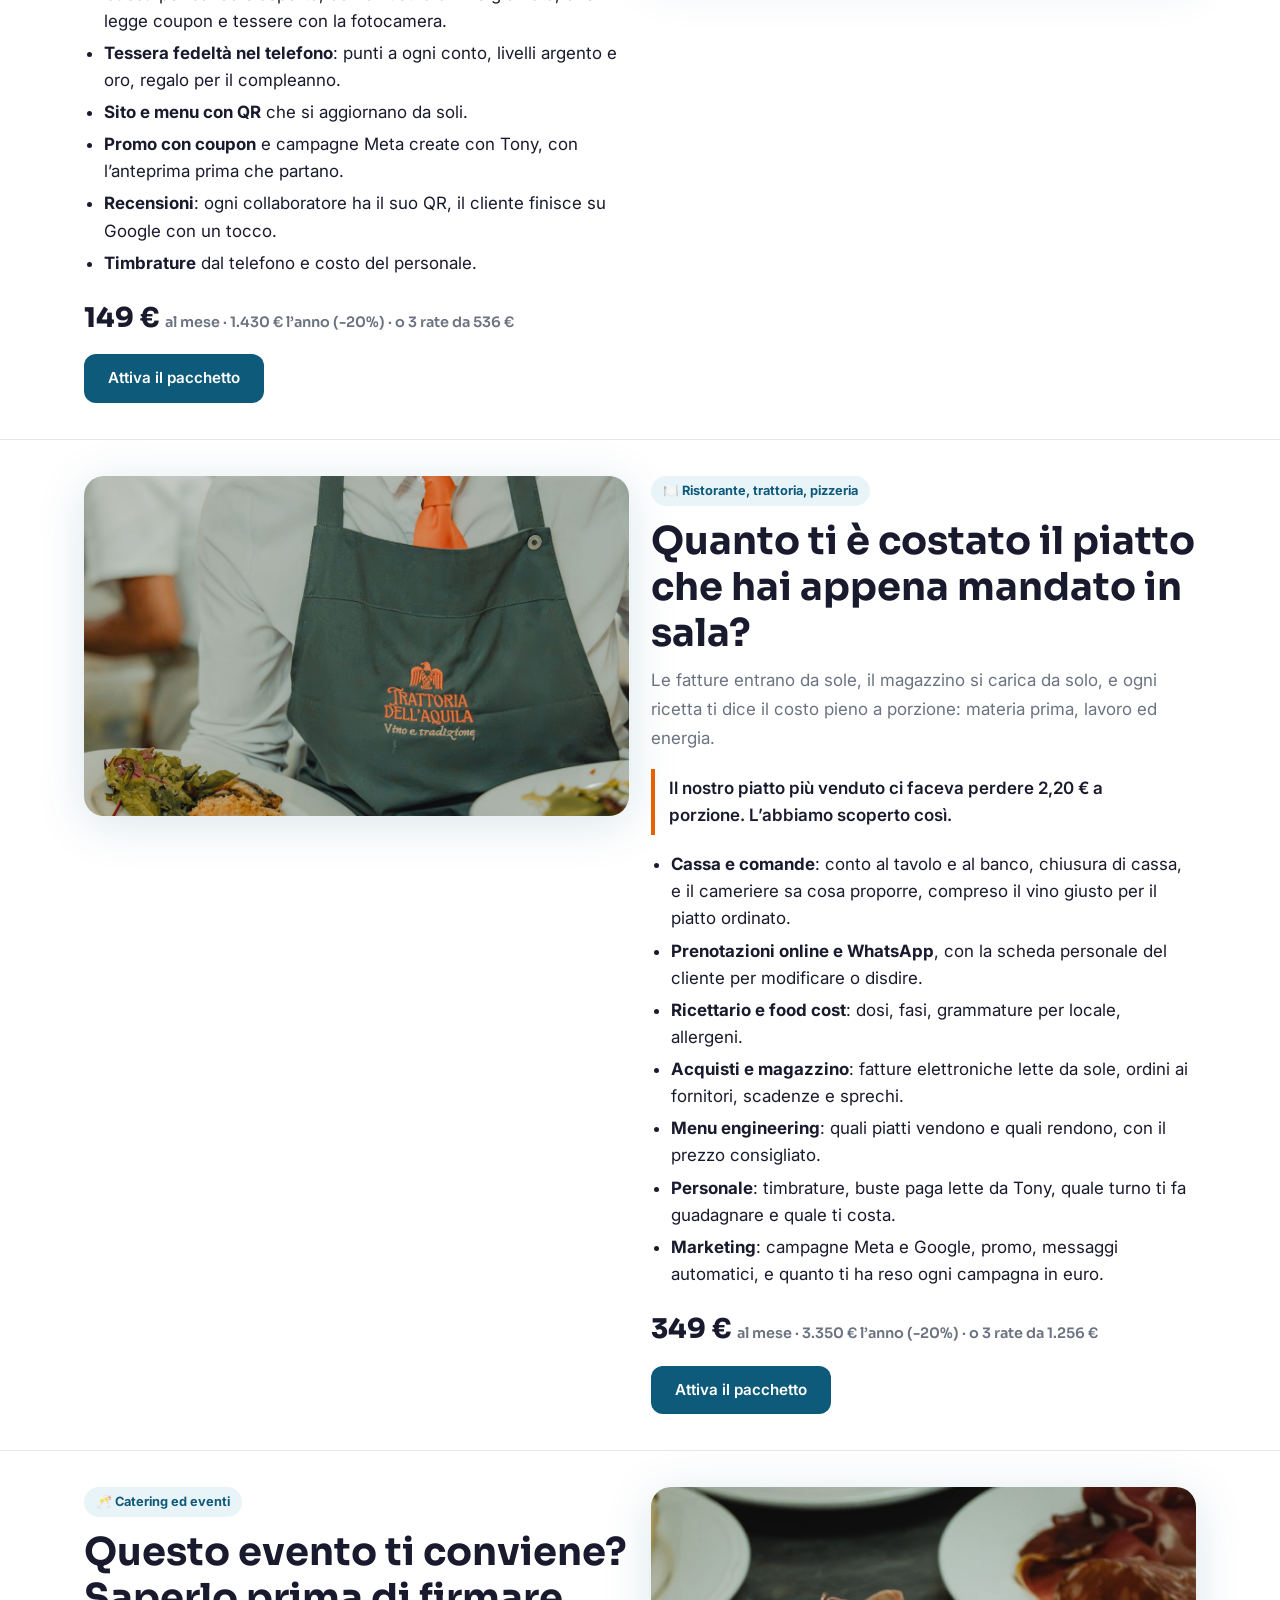
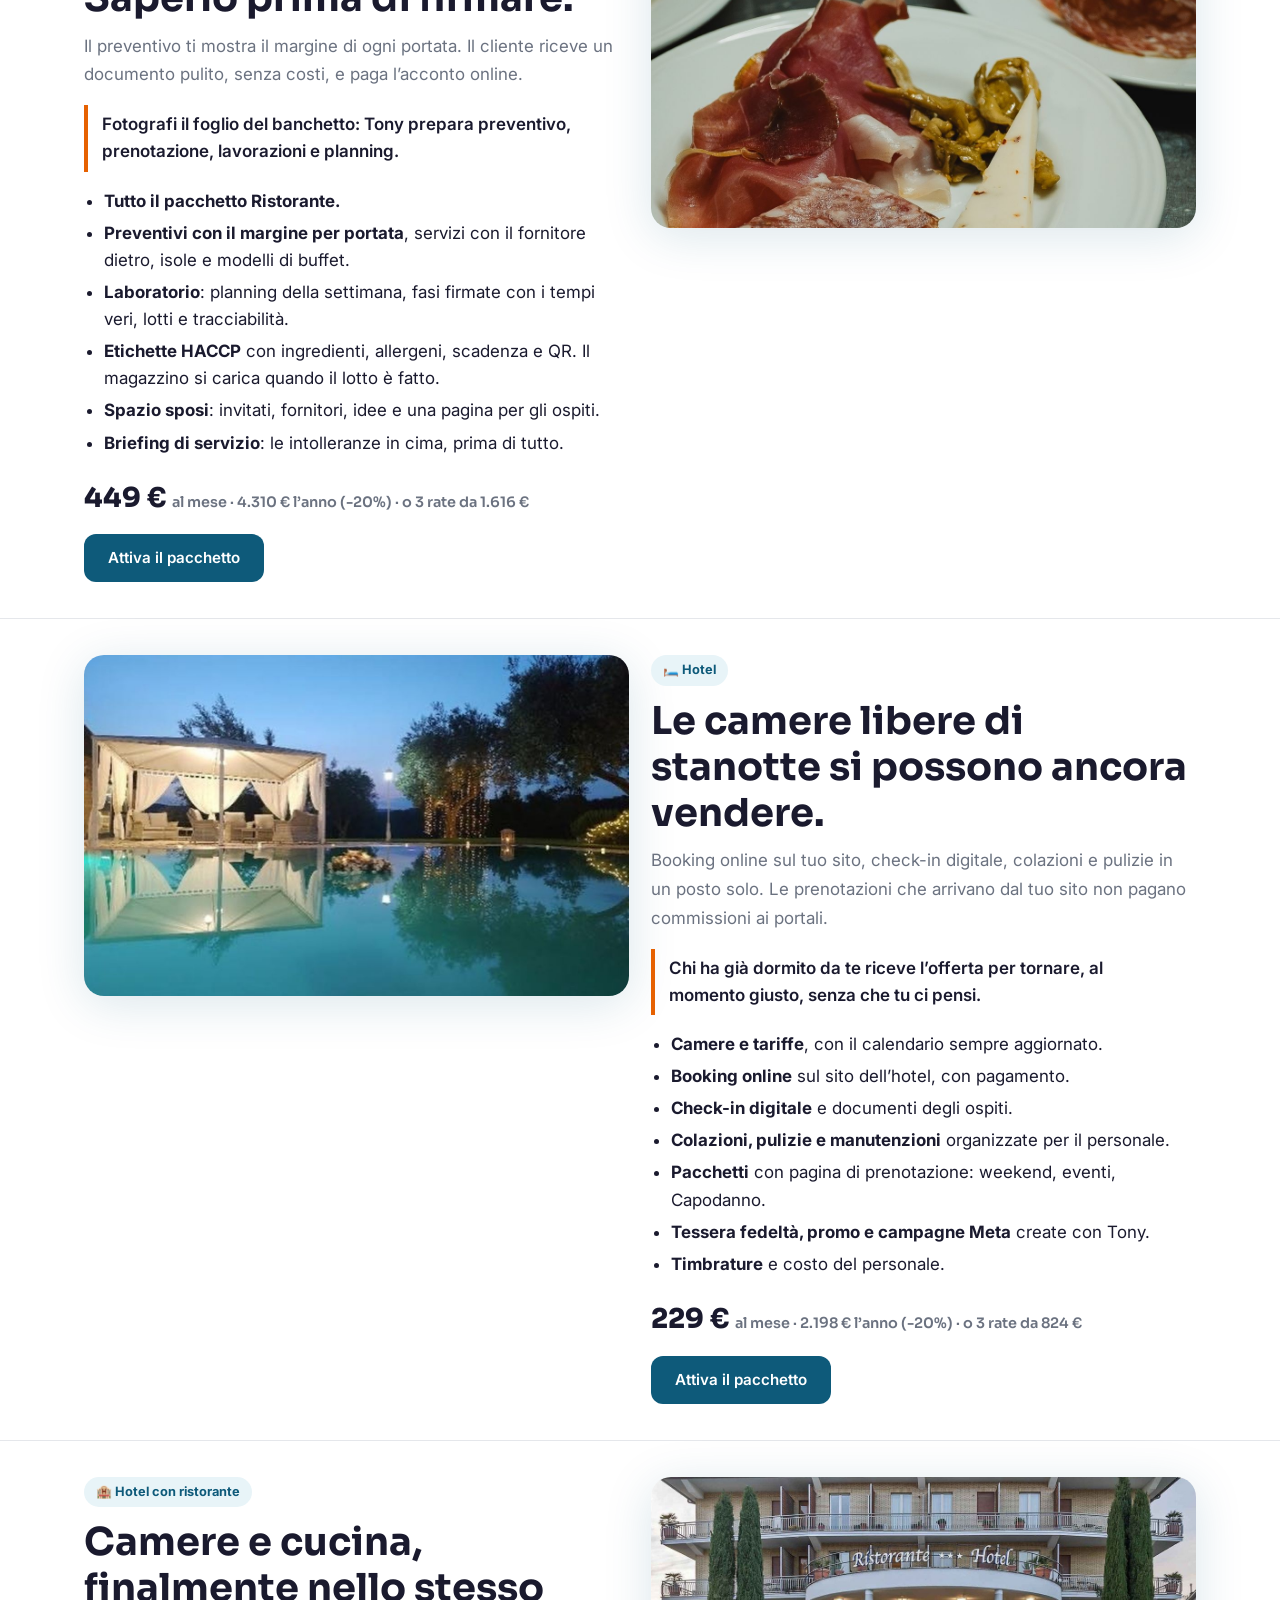
==== commit 89d234f3: "Prezzi: annuale -20% unica soluzione, -10% in 3 rate; via la demo, formazione online compresa Co-Aut" ====
--- a/index.html
+++ b/index.html
@@ -319,8 +319,8 @@
       <!-- foto della pasta tolta: qui andranno foto legate all'app (11/11/2026) -->
       <div>
         <span class="tl-tag">📣 Il marketing senza agenzia</span>
-        <h2>Una sola campagna ha portato tre volte quello che costa Ristoflow in un anno.</h2>
-        <p>Capodanno 2026 nei nostri locali: menu, pagine e campagne li ha preparati Tony. In <span data-cap="giorni">16</span> giorni sono arrivati <span data-cap="valore">13.990 €</span> di cenoni confermati. Ristoflow Ristorante costa 3.560 € l’anno.</p>
+        <h2>Una sola campagna ha portato più di quattro volte quello che costa Ristoflow in un anno.</h2>
+        <p>Capodanno 2026 nei nostri locali: menu, pagine e campagne li ha preparati Tony. In <span data-cap="giorni">16</span> giorni sono arrivati <span data-cap="valore">13.990 €</span> di cenoni confermati. Ristoflow Ristorante costa 3.350 € l’anno con il pagamento annuale.</p>
         <p>Niente agenzia che non ha mai assaggiato i tuoi piatti: le campagne le crea Tony, che conosce il tuo menu, i tuoi orari e i tuoi clienti. Tu guardi l’anteprima e decidi. Poi vedi quanto ti ha reso ogni campagna, in euro.</p>
       </div>
     </div>
@@ -334,7 +334,7 @@
     <div class="tl-tab"><table>
       <tr><th></th><th>1° anno</th><th>Dal 2° anno</th></tr>
       <tr><td>Agenzia e piattaforma</td><td>8.500 €</td><td>5.900 €</td></tr>
-      <tr><td>Ristoflow Ristorante, annuale</td><td>3.560 €</td><td>3.560 €</td></tr>
+      <tr><td>Ristoflow Ristorante, annuale</td><td>3.350 €</td><td>3.350 €</td></tr>
     </table></div>
     <p style="color:#6b7280;font-size:.9rem;margin-top:10px;">Costi reali sostenuti dai locali di Campo Antico. Pubblicità pagata a Meta e Google esclusa in entrambi i casi.</p>
   </div>
@@ -660,7 +660,7 @@
       <div style="display:flex;justify-content:space-between;padding:14px 24px;border-bottom:1px solid var(--border);"><span>📣 Consulente marketing</span><strong>da €400/mese</strong></div>
       <div style="display:flex;justify-content:space-between;padding:14px 24px;border-bottom:1px solid var(--border);"><span>📈 Consulente controllo di gestione</span><strong>da €300/mese</strong></div>
       <div style="display:flex;justify-content:space-between;padding:18px 24px;background:#fef2f2;color:#b91c1c;font-weight:700;"><span>Totale, in otto pezzi che non si parlano</span><span>oltre €1.100/mese</span></div>
-      <div style="display:flex;justify-content:space-between;padding:18px 24px;background:#f0fdf4;color:#15803d;font-weight:700;"><span>Ristoflow Ristorante — tutto in un sistema solo</span><span>€349/mese · €297 con l’annuale</span></div>
+      <div style="display:flex;justify-content:space-between;padding:18px 24px;background:#f0fdf4;color:#15803d;font-weight:700;"><span>Ristoflow Ristorante — tutto in un sistema solo</span><span>€349/mese · €279 con l’annuale</span></div>
       <div style="display:flex;justify-content:space-between;padding:12px 24px;background:#f0fdf4;color:#15803d;font-size:0.9rem;"><span>Ristoflow Bar (cassa, fidelity, sito, campagne)</span><span>€149/mese</span></div>
     </div>
     <div style="max-width:640px;margin:32px auto 0;background:linear-gradient(135deg,#f0fdf4,#ecfdf5);border:1.5px solid #bbf7d0;border-radius:var(--radius-lg);padding:24px 28px;">
@@ -743,7 +743,7 @@
         <p>Quasi nessun bar ha un sito né una tessera fedeltà. Con Ristoflow li hai entrambi in un pomeriggio, e la cassa li riconosce da sola.</p>
         <div class="tl-des">Chi fa colazione da te torna anche all’aperitivo, perché glielo ricordi tu, con un messaggio al momento giusto.</div>
         <ul class="tl-lista"><li><b>Cassa</b> per banco e asporto, con chiusura di fine giornata, che legge coupon e tessere con la fotocamera.</li><li><b>Tessera fedeltà nel telefono</b>: punti a ogni conto, livelli argento e oro, regalo per il compleanno.</li><li><b>Sito e menu con QR</b> che si aggiornano da soli.</li><li><b>Promo con coupon</b> e campagne Meta create con Tony, con l’anteprima prima che partano.</li><li><b>Recensioni</b>: ogni collaboratore ha il suo QR, il cliente finisce su Google con un tocco.</li><li><b>Timbrature</b> dal telefono e costo del personale.</li></ul>
-        <div class="tl-azione"><div class="tl-prezzo">149 € <small>al mese · 1.520 € l’anno</small></div><a class="btn btn-primary" href="https://wa.me/393349487644?text=Ciao!%20Vorrei%20una%20demo%20di%20Ristoflow%20per%20il%20mio%20bar" target="_blank" rel="noopener">Prenota una demo</a></div>
+        <div class="tl-azione"><div class="tl-prezzo">149 € <small>al mese · 1.430 € l’anno (-20%) · o 3 rate da 536 €</small></div><a class="btn btn-primary" href="https://wa.me/393349487644?text=Ciao!%20Vorrei%20attivare%20Ristoflow%20per%20il%20mio%20bar" target="_blank" rel="noopener">Attiva il pacchetto</a></div>
       </div>
     </div>
   </div>
@@ -759,7 +759,7 @@
         <p>Le fatture entrano da sole, il magazzino si carica da solo, e ogni ricetta ti dice il costo pieno a porzione: materia prima, lavoro ed energia.</p>
         <div class="tl-des">Il nostro piatto più venduto ci faceva perdere 2,20 € a porzione. L’abbiamo scoperto così.</div>
         <ul class="tl-lista"><li><b>Cassa e comande</b>: conto al tavolo e al banco, chiusura di cassa, e il cameriere sa cosa proporre, compreso il vino giusto per il piatto ordinato.</li><li><b>Prenotazioni online e WhatsApp</b>, con la scheda personale del cliente per modificare o disdire.</li><li><b>Ricettario e food cost</b>: dosi, fasi, grammature per locale, allergeni.</li><li><b>Acquisti e magazzino</b>: fatture elettroniche lette da sole, ordini ai fornitori, scadenze e sprechi.</li><li><b>Menu engineering</b>: quali piatti vendono e quali rendono, con il prezzo consigliato.</li><li><b>Personale</b>: timbrature, buste paga lette da Tony, quale turno ti fa guadagnare e quale ti costa.</li><li><b>Marketing</b>: campagne Meta e Google, promo, messaggi automatici, e quanto ti ha reso ogni campagna in euro.</li></ul>
-        <div class="tl-azione"><div class="tl-prezzo">349 € <small>al mese · 3.560 € l’anno</small></div><a class="btn btn-primary" href="https://wa.me/393349487644?text=Ciao!%20Vorrei%20una%20demo%20di%20Ristoflow%20per%20il%20mio%20ristorante" target="_blank" rel="noopener">Prenota una demo</a></div>
+        <div class="tl-azione"><div class="tl-prezzo">349 € <small>al mese · 3.350 € l’anno (-20%) · o 3 rate da 1.256 €</small></div><a class="btn btn-primary" href="https://wa.me/393349487644?text=Ciao!%20Vorrei%20attivare%20Ristoflow%20per%20il%20mio%20ristorante" target="_blank" rel="noopener">Attiva il pacchetto</a></div>
       </div>
     </div>
   </div>
@@ -775,7 +775,7 @@
         <p>Il preventivo ti mostra il margine di ogni portata. Il cliente riceve un documento pulito, senza costi, e paga l’acconto online.</p>
         <div class="tl-des">Fotografi il foglio del banchetto: Tony prepara preventivo, prenotazione, lavorazioni e planning.</div>
         <ul class="tl-lista"><li><b>Tutto il pacchetto Ristorante.</b></li><li><b>Preventivi con il margine per portata</b>, servizi con il fornitore dietro, isole e modelli di buffet.</li><li><b>Laboratorio</b>: planning della settimana, fasi firmate con i tempi veri, lotti e tracciabilità.</li><li><b>Etichette HACCP</b> con ingredienti, allergeni, scadenza e QR. Il magazzino si carica quando il lotto è fatto.</li><li><b>Spazio sposi</b>: invitati, fornitori, idee e una pagina per gli ospiti.</li><li><b>Briefing di servizio</b>: le intolleranze in cima, prima di tutto.</li></ul>
-        <div class="tl-azione"><div class="tl-prezzo">449 € <small>al mese · 4.580 € l’anno</small></div><a class="btn btn-primary" href="https://wa.me/393349487644?text=Ciao!%20Vorrei%20una%20demo%20di%20Ristoflow%20per%20catering%20ed%20eventi" target="_blank" rel="noopener">Prenota una demo</a></div>
+        <div class="tl-azione"><div class="tl-prezzo">449 € <small>al mese · 4.310 € l’anno (-20%) · o 3 rate da 1.616 €</small></div><a class="btn btn-primary" href="https://wa.me/393349487644?text=Ciao!%20Vorrei%20attivare%20Ristoflow%20per%20catering%20ed%20eventi" target="_blank" rel="noopener">Attiva il pacchetto</a></div>
       </div>
     </div>
   </div>
@@ -791,7 +791,7 @@
         <p>Booking online sul tuo sito, check-in digitale, colazioni e pulizie in un posto solo. Le prenotazioni che arrivano dal tuo sito non pagano commissioni ai portali.</p>
         <div class="tl-des">Chi ha già dormito da te riceve l’offerta per tornare, al momento giusto, senza che tu ci pensi.</div>
         <ul class="tl-lista"><li><b>Camere e tariffe</b>, con il calendario sempre aggiornato.</li><li><b>Booking online</b> sul sito dell’hotel, con pagamento.</li><li><b>Check-in digitale</b> e documenti degli ospiti.</li><li><b>Colazioni, pulizie e manutenzioni</b> organizzate per il personale.</li><li><b>Pacchetti</b> con pagina di prenotazione: weekend, eventi, Capodanno.</li><li><b>Tessera fedeltà, promo e campagne Meta</b> create con Tony.</li><li><b>Timbrature</b> e costo del personale.</li></ul>
-        <div class="tl-azione"><div class="tl-prezzo">229 € <small>al mese · 2.336 € l’anno</small></div><a class="btn btn-primary" href="https://wa.me/393349487644?text=Ciao!%20Vorrei%20una%20demo%20di%20Ristoflow%20per%20il%20mio%20hotel" target="_blank" rel="noopener">Prenota una demo</a></div>
+        <div class="tl-azione"><div class="tl-prezzo">229 € <small>al mese · 2.198 € l’anno (-20%) · o 3 rate da 824 €</small></div><a class="btn btn-primary" href="https://wa.me/393349487644?text=Ciao!%20Vorrei%20attivare%20Ristoflow%20per%20il%20mio%20hotel" target="_blank" rel="noopener">Attiva il pacchetto</a></div>
       </div>
     </div>
   </div>
@@ -807,7 +807,7 @@
         <p>Chi dorme da te è già un cliente del ristorante. Con un solo strumento vendi il pacchetto completo: cena, camera e colazione.</p>
         <div class="tl-des">Pacchetto Capodanno con camera, pagina creata con Tony: 3 camere vendute in 9 minuti.</div>
         <ul class="tl-lista"><li><b>Tutto il pacchetto Ristorante.</b></li><li><b>Camere</b>: tariffe, prenotazioni online, check-in digitale, colazioni.</li><li><b>Pacchetti</b> con pagina di prenotazione e pagamento.</li></ul>
-        <div class="tl-azione"><div class="tl-prezzo">429 € <small>al mese · 4.376 € l’anno</small></div><a class="btn btn-primary" href="https://wa.me/393349487644?text=Ciao!%20Vorrei%20una%20demo%20di%20Ristoflow%20per%20il%20mio%20hotel" target="_blank" rel="noopener">Prenota una demo</a></div>
+        <div class="tl-azione"><div class="tl-prezzo">429 € <small>al mese · 4.118 € l’anno (-20%) · o 3 rate da 1.544 €</small></div><a class="btn btn-primary" href="https://wa.me/393349487644?text=Ciao!%20Vorrei%20attivare%20Ristoflow%20per%20il%20mio%20hotel" target="_blank" rel="noopener">Attiva il pacchetto</a></div>
       </div>
     </div>
   </div>
@@ -823,7 +823,7 @@
         <p>Biglietti online, ingresso con il QR, cassa ai tavoli: sai quanti sono venuti, cosa hanno preso e quanto hai incassato.</p>
         <div class="tl-des">Il volontario impara in cinque minuti: se sa usare WhatsApp, sa usare Ristoflow.</div>
         <ul class="tl-lista"><li><b>Vendita biglietti</b> e check-in all’ingresso.</li><li><b>Cassa e tavoli</b>.</li><li><b>Promo e comunicazione</b> per l’evento.</li><li><b>Mansionario</b>: ognuno sa cosa fare e quando.</li></ul>
-        <div class="tl-azione"><div class="tl-prezzo">99 € <small>al mese · 1.010 € l’anno</small></div><a class="btn btn-primary" href="https://wa.me/393349487644?text=Ciao!%20Vorrei%20informazioni%20su%20Ristoflow%20per%20eventi%20e%20pro%20loco" target="_blank" rel="noopener">Scrivici</a></div>
+        <div class="tl-azione"><div class="tl-prezzo">99 € <small>al mese · 950 € l’anno (-20%) · o 3 rate da 356 €</small></div><a class="btn btn-primary" href="https://wa.me/393349487644?text=Ciao!%20Vorrei%20informazioni%20su%20Ristoflow%20per%20eventi%20e%20pro%20loco" target="_blank" rel="noopener">Scrivici</a></div>
       </div>
     </div>
   </div>
@@ -848,7 +848,7 @@
       <a href="https://wa.me/393349487644?text=Ciao!%20Voglio%20un%20posto%20Fondatore%20Ristoflow%202026" target="_blank" rel="noopener" class="btn btn-white" style="margin-top:20px;font-size:1.05rem;padding:13px 30px;">💬 Prendi il tuo posto →</a>
     </div>
 
-    <div class="tl-prezzi"><a class="tl-prezzo-card" href="#bar"><span class="tl-pc-nome">☕ Bar</span><span class="tl-pc-prezzo">149 €<small>/mese</small></span><span class="tl-pc-anno">1.520 € l’anno</span><span class="tl-pc-vai">Cosa c’è dentro →</span></a><a class="tl-prezzo-card" href="#ristorante"><span class="tl-pc-nome">🍽️ Ristorante</span><span class="tl-pc-prezzo">349 €<small>/mese</small></span><span class="tl-pc-anno">3.560 € l’anno</span><span class="tl-pc-vai">Cosa c’è dentro →</span></a><a class="tl-prezzo-card" href="#catering"><span class="tl-pc-nome">🥂 Catering ed eventi</span><span class="tl-pc-prezzo">449 €<small>/mese</small></span><span class="tl-pc-anno">4.580 € l’anno</span><span class="tl-pc-vai">Cosa c’è dentro →</span></a><a class="tl-prezzo-card" href="#solo-hotel"><span class="tl-pc-nome">🛏️ Hotel</span><span class="tl-pc-prezzo">229 €<small>/mese</small></span><span class="tl-pc-anno">2.336 € l’anno</span><span class="tl-pc-vai">Cosa c’è dentro →</span></a><a class="tl-prezzo-card" href="#hotel"><span class="tl-pc-nome">🏨 Hotel con ristorante</span><span class="tl-pc-prezzo">429 €<small>/mese</small></span><span class="tl-pc-anno">4.376 € l’anno</span><span class="tl-pc-vai">Cosa c’è dentro →</span></a><a class="tl-prezzo-card" href="#tasting"><span class="tl-pc-nome">🎫 Tasting</span><span class="tl-pc-prezzo">99 €<small>/mese</small></span><span class="tl-pc-anno">1.010 € l’anno</span><span class="tl-pc-vai">Cosa c’è dentro →</span></a></div><p style="text-align:center;margin-top:18px;color:#6b7280;font-size:1rem;">Tutti con il sito del locale compreso. L’annuale costa il 15% in meno.</p><!-- prova gratis sospesa nei prezzi (11/11/2026) -->
+    <div class="tl-prezzi"><a class="tl-prezzo-card" href="#bar"><span class="tl-pc-nome">☕ Bar</span><span class="tl-pc-prezzo">149 €<small>/mese</small></span><span class="tl-pc-anno">1.430 € l’anno</span><span class="tl-pc-vai">Cosa c’è dentro →</span></a><a class="tl-prezzo-card" href="#ristorante"><span class="tl-pc-nome">🍽️ Ristorante</span><span class="tl-pc-prezzo">349 €<small>/mese</small></span><span class="tl-pc-anno">3.350 € l’anno</span><span class="tl-pc-vai">Cosa c’è dentro →</span></a><a class="tl-prezzo-card" href="#catering"><span class="tl-pc-nome">🥂 Catering ed eventi</span><span class="tl-pc-prezzo">449 €<small>/mese</small></span><span class="tl-pc-anno">4.310 € l’anno</span><span class="tl-pc-vai">Cosa c’è dentro →</span></a><a class="tl-prezzo-card" href="#solo-hotel"><span class="tl-pc-nome">🛏️ Hotel</span><span class="tl-pc-prezzo">229 €<small>/mese</small></span><span class="tl-pc-anno">2.198 € l’anno</span><span class="tl-pc-vai">Cosa c’è dentro →</span></a><a class="tl-prezzo-card" href="#hotel"><span class="tl-pc-nome">🏨 Hotel con ristorante</span><span class="tl-pc-prezzo">429 €<small>/mese</small></span><span class="tl-pc-anno">4.118 € l’anno</span><span class="tl-pc-vai">Cosa c’è dentro →</span></a><a class="tl-prezzo-card" href="#tasting"><span class="tl-pc-nome">🎫 Tasting</span><span class="tl-pc-prezzo">99 €<small>/mese</small></span><span class="tl-pc-anno">950 € l’anno</span><span class="tl-pc-vai">Cosa c’è dentro →</span></a></div><p style="text-align:center;margin-top:18px;color:#6b7280;font-size:1rem;">Tutti con il sito del locale e la formazione online compresi. Pagamento annuale unico: -20%. Annuale in 3 rate nei primi 3 mesi: -10%.</p><!-- prova gratis sospesa nei prezzi (11/11/2026) -->
   </div>
 </section>
 
@@ -859,7 +859,7 @@
     <p>Ti faccio vedere dal vivo come gestisco i miei locali con Ristoflow: conti, personale e marketing, sui numeri veri. Dalle 19:30, siete miei ospiti.</p>
     <div class="cta-actions">
       <a href="https://app.ristoflow-ai.com/#/evento-serata" class="btn btn-accent btn-lg" target="_blank" rel="noopener">Iscriviti alla presentazione →</a>
-      <a href="mailto:info@ristoflow-ai.com?subject=Richiesta demo guidata Ristoflow.AI" class="btn btn-white btn-lg">Voglio una demo guidata</a>
+      <a href="https://wa.me/393349487644?text=Ciao!%20Vorrei%20attivare%20Ristoflow" target="_blank" rel="noopener" class="btn btn-white btn-lg">💬 Attiva Ristoflow</a>
     </div>
   </div>
 </section>
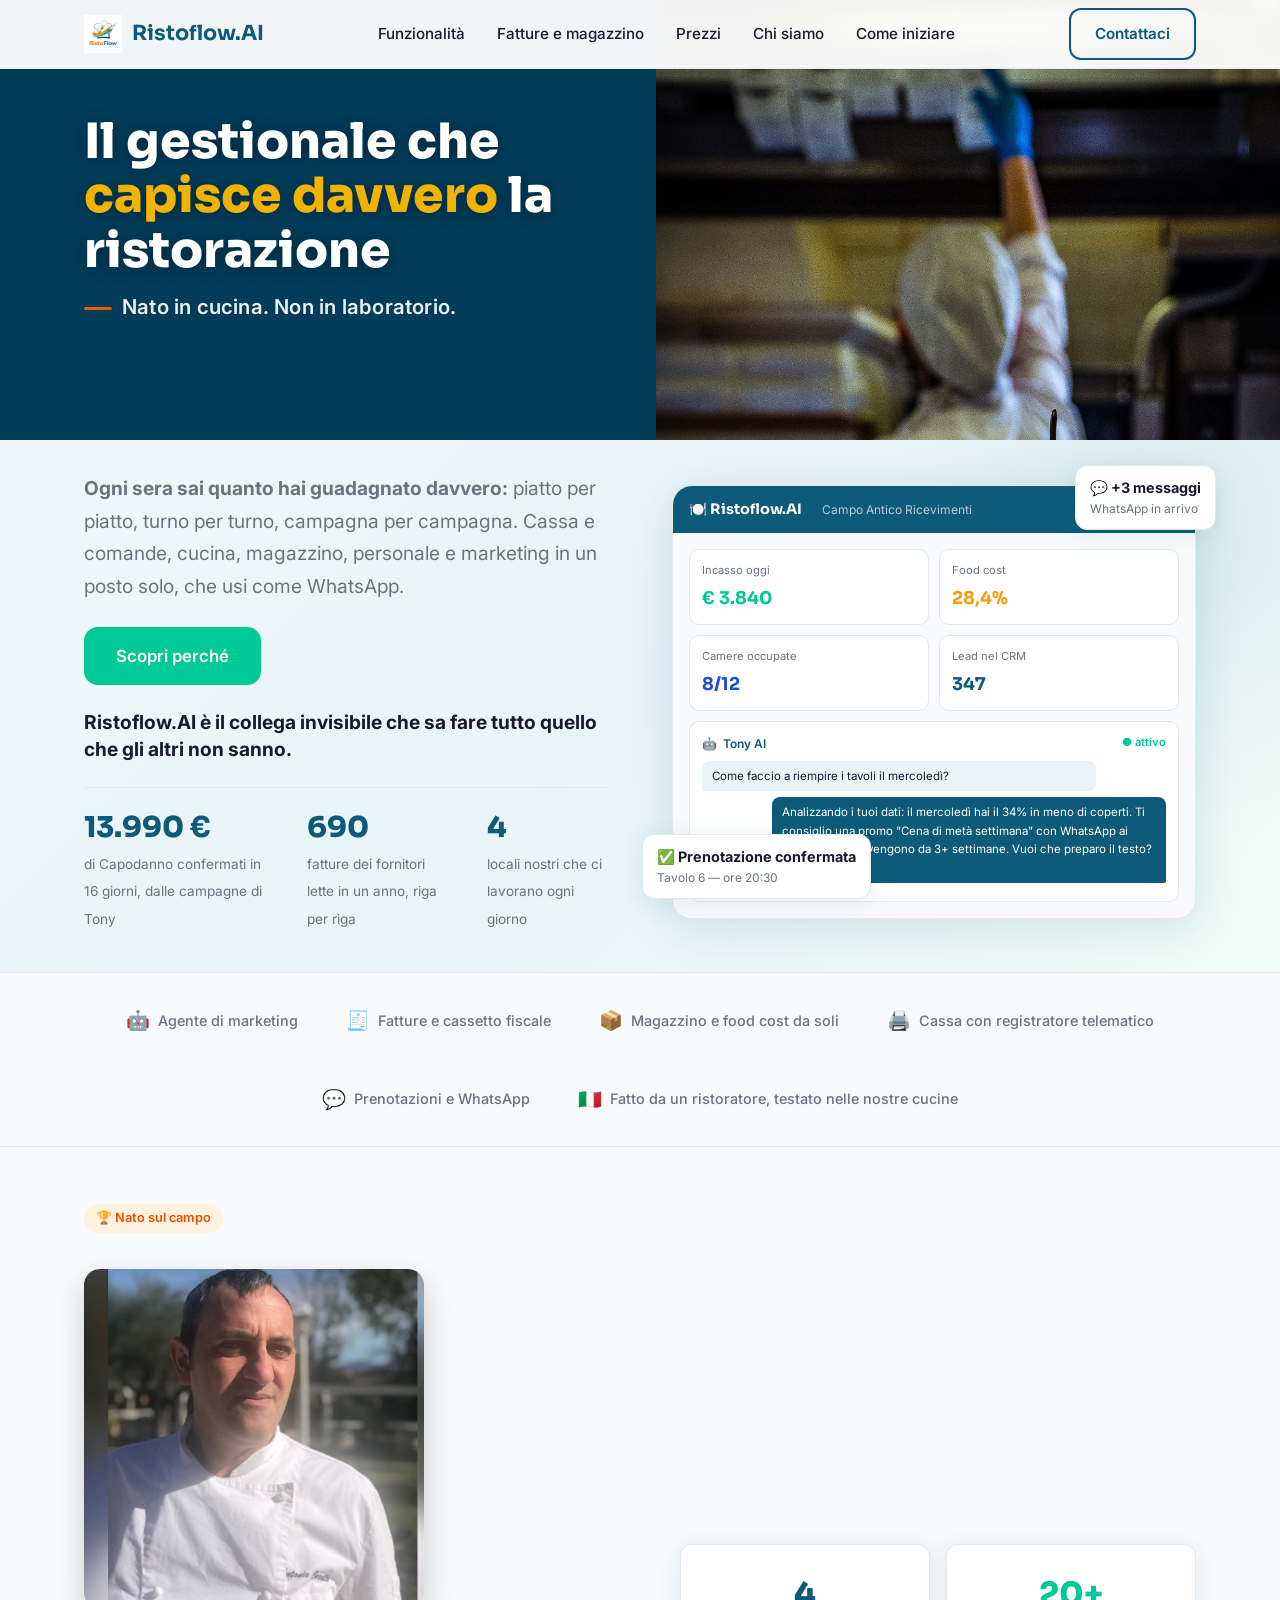
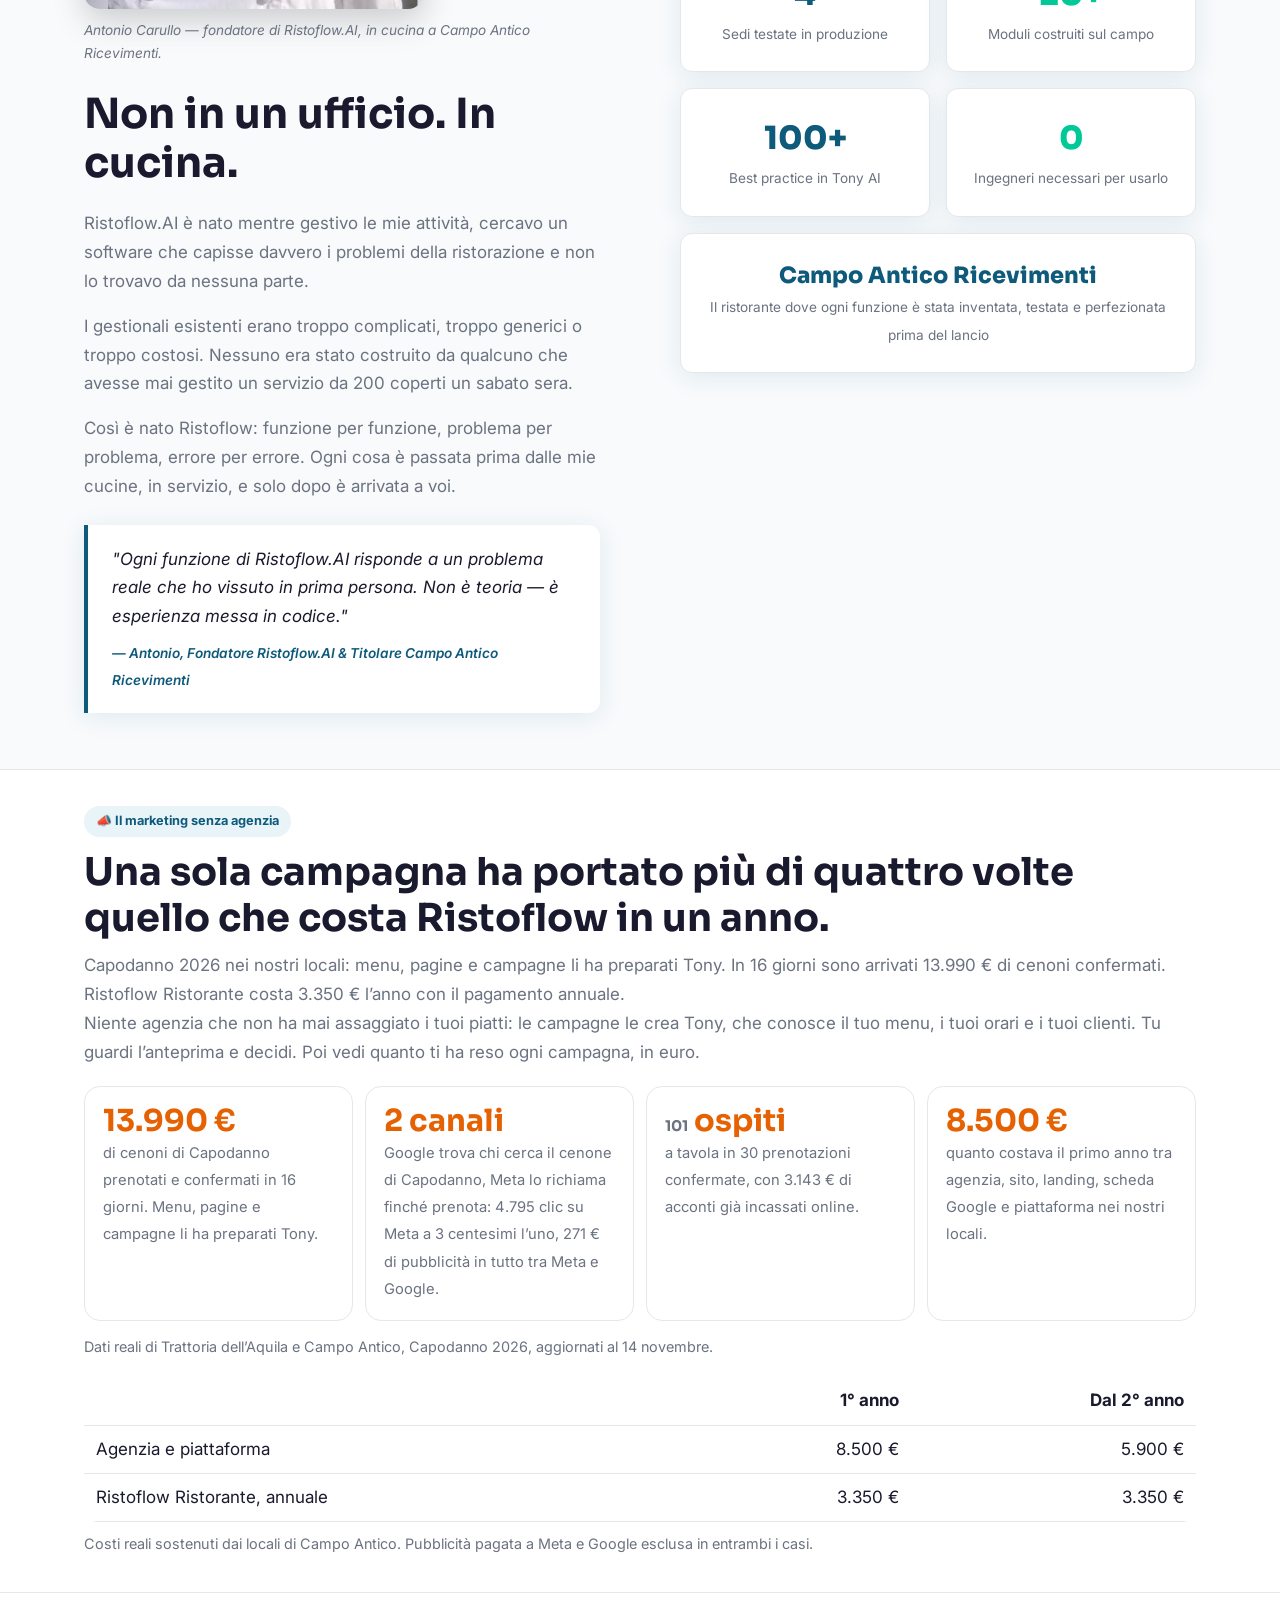
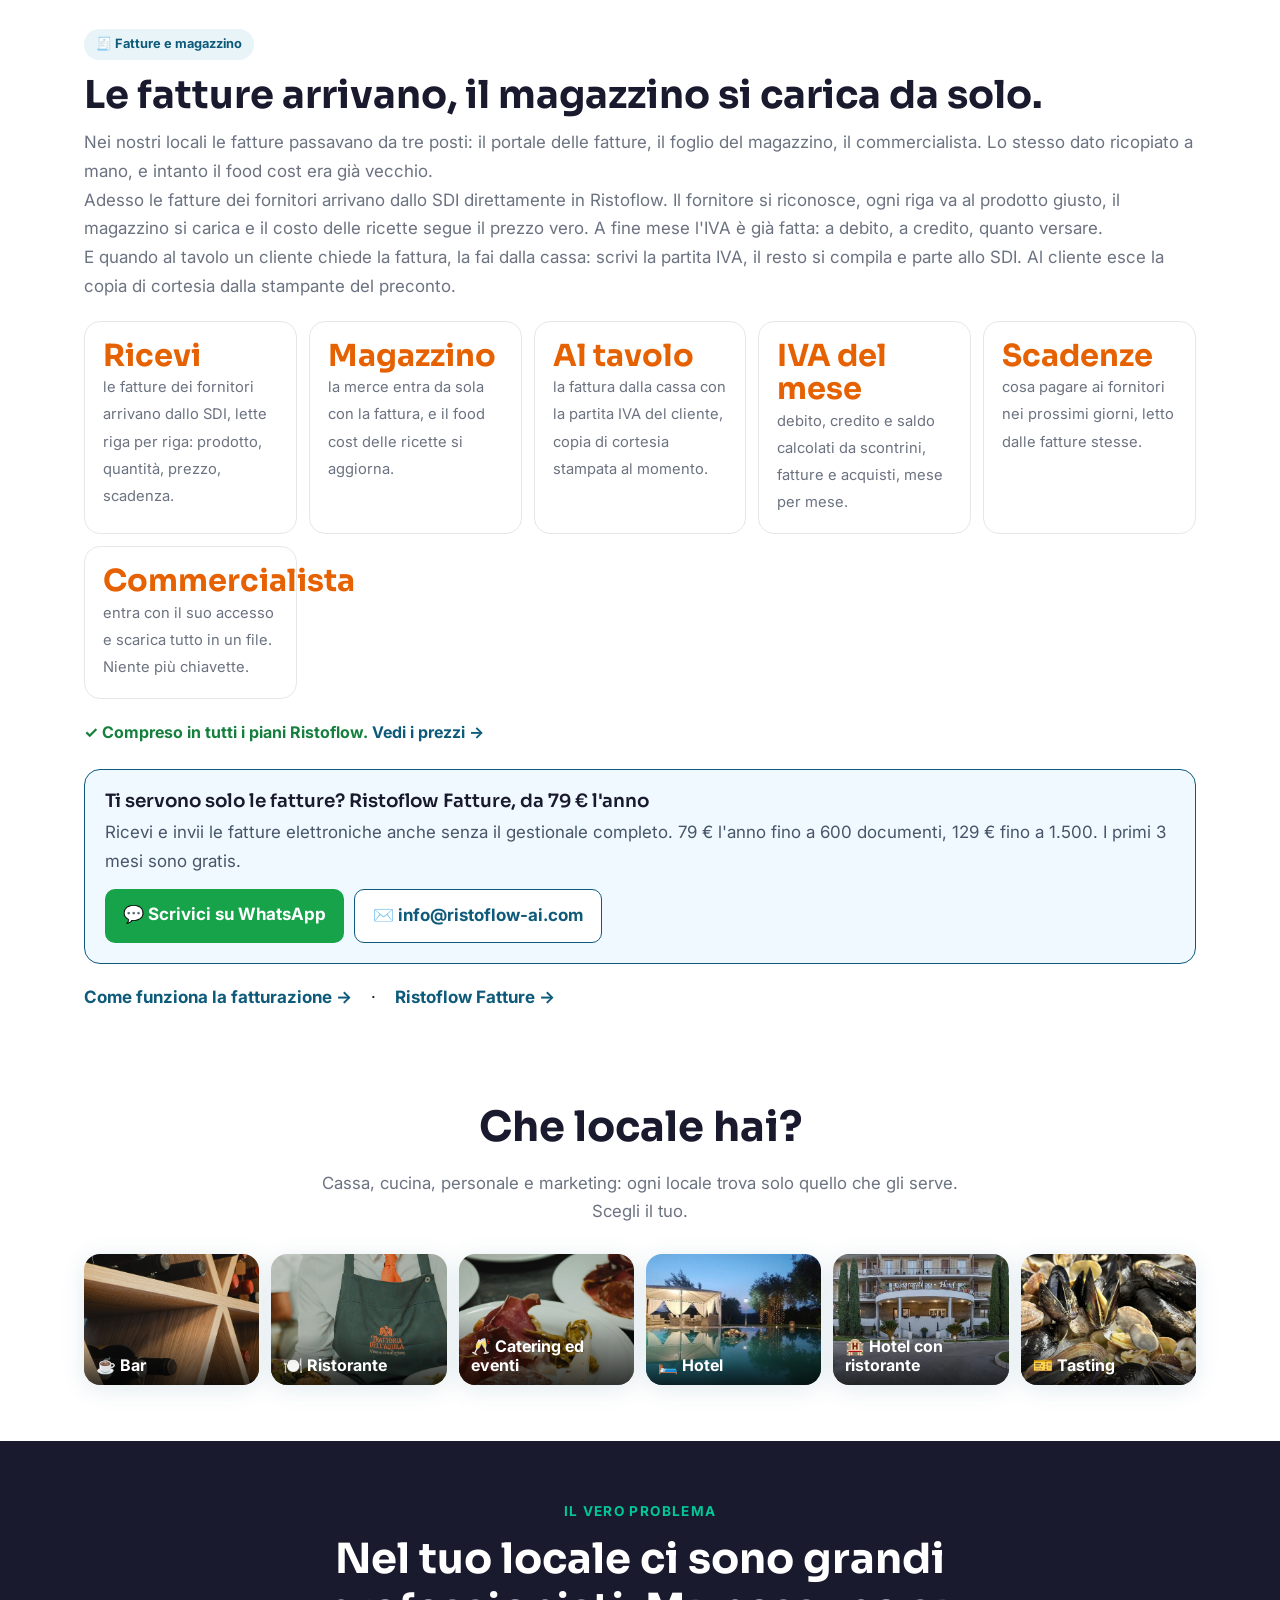
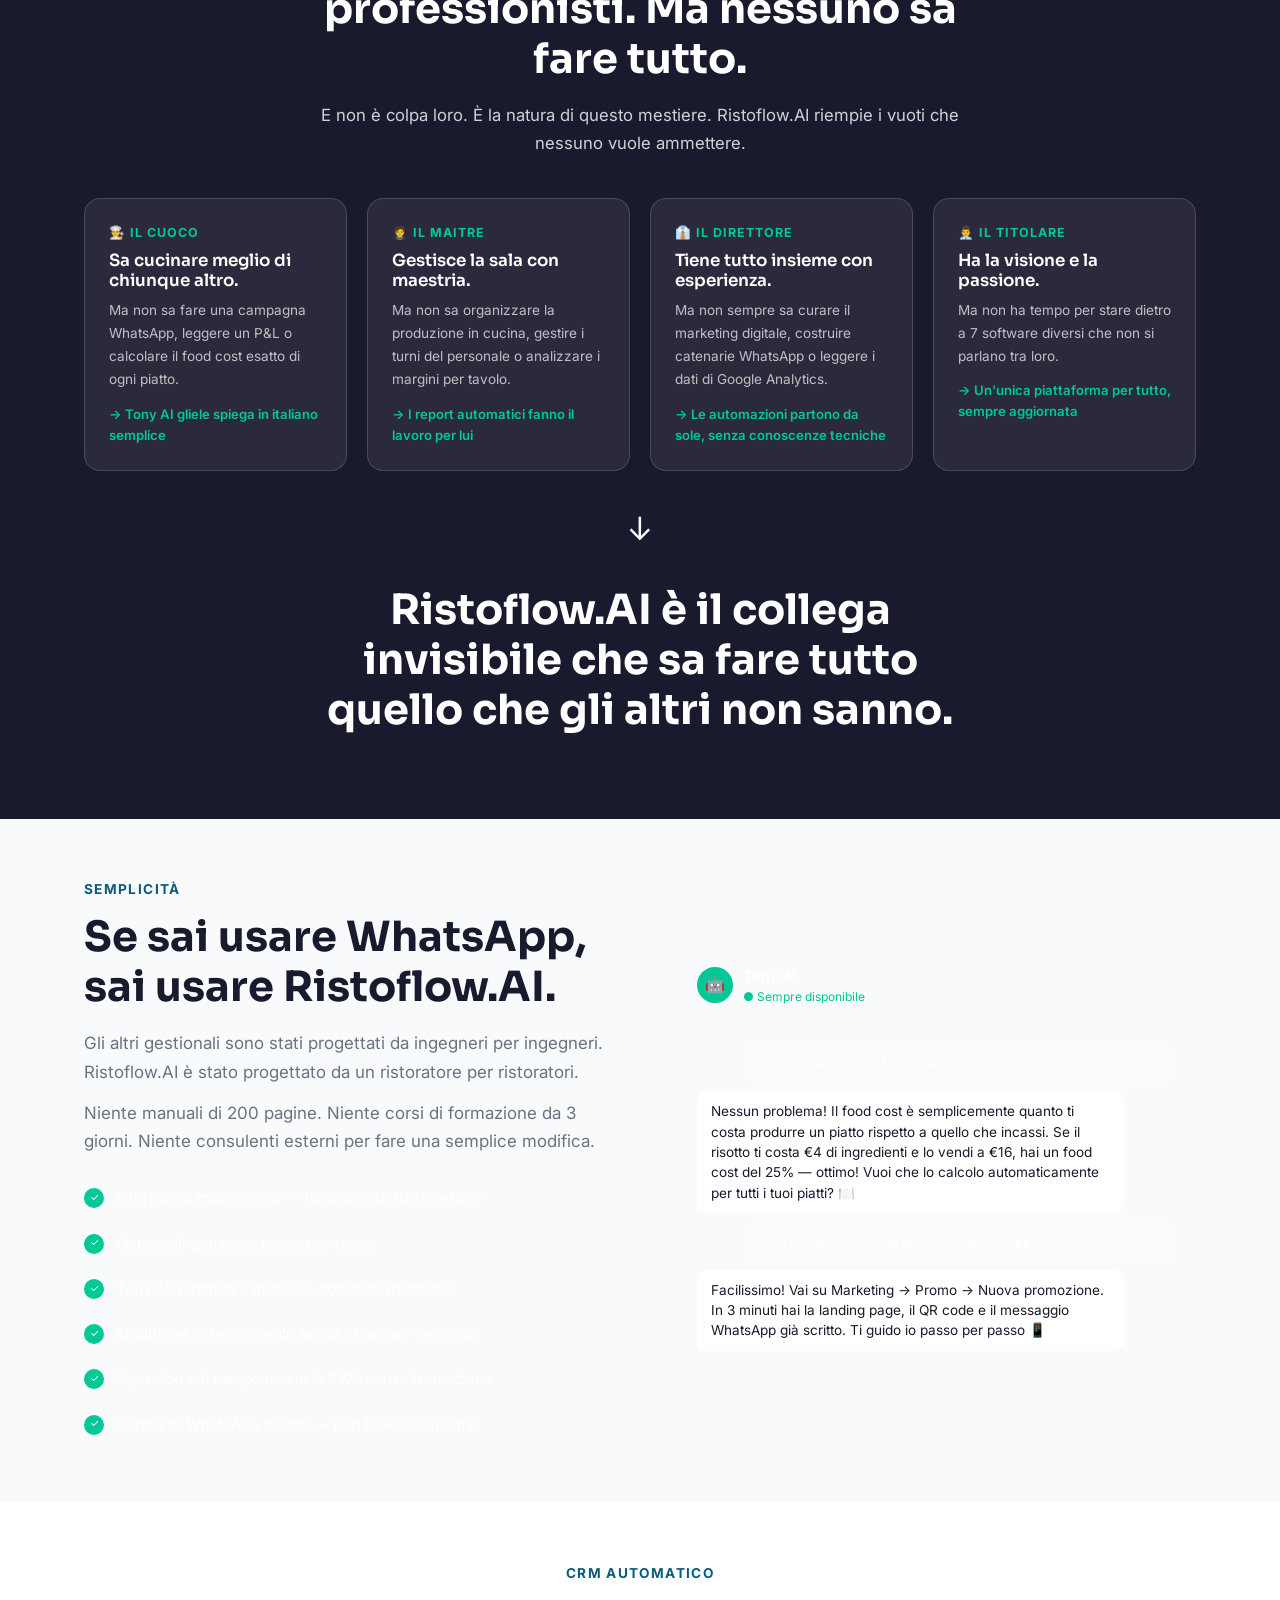
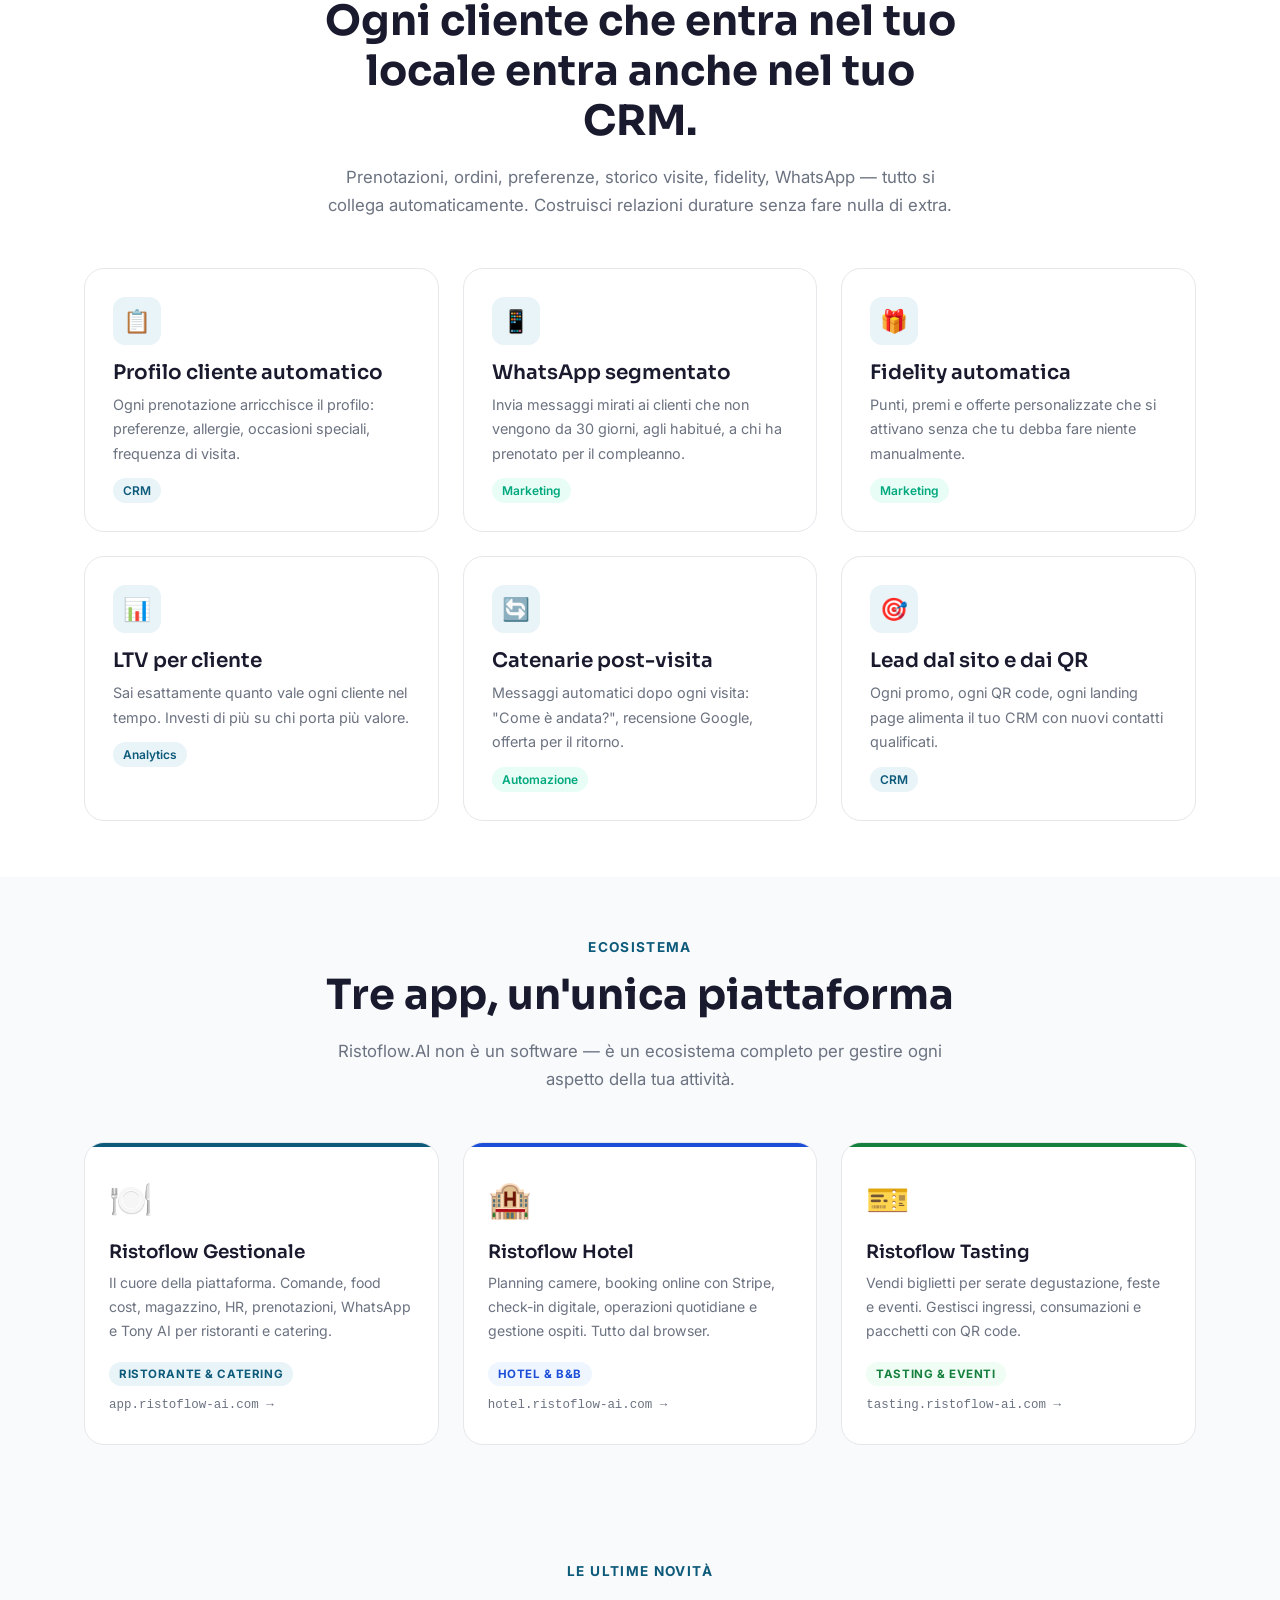
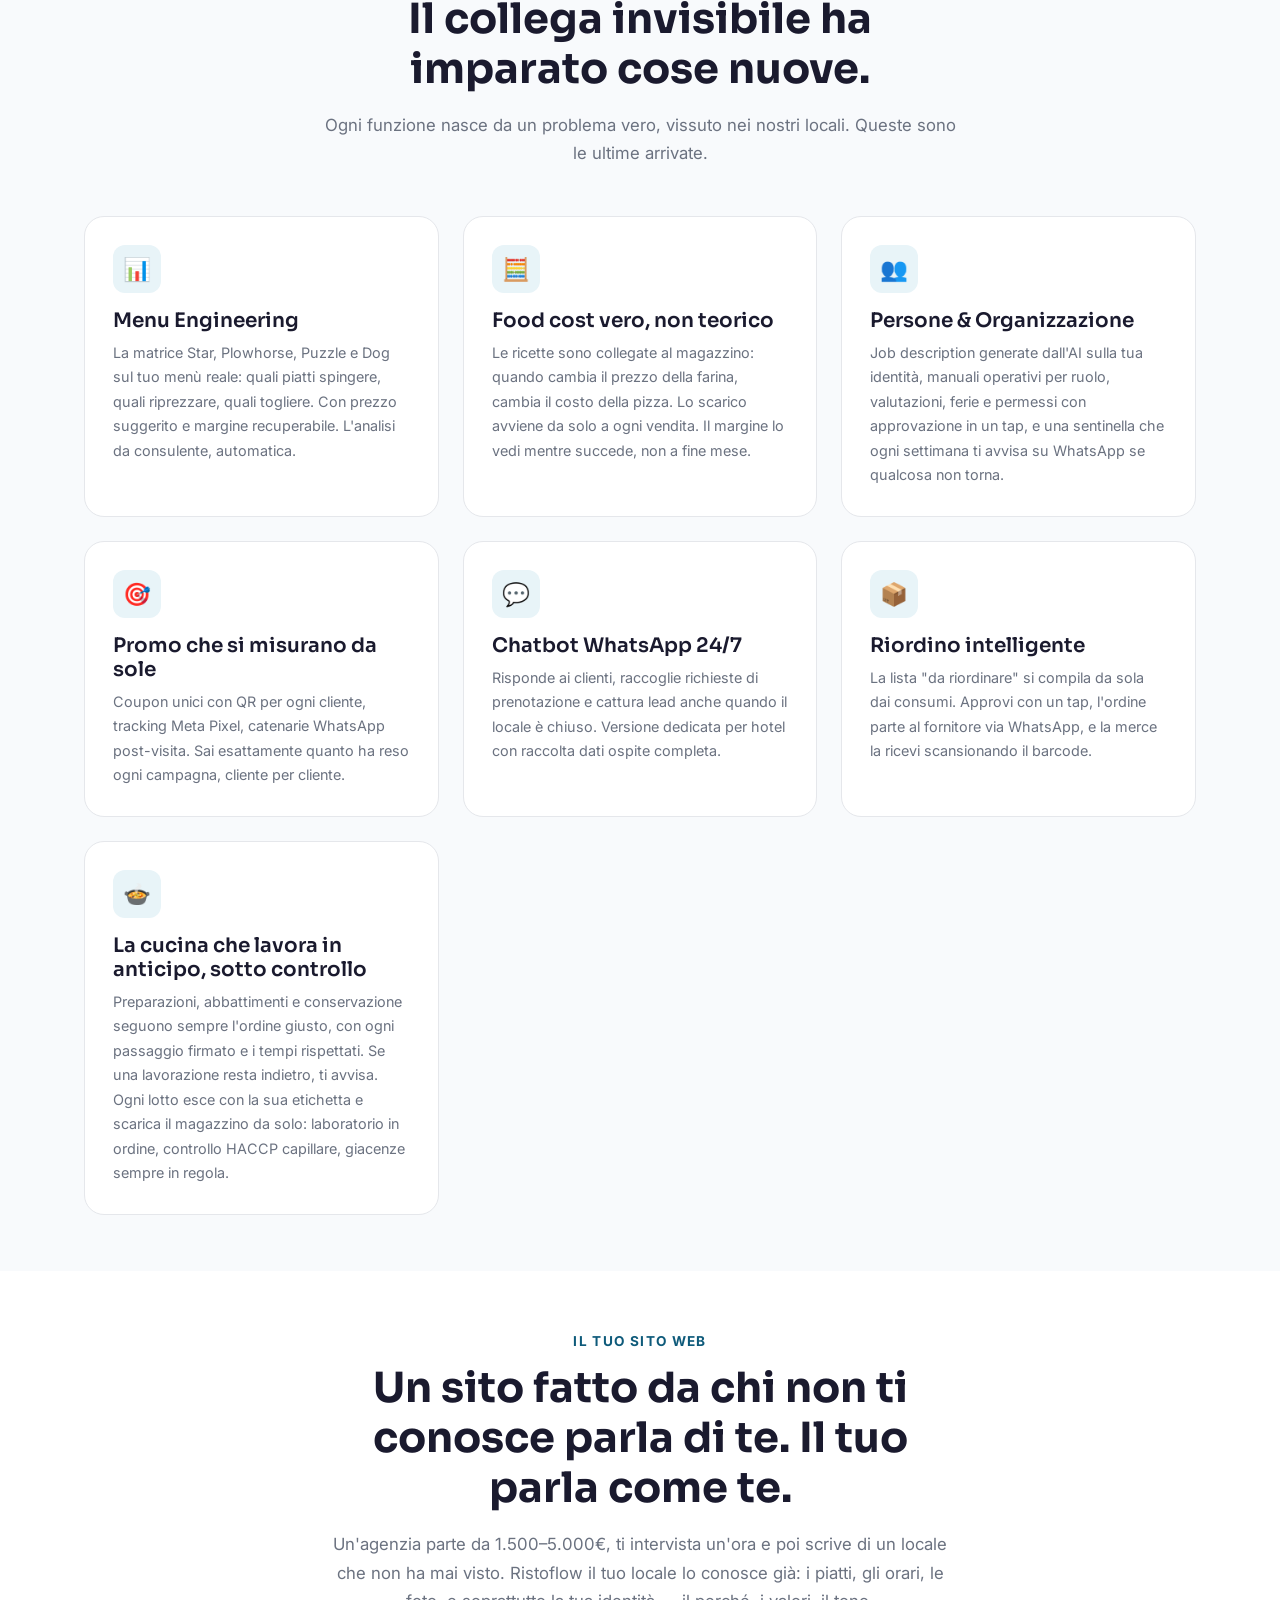
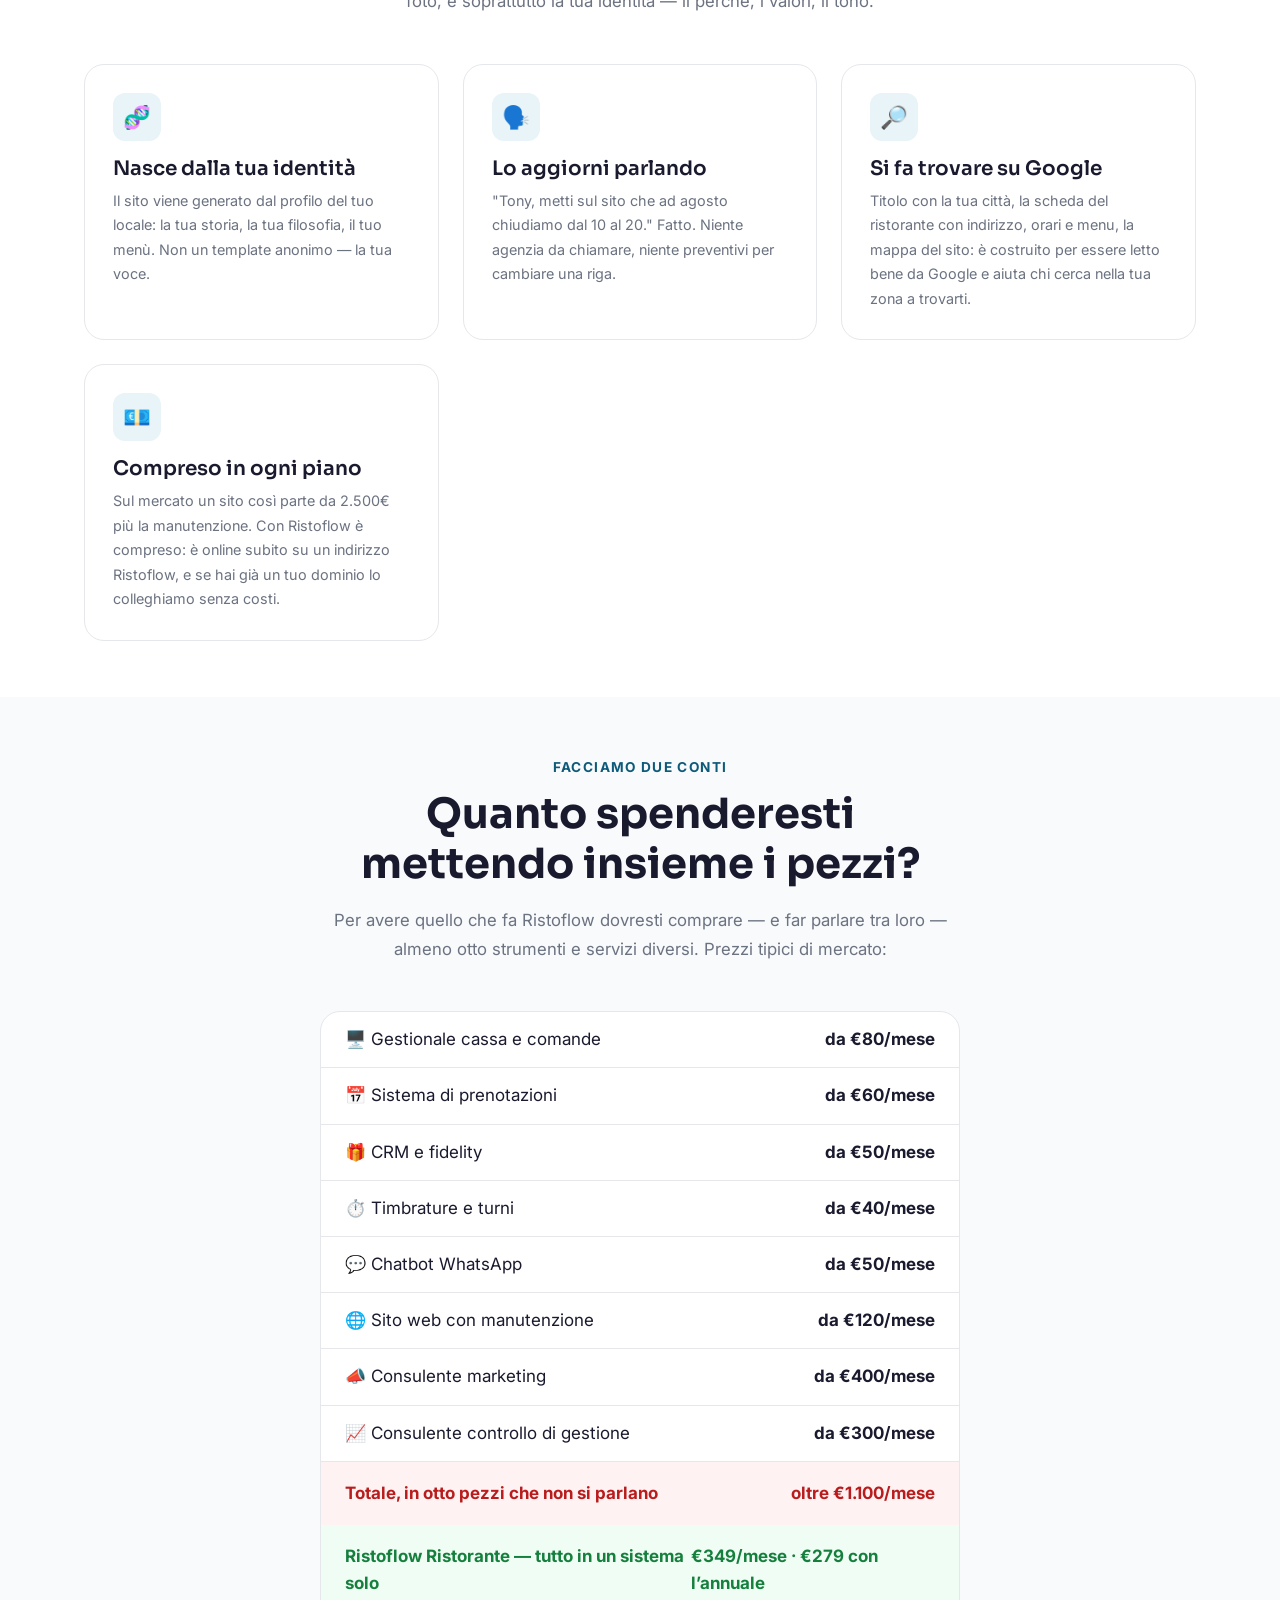
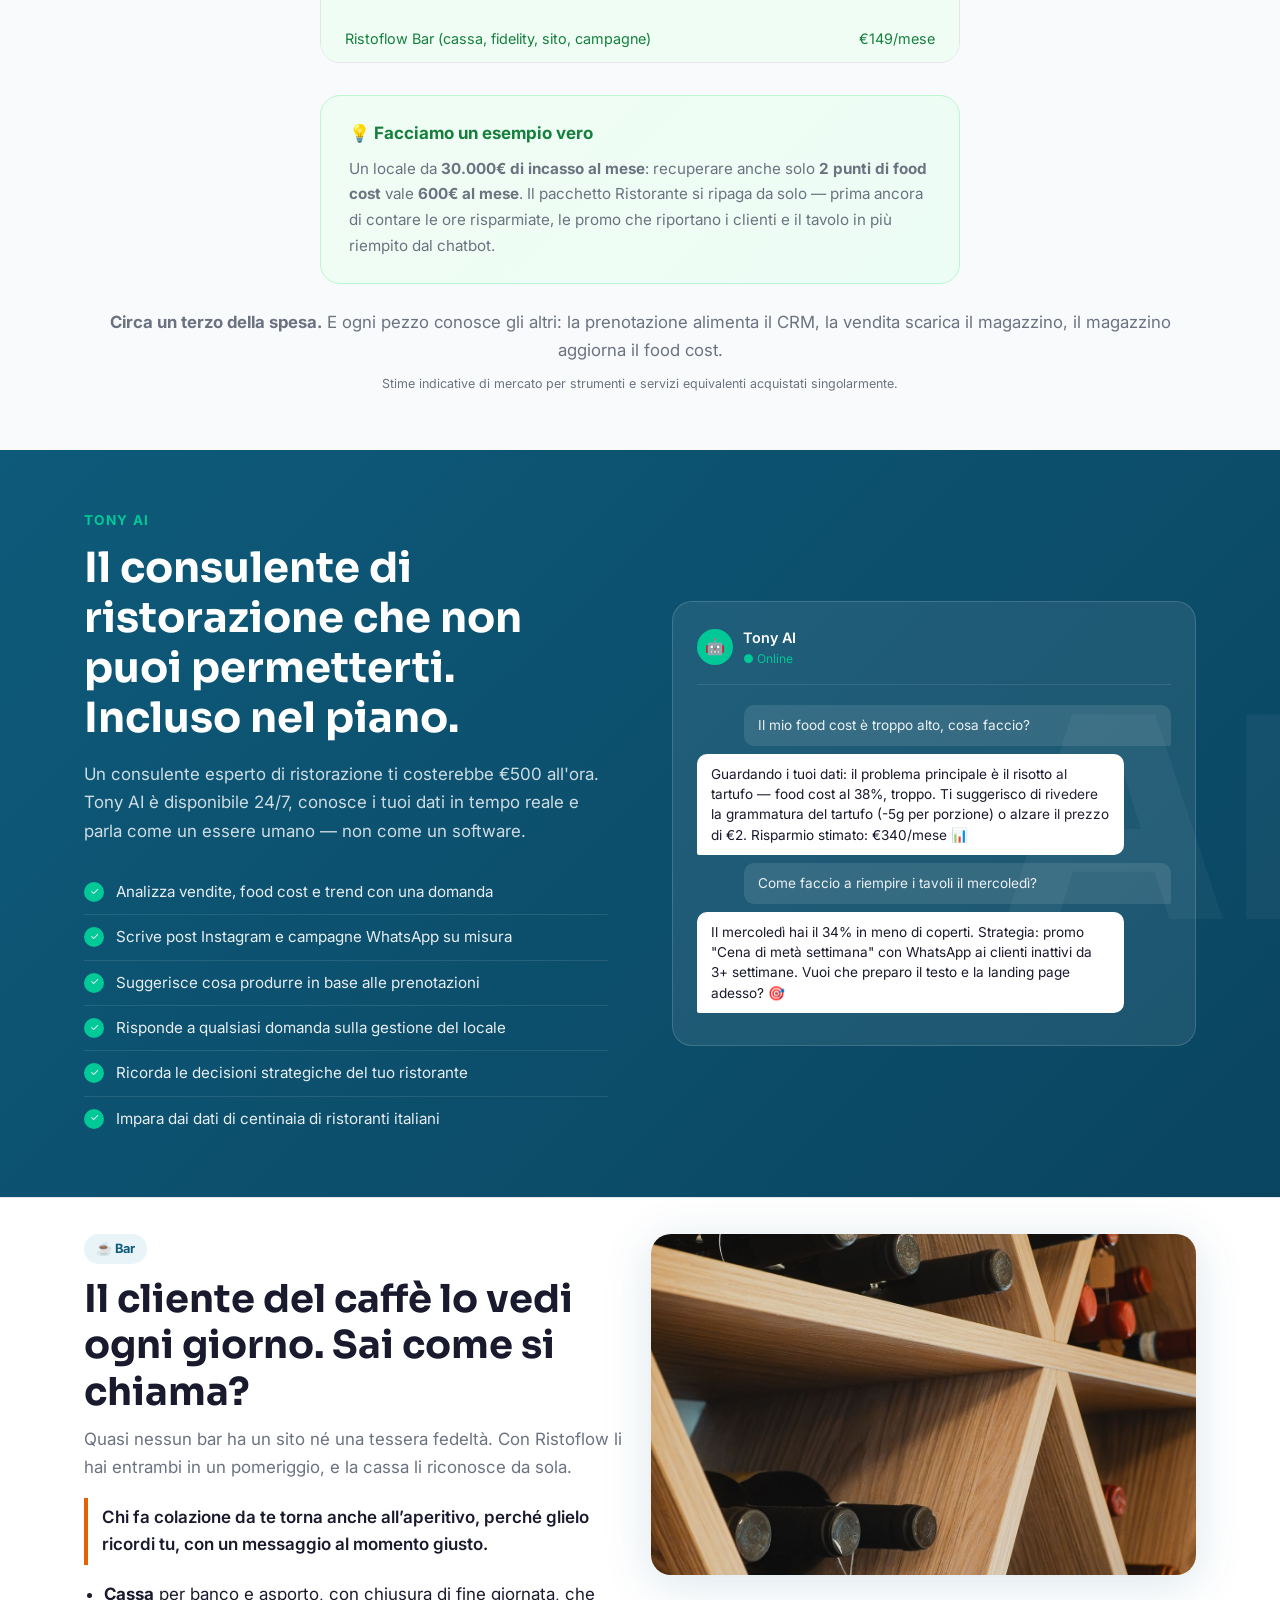
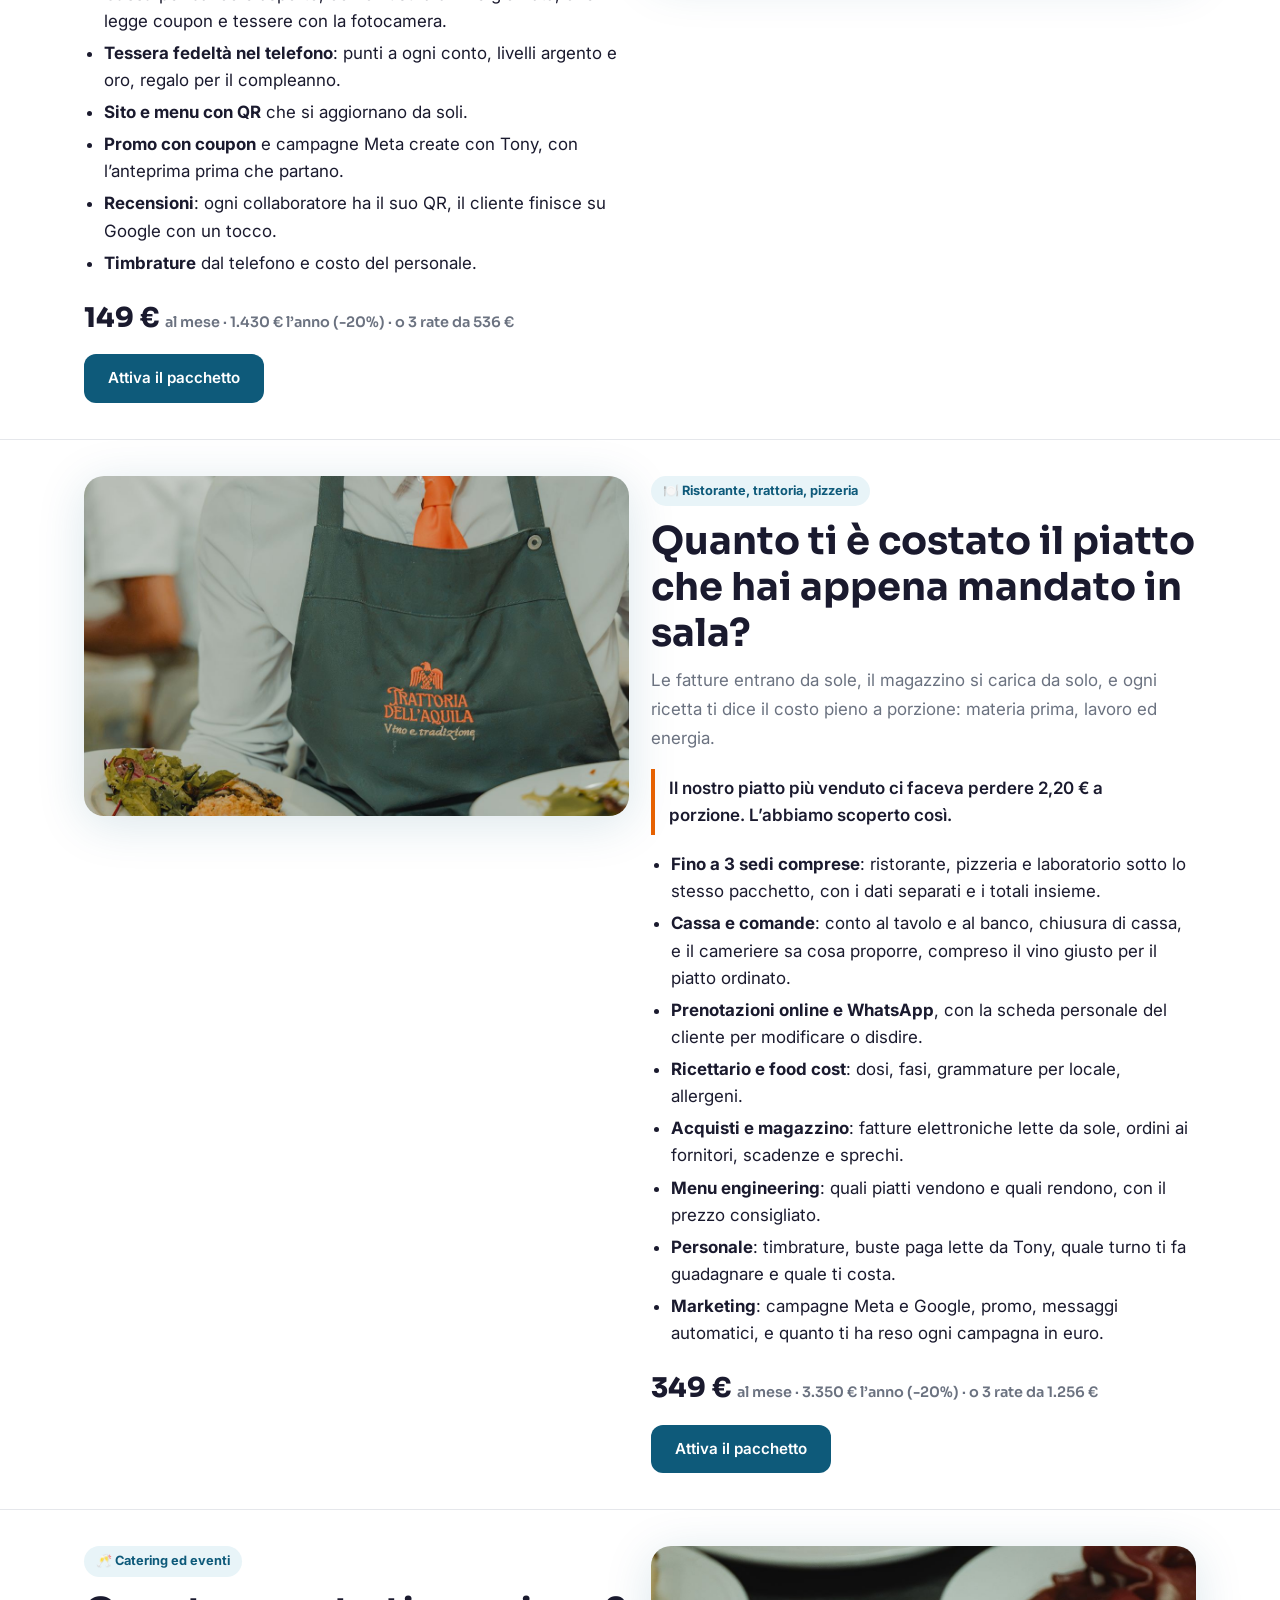
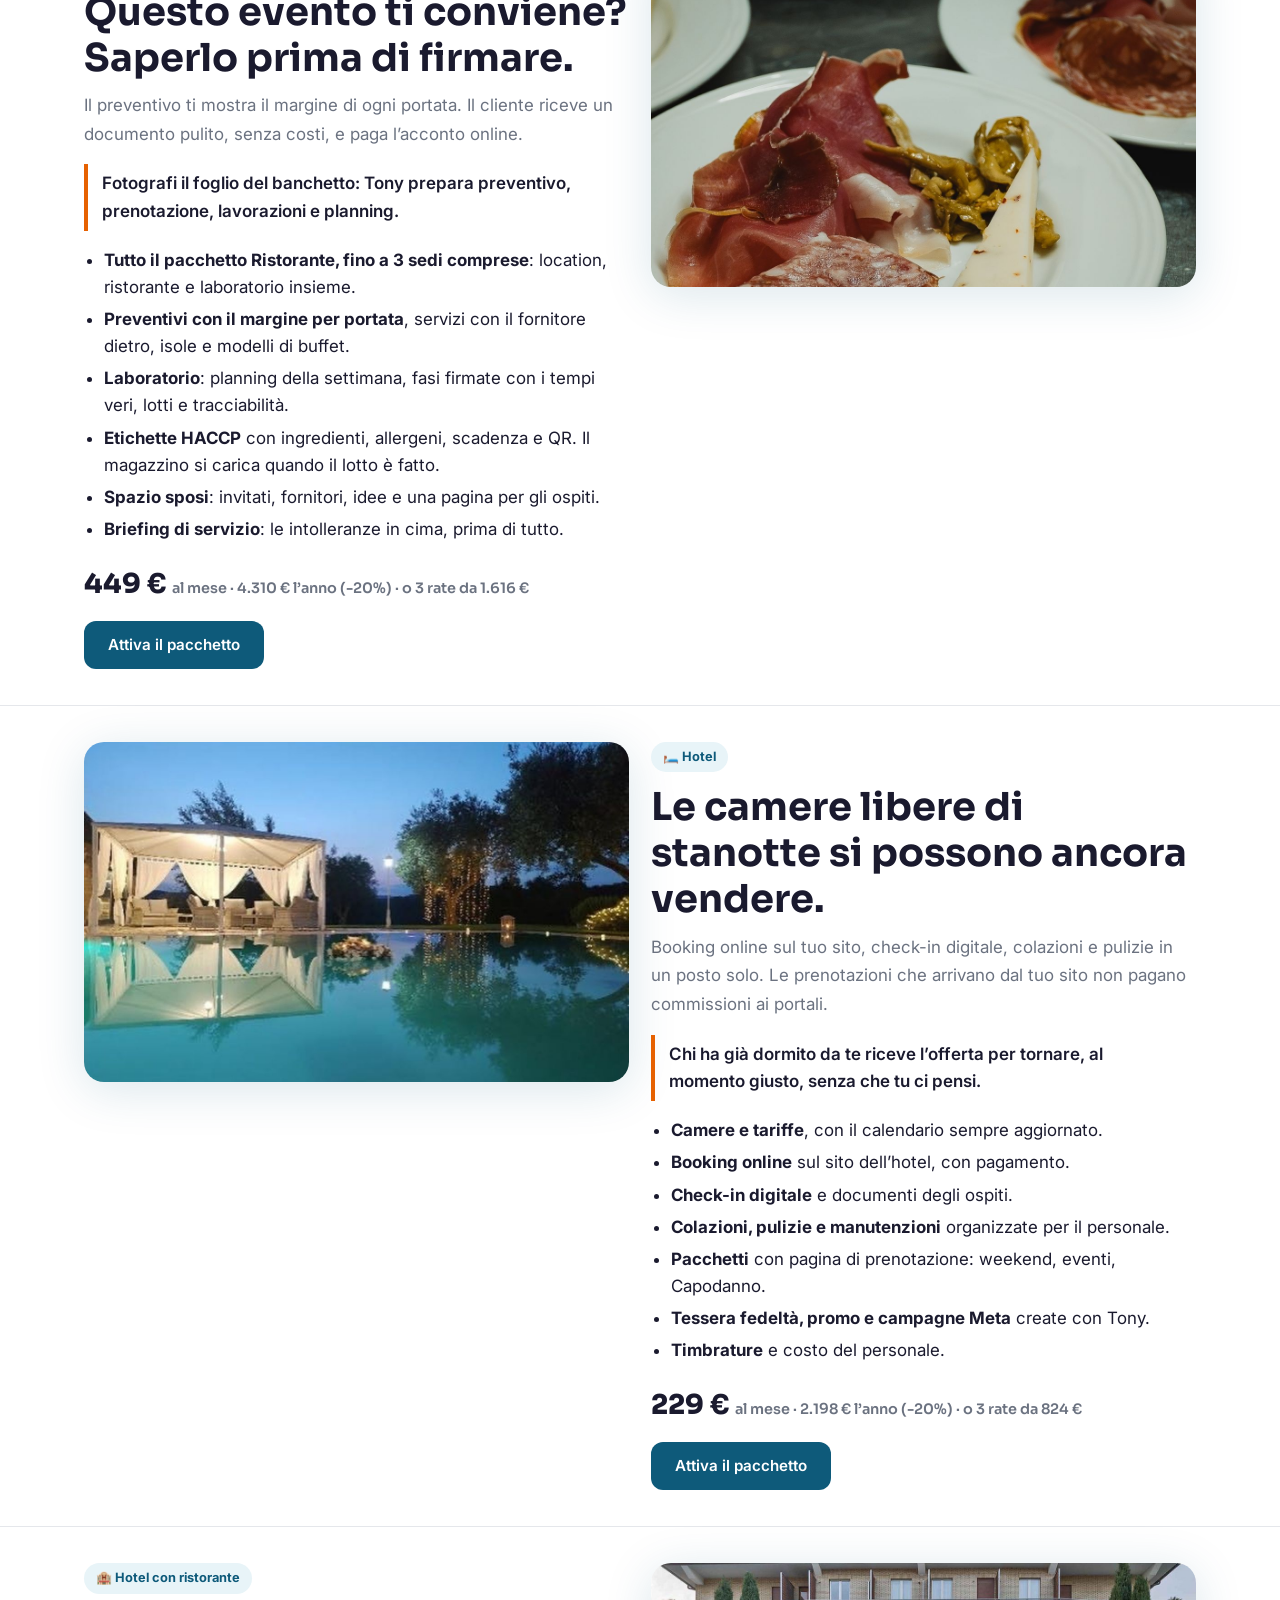
==== commit 0bcaf09c: "Ristorante e Catering: fino a 3 sedi comprese Co-Authored-By: Claude Opus 5.5 <noreply@anthropic.com" ====
--- a/index.html
+++ b/index.html
@@ -758,7 +758,7 @@
         <h2>Quanto ti è costato il piatto che hai appena mandato in sala?</h2>
         <p>Le fatture entrano da sole, il magazzino si carica da solo, e ogni ricetta ti dice il costo pieno a porzione: materia prima, lavoro ed energia.</p>
         <div class="tl-des">Il nostro piatto più venduto ci faceva perdere 2,20 € a porzione. L’abbiamo scoperto così.</div>
-        <ul class="tl-lista"><li><b>Cassa e comande</b>: conto al tavolo e al banco, chiusura di cassa, e il cameriere sa cosa proporre, compreso il vino giusto per il piatto ordinato.</li><li><b>Prenotazioni online e WhatsApp</b>, con la scheda personale del cliente per modificare o disdire.</li><li><b>Ricettario e food cost</b>: dosi, fasi, grammature per locale, allergeni.</li><li><b>Acquisti e magazzino</b>: fatture elettroniche lette da sole, ordini ai fornitori, scadenze e sprechi.</li><li><b>Menu engineering</b>: quali piatti vendono e quali rendono, con il prezzo consigliato.</li><li><b>Personale</b>: timbrature, buste paga lette da Tony, quale turno ti fa guadagnare e quale ti costa.</li><li><b>Marketing</b>: campagne Meta e Google, promo, messaggi automatici, e quanto ti ha reso ogni campagna in euro.</li></ul>
+        <ul class="tl-lista"><li><b>Fino a 3 sedi comprese</b>: ristorante, pizzeria e laboratorio sotto lo stesso pacchetto, con i dati separati e i totali insieme.</li><li><b>Cassa e comande</b>: conto al tavolo e al banco, chiusura di cassa, e il cameriere sa cosa proporre, compreso il vino giusto per il piatto ordinato.</li><li><b>Prenotazioni online e WhatsApp</b>, con la scheda personale del cliente per modificare o disdire.</li><li><b>Ricettario e food cost</b>: dosi, fasi, grammature per locale, allergeni.</li><li><b>Acquisti e magazzino</b>: fatture elettroniche lette da sole, ordini ai fornitori, scadenze e sprechi.</li><li><b>Menu engineering</b>: quali piatti vendono e quali rendono, con il prezzo consigliato.</li><li><b>Personale</b>: timbrature, buste paga lette da Tony, quale turno ti fa guadagnare e quale ti costa.</li><li><b>Marketing</b>: campagne Meta e Google, promo, messaggi automatici, e quanto ti ha reso ogni campagna in euro.</li></ul>
         <div class="tl-azione"><div class="tl-prezzo">349 € <small>al mese · 3.350 € l’anno (-20%) · o 3 rate da 1.256 €</small></div><a class="btn btn-primary" href="https://wa.me/393349487644?text=Ciao!%20Vorrei%20attivare%20Ristoflow%20per%20il%20mio%20ristorante" target="_blank" rel="noopener">Attiva il pacchetto</a></div>
       </div>
     </div>
@@ -774,7 +774,7 @@
         <h2>Questo evento ti conviene? Saperlo prima di firmare.</h2>
         <p>Il preventivo ti mostra il margine di ogni portata. Il cliente riceve un documento pulito, senza costi, e paga l’acconto online.</p>
         <div class="tl-des">Fotografi il foglio del banchetto: Tony prepara preventivo, prenotazione, lavorazioni e planning.</div>
-        <ul class="tl-lista"><li><b>Tutto il pacchetto Ristorante.</b></li><li><b>Preventivi con il margine per portata</b>, servizi con il fornitore dietro, isole e modelli di buffet.</li><li><b>Laboratorio</b>: planning della settimana, fasi firmate con i tempi veri, lotti e tracciabilità.</li><li><b>Etichette HACCP</b> con ingredienti, allergeni, scadenza e QR. Il magazzino si carica quando il lotto è fatto.</li><li><b>Spazio sposi</b>: invitati, fornitori, idee e una pagina per gli ospiti.</li><li><b>Briefing di servizio</b>: le intolleranze in cima, prima di tutto.</li></ul>
+        <ul class="tl-lista"><li><b>Tutto il pacchetto Ristorante, fino a 3 sedi comprese</b>: location, ristorante e laboratorio insieme.</li><li><b>Preventivi con il margine per portata</b>, servizi con il fornitore dietro, isole e modelli di buffet.</li><li><b>Laboratorio</b>: planning della settimana, fasi firmate con i tempi veri, lotti e tracciabilità.</li><li><b>Etichette HACCP</b> con ingredienti, allergeni, scadenza e QR. Il magazzino si carica quando il lotto è fatto.</li><li><b>Spazio sposi</b>: invitati, fornitori, idee e una pagina per gli ospiti.</li><li><b>Briefing di servizio</b>: le intolleranze in cima, prima di tutto.</li></ul>
         <div class="tl-azione"><div class="tl-prezzo">449 € <small>al mese · 4.310 € l’anno (-20%) · o 3 rate da 1.616 €</small></div><a class="btn btn-primary" href="https://wa.me/393349487644?text=Ciao!%20Vorrei%20attivare%20Ristoflow%20per%20catering%20ed%20eventi" target="_blank" rel="noopener">Attiva il pacchetto</a></div>
       </div>
     </div>
@@ -848,7 +848,7 @@
       <a href="https://wa.me/393349487644?text=Ciao!%20Voglio%20un%20posto%20Fondatore%20Ristoflow%202026" target="_blank" rel="noopener" class="btn btn-white" style="margin-top:20px;font-size:1.05rem;padding:13px 30px;">💬 Prendi il tuo posto →</a>
     </div>
 
-    <div class="tl-prezzi"><a class="tl-prezzo-card" href="#bar"><span class="tl-pc-nome">☕ Bar</span><span class="tl-pc-prezzo">149 €<small>/mese</small></span><span class="tl-pc-anno">1.430 € l’anno</span><span class="tl-pc-vai">Cosa c’è dentro →</span></a><a class="tl-prezzo-card" href="#ristorante"><span class="tl-pc-nome">🍽️ Ristorante</span><span class="tl-pc-prezzo">349 €<small>/mese</small></span><span class="tl-pc-anno">3.350 € l’anno</span><span class="tl-pc-vai">Cosa c’è dentro →</span></a><a class="tl-prezzo-card" href="#catering"><span class="tl-pc-nome">🥂 Catering ed eventi</span><span class="tl-pc-prezzo">449 €<small>/mese</small></span><span class="tl-pc-anno">4.310 € l’anno</span><span class="tl-pc-vai">Cosa c’è dentro →</span></a><a class="tl-prezzo-card" href="#solo-hotel"><span class="tl-pc-nome">🛏️ Hotel</span><span class="tl-pc-prezzo">229 €<small>/mese</small></span><span class="tl-pc-anno">2.198 € l’anno</span><span class="tl-pc-vai">Cosa c’è dentro →</span></a><a class="tl-prezzo-card" href="#hotel"><span class="tl-pc-nome">🏨 Hotel con ristorante</span><span class="tl-pc-prezzo">429 €<small>/mese</small></span><span class="tl-pc-anno">4.118 € l’anno</span><span class="tl-pc-vai">Cosa c’è dentro →</span></a><a class="tl-prezzo-card" href="#tasting"><span class="tl-pc-nome">🎫 Tasting</span><span class="tl-pc-prezzo">99 €<small>/mese</small></span><span class="tl-pc-anno">950 € l’anno</span><span class="tl-pc-vai">Cosa c’è dentro →</span></a></div><p style="text-align:center;margin-top:18px;color:#6b7280;font-size:1rem;">Tutti con il sito del locale e la formazione online compresi. Pagamento annuale unico: -20%. Annuale in 3 rate nei primi 3 mesi: -10%.</p><!-- prova gratis sospesa nei prezzi (11/11/2026) -->
+    <div class="tl-prezzi"><a class="tl-prezzo-card" href="#bar"><span class="tl-pc-nome">☕ Bar</span><span class="tl-pc-prezzo">149 €<small>/mese</small></span><span class="tl-pc-anno">1.430 € l’anno</span><span class="tl-pc-vai">Cosa c’è dentro →</span></a><a class="tl-prezzo-card" href="#ristorante"><span class="tl-pc-nome">🍽️ Ristorante</span><span class="tl-pc-prezzo">349 €<small>/mese</small></span><span class="tl-pc-anno">3.350 € l’anno · fino a 3 sedi</span><span class="tl-pc-vai">Cosa c’è dentro →</span></a><a class="tl-prezzo-card" href="#catering"><span class="tl-pc-nome">🥂 Catering ed eventi</span><span class="tl-pc-prezzo">449 €<small>/mese</small></span><span class="tl-pc-anno">4.310 € l’anno · fino a 3 sedi</span><span class="tl-pc-vai">Cosa c’è dentro →</span></a><a class="tl-prezzo-card" href="#solo-hotel"><span class="tl-pc-nome">🛏️ Hotel</span><span class="tl-pc-prezzo">229 €<small>/mese</small></span><span class="tl-pc-anno">2.198 € l’anno</span><span class="tl-pc-vai">Cosa c’è dentro →</span></a><a class="tl-prezzo-card" href="#hotel"><span class="tl-pc-nome">🏨 Hotel con ristorante</span><span class="tl-pc-prezzo">429 €<small>/mese</small></span><span class="tl-pc-anno">4.118 € l’anno</span><span class="tl-pc-vai">Cosa c’è dentro →</span></a><a class="tl-prezzo-card" href="#tasting"><span class="tl-pc-nome">🎫 Tasting</span><span class="tl-pc-prezzo">99 €<small>/mese</small></span><span class="tl-pc-anno">950 € l’anno</span><span class="tl-pc-vai">Cosa c’è dentro →</span></a></div><p style="text-align:center;margin-top:18px;color:#6b7280;font-size:1rem;">Tutti con il sito del locale e la formazione online compresi. Ristorante e Catering ed eventi comprendono fino a 3 sedi. Pagamento annuale unico: -20%. Annuale in 3 rate nei primi 3 mesi: -10%.</p><!-- prova gratis sospesa nei prezzi (11/11/2026) -->
   </div>
 </section>
 
